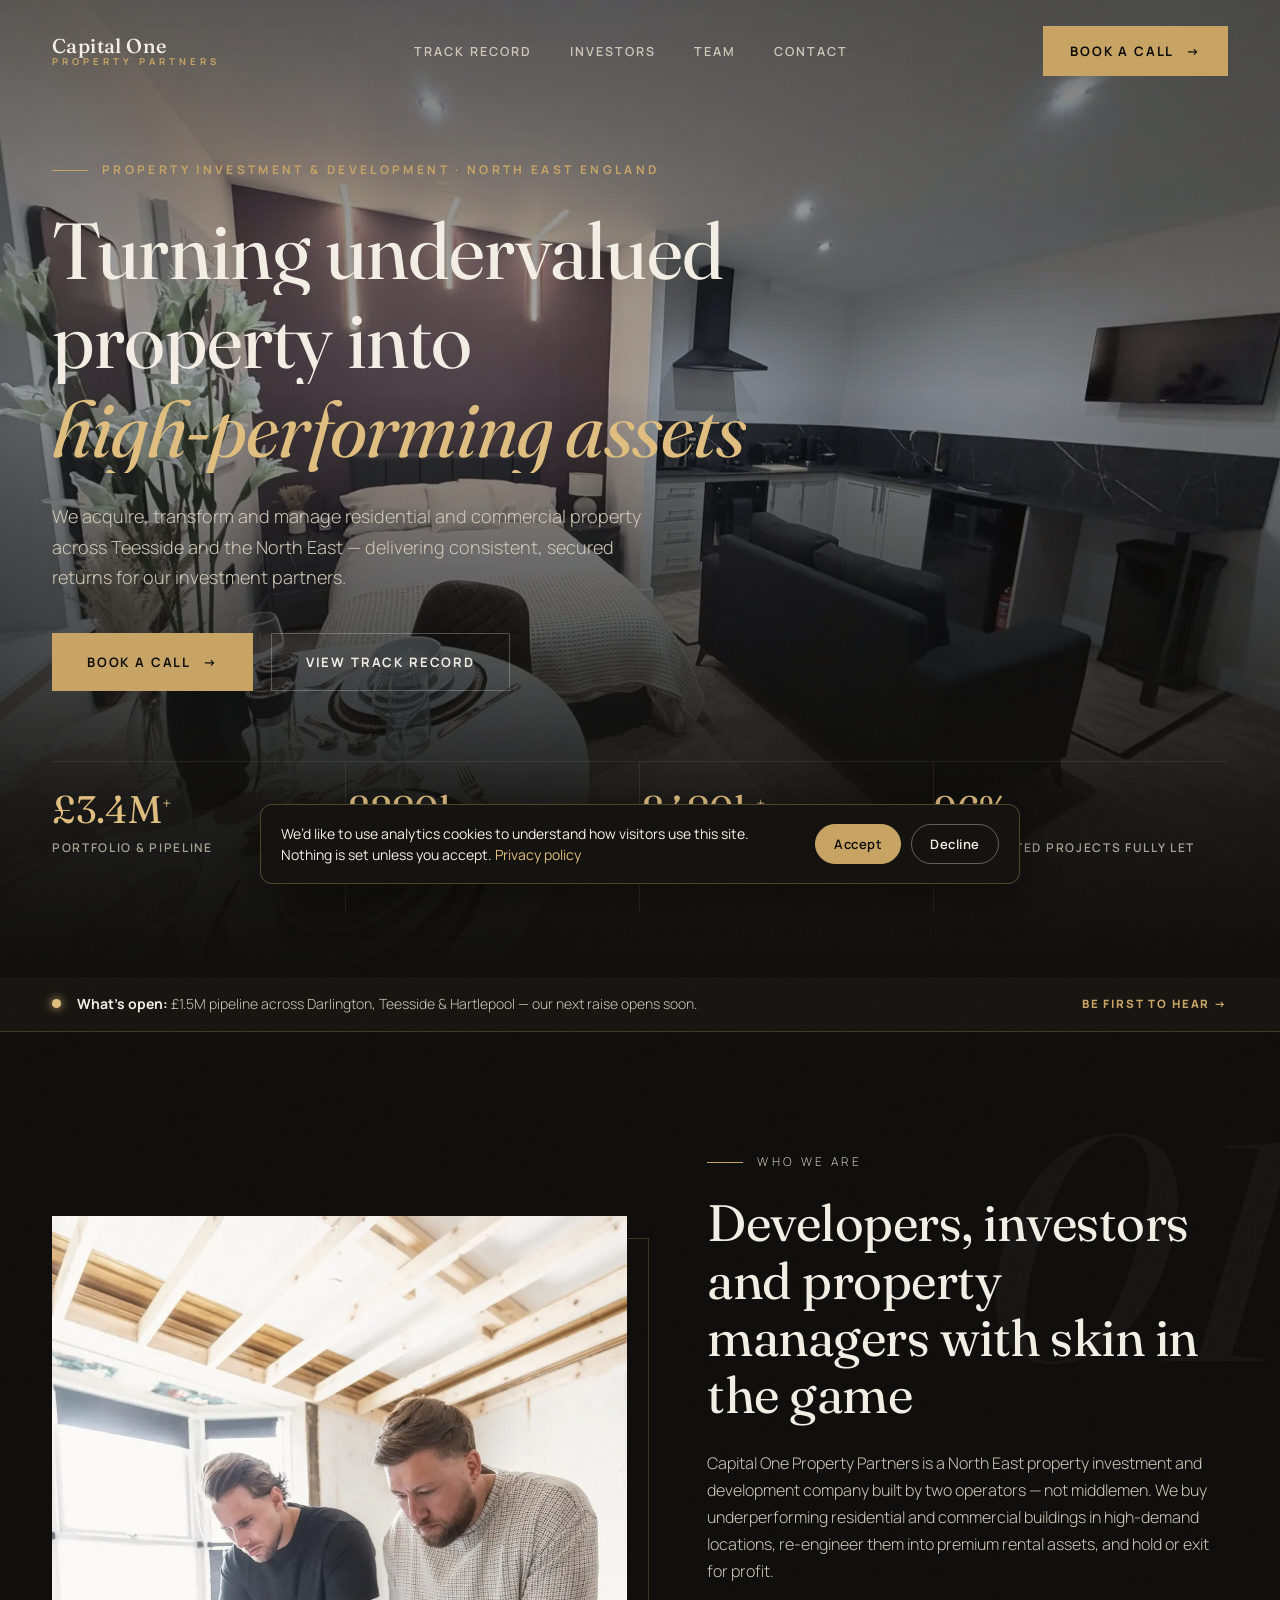
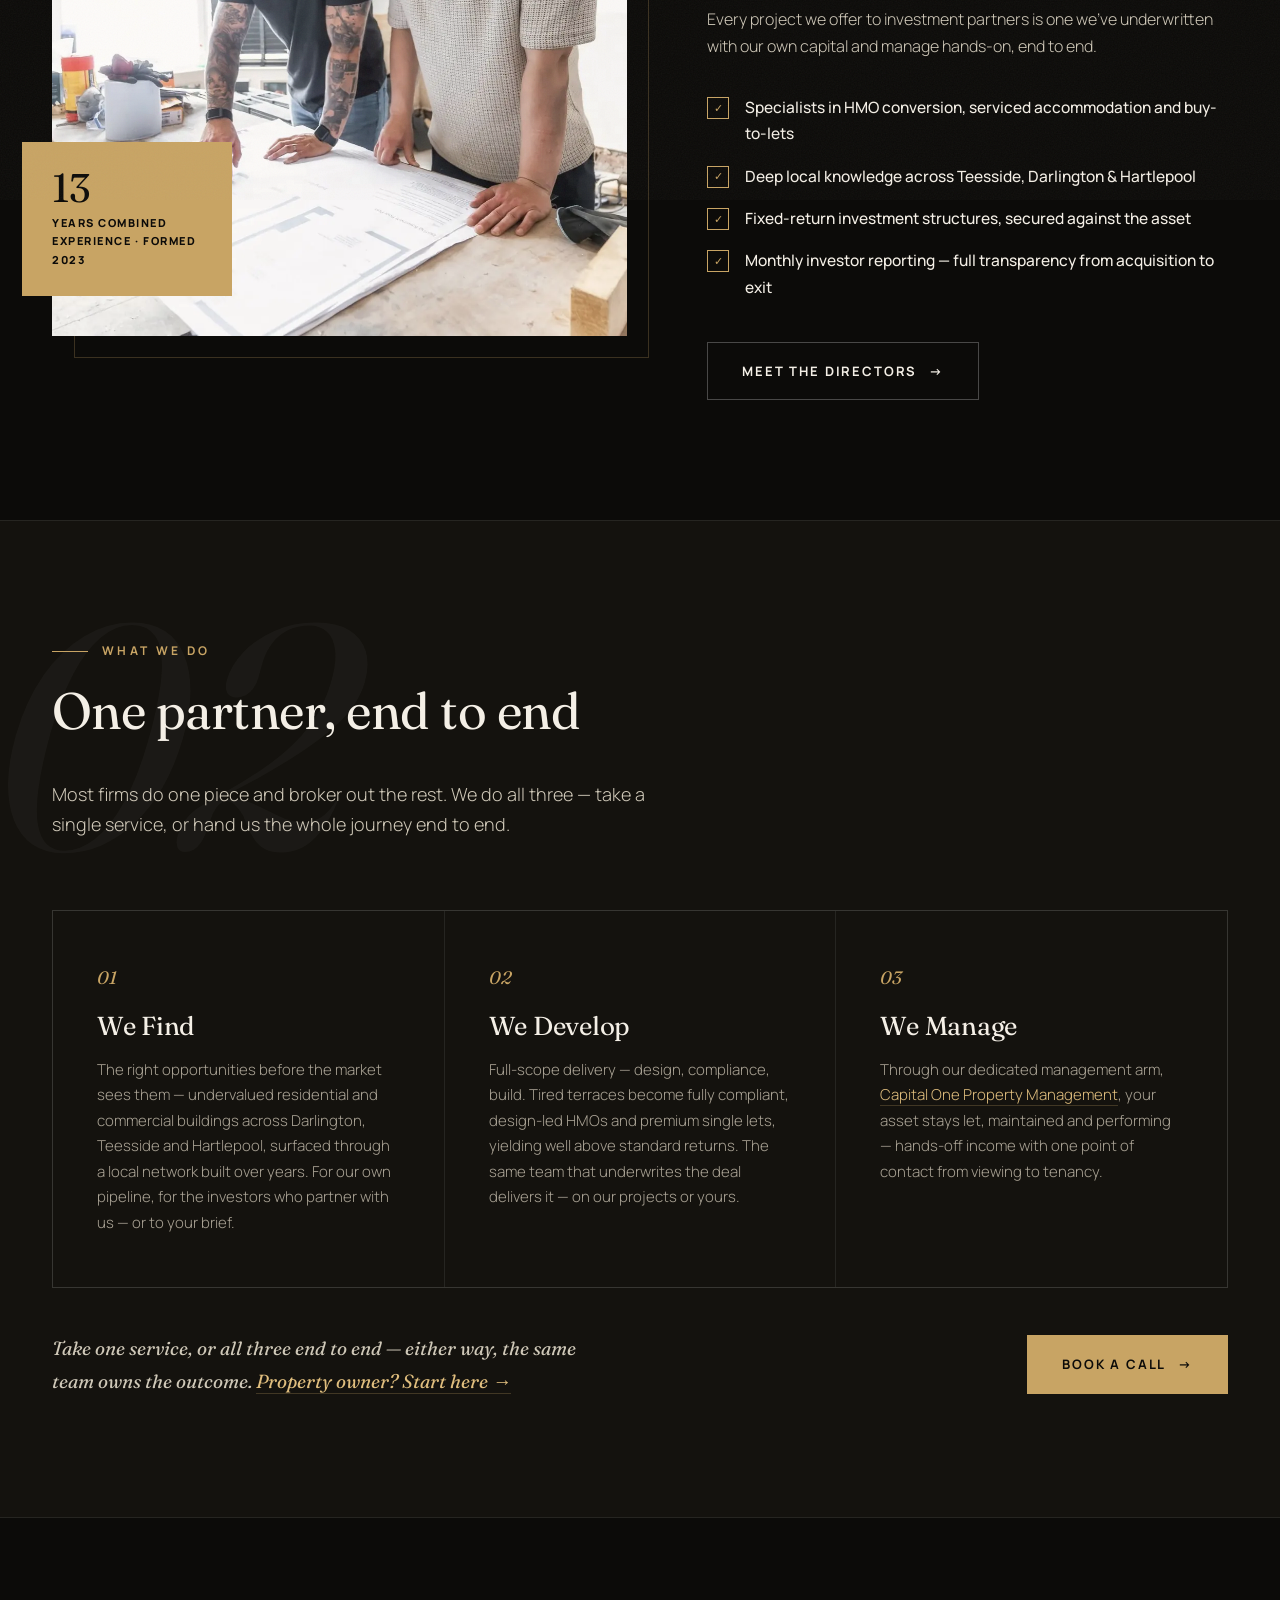
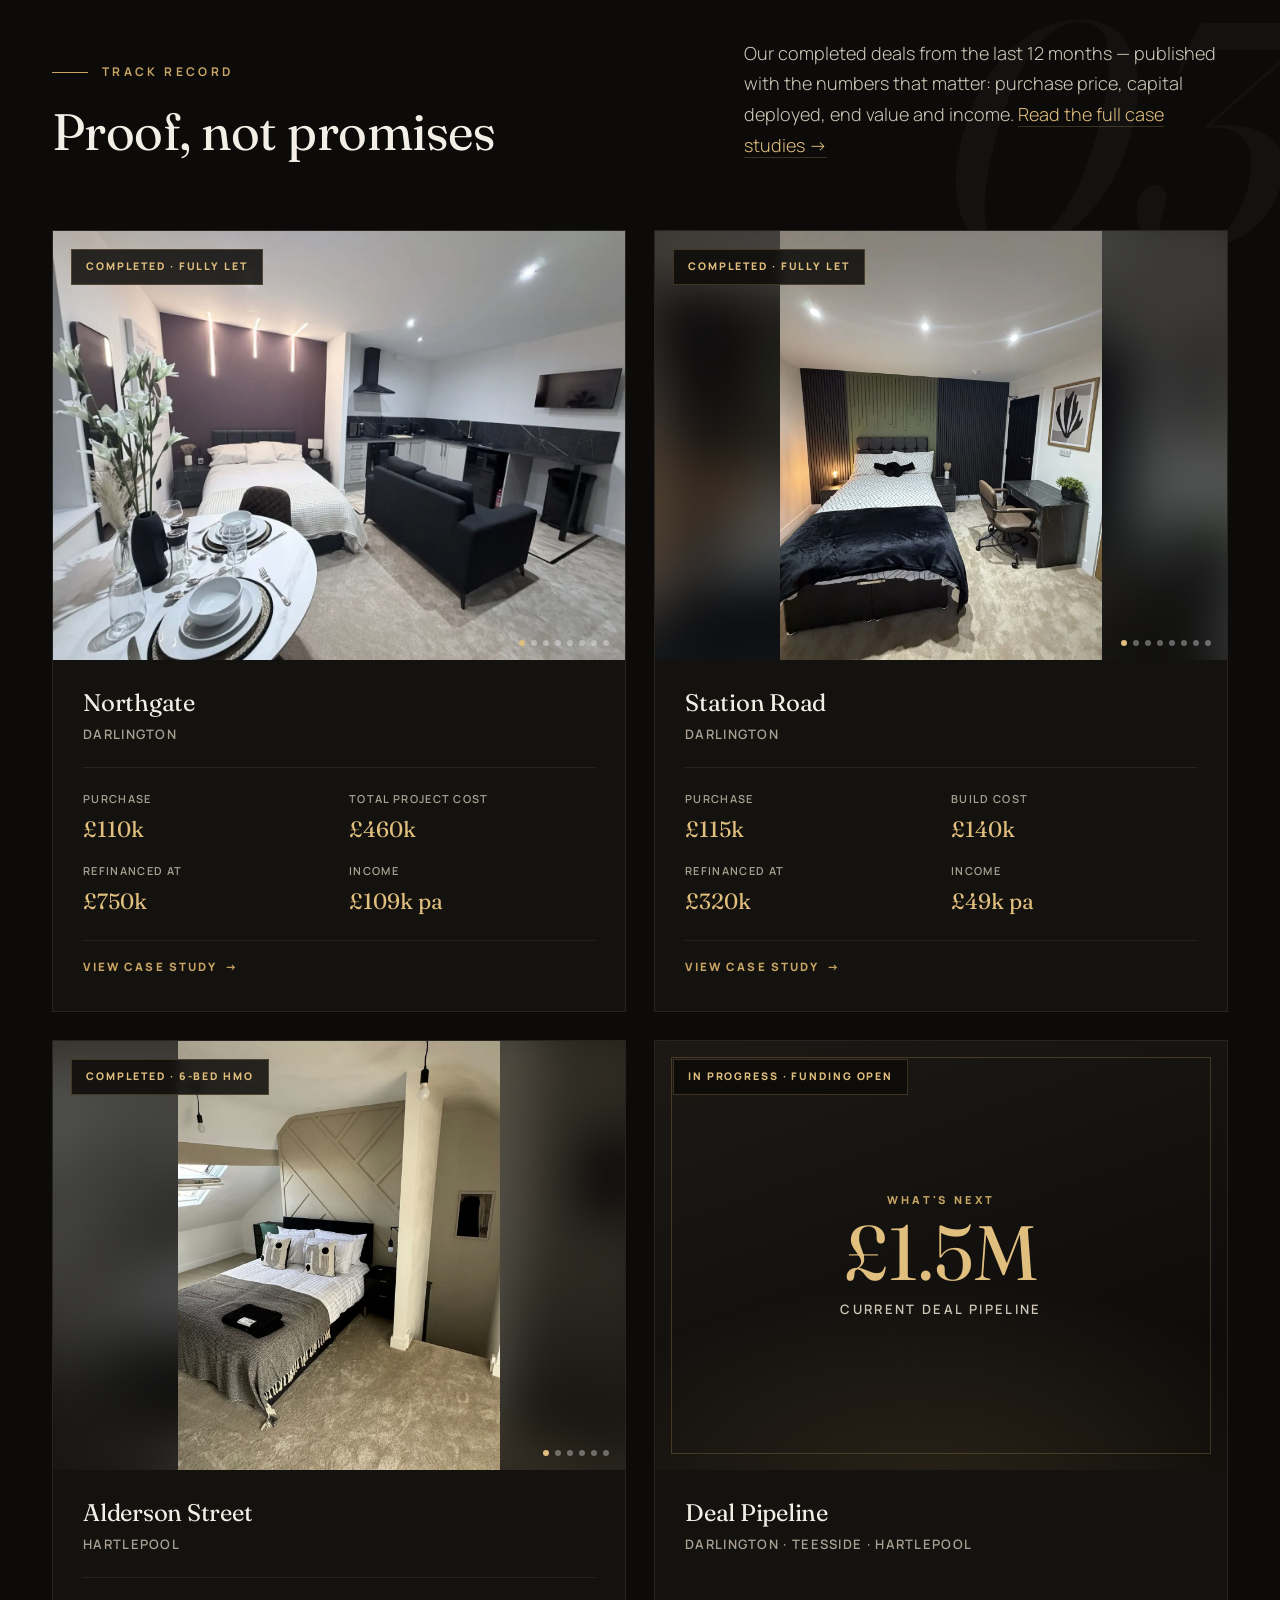
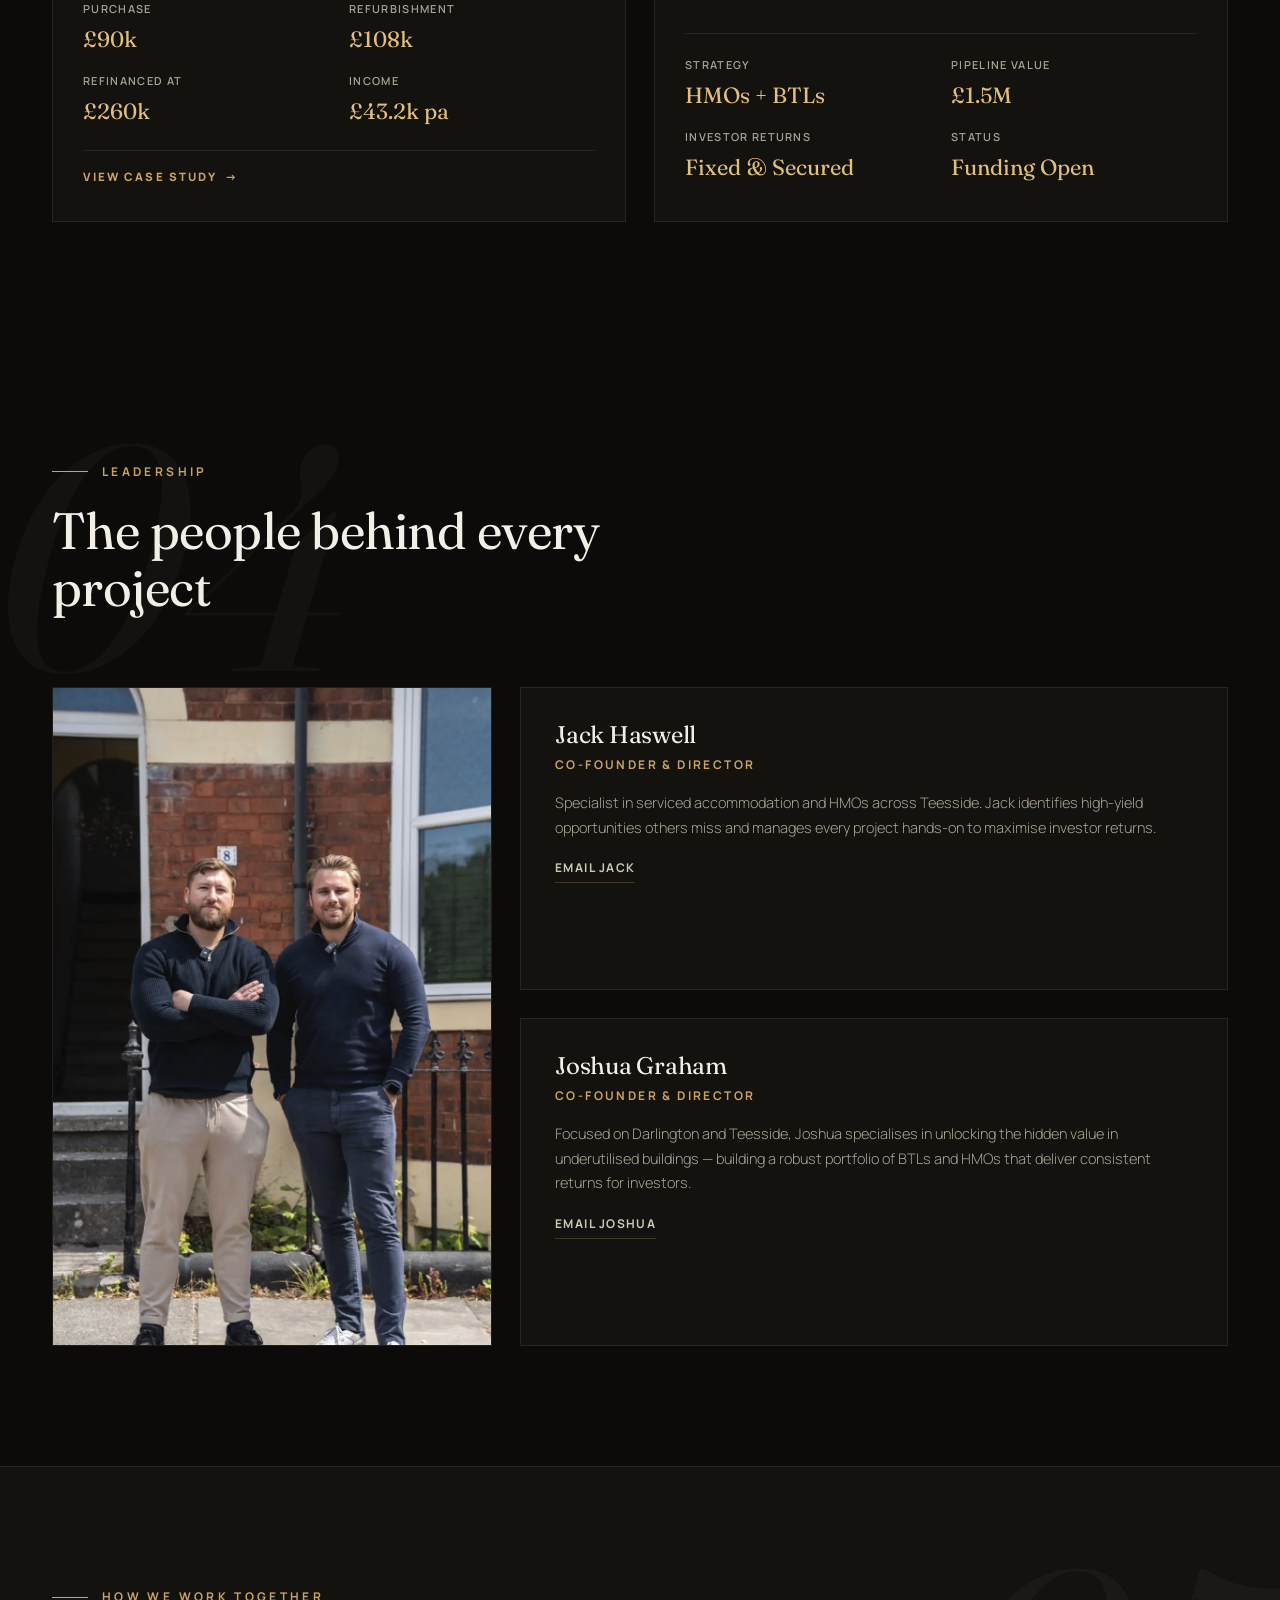
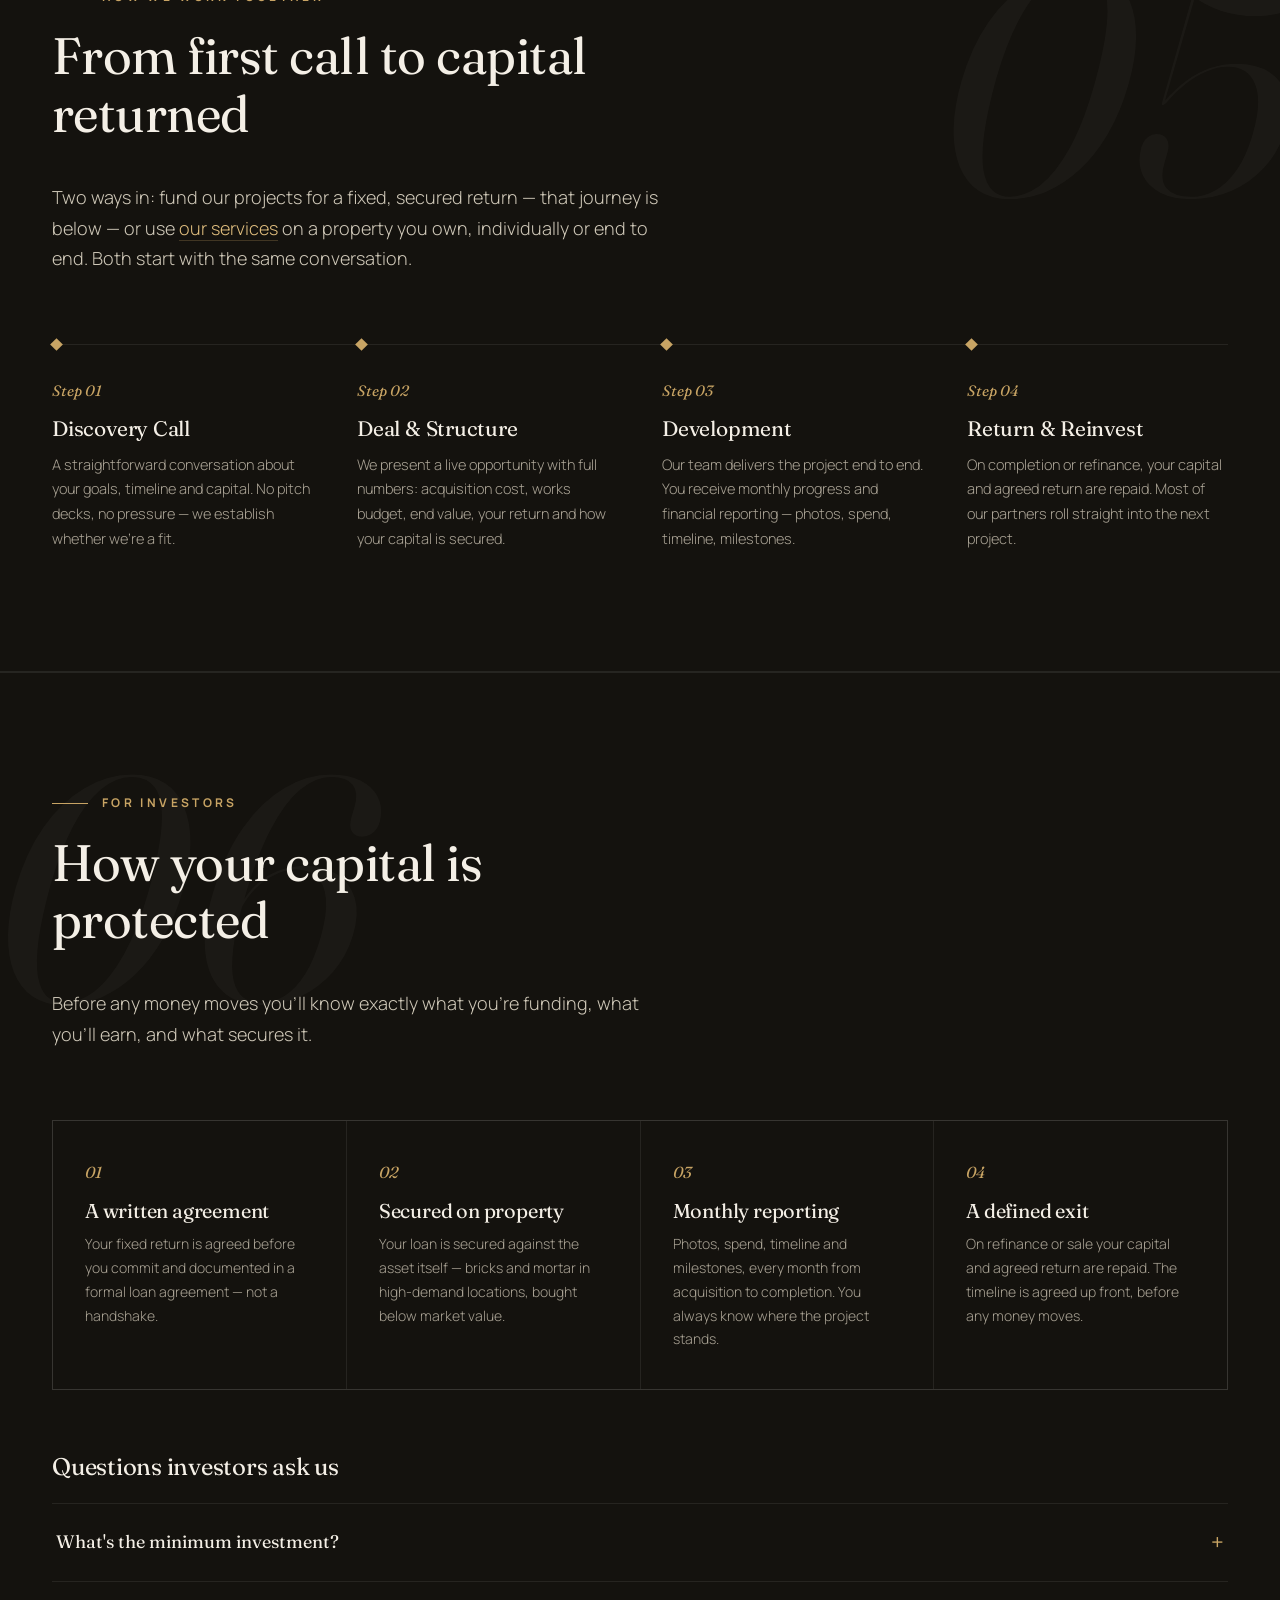
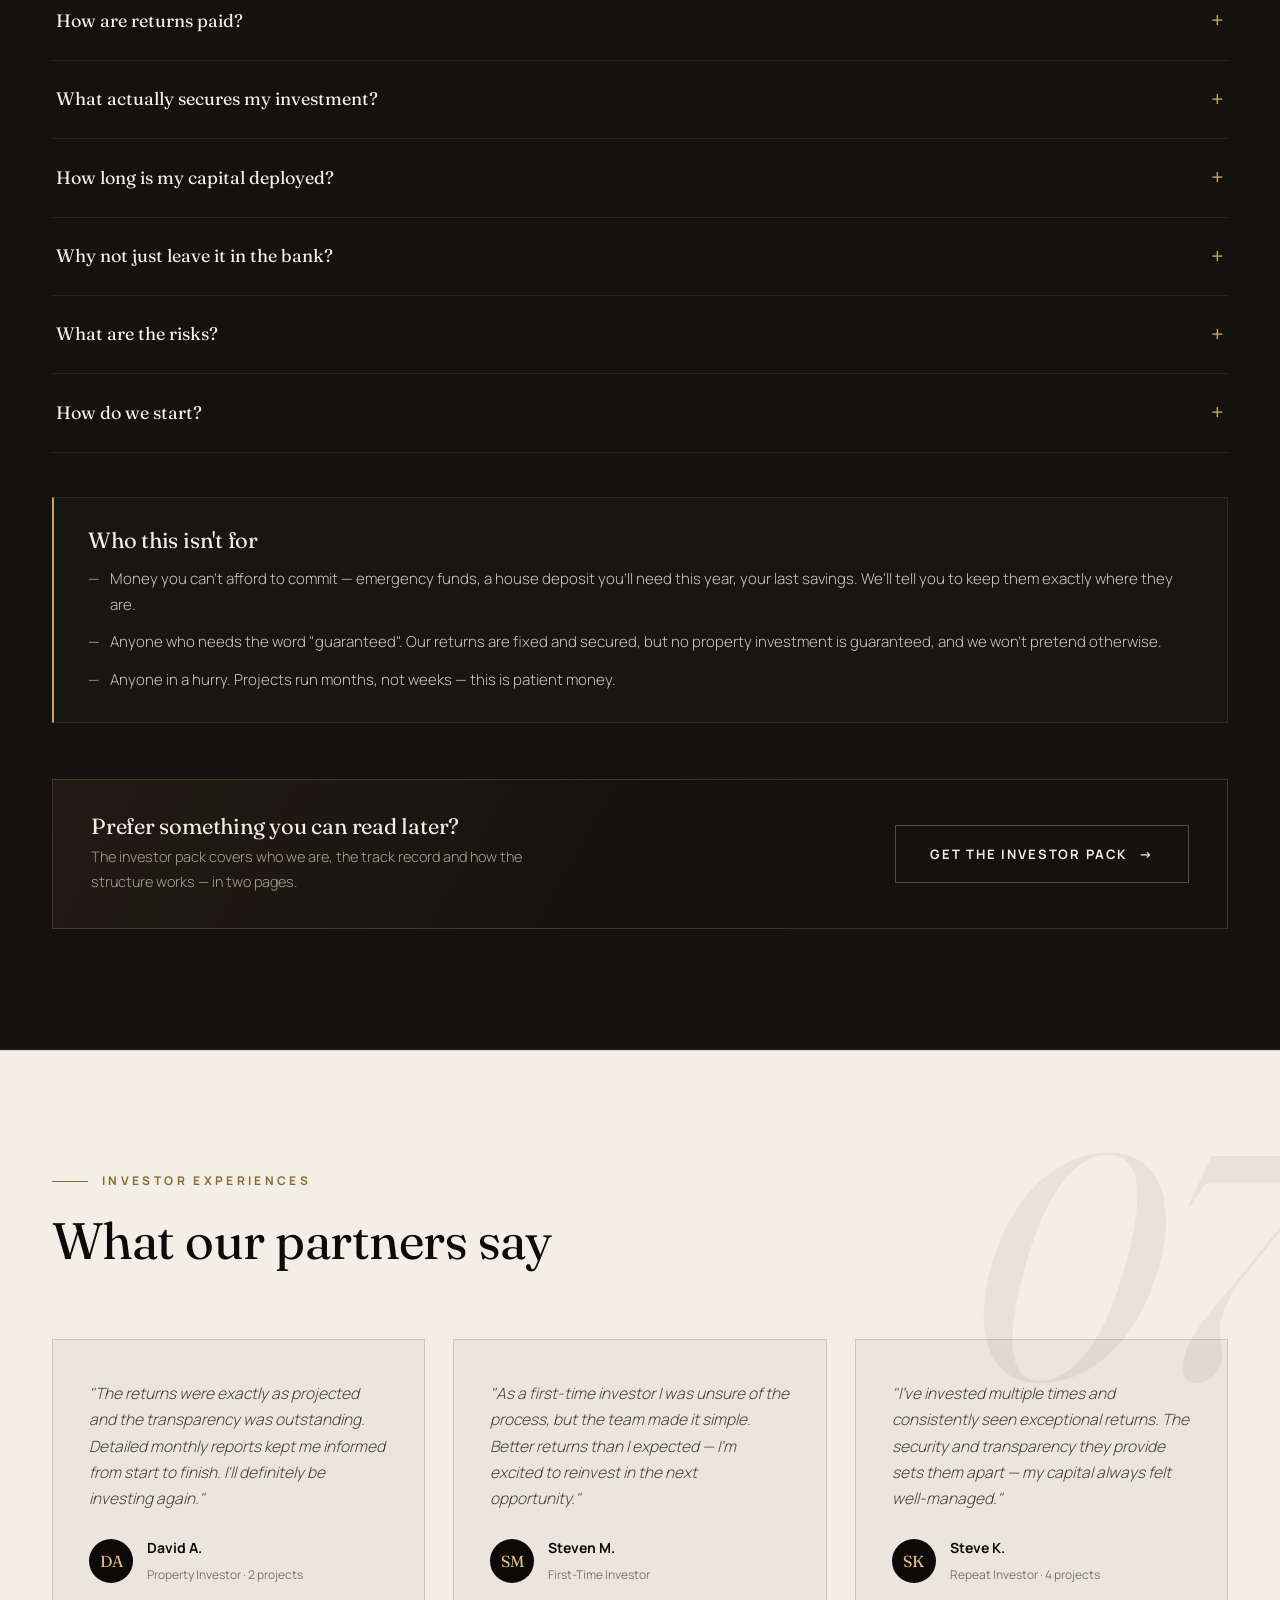
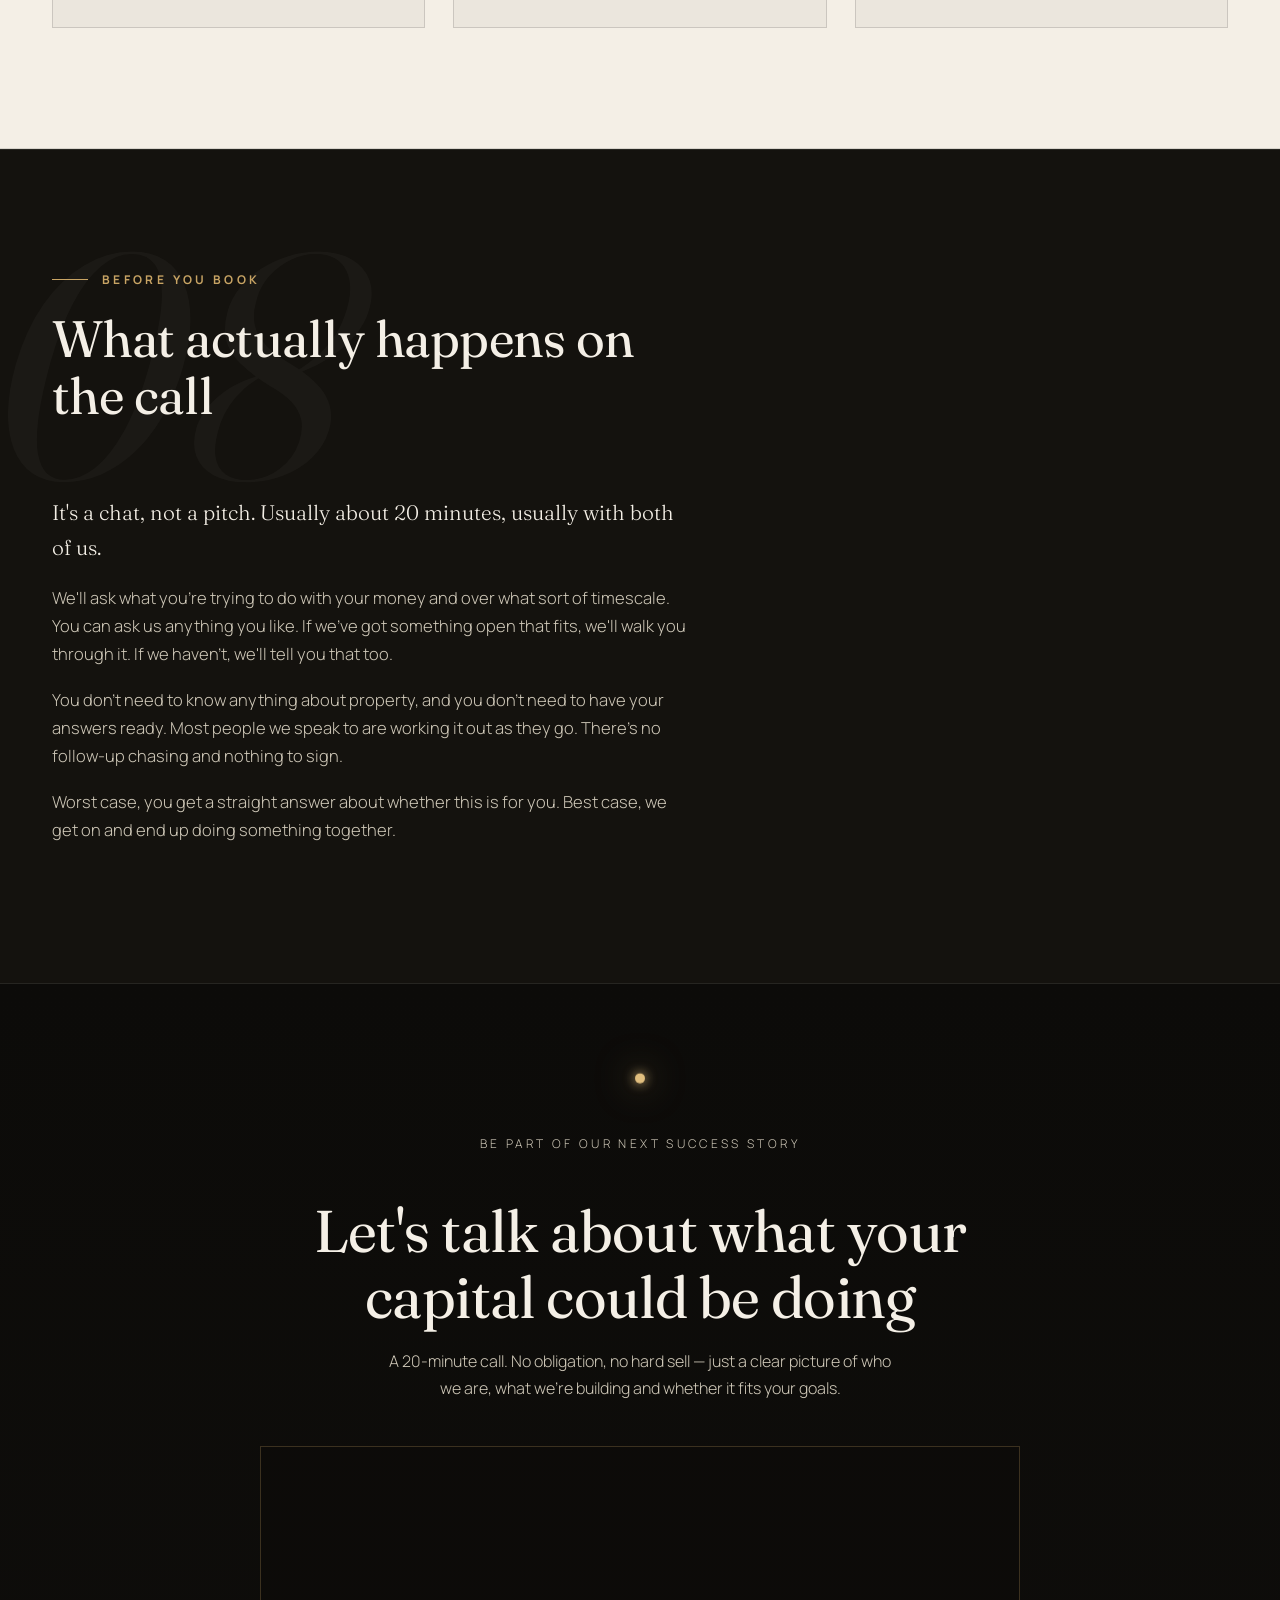
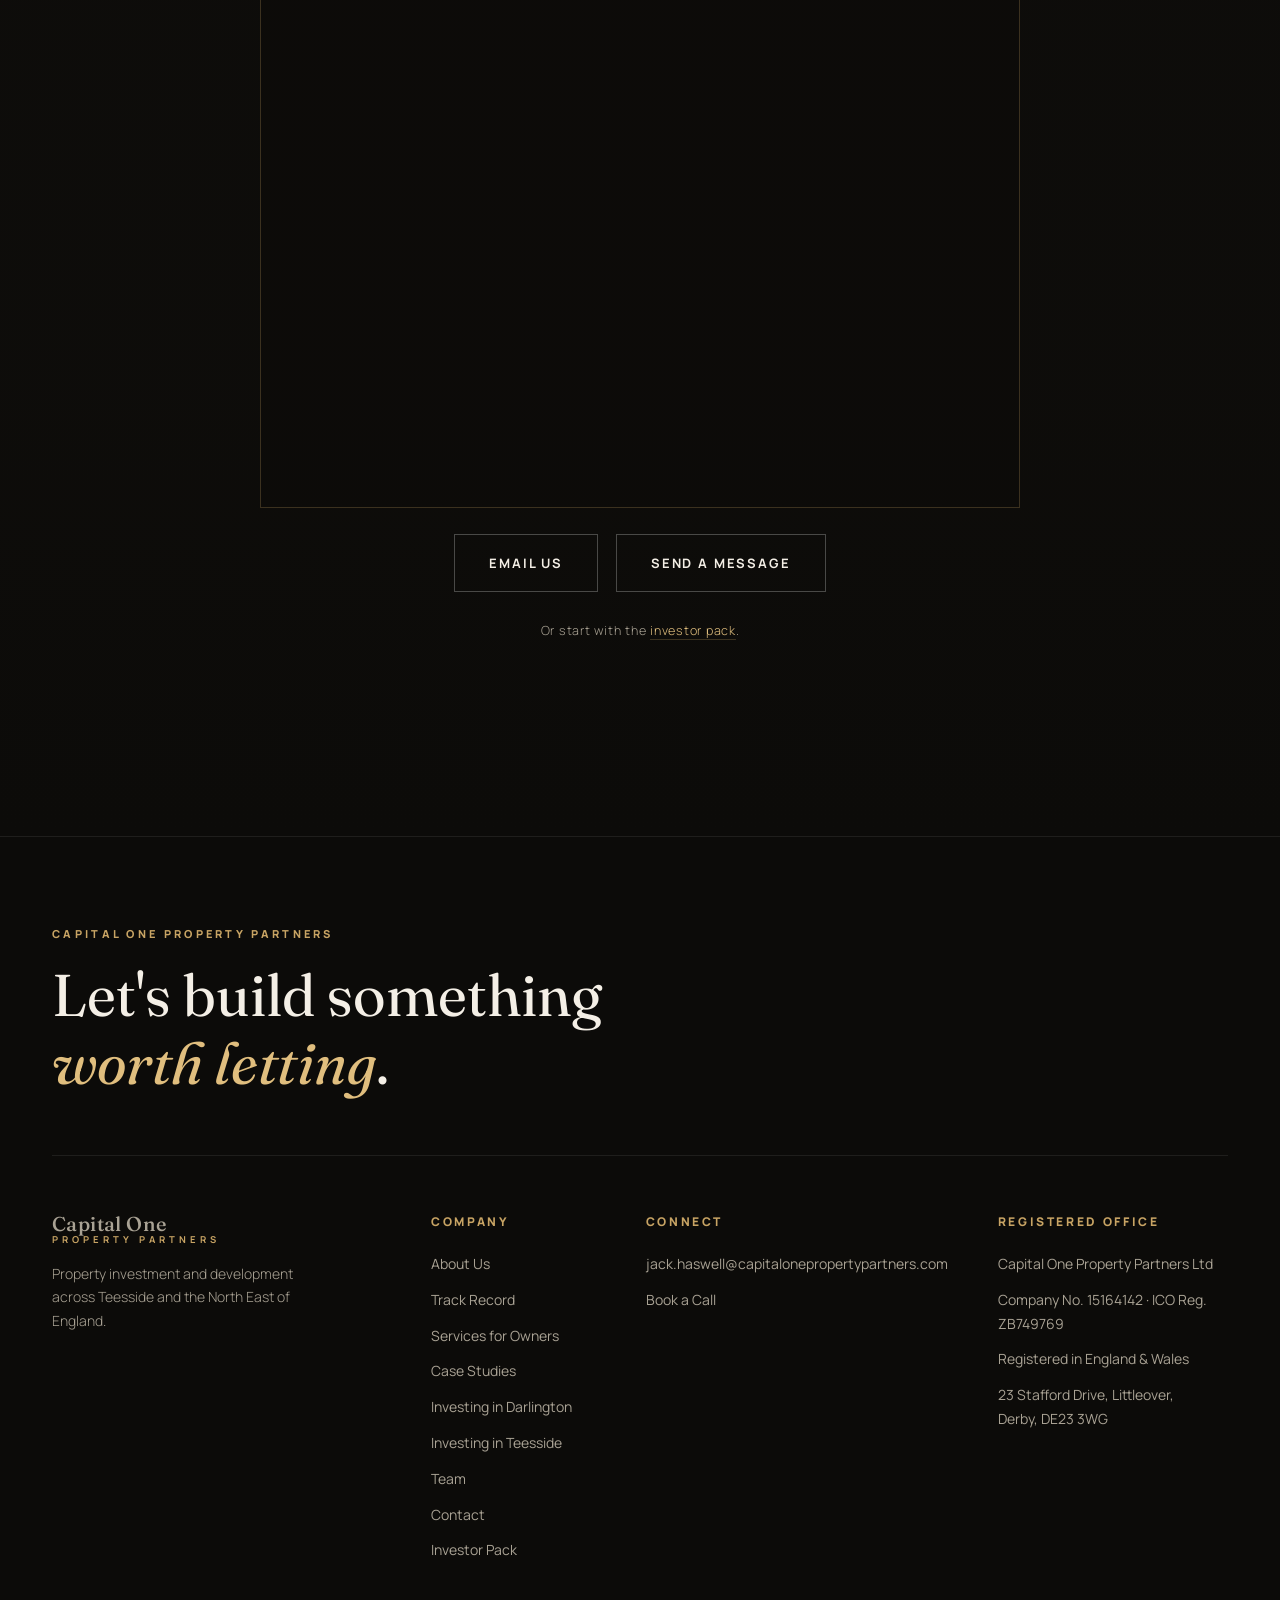
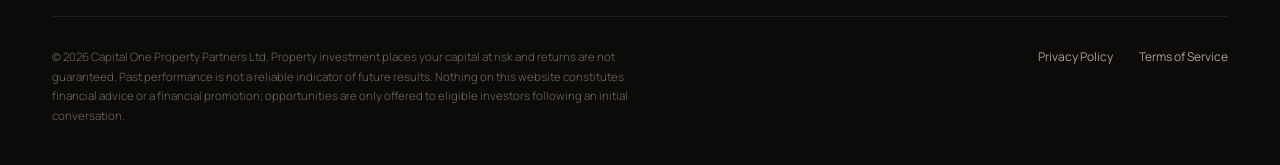
==== index.html @ 79e2c32c "Case studies: 3x3 photo grids in PDF, Station Road £140k build/£49k pa, Alderson £43.2k pa Hartlepoo" ====
<!DOCTYPE html>
<html lang="en-GB">
<head>
<meta charset="UTF-8">
<meta name="viewport" content="width=device-width, initial-scale=1.0">
<title>Capital One Property Partners — Property Investment & Development, North East England</title>
<meta name="description" content="Capital One Property Partners transforms undervalued North East property into high-performing assets. Partner with us on HMO and commercial developments delivering consistent investor returns.">
<link rel="icon" href="data:image/svg+xml,%3Csvg xmlns='http://www.w3.org/2000/svg' viewBox='0 0 64 64'%3E%3Crect width='64' height='64' fill='%230c0b09'/%3E%3Ctext x='32' y='45' font-family='Georgia,serif' font-size='34' fill='%23c8a464' text-anchor='middle'%3EC1%3C/text%3E%3C/svg%3E">
<meta property="og:type" content="website">
<meta property="og:title" content="Capital One Property Partners — Property Investment & Development, North East England">
<meta property="og:description" content="We acquire, transform and manage residential and commercial property across Teesside and the North East — delivering consistent, secured returns for our investment partners.">
<meta property="og:image" content="https://capitalonepropertypartners.com/images/hero.webp">
<meta property="og:url" content="https://capitalonepropertypartners.com/">
<meta name="twitter:card" content="summary_large_image">
<link rel="preload" as="image" href="images/hero.webp" fetchpriority="high">
<script type="application/ld+json">
{"@context":"https://schema.org","@type":"Organization","name":"Capital One Property Partners",
"url":"https://capitalonepropertypartners.com/",
"email":"jack.haswell@capitalonepropertypartners.com",
"description":"Property investment and development across Teesside and the North East of England.",
"founders":[{"@type":"Person","name":"Jack Haswell"},{"@type":"Person","name":"Joshua Graham"}],
"address":{"@type":"PostalAddress","streetAddress":"23 Stafford Drive, Littleover","addressLocality":"Derby","postalCode":"DE23 3WG","addressCountry":"GB"},
"identifier":"15164142",
"sameAs":["https://find-and-update.company-information.service.gov.uk/company/15164142"]}
</script>
<link rel="preconnect" href="https://fonts.googleapis.com">
<link rel="preconnect" href="https://fonts.gstatic.com" crossorigin>
<link href="https://fonts.googleapis.com/css2?family=Fraunces:opsz,wght@9..144,300;9..144,400;9..144,500;9..144,600&family=Manrope:wght@300;400;500;600;700;800&display=swap" rel="stylesheet">
<style>
/* ============================================================
   CAPITAL ONE PROPERTY PARTNERS — REDESIGN CONCEPT
   All £ figures & stats marked [PLACEHOLDER] — replace with real data
   ============================================================ */
:root{
  --ink:#0c0b09;
  --ink-2:#14120e;
  --ink-3:#1c1915;
  --line:rgba(255,255,255,.08);
  --line-2:rgba(200,164,100,.25);
  --gold:#c8a464;
  --gold-bright:#e0be7e;
  --cream:#f4efe6;
  --body:#a9a294;
  --body-bright:#cfc8b8;
  --serif:'Fraunces',Georgia,serif;
  --sans:'Manrope',-apple-system,sans-serif;
}
*{margin:0;padding:0;box-sizing:border-box}
html{scroll-behavior:smooth;overflow-x:hidden}
body{background:var(--ink);color:var(--cream);font-family:var(--sans);font-size:16px;line-height:1.7;-webkit-font-smoothing:antialiased;overflow-x:hidden}
img{max-width:100%;display:block}
a{color:inherit;text-decoration:none}
::selection{background:var(--gold);color:var(--ink)}

.wrap{max-width:1240px;margin:0 auto;padding:0 32px}
.kicker{font-size:12px;letter-spacing:.28em;text-transform:uppercase;color:var(--gold);font-weight:700;display:flex;align-items:center;gap:14px}
.kicker::before{content:"";width:36px;height:1px;background:var(--gold);display:inline-block}
h1,h2,h3{font-family:var(--serif);font-weight:400;line-height:1.12;letter-spacing:-.01em}
.h-display{font-size:clamp(42px,6.2vw,84px)}
.h-section{font-size:clamp(32px,4vw,54px);max-width:18ch}
.lead{color:var(--body-bright);font-size:18px;font-weight:300;max-width:56ch}
.gold-i{font-style:italic;color:var(--gold-bright)}

/* Buttons */
.btn{display:inline-flex;align-items:center;gap:12px;padding:17px 34px;font-family:var(--sans);font-size:13px;font-weight:700;letter-spacing:.14em;text-transform:uppercase;border:1px solid transparent;cursor:pointer;transition:all .3s ease}
.btn-gold{background:var(--gold);color:var(--ink)}
.btn-gold:hover{background:var(--gold-bright);transform:translateY(-2px);box-shadow:0 14px 34px rgba(200,164,100,.25)}
.btn-ghost{border-color:rgba(255,255,255,.25);color:var(--cream)}
.btn-ghost:hover{border-color:var(--gold);color:var(--gold-bright)}
.btn .arr{transition:transform .3s ease}
.btn:hover .arr{transform:translateX(5px)}

/* ============ NAV ============ */
header{position:fixed;inset:0 0 auto 0;z-index:100;transition:all .35s ease;padding:26px 0}
header.scrolled{background:rgba(12,11,9,.88);backdrop-filter:blur(16px);border-bottom:1px solid var(--line);padding:14px 0}
.nav{display:flex;align-items:center;justify-content:space-between}
.logo{display:flex;flex-direction:column;line-height:1.15}
.logo b{font-family:var(--serif);font-size:20px;font-weight:500;letter-spacing:.02em}
.logo span{font-size:9.5px;letter-spacing:.42em;text-transform:uppercase;color:var(--gold);font-weight:700}
.nav-links{display:flex;gap:38px;list-style:none}
.nav-links a{font-size:12.5px;font-weight:600;letter-spacing:.16em;text-transform:uppercase;color:var(--body-bright);position:relative;padding:6px 0}
.nav-links a::after{content:"";position:absolute;left:0;bottom:0;width:0;height:1px;background:var(--gold);transition:width .3s ease}
.nav-links a:hover{color:var(--cream)}
.nav-links a:hover::after{width:100%}
.nav .btn{padding:13px 26px}
.burger{display:none;background:none;border:none;color:var(--cream);font-size:26px;cursor:pointer}

/* ============ HERO ============ */
.hero{position:relative;min-height:100svh;display:flex;align-items:flex-end;padding:160px 0 0}
.hero-bg{position:absolute;inset:0;z-index:-2;background:
  linear-gradient(180deg,rgba(12,11,9,.55) 0%,rgba(12,11,9,.35) 40%,rgba(12,11,9,.92) 82%,var(--ink) 100%),
  url('images/hero.webp') center 55%/cover no-repeat;
  background-color:var(--ink-2)}
.hero-inner{padding-bottom:64px;width:100%}
.hero .kicker{margin-bottom:26px}
.hero h1{max-width:15ch}
.hero .lead{margin:28px 0 40px}
.hero-ctas{display:flex;gap:18px;flex-wrap:wrap;margin-bottom:70px}
.hero-strip{display:grid;grid-template-columns:repeat(4,1fr);border-top:1px solid var(--line);gap:0}
.hero-strip .cell{padding:28px 28px 34px 0;border-right:1px solid var(--line)}
.hero-strip .cell:last-child{border-right:none}
.stat-n{font-family:var(--serif);font-size:clamp(30px,3vw,44px);color:var(--gold-bright);line-height:1}
.stat-n sup{font-size:.45em;top:-.9em}
.stat-l{font-size:12px;letter-spacing:.14em;text-transform:uppercase;color:var(--body);margin-top:10px;font-weight:600}

/* ============ SECTION SHELL ============ */
section{padding:120px 0;position:relative}
.sec-head{display:flex;justify-content:space-between;align-items:flex-end;gap:40px;margin-bottom:70px;flex-wrap:wrap}
.sec-head .kicker{margin-bottom:20px}

/* ============ ABOUT ============ */
.about{background:var(--ink)}
.about-grid{display:grid;grid-template-columns:1.05fr .95fr;gap:80px;align-items:center}
.about-img{position:relative}
.about-img .main{aspect-ratio:4/5;object-fit:cover;filter:saturate(.85)}
.about-img::after{content:"";position:absolute;inset:22px -22px -22px 22px;border:1px solid var(--line-2);z-index:-1}
.about-badge{position:absolute;left:-30px;bottom:40px;background:var(--gold);color:var(--ink);padding:26px 30px;max-width:210px}
.about-badge .n{font-family:var(--serif);font-size:40px;line-height:1}
.about-badge .l{font-size:11px;font-weight:800;letter-spacing:.14em;text-transform:uppercase;margin-top:6px}
.about-copy .kicker{margin-bottom:22px}
.about-copy h2{margin-bottom:26px}
.about-copy p{color:var(--body-bright);font-weight:300;margin-bottom:20px}
.about-points{list-style:none;margin:34px 0 42px;display:grid;gap:16px}
.about-points li{display:flex;gap:16px;align-items:flex-start;color:var(--cream);font-weight:500;font-size:15.5px}
.about-points .tick{width:22px;height:22px;flex:none;border:1px solid var(--gold);color:var(--gold);display:flex;align-items:center;justify-content:center;font-size:11px;margin-top:3px}

/* ============ PILLARS ============ */
.pillars{background:var(--ink-2);border-block:1px solid var(--line)}
.pillar-grid{display:grid;grid-template-columns:repeat(3,1fr);gap:1px;background:var(--line);border:1px solid var(--line)}
.pillar{background:var(--ink-2);padding:52px 44px;transition:background .35s ease;position:relative;overflow:hidden}
.pillar:hover{background:var(--ink-3)}
.pillar .num{font-family:var(--serif);font-style:italic;color:var(--gold);font-size:18px}
.pillar h3{font-size:26px;margin:18px 0 16px}
.pillar p{color:var(--body);font-size:15px;font-weight:300}
.pillar .pi{width:54px;height:54px;border:1px solid var(--line-2);display:flex;align-items:center;justify-content:center;margin-bottom:28px;color:var(--gold);font-size:22px}

.pillar-link{color:var(--gold-bright);border-bottom:1px solid var(--line-2);transition:color .3s}
.pillar-link:hover{color:var(--cream)}
.pillar-close{display:flex;justify-content:space-between;align-items:center;gap:30px;flex-wrap:wrap;margin-top:44px}
.pillar-close p{font-family:var(--serif);font-style:italic;font-size:19px;color:var(--body-bright);max-width:44ch}
.pillar-ctas{display:flex;gap:14px;flex-wrap:wrap}

/* ============ TRACK RECORD ============ */
.projects .sec-head p{max-width:44ch}
.proj-grid{display:grid;grid-template-columns:repeat(2,1fr);gap:28px}
.proj{background:var(--ink-2);border:1px solid var(--line);transition:all .4s cubic-bezier(.2,.7,.3,1);display:flex;flex-direction:column}
.proj:hover{border-color:var(--line-2);transform:translateY(-6px) scale(1.025);box-shadow:0 30px 60px rgba(0,0,0,.5);z-index:5}
.proj-img{position:relative;aspect-ratio:4/3;overflow:hidden;background:#0a0908}
.proj-img img{position:absolute;inset:0;width:100%;height:100%;object-fit:contain;filter:saturate(.92);opacity:0;transition:opacity .7s ease;z-index:1}
.proj-img img.on{opacity:1}
.proj-img img.blurbg{object-fit:cover;filter:blur(24px) brightness(.4) saturate(.7);z-index:0;transform:scale(1.15)}
.proj-tag{z-index:2}
.pipeline-visual{position:relative;aspect-ratio:4/3;display:flex;flex-direction:column;align-items:center;justify-content:center;gap:6px;background:
  radial-gradient(120% 90% at 50% 110%,rgba(200,164,100,.16) 0%,transparent 60%),
  linear-gradient(160deg,var(--ink-3) 0%,#0a0908 100%)}
.pipeline-visual::after{content:"";position:absolute;inset:16px;border:1px solid var(--line-2);pointer-events:none}
.pv-kicker{font-size:11px;letter-spacing:.3em;text-transform:uppercase;color:var(--gold);font-weight:800}
.pv-num{font-family:var(--serif);font-size:clamp(56px,6vw,88px);color:var(--gold-bright);line-height:1}
.pv-label{font-size:13px;letter-spacing:.18em;text-transform:uppercase;color:var(--body-bright);font-weight:600}
.proj-dots{position:absolute;bottom:14px;right:16px;display:flex;gap:6px;z-index:2}
.proj-dots i{width:6px;height:6px;border-radius:50%;background:rgba(255,255,255,.35);transition:background .3s}
.proj-dots i.on{background:var(--gold-bright)}
.proj-tag{position:absolute;top:18px;left:18px;background:rgba(12,11,9,.85);backdrop-filter:blur(6px);color:var(--gold-bright);font-size:10.5px;font-weight:800;letter-spacing:.18em;text-transform:uppercase;padding:8px 14px;border:1px solid var(--line-2)}
.proj-body{padding:30px 30px 34px;display:flex;flex-direction:column;flex:1}
.proj h3{font-size:24px;margin-bottom:6px}
.proj .loc{color:var(--body);font-size:13px;letter-spacing:.1em;text-transform:uppercase;font-weight:600;margin-bottom:22px}
.proj-stats{display:grid;grid-template-columns:1fr 1fr;gap:14px 20px;border-top:1px solid var(--line);padding-top:22px;margin-top:auto}
.proj-stats .k{font-size:11px;letter-spacing:.12em;text-transform:uppercase;color:var(--body);font-weight:600}
.proj-stats .v{font-family:var(--serif);font-size:22px;color:var(--gold-bright);margin-top:2px}
.ph-note{font-size:11px;color:var(--body);margin-top:26px;letter-spacing:.05em}

/* ============ PROCESS ============ */
.process{background:var(--ink-2);border-block:1px solid var(--line)}
.proc-grid{display:grid;grid-template-columns:repeat(4,1fr);gap:44px;counter-reset:step}
.proc{position:relative;padding-top:34px}
.proc::before{content:"";position:absolute;top:0;left:0;right:-44px;height:1px;background:var(--line)}
.proc:last-child::before{right:0}
.proc::after{content:"";position:absolute;top:-4px;left:0;width:9px;height:9px;background:var(--gold);transform:rotate(45deg)}
.proc .n{font-family:var(--serif);font-style:italic;font-size:15px;color:var(--gold);margin-bottom:14px}
.proc h3{font-size:21px;margin-bottom:12px}
.proc p{color:var(--body);font-size:14.5px;font-weight:300}

/* ============ TEAM ============ */
.team-wrap{display:grid;grid-template-columns:440px 1fr;gap:28px;align-items:stretch}
.team-photo{margin:0;border:1px solid var(--line);overflow:hidden;position:relative}
.team-photo img{width:100%;height:100%;object-fit:cover;object-position:center 25%;filter:saturate(.9)}
.team-bios{display:grid;gap:28px}
.member{display:flex;background:var(--ink-2);border:1px solid var(--line);transition:border-color .3s ease}
.member:hover{border-color:var(--line-2)}
.member-body{padding:34px 34px 30px}
.member h3{font-size:24px}
.member .role{color:var(--gold);font-size:12px;letter-spacing:.2em;text-transform:uppercase;font-weight:700;margin:6px 0 16px}
.member p{color:var(--body);font-size:14.5px;font-weight:300}
.member .links{margin-top:18px;display:flex;gap:14px}
.member .links a{font-size:12px;letter-spacing:.12em;text-transform:uppercase;font-weight:700;color:var(--body-bright);border-bottom:1px solid var(--line-2);padding-bottom:3px;transition:color .3s}
.member .links a:hover{color:var(--gold-bright)}

/* ============ TESTIMONIALS ============ */
.social{background:var(--ink-2);border-block:1px solid var(--line)}
.testi-grid{display:grid;grid-template-columns:repeat(3,1fr);gap:28px}
.testi{background:var(--ink);border:1px solid var(--line);padding:40px 36px;display:flex;flex-direction:column;gap:24px}
.testi .stars{color:var(--gold);letter-spacing:4px;font-size:14px}
.testi p{color:var(--body-bright);font-weight:300;font-size:15.5px;font-style:italic;flex:1}
.testi .who{display:flex;align-items:center;gap:14px}
.testi .avatar{width:44px;height:44px;border-radius:50%;background:var(--ink-3);border:1px solid var(--line-2);display:flex;align-items:center;justify-content:center;font-family:var(--serif);color:var(--gold);font-size:16px}
.testi .who b{display:block;font-size:14px;font-weight:700}
.testi .who span{font-size:12px;color:var(--body)}

/* ============ CTA ============ */
.cta{position:relative;padding:150px 0;text-align:center}
.cta-bg{position:absolute;inset:0;z-index:-1;background:
  linear-gradient(180deg,var(--ink) 0%,rgba(12,11,9,.82) 30%,rgba(12,11,9,.82) 70%,var(--ink) 100%),
  url('images/cta-bg.webp') center 40%/cover no-repeat;
  background-color:var(--ink-2)}
.cta .kicker{justify-content:center}
.cta .kicker::before{display:none}
.cta h2{font-size:clamp(36px,4.6vw,62px);max-width:22ch;margin:22px auto 18px}
.cta p{color:var(--body-bright);max-width:52ch;margin:0 auto 44px;font-weight:300}
.cta-actions{display:flex;gap:18px;justify-content:center;flex-wrap:wrap}
.cta .micro{margin-top:28px;font-size:12.5px;color:var(--body);letter-spacing:.06em}

/* ============ FOOTER ============ */
footer{border-top:1px solid var(--line);padding:70px 0 40px;background:var(--ink)}
.foot-grid{display:grid;grid-template-columns:2fr 1fr 1fr 1.4fr;gap:50px;margin-bottom:54px}
.foot-grid h4{font-size:12px;letter-spacing:.22em;text-transform:uppercase;color:var(--gold);margin-bottom:20px;font-weight:800}
.foot-grid ul{list-style:none;display:grid;gap:12px}
.foot-grid a,.foot-grid li{color:var(--body);font-size:14px;font-weight:400;transition:color .3s}
.foot-grid a:hover{color:var(--cream)}
.foot-brand p{color:var(--body);font-size:14px;font-weight:300;max-width:34ch;margin-top:16px}
.legal{border-top:1px solid var(--line);padding-top:30px;display:flex;justify-content:space-between;gap:30px;flex-wrap:wrap}
.legal p{font-size:11.5px;color:#6f6a5e;max-width:88ch;font-weight:300}
.legal .links{display:flex;gap:26px;font-size:12px;flex:none}
.legal .links a{color:var(--body)}

/* ============ SCROLL SQUIGGLE LINE ============ */
.journey{position:relative}
.squiggle{position:absolute;inset:0;width:100%;height:100%;pointer-events:none;z-index:3;overflow:visible}
.squiggle path{fill:none;stroke:var(--gold);stroke-width:2px;vector-effect:non-scaling-stroke;opacity:.55;stroke-linecap:round}
.squiggle .dot{fill:var(--gold-bright);filter:drop-shadow(0 0 6px var(--gold-bright)) drop-shadow(0 0 18px rgba(224,190,126,.6))}
@media(max-width:900px){.squiggle{display:none}}

/* ============ REVEAL (content visible by default; JS only adds motion) ============ */
@media (prefers-reduced-motion:no-preference){
  .rv{opacity:0;transform:translateY(26px);transition:opacity .7s ease,transform .7s ease}
  .rv.in{opacity:1;transform:none}
}

/* ============ MOBILE MENU ============ */
.mobile-menu{display:none;position:fixed;inset:0;z-index:99;background:rgba(12,11,9,.97);backdrop-filter:blur(12px);flex-direction:column;justify-content:center;padding:100px 32px 48px;gap:0}
.mobile-menu.open{display:flex}
.mobile-menu>a{font-family:var(--serif);font-size:30px;color:var(--cream);padding:16px 0;border-bottom:1px solid var(--line)}
.mobile-menu>a:active{color:var(--gold-bright)}
.mobile-menu .btn{margin-top:36px;justify-content:center;font-size:13px;border-bottom:none}
@media(min-width:721px){.mobile-menu{display:none!important}}
@media(min-width:901px){.cta-bg{background-attachment:scroll,fixed}}

/* ============ RESPONSIVE ============ */
@media(max-width:1020px){
  .about-grid{grid-template-columns:1fr;gap:60px}
  .pillar-grid,.proj-grid,.testi-grid{grid-template-columns:1fr 1fr}
  .proc-grid{grid-template-columns:1fr 1fr;gap:54px 40px}
  .team-wrap{grid-template-columns:1fr}
  .team-photo img{aspect-ratio:4/5;max-height:70vh}
  .foot-grid{grid-template-columns:1fr 1fr}
  .hero-strip{grid-template-columns:1fr 1fr}
  .hero-strip .cell:nth-child(2){border-right:none}
}
@media(max-width:720px){
  .nav-links,.nav .btn-gold{display:none}
  .burger{display:block}
  .pillar-grid,.proj-grid,.testi-grid,.proc-grid,.foot-grid,.hero-strip{grid-template-columns:1fr}
  .hero-strip .cell{border-right:none;border-bottom:1px solid var(--line);padding-right:0}
  .member{display:block}
  section{padding:80px 0}
  .about-badge{left:0}
}

/* ============ INVESTORS ============ */
.invest{background:var(--ink-2);border-block:1px solid var(--line)}
.inv-grid{display:grid;grid-template-columns:repeat(4,1fr);gap:1px;background:var(--line);border:1px solid var(--line);margin-bottom:64px}
.inv-card{background:var(--ink-2);padding:38px 32px;transition:background .35s ease}
.inv-card:hover{background:var(--ink-3)}
.inv-card .n{font-family:var(--serif);font-style:italic;color:var(--gold);font-size:16px;margin-bottom:14px}
.inv-card h3{font-size:20px;margin-bottom:10px}
.inv-card p{color:var(--body);font-size:14px;font-weight:300}
.faq-title{font-size:24px;margin-bottom:22px}
.faq details{border-bottom:1px solid var(--line)}
.faq details:first-of-type{border-top:1px solid var(--line)}
.faq summary{cursor:pointer;list-style:none;display:flex;justify-content:space-between;align-items:center;gap:20px;padding:20px 4px;font-family:var(--serif);font-size:18px;color:var(--cream)}
.faq summary::-webkit-details-marker{display:none}
.faq summary:hover{color:var(--gold-bright)}
.faq .fx{color:var(--gold);font-size:22px;flex:none;transition:transform .3s ease;font-family:var(--sans)}
.faq details[open] .fx{transform:rotate(45deg)}
.faq details p{color:var(--body-bright);font-weight:300;font-size:15px;padding:0 4px 22px;max-width:72ch}
.faq details a{color:var(--gold-bright);border-bottom:1px solid var(--line-2)}
.pack{display:flex;justify-content:space-between;align-items:center;gap:30px;flex-wrap:wrap;border:1px solid var(--line-2);padding:34px 38px;margin-top:56px;background:linear-gradient(120deg,rgba(200,164,100,.07),transparent 60%)}
.pack h3{font-size:22px;margin-bottom:6px}
.pack p{color:var(--body);font-size:14.5px;font-weight:300;max-width:52ch}
.micro-link{color:var(--gold-bright);border-bottom:1px solid var(--line-2)}

/* ============ CASE STUDY LIGHTBOX ============ */
.proj[data-deal]{cursor:pointer}
.proj-more{border-top:1px solid var(--line);margin-top:20px;padding-top:16px;font-size:11.5px;letter-spacing:.18em;text-transform:uppercase;font-weight:800;color:var(--gold);display:flex;align-items:center;gap:8px}
.proj:hover .proj-more{color:var(--gold-bright)}
#lb{position:fixed;inset:0;z-index:300;background:rgba(6,5,4,.95);-webkit-backdrop-filter:blur(14px);backdrop-filter:blur(14px);display:none;align-items:center;justify-content:center;padding:24px}
#lb.open{display:flex}
.lb-box{width:min(1180px,100%);max-height:100%;overflow:auto;display:grid;grid-template-columns:1.5fr 1fr;gap:0;background:var(--ink-2);border:1px solid var(--line-2)}
.lb-media{position:relative;background:#080706;min-height:320px}
.lb-media img{width:100%;height:100%;max-height:76vh;object-fit:contain;display:block}
.lb-nav{position:absolute;top:50%;transform:translateY(-50%);width:46px;height:46px;border:1px solid var(--line-2);background:rgba(12,11,9,.8);color:var(--gold-bright);font-size:20px;cursor:pointer;display:flex;align-items:center;justify-content:center;transition:all .25s}
.lb-nav:hover{background:var(--gold);color:var(--ink)}
.lb-prev{left:14px}.lb-next{right:14px}
.lb-dots{position:absolute;bottom:14px;left:0;right:0;display:flex;gap:7px;justify-content:center}
.lb-dots i{width:7px;height:7px;border-radius:50%;background:rgba(255,255,255,.3);cursor:pointer}
.lb-dots i.on{background:var(--gold-bright)}
.lb-body{padding:42px 40px;display:flex;flex-direction:column}
.lb-body .kicker{margin-bottom:14px}
.lb-body h3{font-family:var(--serif);font-size:34px;font-weight:400}
.lb-body .loc{color:var(--body);font-size:12px;letter-spacing:.14em;text-transform:uppercase;font-weight:700;margin:4px 0 20px}
.lb-body .story{color:var(--body-bright);font-weight:300;font-size:15.5px;margin-bottom:26px}
.lb-stats{display:grid;grid-template-columns:1fr 1fr;gap:16px 20px;border-top:1px solid var(--line);padding-top:24px;margin-top:auto}
.lb-stats .k{font-size:11px;letter-spacing:.12em;text-transform:uppercase;color:var(--body);font-weight:600}
.lb-stats .v{font-family:var(--serif);font-size:24px;color:var(--gold-bright);margin-top:2px}
.lb-close{position:absolute;top:18px;right:18px;width:44px;height:44px;background:rgba(12,11,9,.85);border:1px solid var(--line-2);color:var(--cream);font-size:20px;cursor:pointer;z-index:2;display:flex;align-items:center;justify-content:center}
.lb-close:hover{background:var(--gold);color:var(--ink)}
@media(max-width:1020px){.inv-grid{grid-template-columns:1fr 1fr}}
@media(max-width:860px){.lb-box{grid-template-columns:1fr;max-height:92vh}.lb-media img{max-height:44vh}.lb-body{padding:28px 24px}}
@media(max-width:720px){.inv-grid{grid-template-columns:1fr}.pack{padding:26px 22px}}

/* ============ FILM GRAIN ============ */
#grain{position:fixed;inset:-100%;z-index:90;pointer-events:none;opacity:.05;
  background:url("data:image/svg+xml,%3Csvg xmlns='http://www.w3.org/2000/svg' width='300' height='300'%3E%3Cfilter id='n'%3E%3CfeTurbulence type='fractalNoise' baseFrequency='0.75' numOctaves='2' stitchTiles='stitch'/%3E%3C/filter%3E%3Crect width='300' height='300' filter='url(%23n)'/%3E%3C/svg%3E")}
@media (prefers-reduced-motion:no-preference){
  #grain{animation:grain 7s steps(10) infinite}
  @keyframes grain{
    0%,100%{transform:translate(0,0)}10%{transform:translate(-3%,-2%)}20%{transform:translate(2%,3%)}
    30%{transform:translate(-4%,1%)}40%{transform:translate(3%,-3%)}50%{transform:translate(-2%,4%)}
    60%{transform:translate(4%,2%)}70%{transform:translate(-3%,-4%)}80%{transform:translate(1%,3%)}90%{transform:translate(-1%,-2%)}
  }
}

/* ============ GHOST NUMERALS ============ */
.journey section>.wrap{position:relative;z-index:1}
.journey section[data-num]::before{content:attr(data-num);position:absolute;top:6vh;font-family:var(--serif);font-style:italic;
  font-size:clamp(190px,25vw,360px);line-height:1;color:rgba(244,239,230,.033);z-index:0;pointer-events:none;user-select:none}
.journey section[data-num][data-side="r"]::before{right:-1vw}
.journey section[data-num][data-side="l"]::before{left:-1vw}
.social[data-num]::before{color:rgba(12,11,9,.05)!important}
@media(max-width:720px){.journey section[data-num]::before{font-size:150px;top:3vh}}

/* ============ CREAM INTERRUPTION: TESTIMONIALS ============ */
.social{background:var(--cream);border-block:1px solid rgba(12,11,9,.12)}
.social h2{color:var(--ink)}
.social .kicker{color:#8a6a2f}
.social .kicker::before{background:#8a6a2f}
.testi{background:rgba(12,11,9,.035);border:1px solid rgba(12,11,9,.14)}
.testi p{color:#453f34}
.testi .stars{color:#a97e2f}
.testi .avatar{background:var(--ink);border-color:rgba(12,11,9,.25);color:var(--gold-bright)}
.testi .who b{color:var(--ink)}
.testi .who span{color:#7a7365}


/* ============ HERO ENTRANCE ============ */
.w{display:inline-block;overflow:hidden;vertical-align:bottom}
.wi{display:inline-block}
@media (prefers-reduced-motion:no-preference){
  .split .wi{transform:translateY(112%);animation:wrise .85s cubic-bezier(.2,.7,.2,1) forwards;animation-delay:calc(.25s + var(--i)*.06s)}
  @keyframes wrise{to{transform:none}}
  .hero .kicker,.hero .lead,.hero-ctas{opacity:0;animation:heroup .9s ease forwards}
  .hero .kicker{animation-delay:.1s}.hero .lead{animation-delay:.85s}.hero-ctas{animation-delay:1.05s}
  @keyframes heroup{from{opacity:0;transform:translateY(16px)}to{opacity:1;transform:none}}
}

/* ============ CUSTOM CURSOR ============ */
#cursor{position:fixed;top:0;left:0;width:26px;height:26px;border:1px solid var(--gold-bright);border-radius:50%;
  pointer-events:none;z-index:400;display:none;align-items:center;justify-content:center;
  font-family:var(--sans);font-size:9px;font-weight:800;letter-spacing:.12em;color:var(--ink);
  transition:width .25s ease,height .25s ease,background .25s ease,opacity .3s ease;opacity:0;will-change:transform}
#cursor.live{opacity:.9}
#cursor.grow{width:44px;height:44px;background:rgba(224,190,126,.12)}
#cursor.view{width:66px;height:66px;background:var(--gold-bright);border-color:var(--gold-bright)}

/* ============ FOOTER SIGN-OFF ============ */
.foot-sign{padding:18px 0 58px;border-bottom:1px solid var(--line);margin-bottom:56px}
.fs-kicker{font-size:11px;letter-spacing:.3em;text-transform:uppercase;color:var(--gold);font-weight:800;margin-bottom:18px}
.fs-line{font-family:var(--serif);font-size:clamp(34px,4.6vw,62px);line-height:1.15;color:var(--cream);max-width:18ch}

/* ============ THE CALL ============ */
.call-expect{background:var(--ink-2);border-block:1px solid var(--line)}
.call-copy{max-width:64ch}
.call-copy p{color:var(--body-bright);font-weight:300;font-size:16.5px;margin-bottom:18px}
.call-copy p:first-child{font-family:var(--serif);font-size:21px;color:var(--cream)}

/* ============ CTA EMBED + MOBILE BAR ============ */
.cta-embed{max-width:760px;margin:0 auto 26px;border:1px solid var(--line-2);background:rgba(12,11,9,.5)}
.mob-cta{display:none}
@media(max-width:720px){
  .mob-cta{display:flex;position:fixed;left:0;right:0;bottom:0;z-index:95;background:var(--gold);color:var(--ink);justify-content:center;align-items:center;gap:8px;padding:16px;font-size:13px;font-weight:800;letter-spacing:.16em;text-transform:uppercase}
  footer{padding-bottom:92px}
}

/* ============ WHO THIS ISN'T FOR ============ */
.notfor{border:1px solid var(--line);border-left:2px solid var(--gold);padding:30px 34px;margin-top:44px;background:rgba(255,255,255,.02)}
.notfor h3{font-size:22px;margin-bottom:14px}
.notfor ul{list-style:none;display:grid;gap:12px}
.notfor li{color:var(--body-bright);font-weight:300;font-size:15px;padding-left:22px;position:relative}
.notfor li::before{content:"—";position:absolute;left:0;color:var(--gold)}

/* ============ EXIT INTENT ============ */
#exit-pop{position:fixed;inset:0;z-index:250;background:rgba(6,5,4,.9);-webkit-backdrop-filter:blur(10px);backdrop-filter:blur(10px);display:none;align-items:center;justify-content:center;padding:24px}
#exit-pop.open{display:flex}
.ei-box{max-width:520px;background:var(--ink-2);border:1px solid var(--line-2);padding:44px 46px;position:relative}
.ei-box h3{font-family:var(--serif);font-size:30px;font-weight:400;margin:6px 0 12px}
.ei-box p{color:var(--body-bright);font-weight:300;font-size:15px}
.ei-actions{display:flex;gap:14px;flex-wrap:wrap;margin-top:26px}
.ei-close{position:absolute;top:14px;right:14px;width:38px;height:38px;background:none;border:1px solid var(--line);color:var(--cream);cursor:pointer;font-size:16px}
.ei-close:hover{border-color:var(--gold)}

/* ============ OPEN DEAL STRIP ============ */
.open-strip{background:var(--ink-2);border-bottom:1px solid var(--line-2)}
.os-in{display:flex;align-items:center;gap:16px;padding:15px 32px;flex-wrap:wrap}
.os-dot{width:9px;height:9px;border-radius:50%;background:var(--gold-bright);flex:none;box-shadow:0 0 10px var(--gold-bright);animation:osPulse 2.2s ease-in-out infinite}
@keyframes osPulse{50%{opacity:.45}}
.os-in p{font-size:14px;color:var(--body-bright);font-weight:300;margin:0}
.os-in b{color:var(--cream);font-weight:700}
.os-in a{margin-left:auto;font-size:11.5px;letter-spacing:.16em;text-transform:uppercase;font-weight:800;color:var(--gold);white-space:nowrap}
.os-in a:hover{color:var(--gold-bright)}
@media (prefers-reduced-motion:reduce){.os-dot{animation:none}}
@media(max-width:720px){.os-in{padding:13px 18px}.os-in a{margin-left:0}}
</style>
<script type="application/ld+json">
{"@context": "https://schema.org", "@type": "FAQPage", "mainEntity": [{"@type": "Question", "name": "What's the minimum investment?", "acceptedAnswer": {"@type": "Answer", "text": "Honest answer: it depends what's open. Some projects suit one partner funding the whole thing; others split between a few. We'd rather tell you straight on a ten-minute call than publish a number that's wrong by next month — tell us roughly what you're working with and you'll get a yes or no on the spot."}}, {"@type": "Question", "name": "How are returns paid?", "acceptedAnswer": {"@type": "Answer", "text": "A fixed return is agreed in writing before you invest. It's paid when the project completes — typically at refinance or sale — alongside the repayment of your original capital."}}, {"@type": "Question", "name": "What actually secures my investment?", "acceptedAnswer": {"@type": "Answer", "text": "Your loan is documented in a formal agreement and secured against the property itself. We encourage you to have your own solicitor review everything before you commit."}}, {"@type": "Question", "name": "How long is my capital deployed?", "acceptedAnswer": {"@type": "Answer", "text": "For the length of the project, agreed up front — the exact term is written into the loan agreement before any money moves, along with the exit route. If a timeline wouldn't suit you, that's a five-minute conversation, not a discovery after you've committed."}}, {"@type": "Question", "name": "Why not just leave it in the bank?", "acceptedAnswer": {"@type": "Answer", "text": "For money you might need at short notice, the bank is the right answer — genuinely. The difference here: your return is fixed and agreed up front rather than drifting with the base rate, and it's secured against a physical property. The trade-off is real too: your money is committed for the project term, and this is not a savings product — it isn't covered by the FSCS and capital is at risk. Some of your money belongs in the bank. This is for the part that's meant to be working harder."}}, {"@type": "Question", "name": "What are the risks?", "acceptedAnswer": {"@type": "Answer", "text": "Property investment places your capital at risk and returns are not guaranteed. Projects can overrun and market values can move. We mitigate this by buying below market value, securing every loan against the asset and reporting monthly — but you should never invest money you cannot afford to commit."}}, {"@type": "Question", "name": "How do we start?", "acceptedAnswer": {"@type": "Answer", "text": "A 20-minute discovery call — no pitch decks, no pressure. Book a time here or email jack.haswell@capitalonepropertypartners.com."}}]}
</script>
</head>
<body>

<div id="grain" aria-hidden="true"></div>
<a class="mob-cta" href="#contact">Book a Call</a>

<div id="exit-pop" role="dialog" aria-modal="true" aria-label="Take the investor pack with you">
  <div class="ei-box">
    <button class="ei-close" aria-label="Close">✕</button>
    <p class="kicker">Before you go</p>
    <h3>Take the numbers with you</h3>
    <p>Two pages: the track record, how your capital is protected, and how to reach us when you're ready.</p>
    <div class="ei-actions">
      <a class="btn btn-gold" href="https://tally.so/r/obWo0P" data-tally-open="obWo0P" data-tally-overlay="1" data-tally-emoji-animation="none">Get the Investor Pack</a>
      <button class="btn btn-ghost ei-close2">Keep browsing</button>
    </div>
  </div>
</div>
<div id="cursor" aria-hidden="true"></div>

<!-- ================= NAV ================= -->
<header id="header">
  <div class="wrap nav">
    <a class="logo" href="#top">
      <b>Capital One</b>
      <span>Property Partners</span>
    </a>
    <ul class="nav-links">
      <li><a href="#track-record">Track Record</a></li>
      <li><a href="#invest">Investors</a></li>
      <li><a href="#team">Team</a></li>
      <li><a href="#contact">Contact</a></li>
    </ul>
    <a href="#contact" class="btn btn-gold">Book a Call <span class="arr">→</span></a>
    <button class="burger" aria-label="Menu" aria-expanded="false" aria-controls="mobile-menu">☰</button>
  </div>
</header>

<nav class="mobile-menu" id="mobile-menu">
  <a href="#track-record">Track Record</a>
  <a href="#invest">Investors</a>
  <a href="#team">Team</a>
  <a href="#contact">Contact</a>
  <a class="btn btn-gold" href="#contact">Book a Call <span class="arr">→</span></a>
</nav>

<!-- ================= HERO ================= -->
<div class="hero" id="top">
  <div class="hero-bg"></div>
  <div class="wrap hero-inner">
    <p class="kicker">Property Investment &amp; Development · North East England</p>
    <h1 class="h-display">Turning undervalued property into <span class="gold-i">high-performing assets</span></h1>
    <p class="lead">We acquire, transform and manage residential and commercial property across Teesside and the North East — delivering consistent, secured returns for our investment partners.</p>
    <div class="hero-ctas">
      <a href="#contact" class="btn btn-gold">Book a Call <span class="arr">→</span></a>
      <a href="#track-record" class="btn btn-ghost">View Track Record</a>
    </div>
    <!-- Whole-portfolio figures supplied by directors -->
    <div class="hero-strip">
      <div class="cell rv"><div class="stat-n">£<span data-count="3.4" data-dec="1">3.4</span>M<sup>+</sup></div><div class="stat-l">Portfolio &amp; Pipeline</div></div>
      <div class="cell rv"><div class="stat-n">£<span data-count="280">280</span>k</div><div class="stat-l">Annual Rental Income</div></div>
      <div class="cell rv"><div class="stat-n">£<span data-count="480">480</span>k<sup>+</sup></div><div class="stat-l">Equity Created Through Development</div></div>
      <div class="cell rv"><div class="stat-n"><span data-count="96">96</span>%</div><div class="stat-l">Of Completed Projects Fully Let</div></div>
    </div>
  </div>
</div>

<!-- [SOLICITOR REVIEW] Raise strip — swap the pipeline line for the live deal (name, £ required, closing date) when Jack confirms -->
<div class="open-strip">
  <div class="wrap os-in">
    <span class="os-dot" aria-hidden="true"></span>
    <p><b>What's open:</b> £1.5M pipeline across Darlington, Teesside &amp; Hartlepool — our next raise opens soon.</p>
    <a href="https://tally.so/r/rj7VRp" data-tally-open="rj7VRp" data-tally-overlay="1" data-tally-emoji-animation="none">Be first to hear →</a>
  </div>
</div>

<!-- ================= JOURNEY (scroll-drawn line weaves through these sections) ================= -->
<div class="journey">
<svg class="squiggle" aria-hidden="true">
  <defs>
    <mask id="sq-mask" maskUnits="userSpaceOnUse">
      <rect id="sq-mask-bg" x="0" y="0" width="100%" height="100%" fill="#fff"/>
      <!-- black keep-out rects over content injected by JS -->
    </mask>
  </defs>
  <g mask="url(#sq-mask)">
    <path id="sq-path" d=""/>
    <circle class="dot" id="sq-dot" r="5" cx="-20" cy="-20"/>
  </g>
</svg>

<!-- ================= ABOUT ================= -->
<section class="about" id="about">
  <div class="wrap about-grid">
    <div class="about-img rv">
      <img loading="lazy" decoding="async" class="main" src="images/about.webp" alt="Jack Haswell and Joshua Graham reviewing plans on site">
      <div class="about-badge">
        <div class="n">13</div>
        <div class="l">Years Combined Experience · Formed 2023</div>
      </div>
    </div>
    <div class="about-copy">
      <p class="kicker">Who We Are</p>
      <h2 class="h-section">Developers, investors and property managers with skin in the game</h2>
      <p>Capital One Property Partners is a North East property investment and development company built by two operators — not middlemen. We buy underperforming residential and commercial buildings in high-demand locations, re-engineer them into premium rental assets, and hold or exit for profit.</p>
      <p>Every project we offer to investment partners is one we've underwritten with our own capital and manage hands-on, end to end.</p>
      <ul class="about-points">
        <li><span class="tick">✓</span> Specialists in HMO conversion, serviced accommodation and buy-to-lets</li>
        <li><span class="tick">✓</span> Deep local knowledge across Teesside, Darlington &amp; Hartlepool</li>
        <li><span class="tick">✓</span> Fixed-return investment structures, secured against the asset</li>
        <li><span class="tick">✓</span> Monthly investor reporting — full transparency from acquisition to exit</li>
      </ul>
      <a href="#team" class="btn btn-ghost">Meet the Directors <span class="arr">→</span></a>
    </div>
  </div>
</section>

<!-- ================= PILLARS ================= -->
<section class="pillars">
  <div class="wrap">
    <div class="sec-head">
      <div>
        <p class="kicker">What We Do</p>
        <h2 class="h-section">One partner, end to end</h2>
      </div>
      <p class="lead">Most firms do one piece and broker out the rest. We do all three — take a single service, or hand us the whole journey end to end.</p>
    </div>
    <div class="pillar-grid">
      <div class="pillar rv">
        <div class="num">01</div>
        <h3>We Find</h3>
        <p>The right opportunities before the market sees them — undervalued residential and commercial buildings across Darlington, Teesside and Hartlepool, surfaced through a local network built over years. For our own pipeline, for the investors who partner with us — or to your brief.</p>
      </div>
      <div class="pillar rv">
        <div class="num">02</div>
        <h3>We Develop</h3>
        <p>Full-scope delivery — design, compliance, build. Tired terraces become fully compliant, design-led HMOs and premium single lets, yielding well above standard returns. The same team that underwrites the deal delivers it — on our projects or yours.</p>
      </div>
      <div class="pillar rv">
        <div class="num">03</div>
        <h3>We Manage</h3>
        <p>Through our dedicated management arm, <a class="pillar-link" href="https://capitalonepropertymanagement.co.uk" target="_blank" rel="noopener">Capital One Property Management</a>, your asset stays let, maintained and performing — hands-off income with one point of contact from viewing to tenancy.</p>
      </div>
    </div>
    <div class="pillar-close rv">
      <p>Take one service, or all three end to end — either way, the same team owns the outcome. <a class="pillar-link" href="services.html">Property owner? Start here →</a></p>
      <div class="pillar-ctas">
        <a href="#contact" class="btn btn-gold">Book a Call <span class="arr">→</span></a>
      </div>
    </div>
  </div>
</section>

<!-- ================= TRACK RECORD ================= -->
<section class="projects" id="track-record">
  <div class="wrap">
    <div class="sec-head">
      <div>
        <p class="kicker">Track Record</p>
        <h2 class="h-section">Proof, not promises</h2>
      </div>
      <p class="lead">Our completed deals from the last 12 months — published with the numbers that matter: purchase price, capital deployed, end value and income. <a href="case-studies.html" style="color:var(--gold-bright);border-bottom:1px solid var(--line-2)">Read the full case studies →</a></p>
    </div>
    <div class="proj-grid">
      <!-- NORTHGATE — real figures from Jack. Hover = slideshow of completed photos -->
      <article class="proj rv">
        <div class="proj-img">
          <img loading="lazy" decoding="async" class="on" src="images/northgate-1.webp" alt="Northgate — completed studio">
          <img loading="lazy" decoding="async" src="images/northgate-2.webp" alt="Northgate — completed interior">
          <img loading="lazy" decoding="async" src="images/northgate-3.webp" alt="Northgate — completed interior">
          <img loading="lazy" decoding="async" src="images/northgate-4.webp" alt="Northgate — completed interior">
          <img loading="lazy" decoding="async" src="images/northgate-5.webp" alt="Northgate — completed interior">
          <img loading="lazy" decoding="async" src="images/northgate-6.webp" alt="Northgate — completed interior">
          <img loading="lazy" decoding="async" src="images/northgate-7.webp" alt="Northgate — completed interior">
          <img loading="lazy" decoding="async" src="images/northgate-8.webp" alt="Northgate — completed interior">
          <span class="proj-tag">Completed · Fully Let</span>
        </div>
        <div class="proj-body">
          <h3>Northgate</h3>
          <p class="loc">Darlington</p>
          <div class="proj-stats">
            <div><div class="k">Purchase</div><div class="v">£110k</div></div>
            <div><div class="k">Total Project Cost</div><div class="v">£460k</div></div>
            <div><div class="k">Refinanced At</div><div class="v">£750k</div></div>
            <div><div class="k">Income</div><div class="v">£109k pa</div></div>
          </div>
        </div>
      </article>
      <!-- STATION ROAD — real figures from Jack -->
      <article class="proj rv">
        <div class="proj-img">
          <img loading="lazy" decoding="async" class="on" src="images/station-road-1.webp" alt="Station Road — completed interior">
          <img loading="lazy" decoding="async" src="images/station-road-2.webp" alt="Station Road — completed interior">
          <img loading="lazy" decoding="async" src="images/station-road-3.webp" alt="Station Road — completed interior">
          <img loading="lazy" decoding="async" src="images/station-road-4.webp" alt="Station Road — completed interior">
          <img loading="lazy" decoding="async" src="images/station-road-5.webp" alt="Station Road — completed interior">
          <img loading="lazy" decoding="async" src="images/station-road-6.webp" alt="Station Road — completed interior">
          <img loading="lazy" decoding="async" src="images/station-road-7.webp" alt="Station Road — completed interior">
          <img loading="lazy" decoding="async" src="images/station-road-8.webp" alt="Station Road — completed interior">
          <span class="proj-tag">Completed · Fully Let</span>
        </div>
        <div class="proj-body">
          <h3>Station Road</h3>
          <p class="loc">Darlington</p>
          <div class="proj-stats">
            <div><div class="k">Purchase</div><div class="v">£115k</div></div>
            <div><div class="k">Build Cost</div><div class="v">£140k</div></div>
            <div><div class="k">Refinanced At</div><div class="v">£320k</div></div>
            <div><div class="k">Income</div><div class="v">£49k pa</div></div>
          </div>
        </div>
      </article>
      <!-- ALDERSON STREET — real figures from Jack -->
      <article class="proj rv">
        <div class="proj-img">
          <img loading="lazy" decoding="async" class="on" src="images/alderson-1.webp" alt="Alderson Street — completed interior">
          <img loading="lazy" decoding="async" src="images/alderson-2.webp" alt="Alderson Street — completed interior">
          <img loading="lazy" decoding="async" src="images/alderson-3.webp" alt="Alderson Street — completed interior">
          <img loading="lazy" decoding="async" src="images/alderson-4.webp" alt="Alderson Street — completed interior">
          <img loading="lazy" decoding="async" src="images/alderson-5.webp" alt="Alderson Street — completed interior">
          <img loading="lazy" decoding="async" src="images/alderson-6.webp" alt="Alderson Street — completed interior">
          <span class="proj-tag">Completed · 6-Bed HMO</span>
        </div>
        <div class="proj-body">
          <h3>Alderson Street</h3>
          <p class="loc">Hartlepool</p>
          <div class="proj-stats">
            <div><div class="k">Purchase</div><div class="v">£90k</div></div>
            <div><div class="k">Refurbishment</div><div class="v">£108k</div></div>
            <div><div class="k">Refinanced At</div><div class="v">£260k</div></div>
            <div><div class="k">Income</div><div class="v">£43.2k pa</div></div>
          </div>
        </div>
      </article>
      <!-- DEAL PIPELINE — £1.5M confirmed by directors -->
      <article class="proj rv pipeline-card">
        <div class="pipeline-visual">
          <p class="pv-kicker">What's Next</p>
          <div class="pv-num">£<span data-count="1.5" data-dec="1">1.5</span>M</div>
          <p class="pv-label">Current Deal Pipeline</p>
          <span class="proj-tag">In Progress · Funding Open</span>
        </div>
        <div class="proj-body">
          <h3>Deal Pipeline</h3>
          <p class="loc">Darlington · Teesside · Hartlepool</p>
          <div class="proj-stats">
            <div><div class="k">Strategy</div><div class="v">HMOs + BTLs</div></div>
            <div><div class="k">Pipeline Value</div><div class="v">£1.5M</div></div>
            <div><div class="k">Investor Returns</div><div class="v">Fixed &amp; Secured</div></div>
            <div><div class="k">Status</div><div class="v">Funding Open</div></div>
          </div>
        </div>
      </article>
    </div>
  </div>
</section>

<!-- ================= TEAM ================= -->
<section id="team">
  <div class="wrap">
    <div class="sec-head">
      <div>
        <p class="kicker">Leadership</p>
        <h2 class="h-section">The people behind every project</h2>
      </div>
    </div>
    <div class="team-wrap">
      <figure class="team-photo rv">
        <img loading="lazy" decoding="async" src="images/team.webp" alt="Jack Haswell and Joshua Graham outside a Capital One Property Partners development">
      </figure>
      <div class="team-bios">
        <article class="member rv">
          <div class="member-body">
            <h3>Jack Haswell</h3>
            <p class="role">Co-Founder &amp; Director</p>
            <p>Specialist in serviced accommodation and HMOs across Teesside. Jack identifies high-yield opportunities others miss and manages every project hands-on to maximise investor returns.</p>
            <div class="links"><a href="mailto:jack.haswell@capitalonepropertypartners.com">Email Jack</a></div>
          </div>
        </article>
        <article class="member rv">
          <div class="member-body">
            <h3>Joshua Graham</h3>
            <p class="role">Co-Founder &amp; Director</p>
            <p>Focused on Darlington and Teesside, Joshua specialises in unlocking the hidden value in underutilised buildings — building a robust portfolio of BTLs and HMOs that deliver consistent returns for investors.</p>
            <div class="links"><a href="mailto:joshua.graham@capitalonepropertypartners.com">Email Joshua</a></div>
          </div>
        </article>
      </div>
    </div>
  </div>
</section>

<!-- ================= PROCESS ================= -->
<section class="process" id="process">
  <div class="wrap">
    <div class="sec-head">
      <div>
        <p class="kicker">How We Work Together</p>
        <h2 class="h-section">From first call to capital returned</h2>
      </div>
      <p class="lead">Two ways in: fund our projects for a fixed, secured return — that journey is below — or use <a class="micro-link" href="services.html">our services</a> on a property you own, individually or end to end. Both start with the same conversation.</p>
    </div>
    <div class="proc-grid">
      <div class="proc rv">
        <div class="n">Step 01</div>
        <h3>Discovery Call</h3>
        <p>A straightforward conversation about your goals, timeline and capital. No pitch decks, no pressure — we establish whether we're a fit.</p>
      </div>
      <div class="proc rv">
        <div class="n">Step 02</div>
        <h3>Deal &amp; Structure</h3>
        <p>We present a live opportunity with full numbers: acquisition cost, works budget, end value, your return and how your capital is secured.</p>
      </div>
      <div class="proc rv">
        <div class="n">Step 03</div>
        <h3>Development</h3>
        <p>Our team delivers the project end to end. You receive monthly progress and financial reporting — photos, spend, timeline, milestones.</p>
      </div>
      <div class="proc rv">
        <div class="n">Step 04</div>
        <h3>Return &amp; Reinvest</h3>
        <p>On completion or refinance, your capital and agreed return are repaid. Most of our partners roll straight into the next project.</p>
      </div>
    </div>
  </div>
</section>

<!-- ================= INVESTORS: SECURITY + FAQ ================= -->
<!-- [SOLICITOR REVIEW] This whole section describes the investment structure —
     include it in the compliance review alongside the footer wording. -->
<section class="invest" id="invest">
  <div class="wrap">
    <div class="sec-head">
      <div>
        <p class="kicker">For Investors</p>
        <h2 class="h-section">How your capital is protected</h2>
      </div>
      <p class="lead">Before any money moves you'll know exactly what you're funding, what you'll earn, and what secures it.</p>
    </div>
    <div class="inv-grid">
      <div class="inv-card rv"><div class="n">01</div><h3>A written agreement</h3><p>Your fixed return is agreed before you commit and documented in a formal loan agreement — not a handshake.</p></div>
      <div class="inv-card rv"><div class="n">02</div><h3>Secured on property</h3><p>Your loan is secured against the asset itself — bricks and mortar in high-demand locations, bought below market value.</p></div>
      <div class="inv-card rv"><div class="n">03</div><h3>Monthly reporting</h3><p>Photos, spend, timeline and milestones, every month from acquisition to completion. You always know where the project stands.</p></div>
      <div class="inv-card rv"><div class="n">04</div><h3>A defined exit</h3><p>On refinance or sale your capital and agreed return are repaid. The timeline is agreed up front, before any money moves.</p></div>
    </div>
    <div class="faq rv">
      <h3 class="faq-title">Questions investors ask us</h3>
      <details><summary>What's the minimum investment?<span class="fx">+</span></summary><p>Honest answer: it depends what's open. Some projects suit one partner funding the whole thing; others split between a few. We'd rather tell you straight on a ten-minute call than publish a number that's wrong by next month — tell us roughly what you're working with and you'll get a yes or no on the spot.</p></details>
      <details><summary>How are returns paid?<span class="fx">+</span></summary><p>A fixed return is agreed in writing before you invest. It's paid when the project completes — typically at refinance or sale — alongside the repayment of your original capital.</p></details>
      <details><summary>What actually secures my investment?<span class="fx">+</span></summary><p>Your loan is documented in a formal agreement and secured against the property itself. We encourage you to have your own solicitor review everything before you commit.</p></details>
      <details><summary>How long is my capital deployed?<span class="fx">+</span></summary><p>For the length of the project, agreed up front — the exact term is written into the loan agreement before any money moves, along with the exit route. If a timeline wouldn't suit you, that's a five-minute conversation, not a discovery after you've committed.</p></details>
      <details><summary>Why not just leave it in the bank?<span class="fx">+</span></summary><p>For money you might need at short notice, the bank is the right answer — genuinely. The difference here: your return is fixed and agreed up front rather than drifting with the base rate, and it's secured against a physical property. The trade-off is real too: your money is committed for the project term, and this is not a savings product — it isn't covered by the FSCS and capital is at risk. Some of your money belongs in the bank. This is for the part that's meant to be working harder.</p></details>
      <details><summary>What are the risks?<span class="fx">+</span></summary><p>Property investment places your capital at risk and returns are not guaranteed. Projects can overrun and market values can move. We mitigate this by buying below market value, securing every loan against the asset and reporting monthly — but you should never invest money you cannot afford to commit.</p></details>
      <details><summary>How do we start?<span class="fx">+</span></summary><p>A 20-minute discovery call — no pitch decks, no pressure. <a href="https://calendly.com/capital-one-property-partners/consultation" target="_blank" rel="noopener">Book a time here</a> or email <a href="mailto:jack.haswell@capitalonepropertypartners.com">jack.haswell@capitalonepropertypartners.com</a>.</p></details>
    </div>
    <div class="notfor rv">
      <h3>Who this isn't for</h3>
      <ul>
        <li>Money you can't afford to commit — emergency funds, a house deposit you'll need this year, your last savings. We'll tell you to keep them exactly where they are.</li>
        <li>Anyone who needs the word "guaranteed". Our returns are fixed and secured, but no property investment is guaranteed, and we won't pretend otherwise.</li>
        <li>Anyone in a hurry. Projects run months, not weeks — this is patient money.</li>
      </ul>
    </div>
    <div class="pack rv">
      <div>
        <h3>Prefer something you can read later?</h3>
        <p>The investor pack covers who we are, the track record and how the structure works — in two pages.</p>
      </div>
      <a class="btn btn-ghost" href="https://tally.so/r/obWo0P" data-tally-open="obWo0P" data-tally-overlay="1" data-tally-emoji-animation="none">Get the Investor Pack <span class="arr">→</span></a>
    </div>
  </div>
</section>

<!-- ================= TESTIMONIALS ================= -->
<section class="social">
  <div class="wrap">
    <div class="sec-head">
      <div>
        <p class="kicker">Investor Experiences</p>
        <h2 class="h-section">What our partners say</h2>
      </div>
    </div>
    <div class="testi-grid">
      <!-- [PLACEHOLDER] Use real names + photos with permission — anonymous quotes cost you trust -->
      <div class="testi rv">
        <p>"The returns were exactly as projected and the transparency was outstanding. Detailed monthly reports kept me informed from start to finish. I'll definitely be investing again."</p>
        <div class="who"><div class="avatar">DA</div><div><b>David A.</b><span>Property Investor · 2 projects</span></div></div>
      </div>
      <div class="testi rv">
        <p>"As a first-time investor I was unsure of the process, but the team made it simple. Better returns than I expected — I'm excited to reinvest in the next opportunity."</p>
        <div class="who"><div class="avatar">SM</div><div><b>Steven M.</b><span>First-Time Investor</span></div></div>
      </div>
      <div class="testi rv">
        <p>"I've invested multiple times and consistently seen exceptional returns. The security and transparency they provide sets them apart — my capital always felt well-managed."</p>
        <div class="who"><div class="avatar">SK</div><div><b>Steve K.</b><span>Repeat Investor · 4 projects</span></div></div>
      </div>
    </div>
  </div>
</section>

<!-- ================= THE CALL ================= -->
<section class="call-expect" id="the-call">
  <div class="wrap">
    <div class="sec-head">
      <div>
        <p class="kicker">Before You Book</p>
        <h2 class="h-section">What actually happens on the call</h2>
      </div>
    </div>
    <div class="call-copy rv">
      <p>It's a chat, not a pitch. Usually about 20 minutes, usually with both of us.</p>
      <p>We'll ask what you're trying to do with your money and over what sort of timescale. You can ask us anything you like. If we've got something open that fits, we'll walk you through it. If we haven't, we'll tell you that too.</p>
      <p>You don't need to know anything about property, and you don't need to have your answers ready. Most people we speak to are working it out as they go. There's no follow-up chasing and nothing to sign.</p>
      <p>Worst case, you get a straight answer about whether this is for you. Best case, we get on and end up doing something together.</p>
    </div>
  </div>
</section>

<!-- ================= CTA ================= -->
<section class="cta" id="contact">
  <div class="cta-bg"></div>
  <div class="wrap">
    <p class="kicker">Be Part of Our Next Success Story</p>
    <h2>Let's talk about what your capital could be doing</h2>
    <p>A 20-minute call. No obligation, no hard sell — just a clear picture of who we are, what we're building and whether it fits your goals.</p>
    <div class="cta-embed rv">
      <div class="calendly-inline-widget" data-url="https://calendly.com/capital-one-property-partners/consultation?hide_gdpr_banner=1" style="min-width:320px;height:660px;"></div>
    </div>
    <div class="cta-actions">
      <a href="mailto:jack.haswell@capitalonepropertypartners.com" class="btn btn-ghost">Email Us</a>
      <a href="https://tally.so/r/KYbLAz" data-tally-open="KYbLAz" data-tally-overlay="1" data-tally-emoji-animation="none" class="btn btn-ghost">Send a Message</a>
    </div>
    <p class="micro">Or start with the <a class="micro-link" href="https://tally.so/r/obWo0P" data-tally-open="obWo0P" data-tally-overlay="1" data-tally-emoji-animation="none">investor pack</a>.</p>
  </div>
</section>
</div><!-- /journey -->

<!-- ================= FOOTER ================= -->
<footer>
  <div class="wrap">
    <div class="foot-sign">
      <p class="fs-kicker">Capital One Property Partners</p>
      <p class="fs-line">Let's build something <span class="gold-i">worth letting</span>.</p>
    </div>
    <div class="foot-grid">
      <div class="foot-brand">
        <a class="logo" href="#top"><b>Capital One</b><span>Property Partners</span></a>
        <p>Property investment and development across Teesside and the North East of England.</p>
      </div>
      <div>
        <h4>Company</h4>
        <ul>
          <li><a href="#about">About Us</a></li>
          <li><a href="#track-record">Track Record</a></li>
          <li><a href="services.html">Services for Owners</a></li>
          <li><a href="case-studies.html">Case Studies</a></li>
          <li><a href="darlington.html">Investing in Darlington</a></li>
          <li><a href="teesside.html">Investing in Teesside</a></li>
          <li><a href="#team">Team</a></li>
          <li><a href="#contact">Contact</a></li>
          <li><a href="https://tally.so/r/obWo0P" data-tally-open="obWo0P" data-tally-overlay="1" data-tally-emoji-animation="none">Investor Pack</a></li>
        </ul>
      </div>
      <div>
        <h4>Connect</h4>
        <ul>
          <li><a href="mailto:jack.haswell@capitalonepropertypartners.com">jack.haswell@capitalonepropertypartners.com</a></li>
          <li><a href="https://calendly.com/capital-one-property-partners/consultation" target="_blank" rel="noopener">Book a Call</a></li>
        </ul>
      </div>
      <div>
        <h4>Registered Office</h4>
        <ul>
          <li>Capital One Property Partners Ltd</li>
          <li>Company No. 15164142 · ICO Reg. ZB749769</li>
          <li>Registered in England &amp; Wales</li>
          <li>23 Stafford Drive, Littleover,<br>Derby, DE23 3WG</li>
        </ul>
      </div>
    </div>
    <div class="legal">
      <p>© 2026 Capital One Property Partners Ltd. Property investment places your capital at risk and returns are not guaranteed. Past performance is not a reliable indicator of future results. Nothing on this website constitutes financial advice or a financial promotion; opportunities are only offered to eligible investors following an initial conversation. <!-- [PLACEHOLDER] Have this wording approved by a solicitor / FCA-authorised firm --></p>
      <div class="links"><a href="privacy.html">Privacy Policy</a><a href="terms.html">Terms of Service</a></div>
    </div>
  </div>
</footer>

<script>
// Sticky nav
const header=document.getElementById('header');
addEventListener('scroll',()=>header.classList.toggle('scrolled',scrollY>40),{passive:true});

// Mobile menu
const burger=document.querySelector('.burger'),mmenu=document.getElementById('mobile-menu');
function closeMenu(){mmenu.classList.remove('open');burger.textContent='☰';burger.setAttribute('aria-expanded','false');document.body.style.overflow=''}
burger.addEventListener('click',()=>{
  const open=mmenu.classList.toggle('open');
  burger.textContent=open?'✕':'☰';
  burger.setAttribute('aria-expanded',open);
  document.body.style.overflow=open?'hidden':'';
});
mmenu.querySelectorAll('a').forEach(a=>a.addEventListener('click',closeMenu));

// Reveal on scroll — fast, subtle, content never stays hidden
const io=new IntersectionObserver(es=>es.forEach(e=>{
  if(e.isIntersecting){e.target.classList.add('in');io.unobserve(e.target);}
}),{threshold:.12,rootMargin:'0px 0px -6% 0px'});
document.querySelectorAll('.rv').forEach(el=>io.observe(el));
// Safety net: everything visible after 1.6s regardless
setTimeout(()=>document.querySelectorAll('.rv').forEach(el=>el.classList.add('in')),1600);

// ============ Scroll-drawn squiggle line ============
(function(){
  const journey=document.querySelector('.journey'),
        path=document.getElementById('sq-path'),
        dot=document.getElementById('sq-dot');
  if(!journey||!path)return;
  let L=0;

  function build(){
    if(innerWidth<=900)return;
    const W=journey.clientWidth,H=journey.scrollHeight,
          jTop=journey.getBoundingClientRect().top+scrollY,
          secs=[...journey.querySelectorAll(':scope > section')],
          wrapL=secs[0].querySelector('.wrap').getBoundingClientRect().left,
          margin=Math.max(wrapL,0),wide=margin>=60,
          leftX=wide?margin*0.55:wrapL+13,rightX=W-leftX,mid=W*0.5,
          r=wide?Math.min(26,leftX/1.8):0;
    // Rails run down the free margins (or the wrap's padding gutter on
    // narrower viewports) and only cross sides in the vertical gaps between
    // sections, so the line and dot never enter the content keep-out mask.
    const pts=[{x:mid,y:10}];
    secs.forEach((s,i)=>{
      const b=s.getBoundingClientRect(),top=b.top+scrollY-jTop,bot=b.bottom+scrollY-jTop;
      if(i===secs.length-1){pts.push({x:mid,y:top+95});return}
      const x=i%2===0?rightX:leftX;
      pts.push({x,y:top+95,swirl:true});
      pts.push({x,y:bot-70});
    });
    let d=`M ${pts[0].x} ${pts[0].y}`;
    for(let i=1;i<pts.length;i++){
      const p0=pts[i-1],pt=pts[i],dy=(pt.y-p0.y)*0.55;
      d+=` C ${p0.x} ${p0.y+dy}, ${pt.x} ${pt.y-dy}, ${pt.x} ${pt.y}`;
      if(pt.swirl&&r>9){                                     // swirl: small loop opening away from content
        const dir=pt.x>mid?1:-1;
        d+=` c ${dir*r*1.6} ${-r}, ${dir*r*1.6} ${r*1.2}, 0 ${r*0.35}`;
        d+=` a ${r*0.55} ${r*0.55} 0 1 ${dir>0?0:1} ${dir*2} 1`;
      }
    }
    path.setAttribute('d',d);
    const svg=path.ownerSVGElement;
    svg.setAttribute('viewBox',`0 0 ${W} ${H}`);
    svg.setAttribute('preserveAspectRatio','none');

    // Keep-out mask stays as a safety net, inset to the text column so the
    // gutter rails remain visible on narrower viewports
    const mask=svg.querySelector('#sq-mask'),bg=svg.querySelector('#sq-mask-bg'),NS='http://www.w3.org/2000/svg';
    bg.setAttribute('width',W);bg.setAttribute('height',H);
    mask.querySelectorAll('.ko').forEach(k=>k.remove());
    journey.querySelectorAll(':scope > section .wrap').forEach(el=>{
      const b=el.getBoundingClientRect();
      const k=document.createElementNS(NS,'rect');
      k.setAttribute('class','ko');
      k.setAttribute('x',b.left+18);
      k.setAttribute('y',(b.top+scrollY-jTop)-8);
      k.setAttribute('width',Math.max(b.width-36,0));
      k.setAttribute('height',b.height+16);
      k.setAttribute('fill','#000');
      mask.appendChild(k);
    });

    L=path.getTotalLength();
    path.style.strokeDasharray=L;
    draw();
  }

  function draw(){
    if(!L)return;
    const r=journey.getBoundingClientRect(),
          progress=Math.min(Math.max((innerHeight*0.72-r.top)/r.height,0),1);
    path.style.strokeDashoffset=L*(1-progress);
    if(progress>0.005){
      const p=path.getPointAtLength(L*progress);
      dot.setAttribute('cx',p.x);dot.setAttribute('cy',p.y);
      dot.style.opacity=progress>=1?0:1;
    }else dot.style.opacity=0;
  }

  addEventListener('scroll',draw,{passive:true});
  addEventListener('resize',()=>{clearTimeout(build._t);build._t=setTimeout(build,200)});
  addEventListener('load',build);
  setTimeout(build,300); // rebuild once fonts/images settle layout
  setTimeout(build,1800);
})();

// ============ Project card hover slideshows + blurred backdrops ============
document.querySelectorAll('.proj').forEach(card=>{
  const box=card.querySelector('.proj-img');
  if(!box)return; // pipeline card has no photo container
  const imgs=[...box.querySelectorAll('img')];
  // blurred cover backdrop behind each photo so full rooms show without cropping
  const bgs=imgs.map(img=>{
    const bg=img.cloneNode();
    bg.classList.add('blurbg');
    bg.classList.toggle('on',img.classList.contains('on'));
    bg.removeAttribute('alt');bg.setAttribute('aria-hidden','true');
    box.insertBefore(bg,box.firstChild);
    return bg;
  });
  if(imgs.length<2)return;
  const dots=document.createElement('div');dots.className='proj-dots';
  imgs.forEach((_,i)=>{const d=document.createElement('i');if(i===0)d.className='on';dots.appendChild(d)});
  box.appendChild(dots);
  let idx=0,timer=null;
  const show=i=>{
    imgs[idx].classList.remove('on');bgs[idx].classList.remove('on');dots.children[idx].classList.remove('on');
    idx=(i+imgs.length)%imgs.length;
    imgs[idx].classList.add('on');bgs[idx].classList.add('on');dots.children[idx].classList.add('on');
  };
  card.addEventListener('mouseenter',()=>{timer=setInterval(()=>show(idx+1),1400)});
  card.addEventListener('mouseleave',()=>{clearInterval(timer);timer=null;show(0)});
});

// Animated counters — start immediately on arrival, timed just after the headline
function runCount(el){
  const end=parseFloat(el.dataset.count),dec=+(el.dataset.dec||0),t0=performance.now();
  const step=t=>{const p=Math.min((t-t0)/1600,1),ease=1-Math.pow(1-p,3);
    el.textContent=(end*ease).toFixed(dec);if(p<1)requestAnimationFrame(step);};
  requestAnimationFrame(step);
}
let counted=false;
function startCounters(){if(counted)return;counted=true;
  document.querySelectorAll('[data-count]').forEach(runCount);}
addEventListener('load',()=>setTimeout(startCounters,600));
setTimeout(startCounters,1800); // fallback if load is slow
</script>

<!-- ================= CASE STUDY LIGHTBOX ================= -->
<div id="lb" role="dialog" aria-modal="true" aria-label="Project case study">
  <div class="lb-box">
    <div class="lb-media">
      <button class="lb-close" aria-label="Close case study">✕</button>
      <img alt="">
      <button class="lb-nav lb-prev" aria-label="Previous photo">←</button>
      <button class="lb-nav lb-next" aria-label="Next photo">→</button>
      <div class="lb-dots"></div>
    </div>
    <div class="lb-body">
      <p class="kicker">Case Study</p>
      <h3></h3>
      <p class="loc"></p>
      <p class="story"></p>
      <div class="lb-stats"></div>
    </div>
  </div>
</div>

<script>
// ============ Project case studies ============
(function(){
  const STORIES={
    'Northgate':'A tired semi-commercial building in Darlington, bought for £110k and re-engineered into six design-led studios and six en-suite letting rooms. A £460k total project cost created a £750k asset producing £109k a year — fully let.',
    'Station Road':'A Darlington property bought for £115k. A £140k build took it to a £320k refinance and £49k of annual rental income.',
    'Alderson Street':'Bought for £90k and converted into a fully compliant six-bed HMO. £108k of works produced a £260k asset letting at £43.2k a year.'
  };
  const lb=document.getElementById('lb'),
        img=lb.querySelector('.lb-media img'),
        dots=lb.querySelector('.lb-dots'),
        h3=lb.querySelector('.lb-body h3'),
        loc=lb.querySelector('.lb-body .loc'),
        story=lb.querySelector('.lb-body .story'),
        stats=lb.querySelector('.lb-stats');
  let gallery=[],idx=0,lastFocus=null;

  function show(i){
    idx=(i+gallery.length)%gallery.length;
    img.src=gallery[idx].src;
    img.alt=gallery[idx].alt;
    [...dots.children].forEach((d,j)=>d.classList.toggle('on',j===idx));
  }
  function open(card){
    const title=card.querySelector('h3').textContent;
    gallery=[...card.querySelectorAll('.proj-img img:not(.blurbg)')].map(el=>({src:el.src,alt:el.alt}));
    if(!gallery.length)return;
    h3.textContent=title;
    loc.textContent=card.querySelector('.loc').textContent;
    story.textContent=STORIES[title]||'';
    stats.innerHTML=card.querySelector('.proj-stats').innerHTML;
    dots.innerHTML=gallery.map(()=>'<i></i>').join('');
    [...dots.children].forEach((d,j)=>d.addEventListener('click',e=>{e.stopPropagation();show(j)}));
    lastFocus=document.activeElement;
    show(0);
    lb.classList.add('open');
    document.body.style.overflow='hidden';
    lb.querySelector('.lb-close').focus();
  }
  function close(){
    lb.classList.remove('open');
    document.body.style.overflow='';
    if(lastFocus)lastFocus.focus();
  }
  document.querySelectorAll('.proj:not(.pipeline-card)').forEach(card=>{
    card.setAttribute('data-deal','');
    card.setAttribute('tabindex','0');
    card.setAttribute('role','button');
    card.setAttribute('aria-label','Open '+card.querySelector('h3').textContent+' case study');
    const more=document.createElement('div');
    more.className='proj-more';
    more.innerHTML='View case study <span class="arr">→</span>';
    card.querySelector('.proj-body').appendChild(more);
    card.addEventListener('click',()=>open(card));
    card.addEventListener('keydown',e=>{if(e.key==='Enter'||e.key===' '){e.preventDefault();open(card)}});
  });
  lb.querySelector('.lb-close').addEventListener('click',close);
  lb.addEventListener('click',e=>{if(e.target===lb)close()});
  lb.querySelector('.lb-prev').addEventListener('click',e=>{e.stopPropagation();show(idx-1)});
  lb.querySelector('.lb-next').addEventListener('click',e=>{e.stopPropagation();show(idx+1)});
  addEventListener('keydown',e=>{
    if(!lb.classList.contains('open'))return;
    if(e.key==='Escape')close();
    if(e.key==='ArrowLeft')show(idx-1);
    if(e.key==='ArrowRight')show(idx+1);
  });
  let tx=null;
  lb.addEventListener('touchstart',e=>{tx=e.touches[0].clientX},{passive:true});
  lb.addEventListener('touchend',e=>{
    if(tx===null)return;
    const dx=e.changedTouches[0].clientX-tx;tx=null;
    if(Math.abs(dx)>40)show(idx+(dx<0?1:-1));
  },{passive:true});
})();
</script>

<script>
// ============ Design layer: numerals, hero entrance, cursor, physics ============
(function(){
  const fine=matchMedia('(pointer:fine)').matches&&innerWidth>900,
        motion=matchMedia('(prefers-reduced-motion:no-preference)').matches;

  // ghost numerals behind section headings
  [...document.querySelectorAll('.journey > section')].filter(s=>!s.classList.contains('cta'))
    .forEach((s,i)=>{s.dataset.num=String(i+1).padStart(2,'0');s.dataset.side=i%2?'l':'r';});

  // hero headline: word-by-word rise
  const h1=document.querySelector('.hero h1');
  if(h1&&motion){
    (function split(el){
      [...el.childNodes].forEach(node=>{
        if(node.nodeType===3){
          const frag=document.createDocumentFragment();
          node.textContent.split(/(\s+)/).forEach(part=>{
            if(!part)return;
            if(/^\s+$/.test(part)){frag.appendChild(document.createTextNode(' '));return;}
            const w=document.createElement('span');w.className='w';
            const wi=document.createElement('span');wi.className='wi';wi.textContent=part;
            w.appendChild(wi);frag.appendChild(w);
          });
          el.replaceChild(frag,node);
        }else if(node.nodeType===1)split(node);
      });
    })(h1);
    [...h1.querySelectorAll('.wi')].forEach((wi,i)=>wi.style.setProperty('--i',i));
    h1.classList.add('split');
  }

  if(!fine)return;

  // gold ring cursor
  const cur=document.getElementById('cursor');
  cur.style.display='flex';
  let mx=innerWidth/2,my=innerHeight/2,cx=mx,cy=my,seen=false;
  addEventListener('mousemove',e=>{
    mx=e.clientX;my=e.clientY;
    if(!seen){seen=true;cx=mx;cy=my;cur.classList.add('live');loop();}
  },{passive:true});
  function loop(){
    cx+=(mx-cx)*0.16;cy+=(my-cy)*0.16;
    cur.style.transform='translate('+(cx-cur.offsetWidth/2)+'px,'+(cy-cur.offsetHeight/2)+'px)';
    requestAnimationFrame(loop);
  }
  document.querySelectorAll('a,button,summary').forEach(el=>{
    el.addEventListener('mouseenter',()=>cur.classList.add('grow'));
    el.addEventListener('mouseleave',()=>cur.classList.remove('grow'));
  });
  document.querySelectorAll('.proj[data-deal]').forEach(el=>{
    el.addEventListener('mouseenter',()=>{cur.classList.add('view');cur.textContent='VIEW';});
    el.addEventListener('mouseleave',()=>{cur.classList.remove('view');cur.textContent='';});
  });

  // magnetic buttons
  document.querySelectorAll('.btn').forEach(btn=>{
    btn.addEventListener('mousemove',e=>{
      const r=btn.getBoundingClientRect(),
            dx=(e.clientX-r.left-r.width/2)/r.width,
            dy=(e.clientY-r.top-r.height/2)/r.height;
      btn.style.transform='translate('+(dx*7)+'px,'+(dy*5)+'px)';
    });
    btn.addEventListener('mouseleave',()=>{btn.style.transform='';});
  });

  // project card tilt
  document.querySelectorAll('.proj[data-deal]').forEach(card=>{
    card.addEventListener('mousemove',e=>{
      const r=card.getBoundingClientRect(),
            dx=(e.clientX-r.left)/r.width-0.5,
            dy=(e.clientY-r.top)/r.height-0.5;
      card.style.transform='perspective(900px) translateY(-6px) scale(1.02) rotateX('+(-dy*3)+'deg) rotateY('+(dx*3.5)+'deg)';
      card.style.transition='transform .08s ease';
    });
    card.addEventListener('mouseleave',()=>{card.style.transform='';card.style.transition='';});
  });
})();
</script>
<script>
// Load Calendly only when the booking section approaches — keeps first paint fast
(function(){
  const target=document.getElementById('contact');
  if(!target)return;
  let loaded=false;
  function load(){
    if(loaded)return;loaded=true;
    const s=document.createElement('script');
    s.src='https://assets.calendly.com/assets/external/widget.js';s.async=true;
    document.body.appendChild(s);
  }
  if('IntersectionObserver' in window){
    const o=new IntersectionObserver(es=>{if(es.some(e=>e.isIntersecting)){load();o.disconnect();}},{rootMargin:'1200px'});
    o.observe(target);
  }else load();
})();

// Exit-intent: offer the pack once per session, desktop only
(function(){
  const ov=document.getElementById('exit-pop');
  if(!ov||matchMedia('(pointer:coarse)').matches)return;
  let shown=false;
  try{shown=sessionStorage.getItem('ei')==='1'}catch(e){}
  function close(){ov.classList.remove('open');document.body.style.overflow='';}
  document.addEventListener('mouseout',e=>{
    if(shown||e.relatedTarget||e.clientY>0)return;
    shown=true;
    try{sessionStorage.setItem('ei','1')}catch(err){}
    ov.classList.add('open');document.body.style.overflow='hidden';
  });
  ov.addEventListener('click',e=>{if(e.target===ov)close()});
  ov.querySelectorAll('.ei-close,.ei-close2').forEach(b=>b.addEventListener('click',close));
  addEventListener('keydown',e=>{if(e.key==='Escape'&&ov.classList.contains('open'))close()});
})();
</script>

<!-- Consent banner + analytics. GA4 live; Hotjar/Meta pixel slots ready (paste IDs below when accounts exist). -->
<script>
(function(){
  var GA_ID='G-9K857J86L0';
  var CS_TAG='c14281a8d700b'; /* Contentsquare (formerly Hotjar): session replay + heatmaps */
  var META_PIXEL='1629394512069657'; /* Meta pixel - retargeting audience */
  function loadAnalytics(){
    if(window.__c1Loaded)return;window.__c1Loaded=true;
    var s=document.createElement('script');s.async=true;
    s.src='https://www.googletagmanager.com/gtag/js?id='+GA_ID;
    document.head.appendChild(s);
    window.dataLayer=window.dataLayer||[];
    window.gtag=window.gtag||function(){dataLayer.push(arguments);};
    gtag('js',new Date());
    gtag('config',GA_ID);
    if(CS_TAG){var cs=document.createElement('script');cs.defer=true;cs.src='https://t.contentsquare.net/uxa/'+CS_TAG+'.js';document.head.appendChild(cs);}
    if(META_PIXEL){!function(f,b,e,v,n,t,s){if(f.fbq)return;n=f.fbq=function(){n.callMethod?n.callMethod.apply(n,arguments):n.queue.push(arguments)};if(!f._fbq)f._fbq=n;n.push=n;n.loaded=!0;n.version='2.0';n.queue=[];t=b.createElement(e);t.async=!0;t.src=v;s=b.getElementsByTagName(e)[0];s.parentNode.insertBefore(t,s)}(window,document,'script','https://connect.facebook.net/en_US/fbevents.js');fbq('init',META_PIXEL);fbq('track','PageView');}
  }
  var choice=null;
  try{choice=localStorage.getItem('c1-consent');}catch(e){}
  if(choice==='granted'){loadAnalytics();return;}
  if(choice==='denied'){return;}
  var css=document.createElement('style');
  css.textContent='#c1-cookies{position:fixed;left:16px;right:16px;bottom:16px;z-index:9999;background:#141310;color:#f4efe6;border:1px solid rgba(200,164,100,.35);border-radius:12px;padding:18px 20px;display:flex;flex-wrap:wrap;gap:14px;align-items:center;justify-content:space-between;font-family:Manrope,system-ui,sans-serif;font-size:14px;line-height:1.5;box-shadow:0 12px 40px rgba(0,0,0,.45);max-width:760px;margin:0 auto}#c1-cookies p{margin:0;flex:1 1 320px}#c1-cookies a{color:#e0be7e}#c1-cookies .c1-btns{display:flex;gap:10px}#c1-cookies button{font-family:inherit;font-size:13px;font-weight:600;letter-spacing:.04em;padding:10px 18px;border-radius:999px;cursor:pointer;border:1px solid #c8a464}#c1-cookies button[data-c=granted]{background:#c8a464;color:#0c0b09}#c1-cookies button[data-c=denied]{background:transparent;color:#f4efe6;border-color:rgba(244,239,230,.35)}@media(max-width:520px){#c1-cookies{padding:16px}#c1-cookies .c1-btns{width:100%}#c1-cookies button{flex:1}}';
  document.head.appendChild(css);
  var b=document.createElement('div');b.id='c1-cookies';b.setAttribute('role','dialog');b.setAttribute('aria-label','Cookie consent');
  b.innerHTML='<p>We\u2019d like to use analytics cookies to understand how visitors use this site. Nothing is set unless you accept. <a href="privacy.html">Privacy policy</a></p><div class="c1-btns"><button type="button" data-c="granted">Accept</button><button type="button" data-c="denied">Decline</button></div>';
  document.body.appendChild(b);
  b.addEventListener('click',function(e){
    var c=e.target&&e.target.getAttribute&&e.target.getAttribute('data-c');
    if(!c)return;
    try{localStorage.setItem('c1-consent',c);}catch(err){}
    if(c==='granted')loadAnalytics();
    b.parentNode.removeChild(b);
  });
})();
</script>

<!-- Tally forms: popup embeds + gated investor pack (download fires after the pack form is submitted) -->
<script>
(function(){
  var s=document.createElement('script');s.src='https://tally.so/widgets/embed.js';s.async=true;document.head.appendChild(s);
  window.addEventListener('message',function(e){
    if(typeof e.data!=='string')return;
    var d;try{d=JSON.parse(e.data);}catch(err){return;}
    if(d&&d.event==='Tally.FormSubmitted'&&d.payload&&d.payload.formId==='obWo0P'){
      setTimeout(function(){
        var a=document.createElement('a');a.href='capital-one-investor-pack.pdf';a.download='capital-one-investor-pack.pdf';
        document.body.appendChild(a);a.click();a.remove();
      },800);
    }
  });
})();
</script>
</body>
</html>
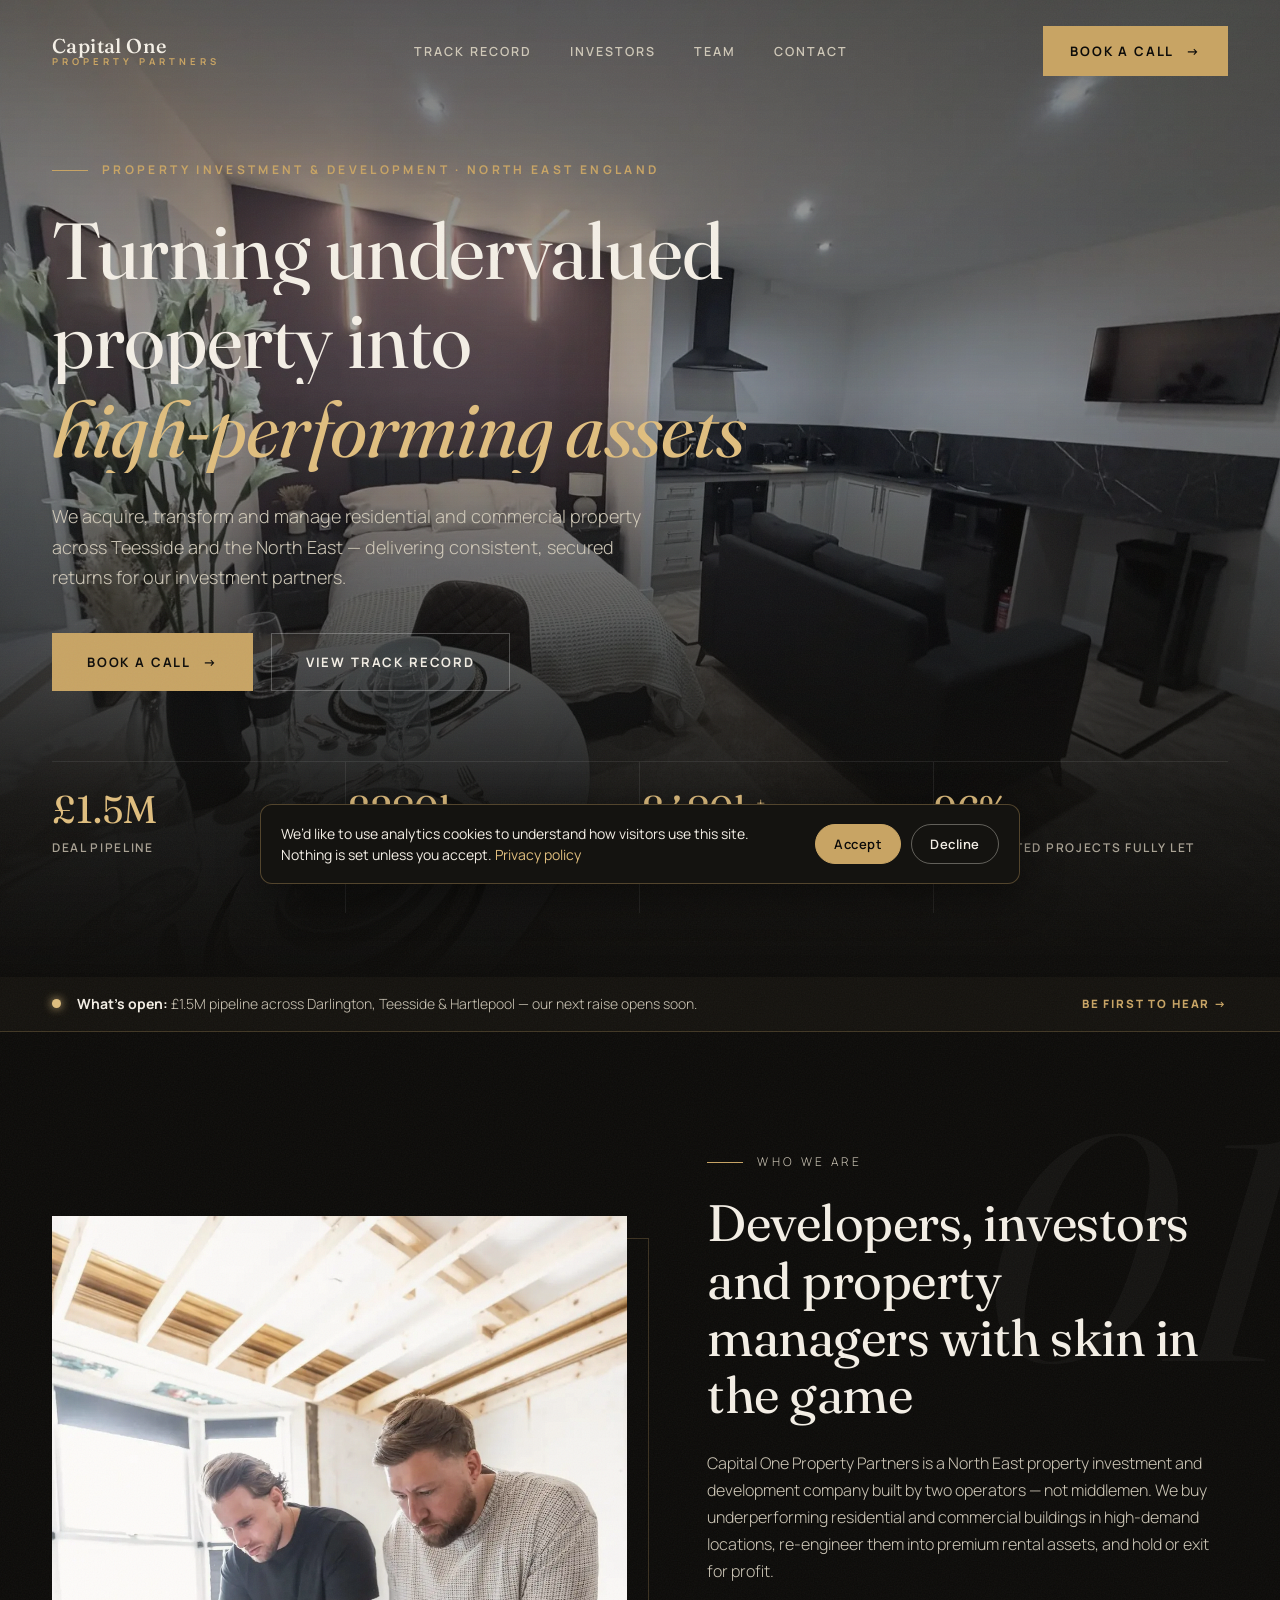
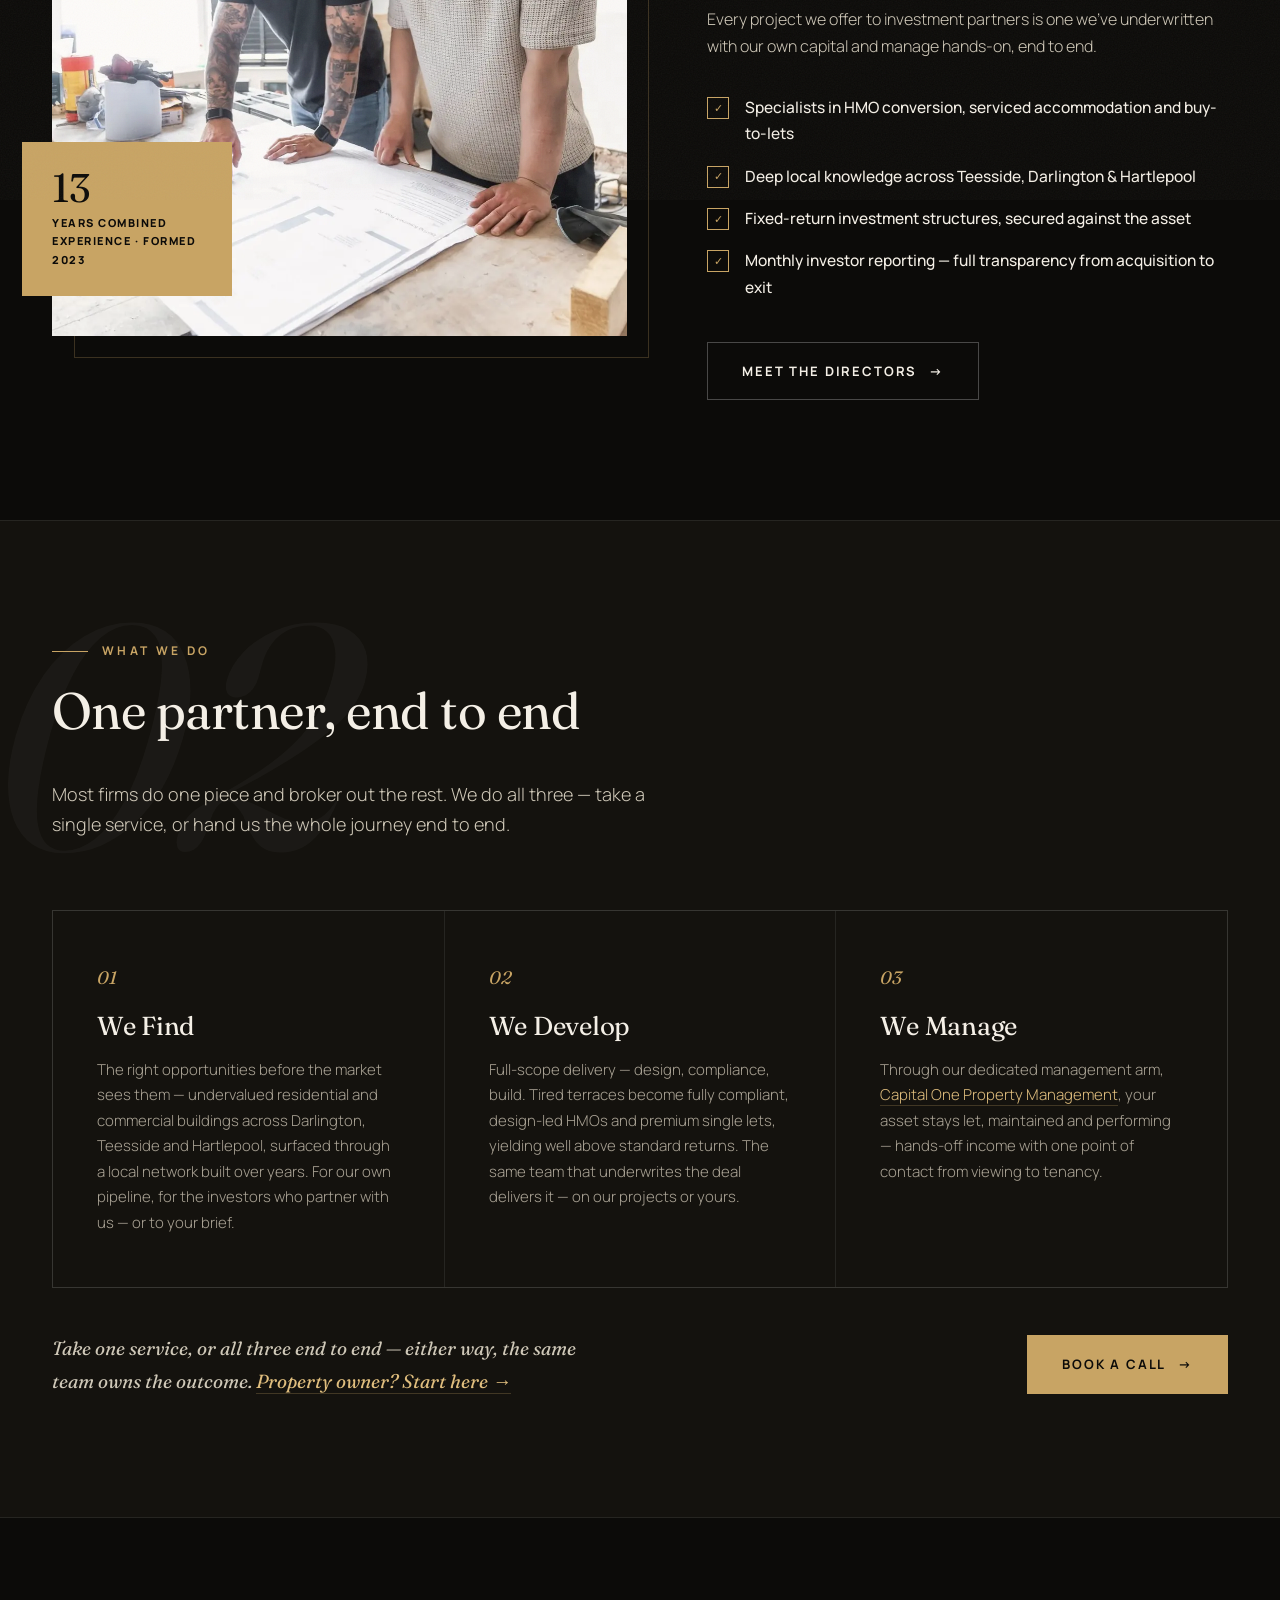
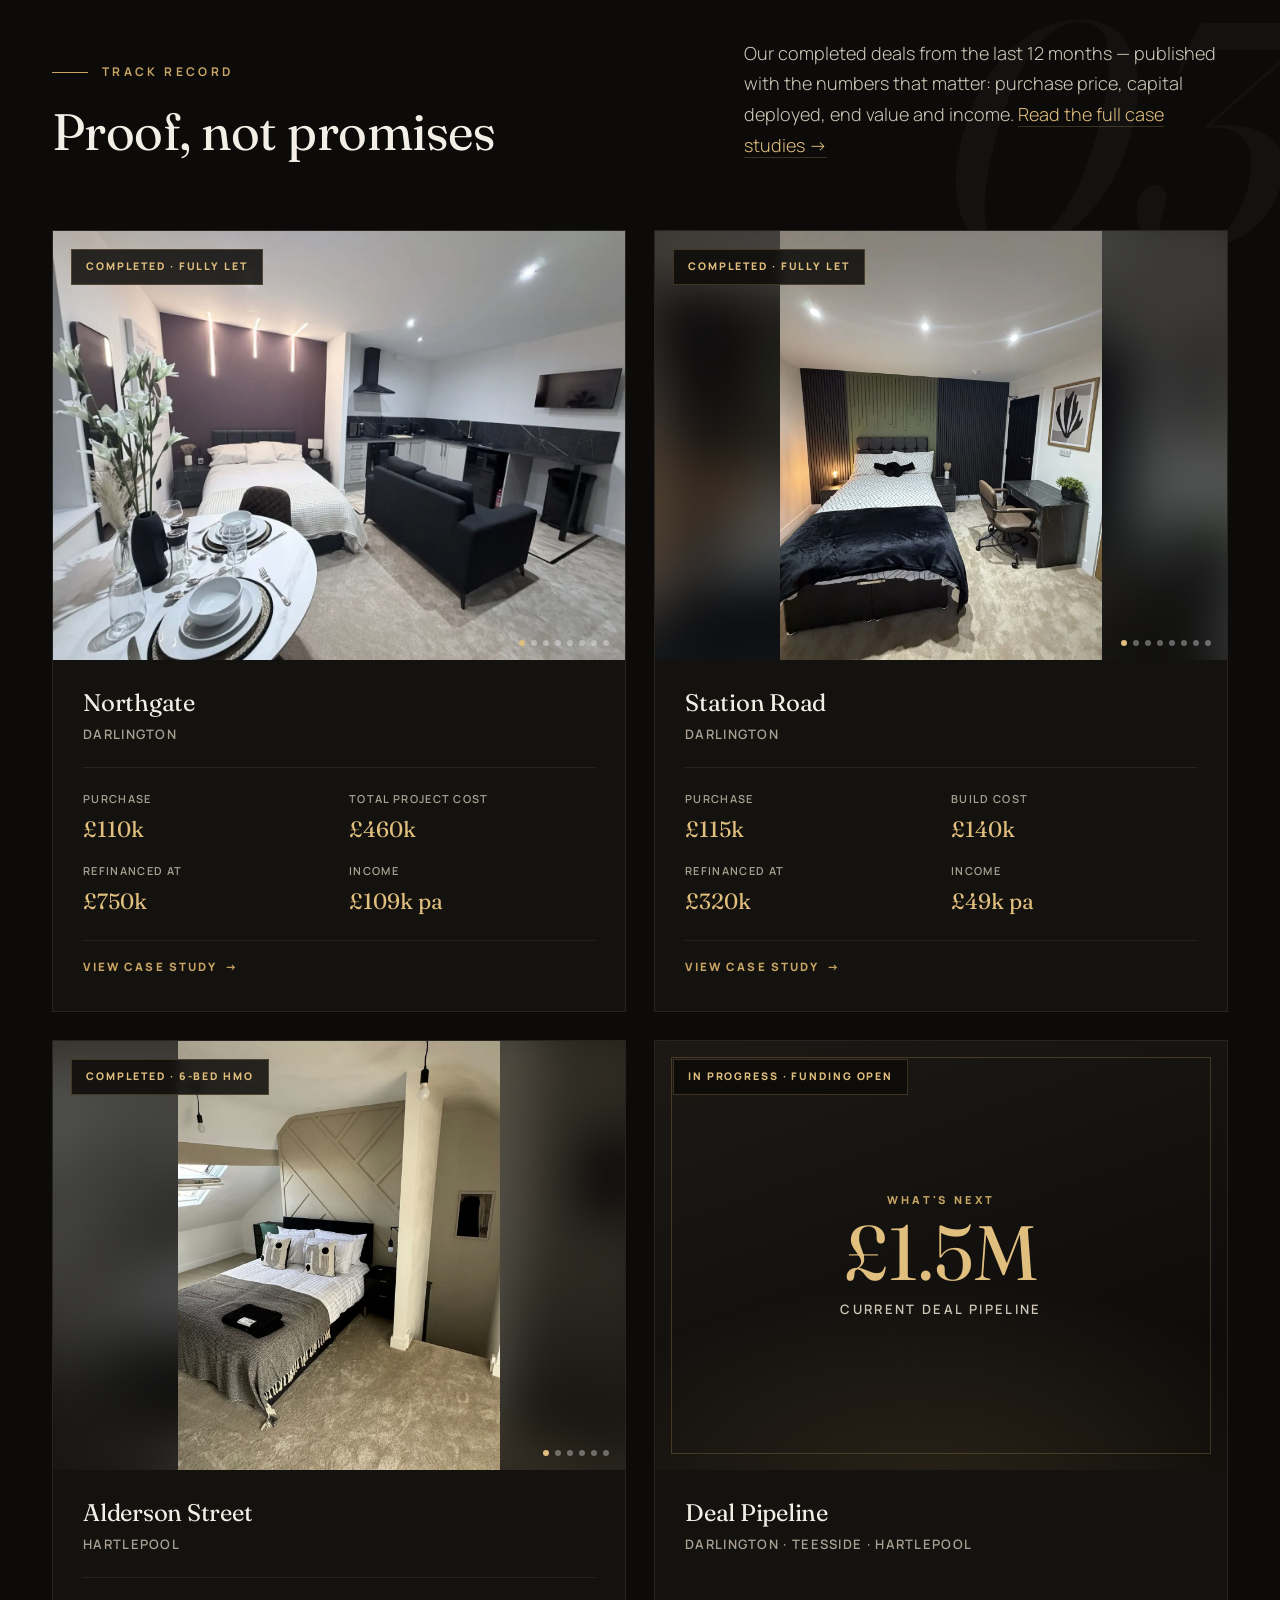
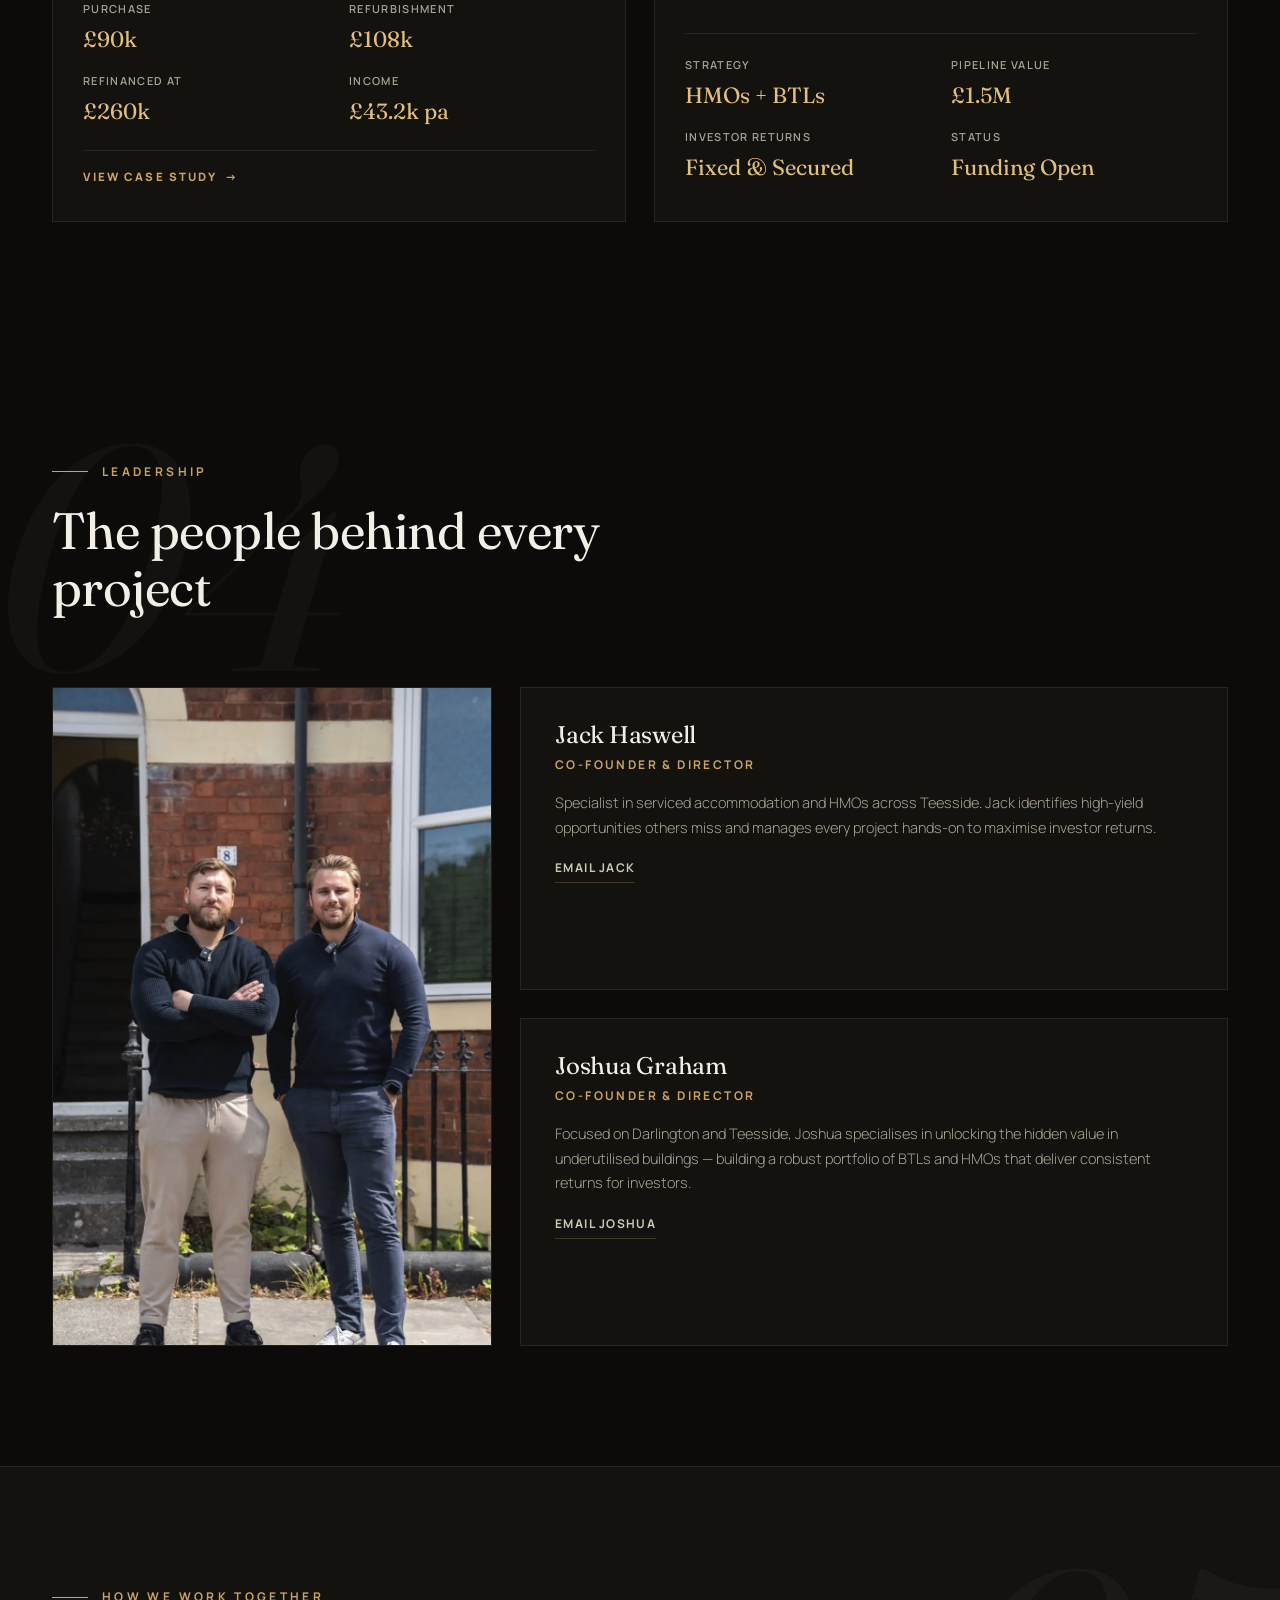
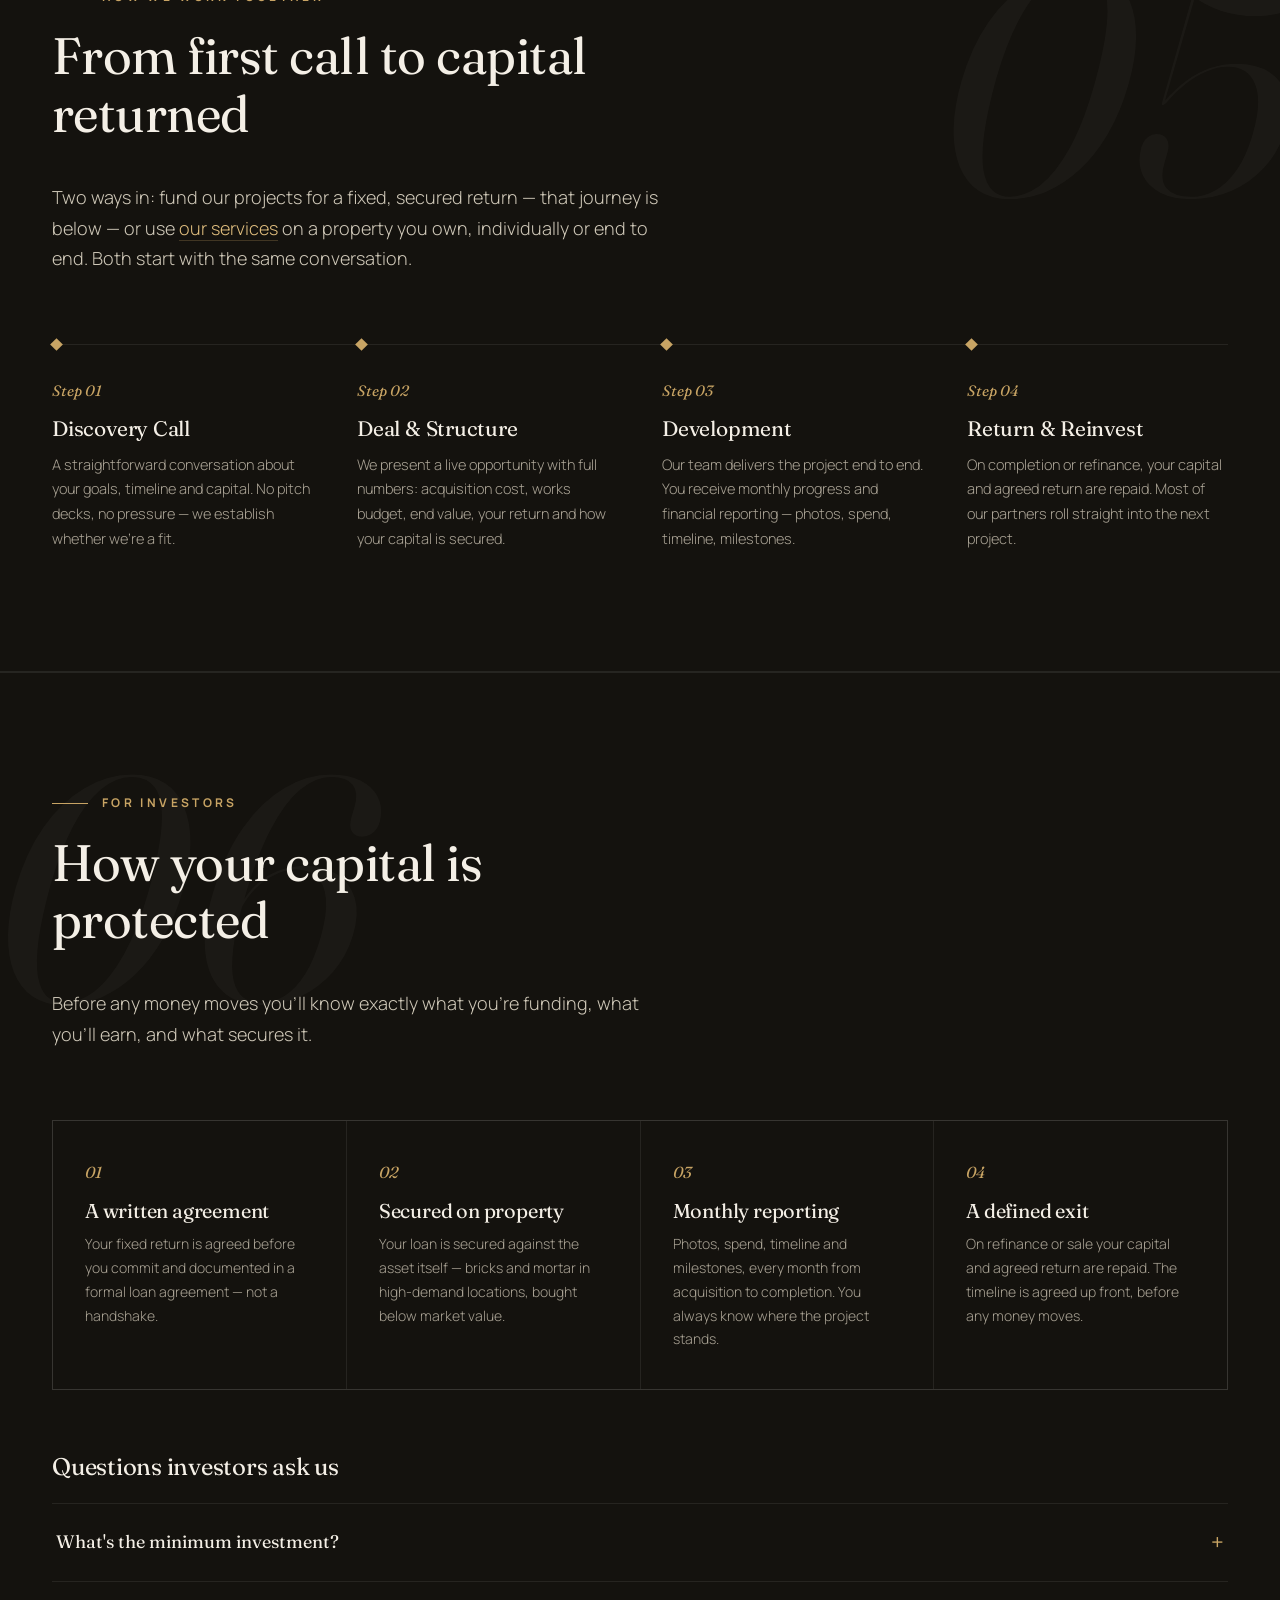
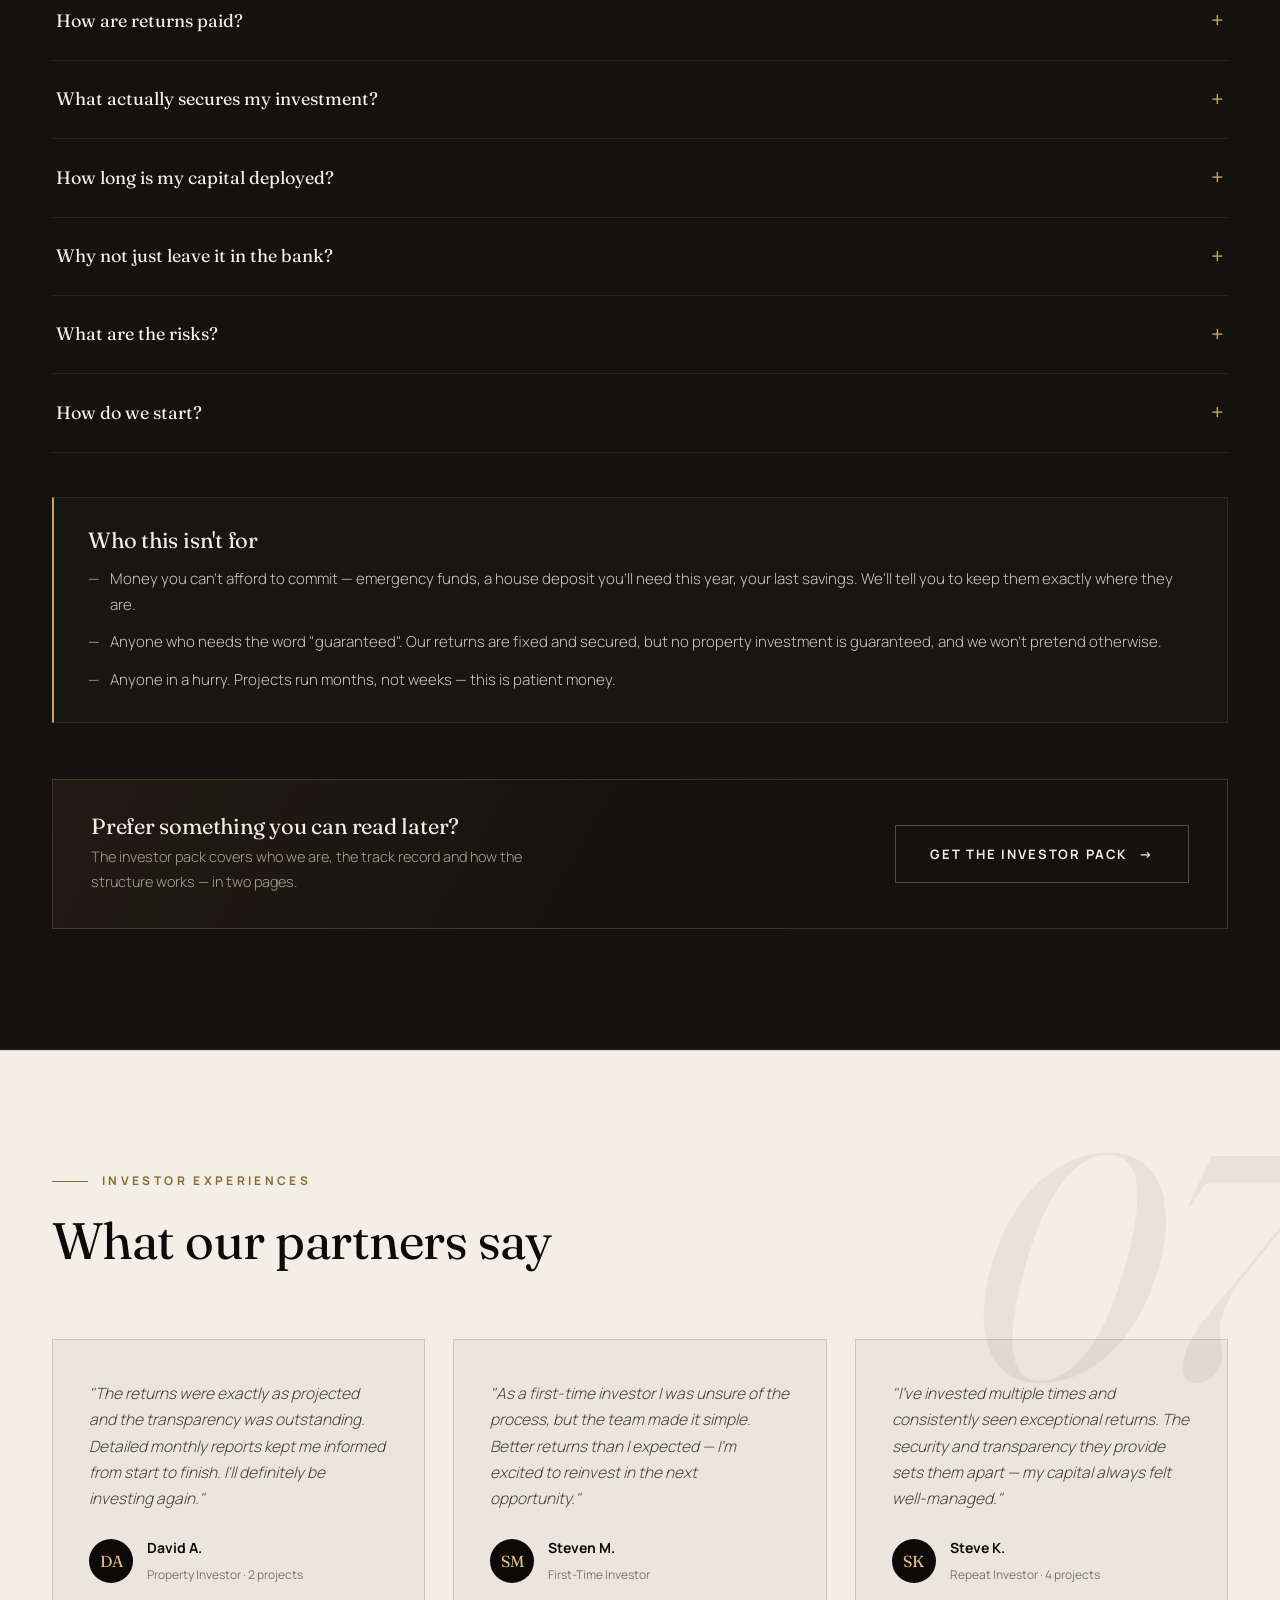
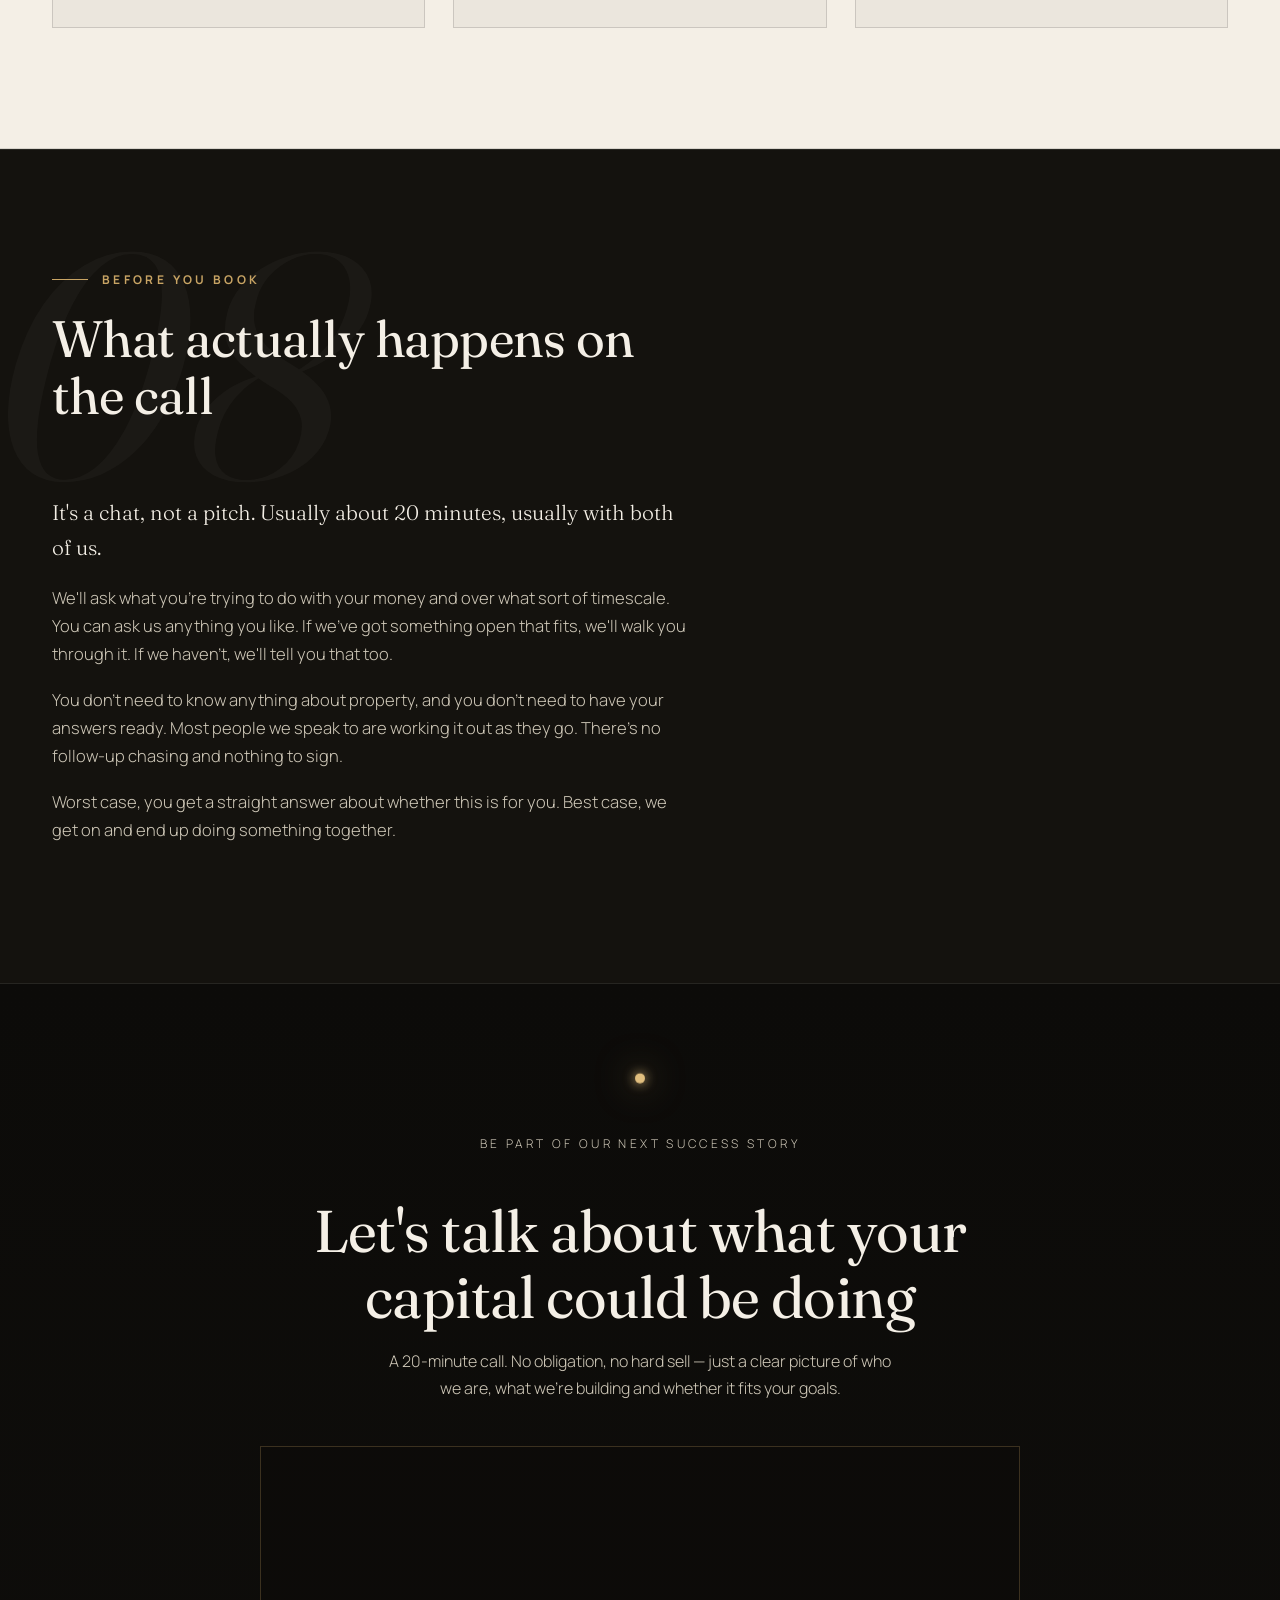
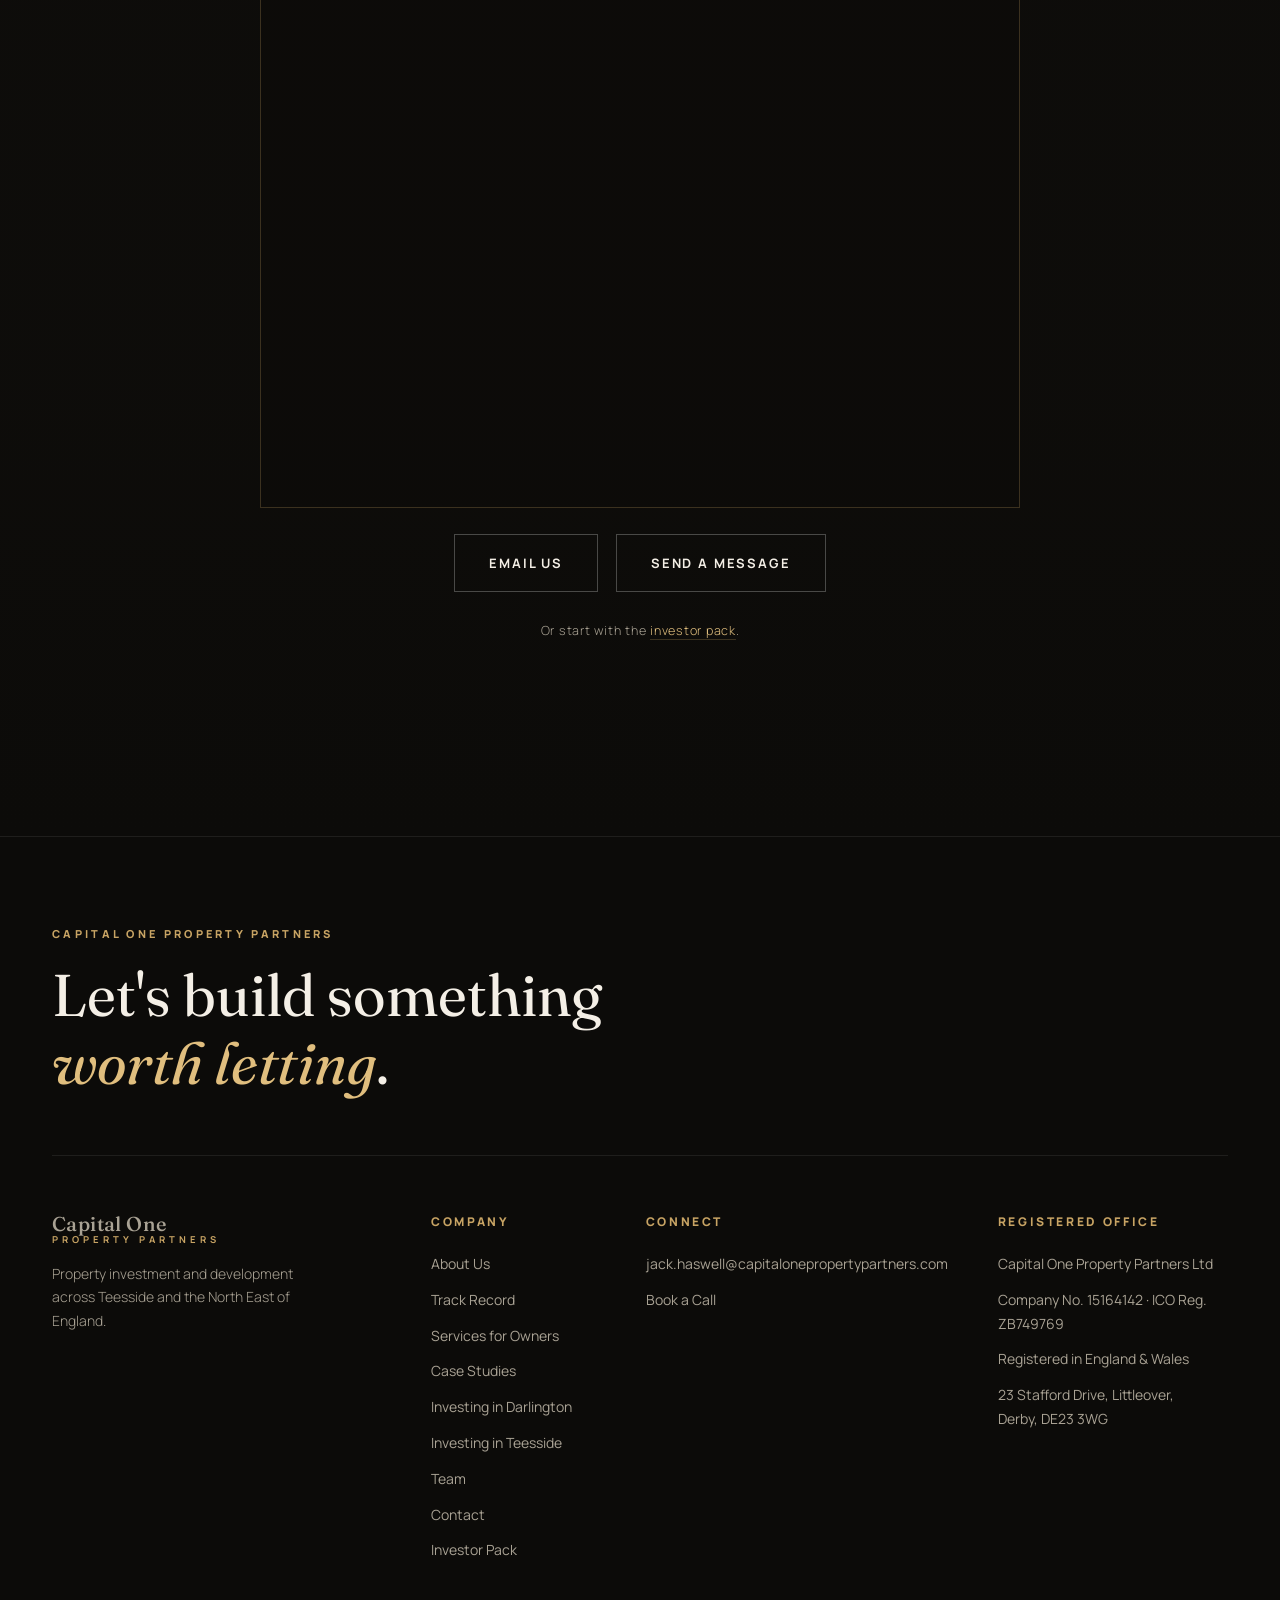
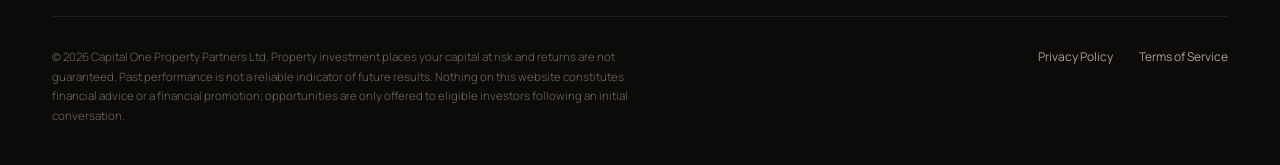
==== commit e1da6098: "Hero stat: £3.4M portfolio-and-pipeline figure corrected to £1.5M deal pipeline Co-Authored-By: Clau" ====
--- a/index.html
+++ b/index.html
@@ -491,7 +491,7 @@
     </div>
     <!-- Whole-portfolio figures supplied by directors -->
     <div class="hero-strip">
-      <div class="cell rv"><div class="stat-n">£<span data-count="3.4" data-dec="1">3.4</span>M<sup>+</sup></div><div class="stat-l">Portfolio &amp; Pipeline</div></div>
+      <div class="cell rv"><div class="stat-n">£<span data-count="1.5" data-dec="1">1.5</span>M</div><div class="stat-l">Deal Pipeline</div></div>
       <div class="cell rv"><div class="stat-n">£<span data-count="280">280</span>k</div><div class="stat-l">Annual Rental Income</div></div>
       <div class="cell rv"><div class="stat-n">£<span data-count="480">480</span>k<sup>+</sup></div><div class="stat-l">Equity Created Through Development</div></div>
       <div class="cell rv"><div class="stat-n"><span data-count="96">96</span>%</div><div class="stat-l">Of Completed Projects Fully Let</div></div>
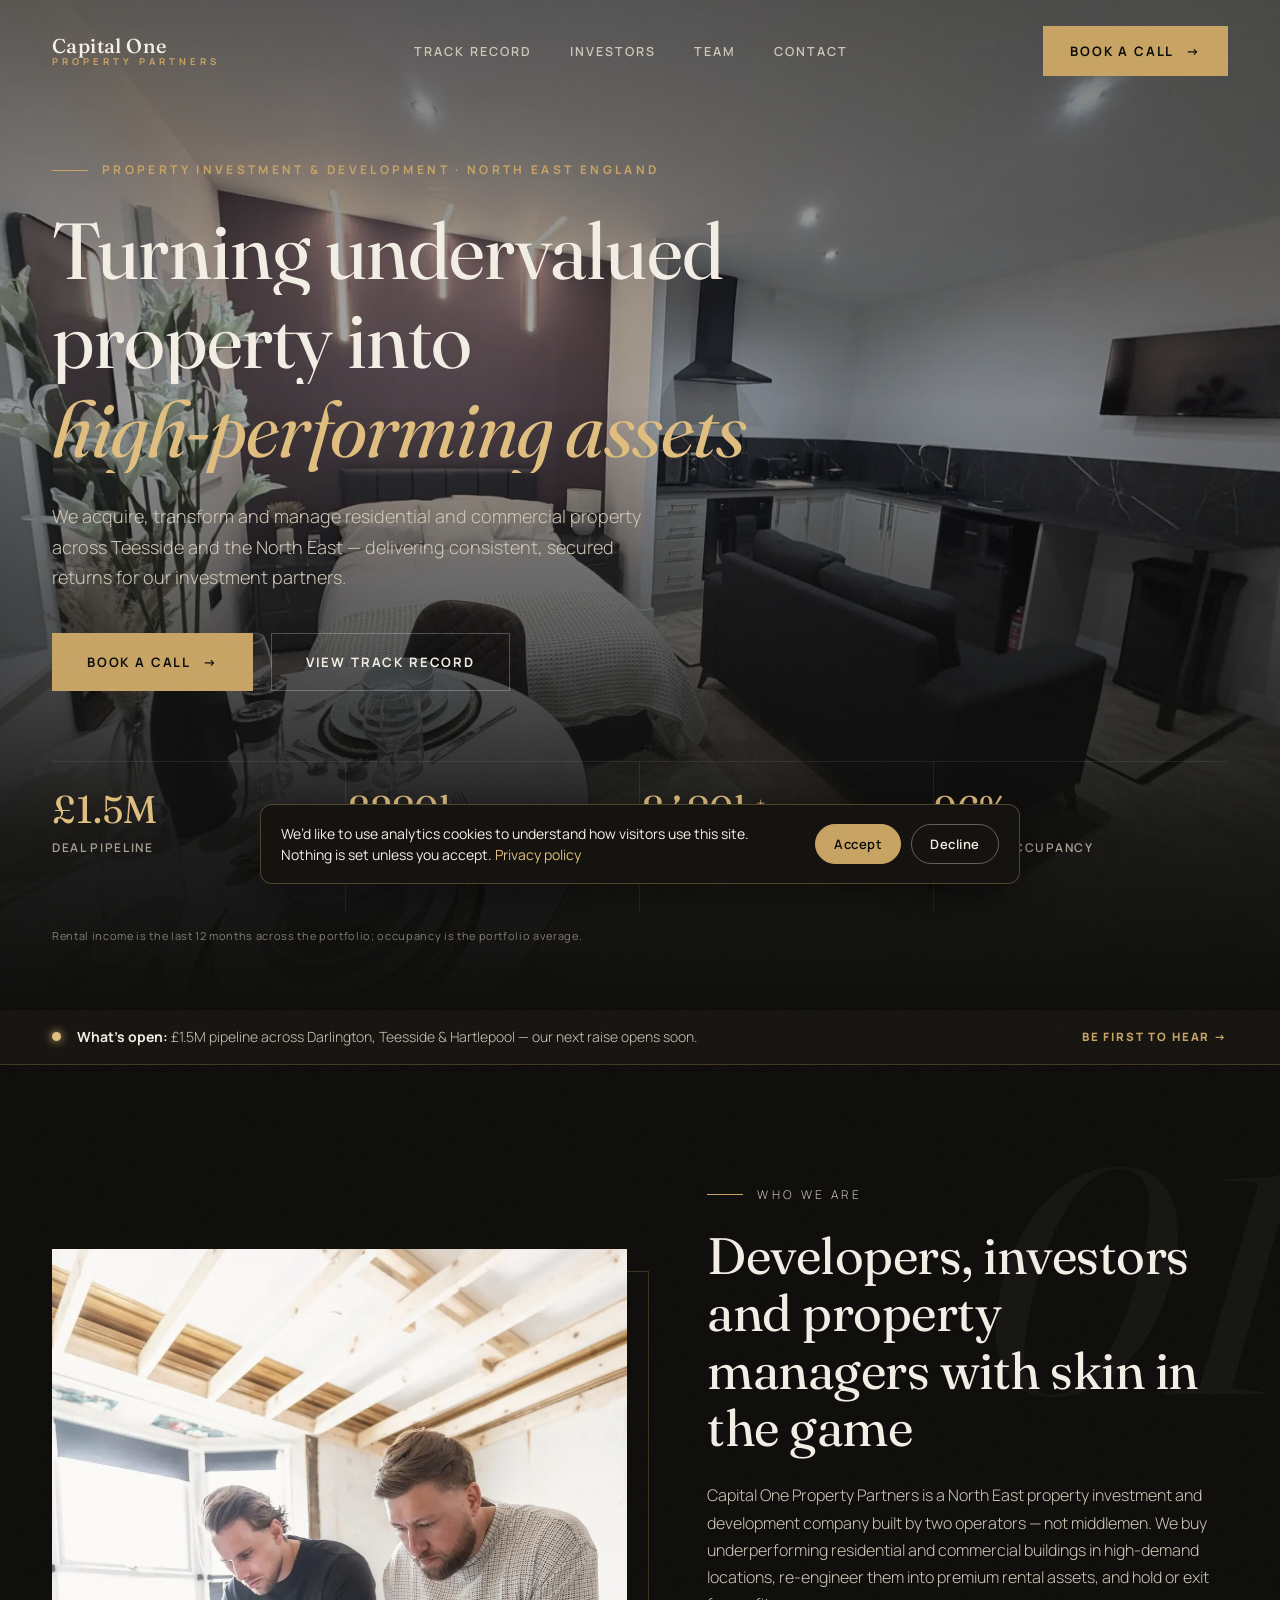
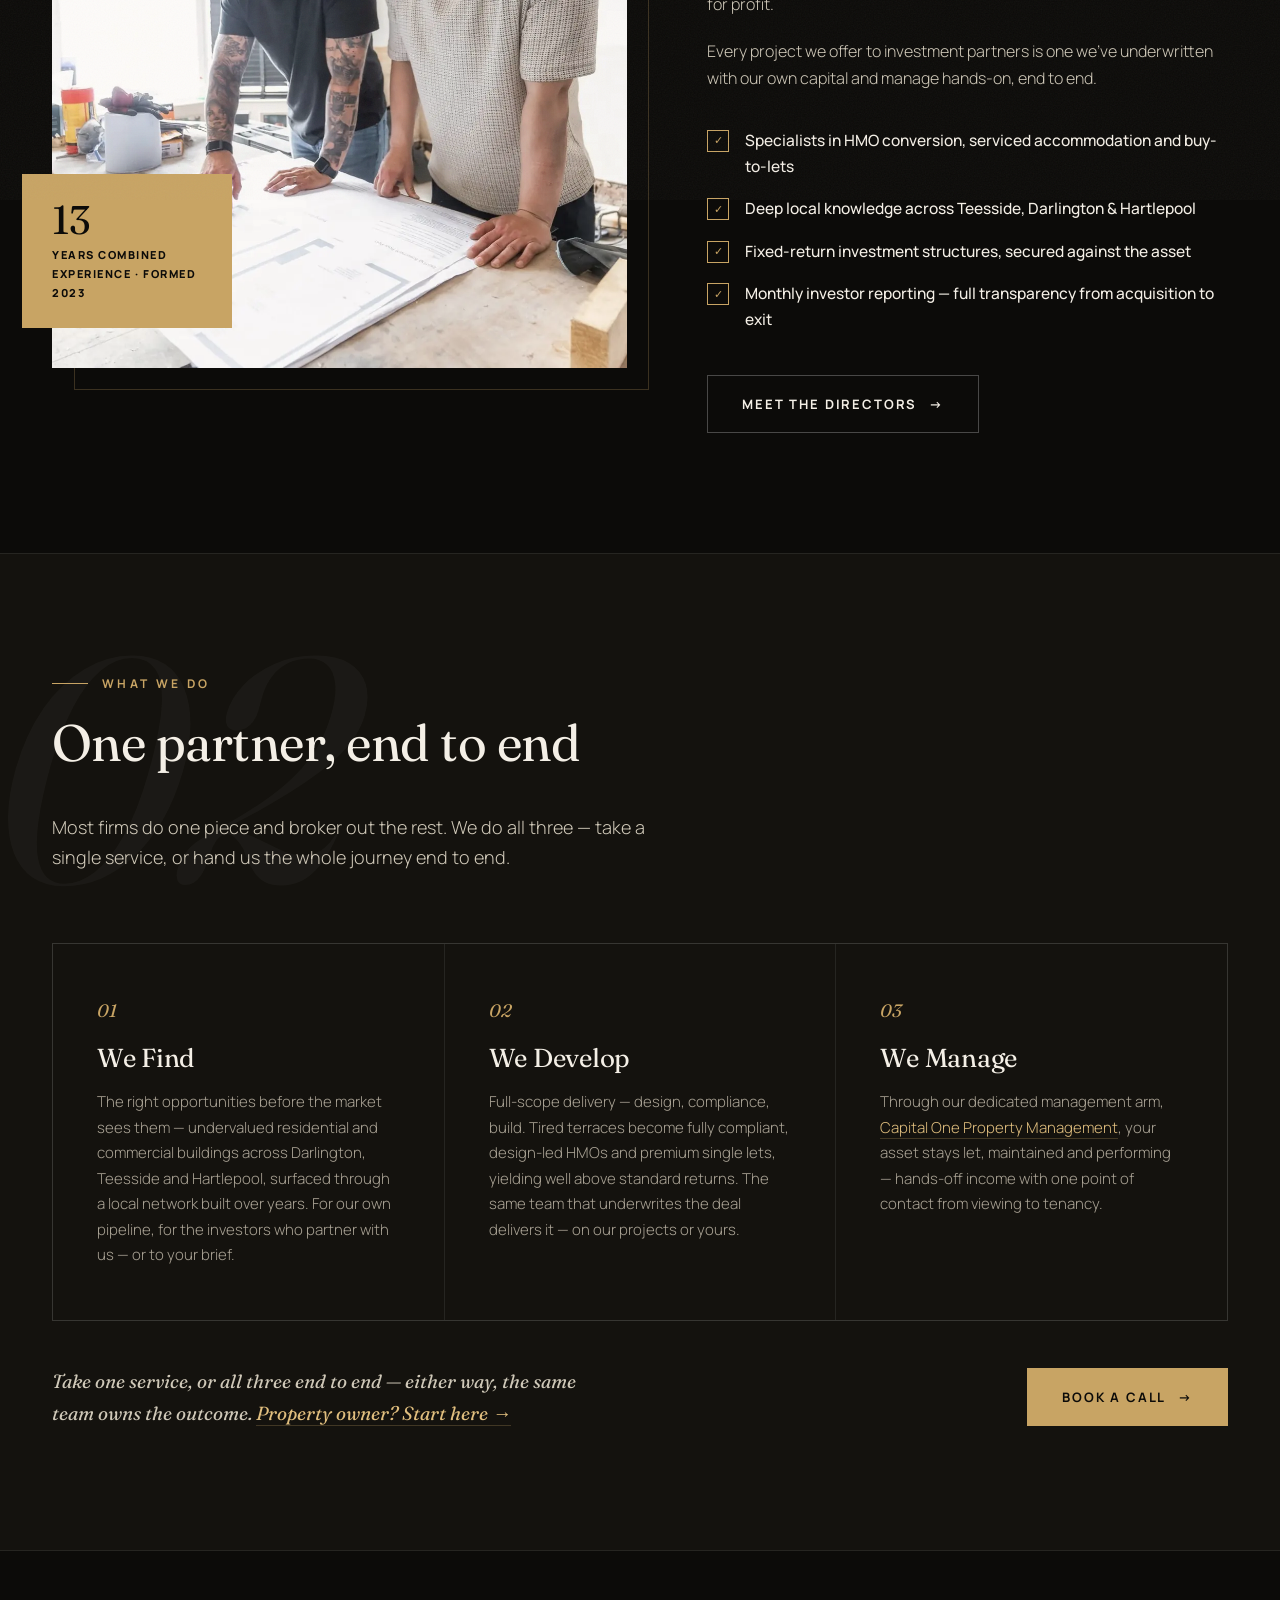
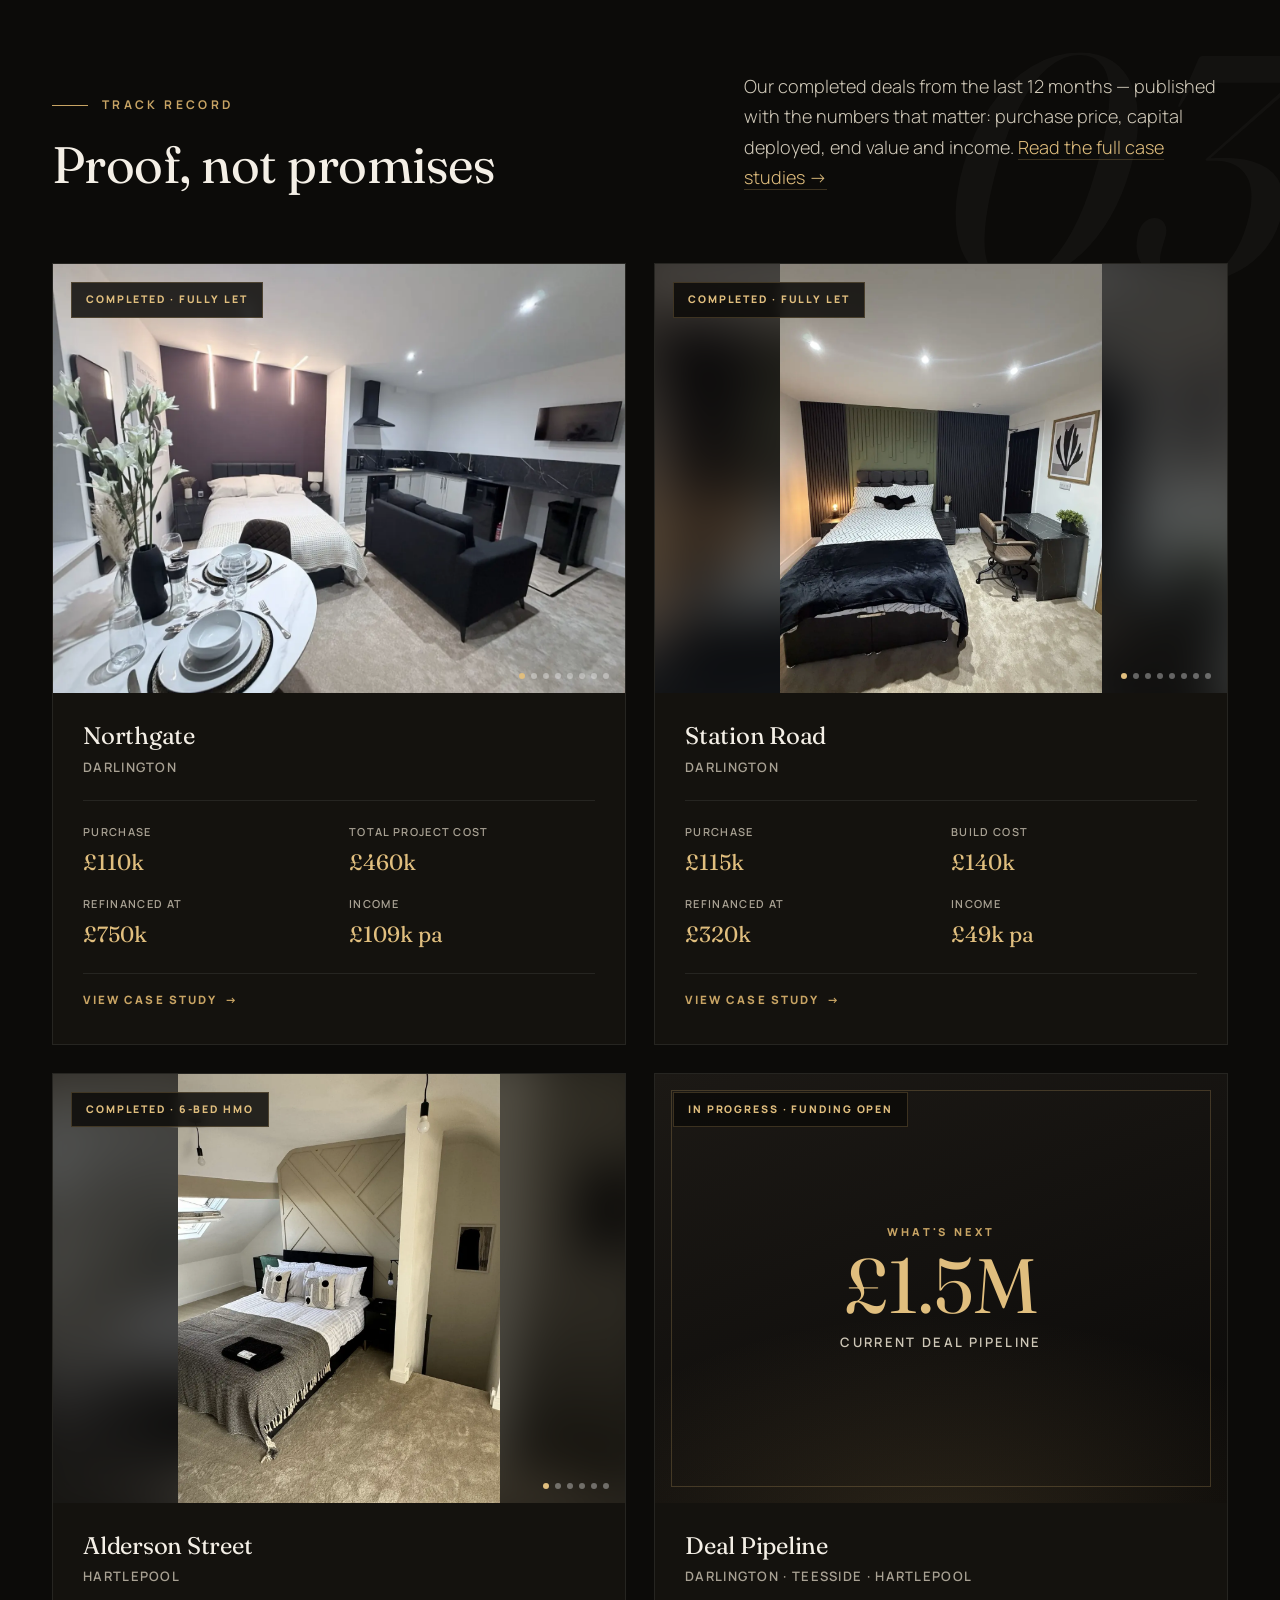
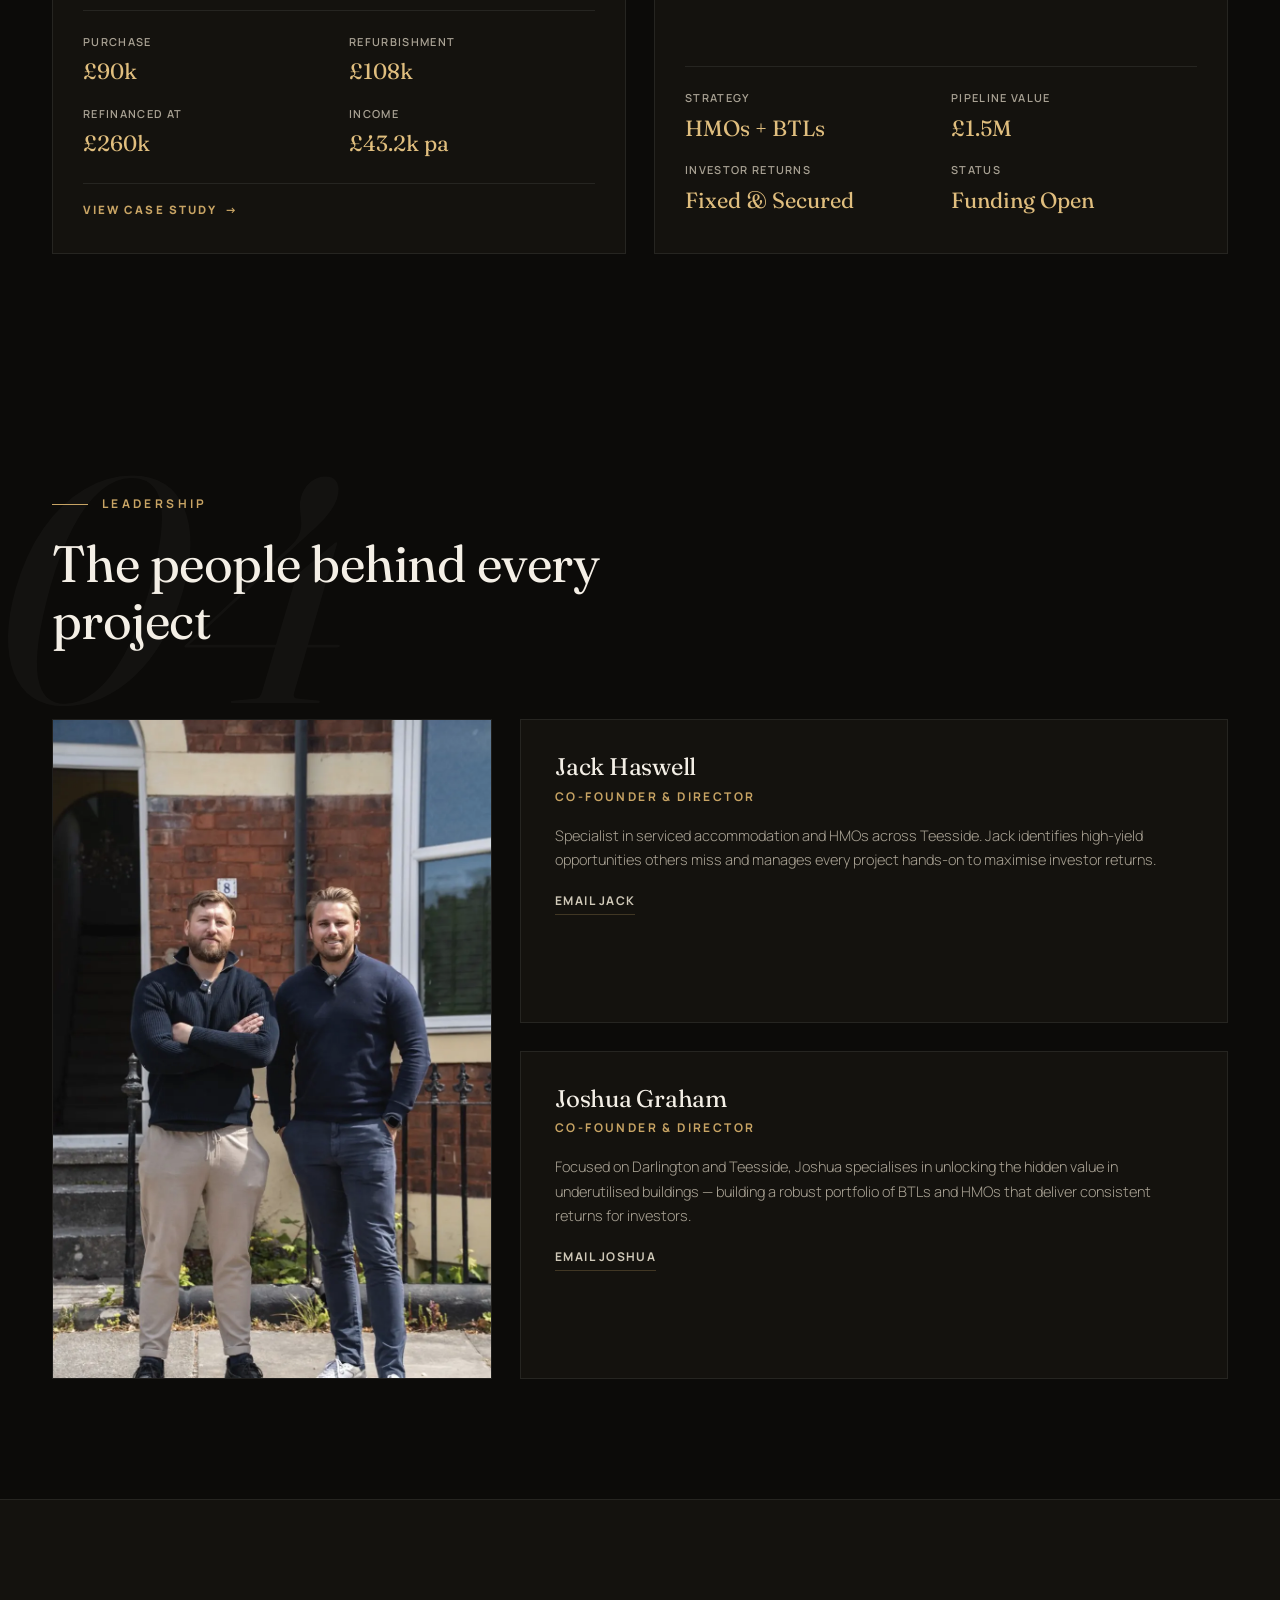
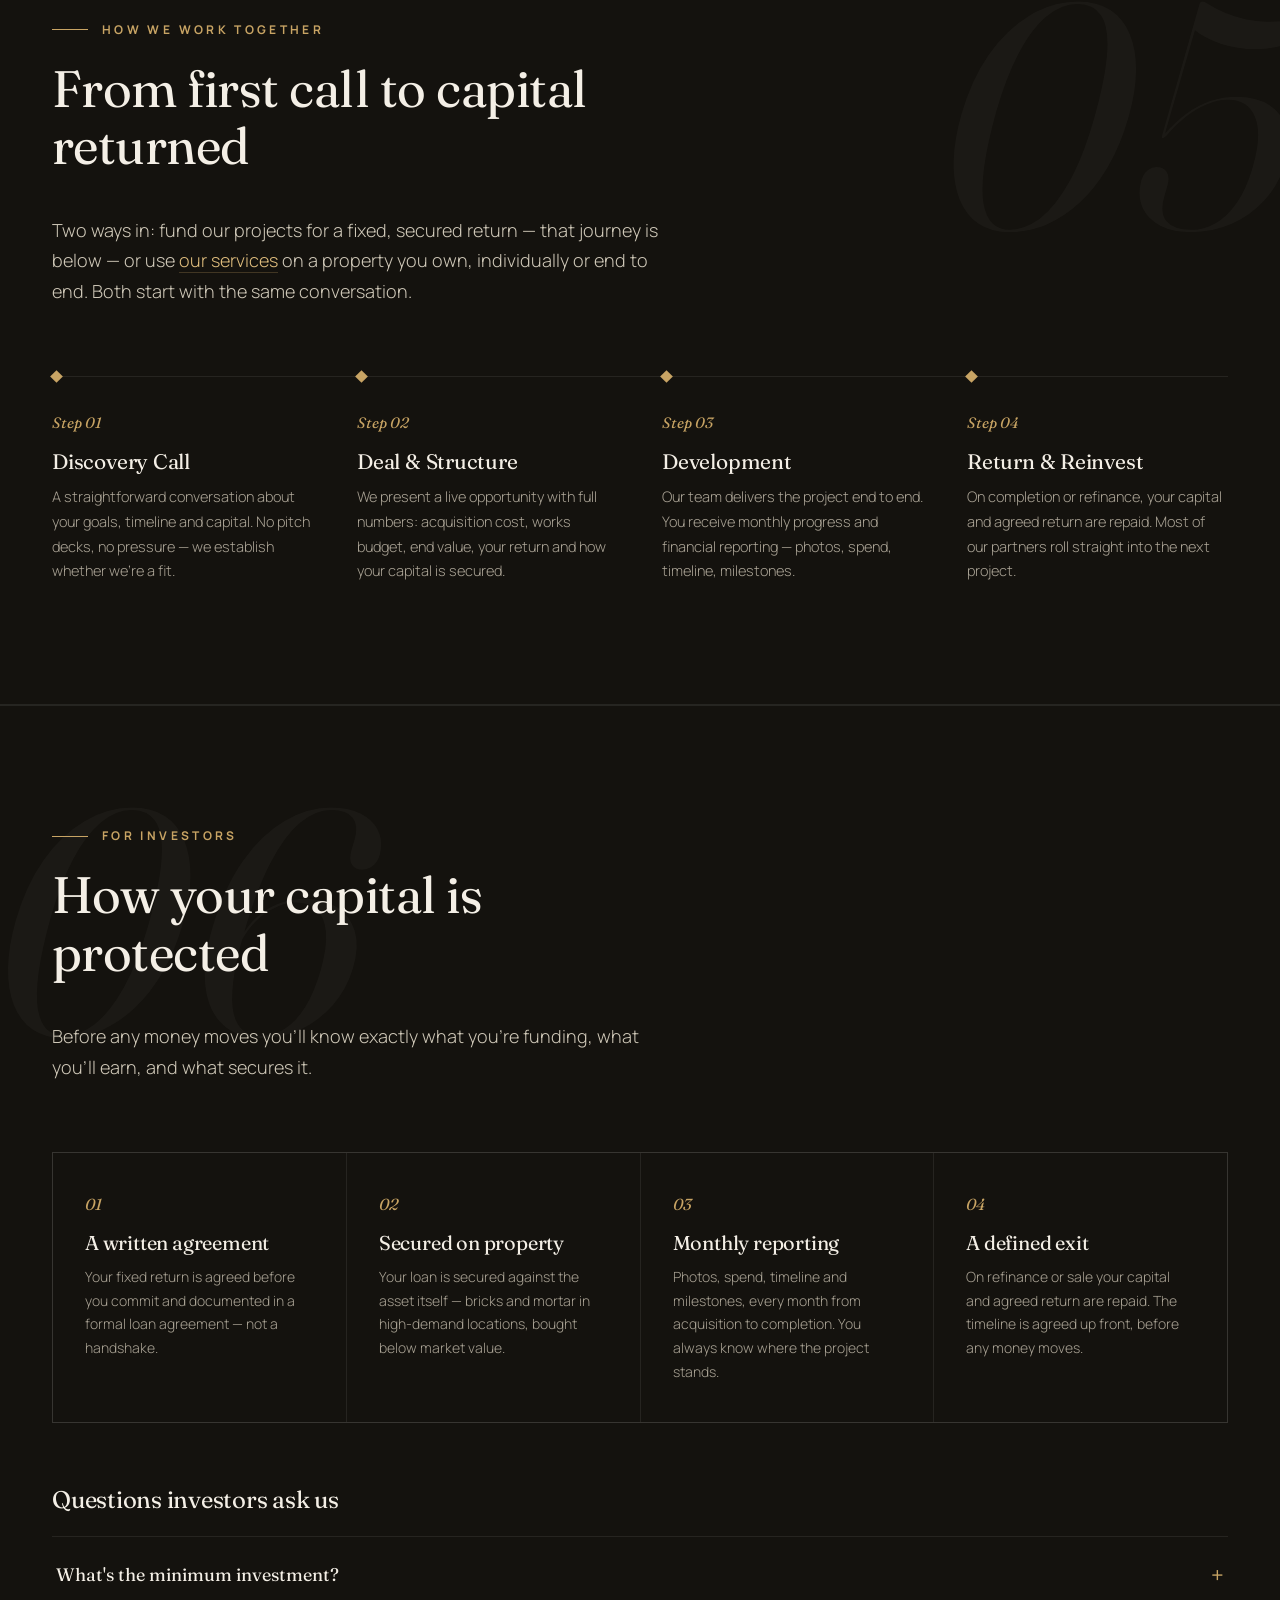
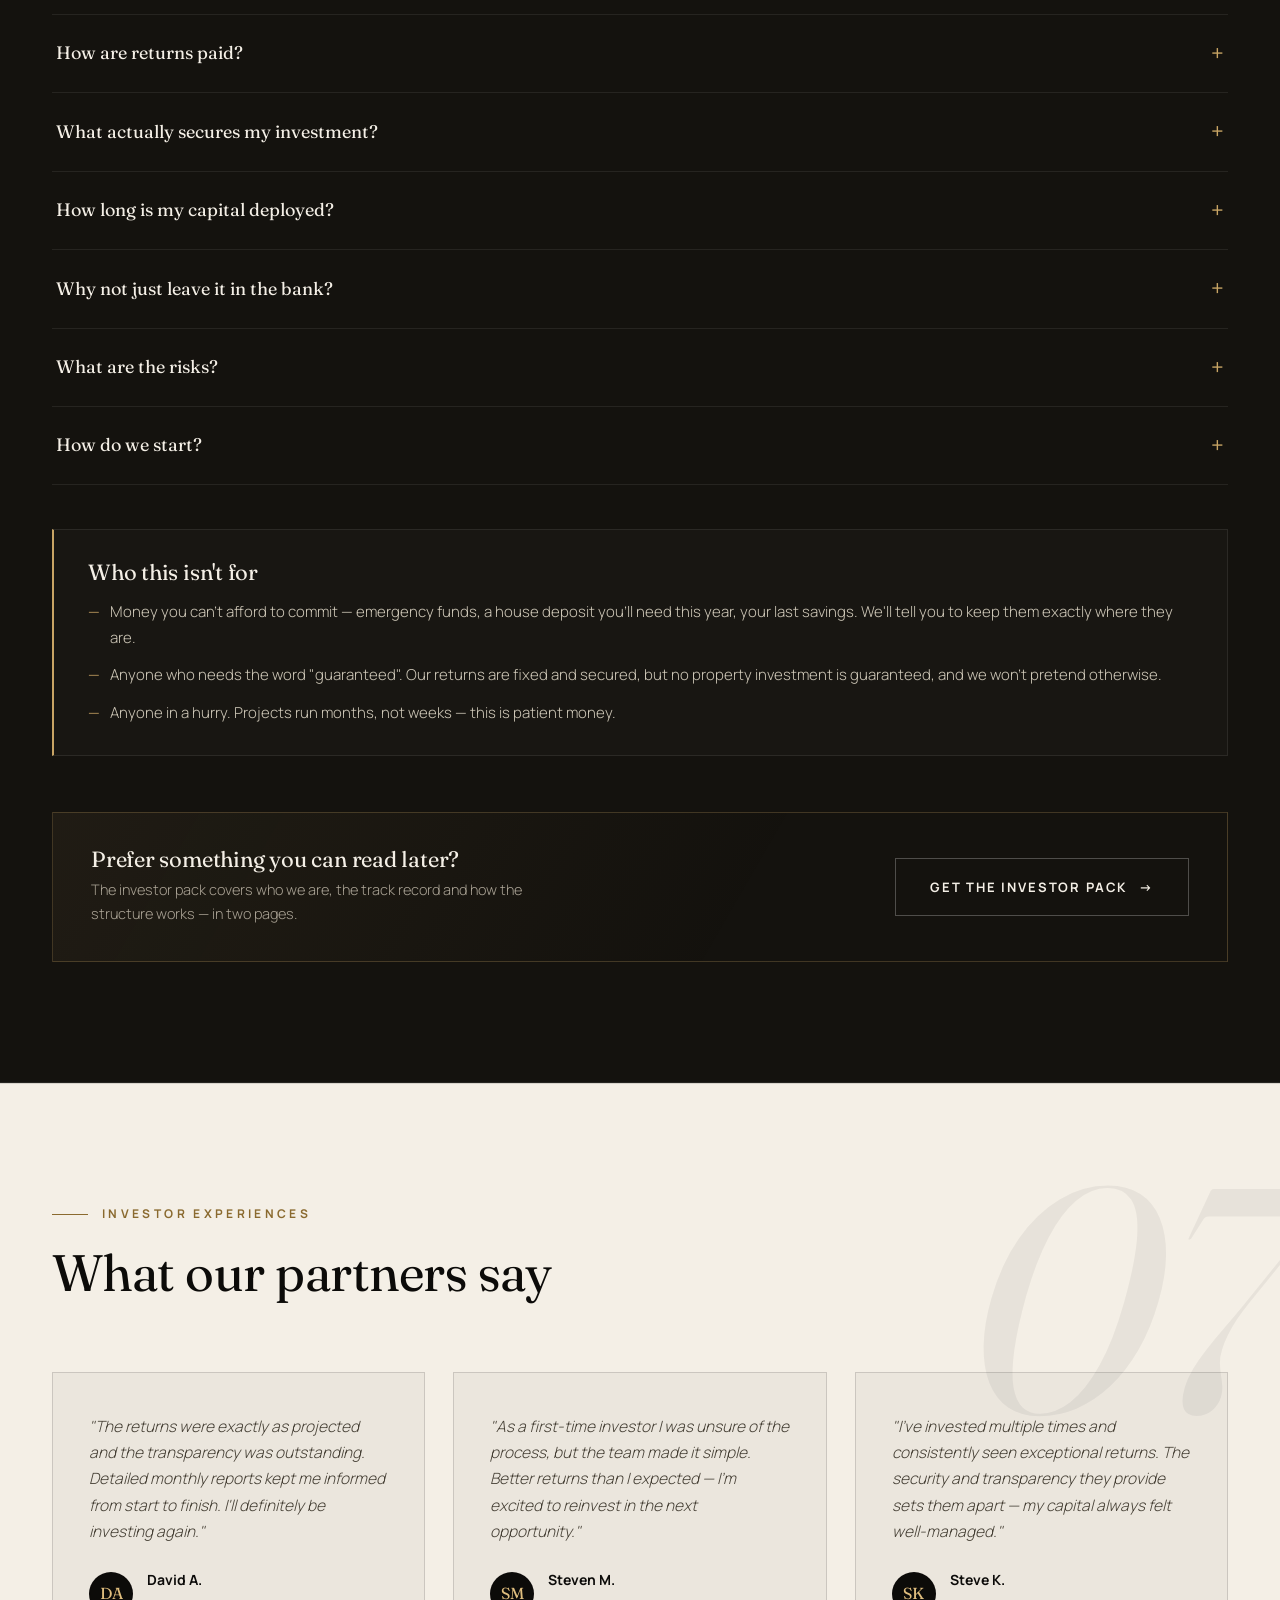
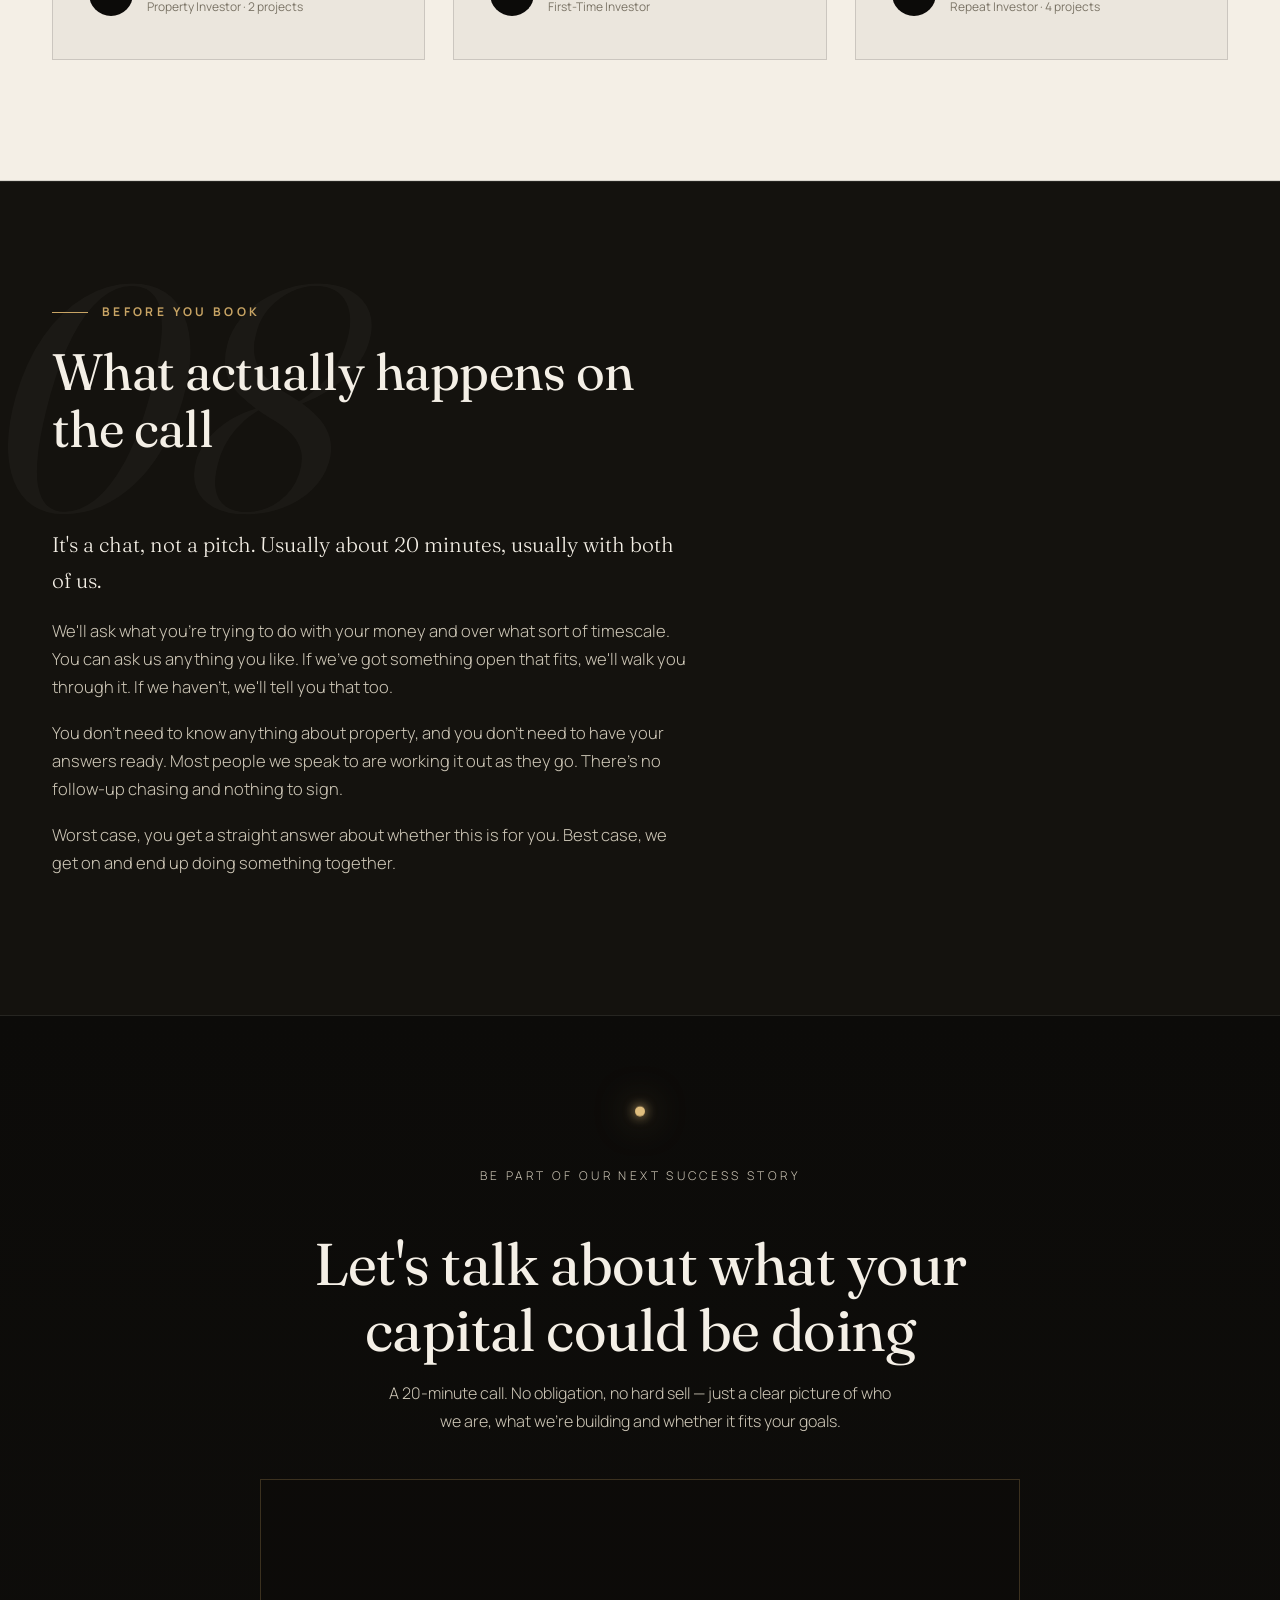
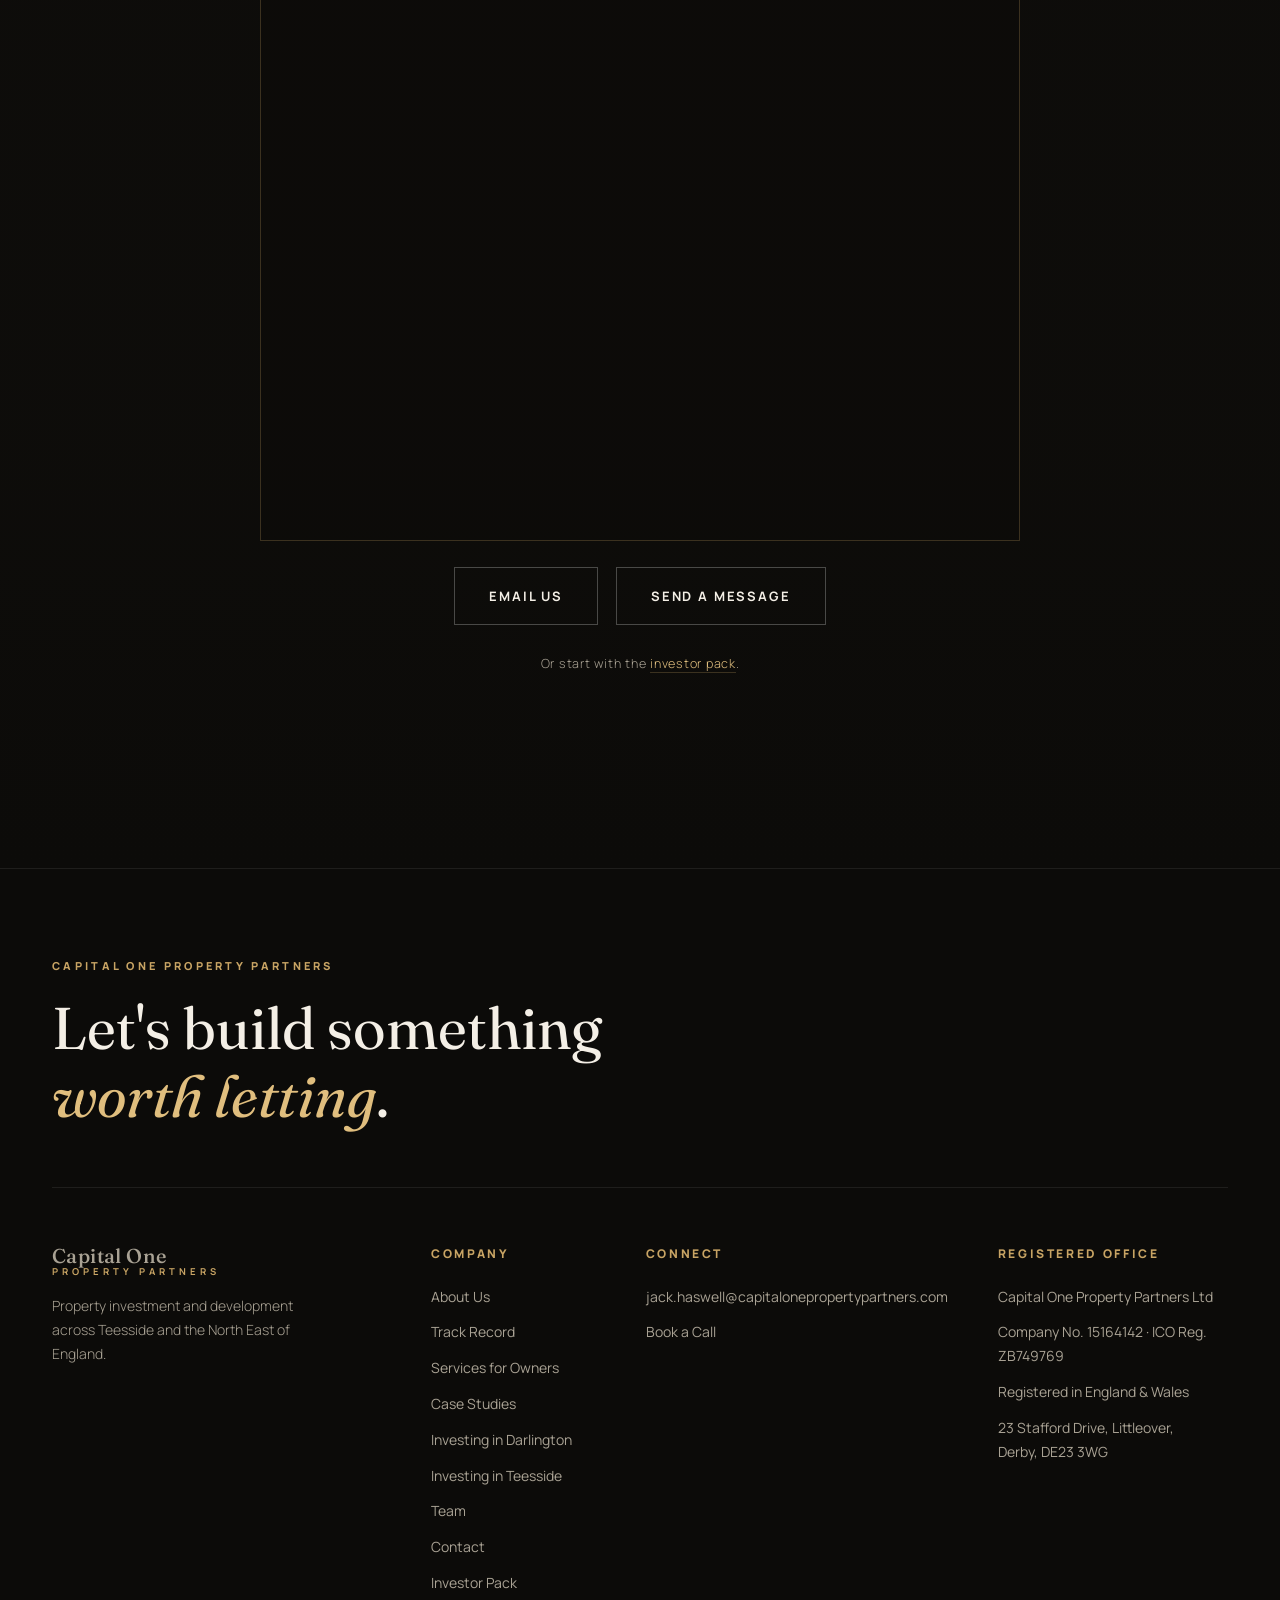
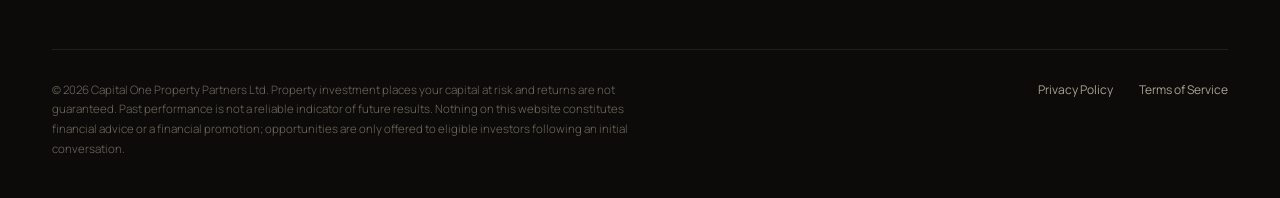
==== commit 99116685: "Station Road as-bought exterior (Street View), licensed bed counts, hero occupancy stat as average w" ====
--- a/index.html
+++ b/index.html
@@ -494,8 +494,9 @@
       <div class="cell rv"><div class="stat-n">£<span data-count="1.5" data-dec="1">1.5</span>M</div><div class="stat-l">Deal Pipeline</div></div>
       <div class="cell rv"><div class="stat-n">£<span data-count="280">280</span>k</div><div class="stat-l">Annual Rental Income</div></div>
       <div class="cell rv"><div class="stat-n">£<span data-count="480">480</span>k<sup>+</sup></div><div class="stat-l">Equity Created Through Development</div></div>
-      <div class="cell rv"><div class="stat-n"><span data-count="96">96</span>%</div><div class="stat-l">Of Completed Projects Fully Let</div></div>
-    </div>
+      <div class="cell rv"><div class="stat-n"><span data-count="96">96</span>%</div><div class="stat-l">Average Occupancy</div></div>
+    </div>
+    <p style="font-size:11px;letter-spacing:.06em;color:var(--body);opacity:.75;margin-top:14px">Rental income is the last 12 months across the portfolio; occupancy is the portfolio average.</p>
   </div>
 </div>
 
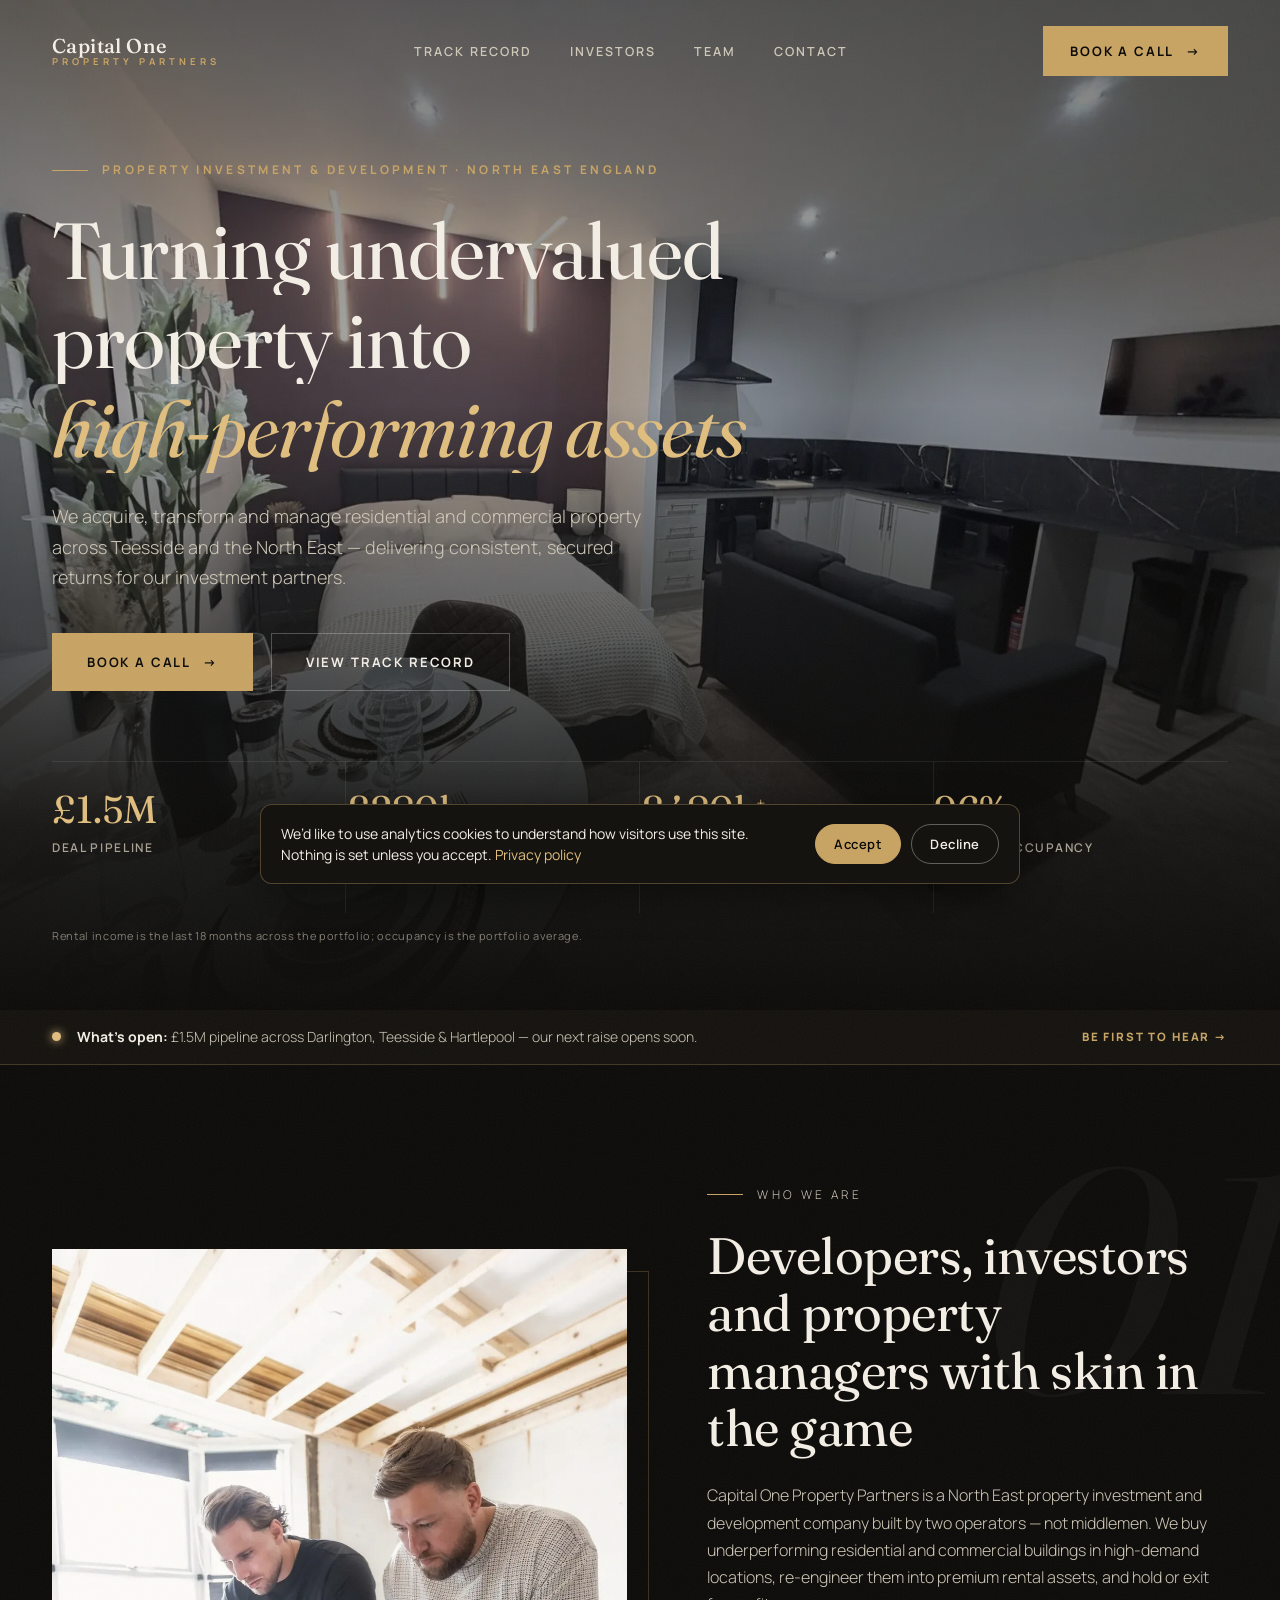
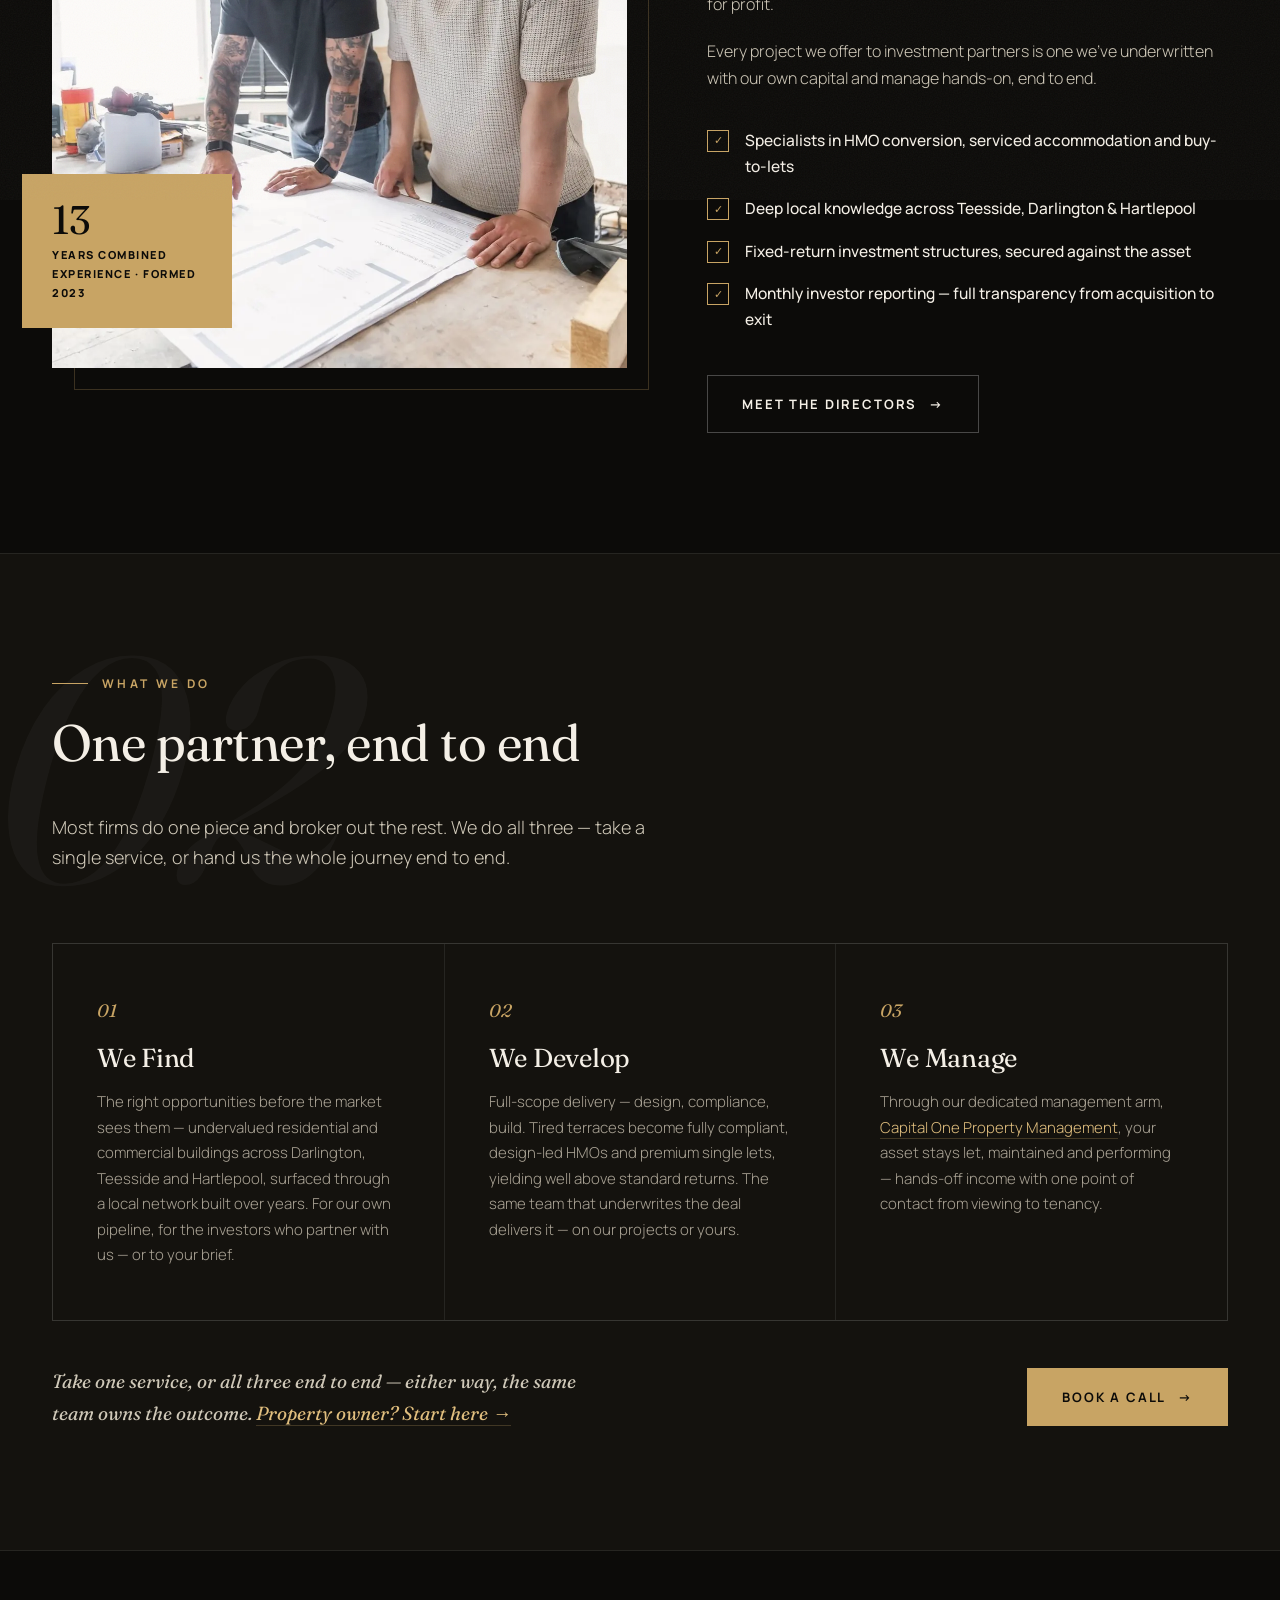
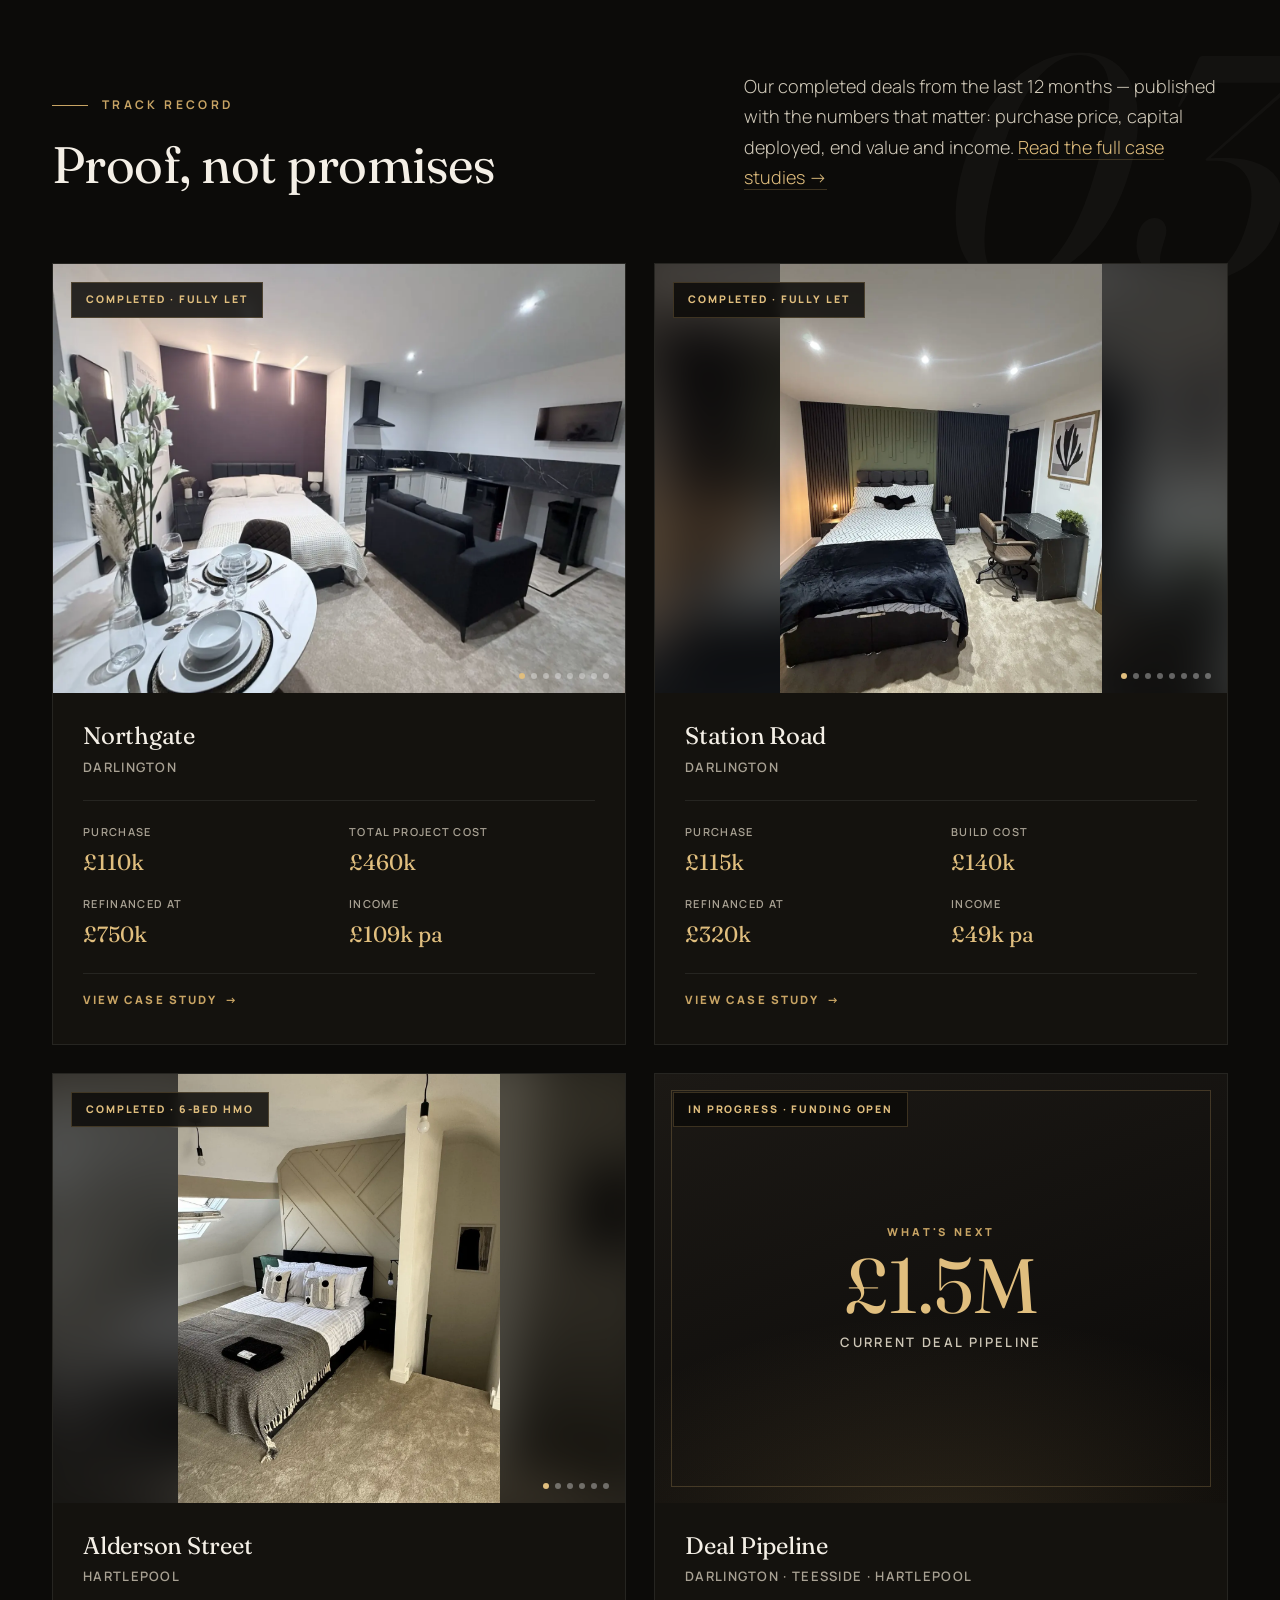
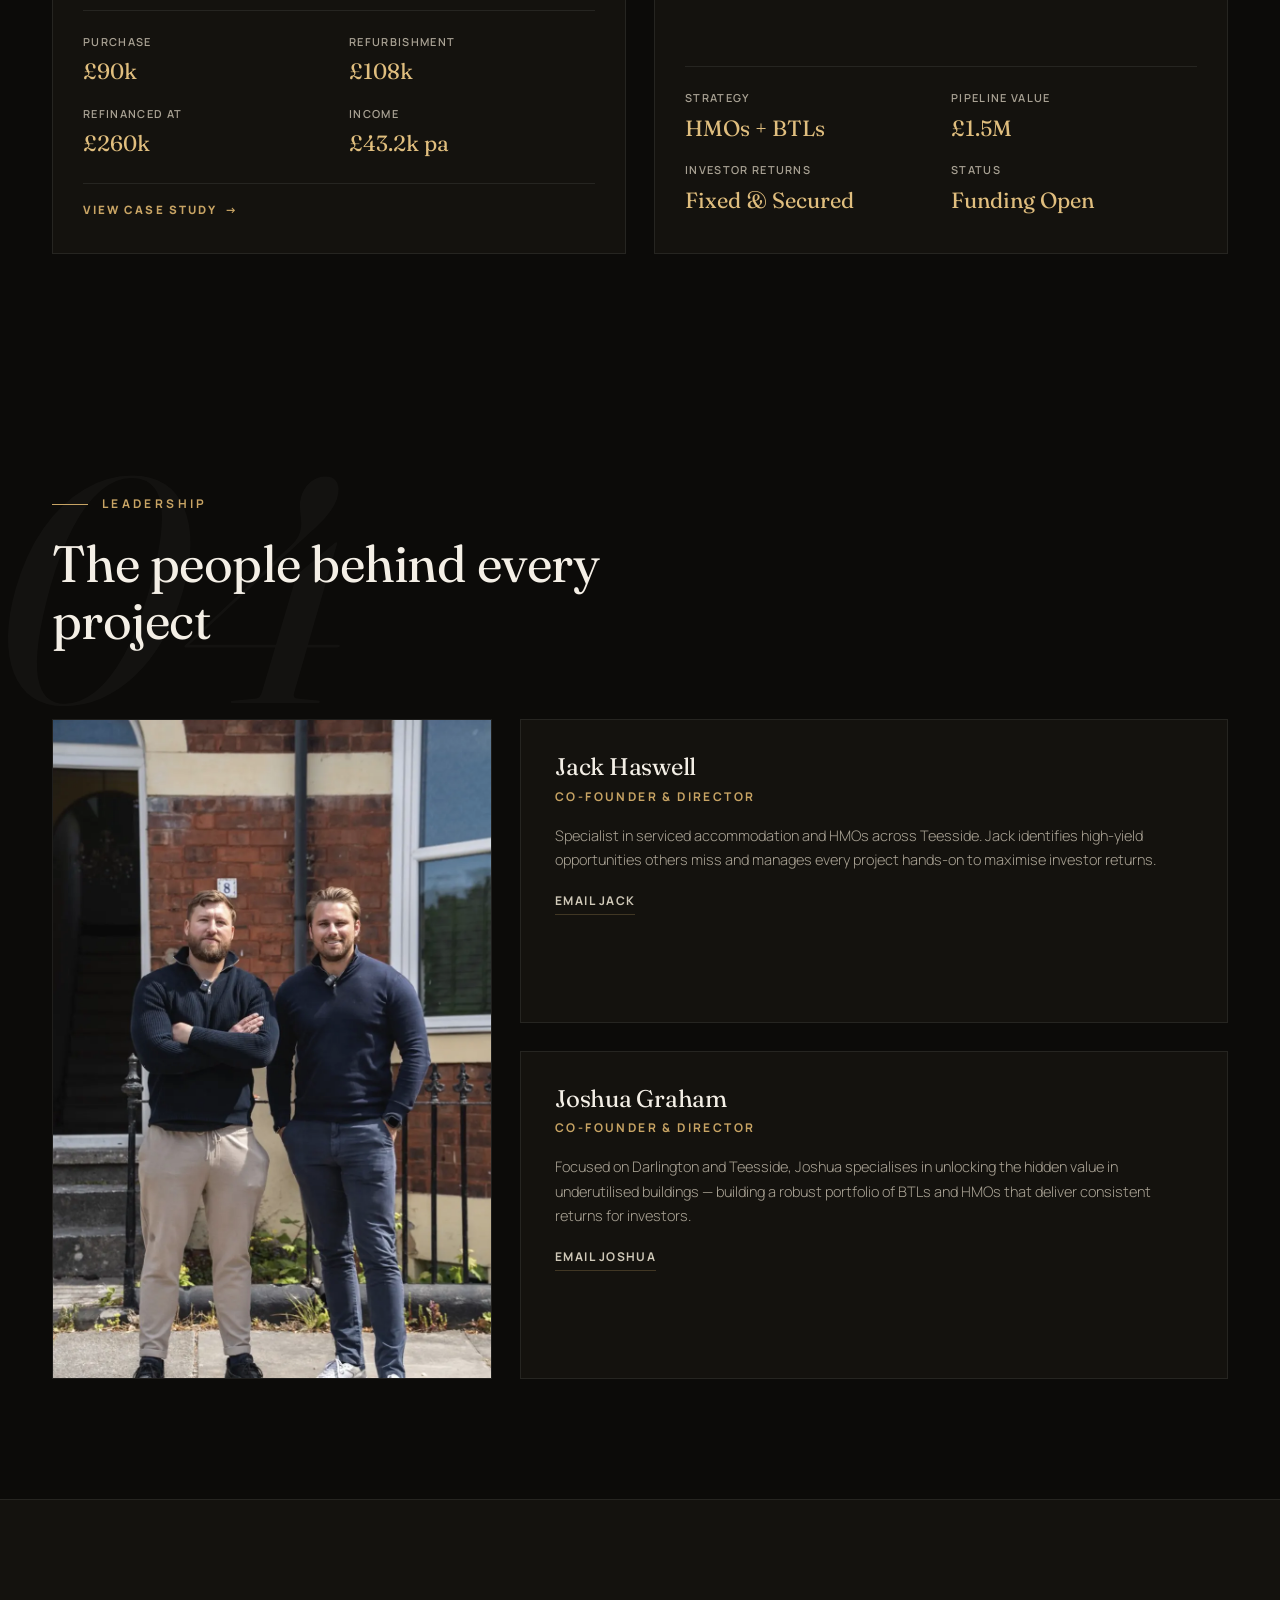
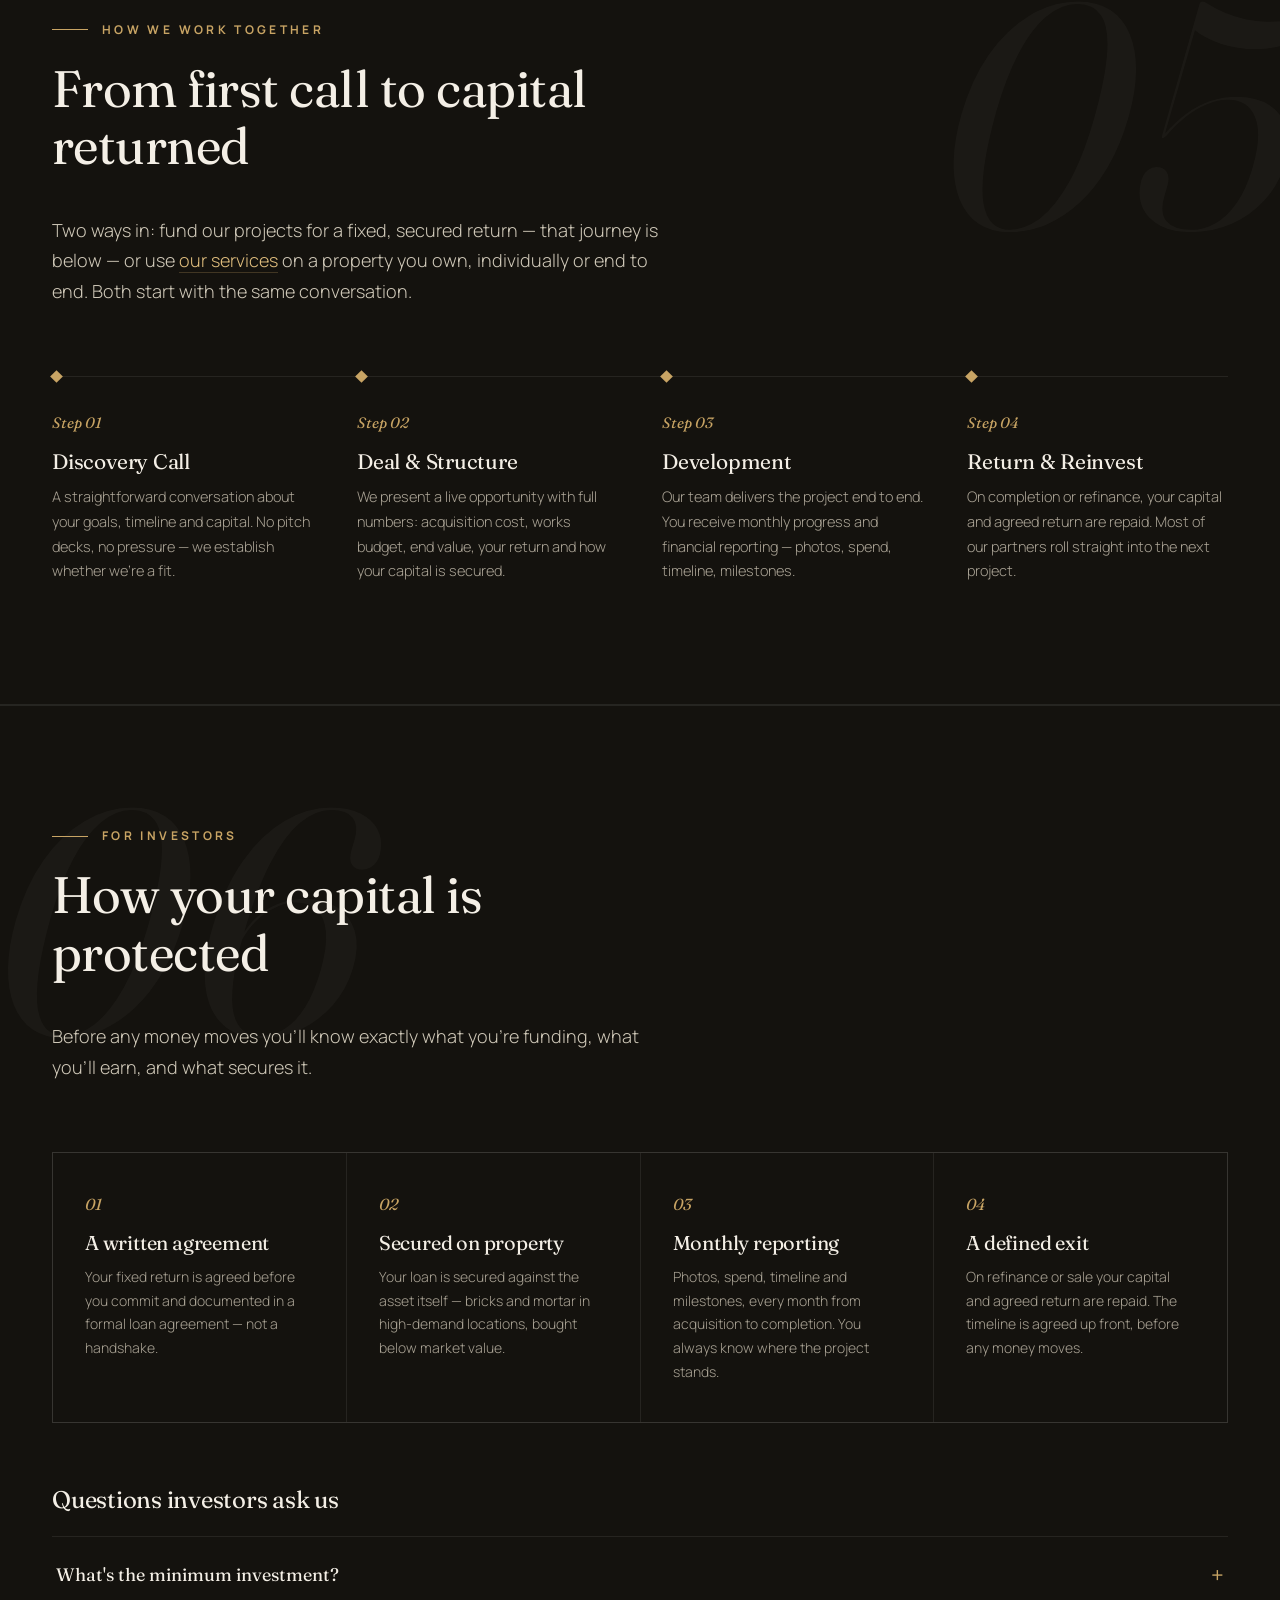
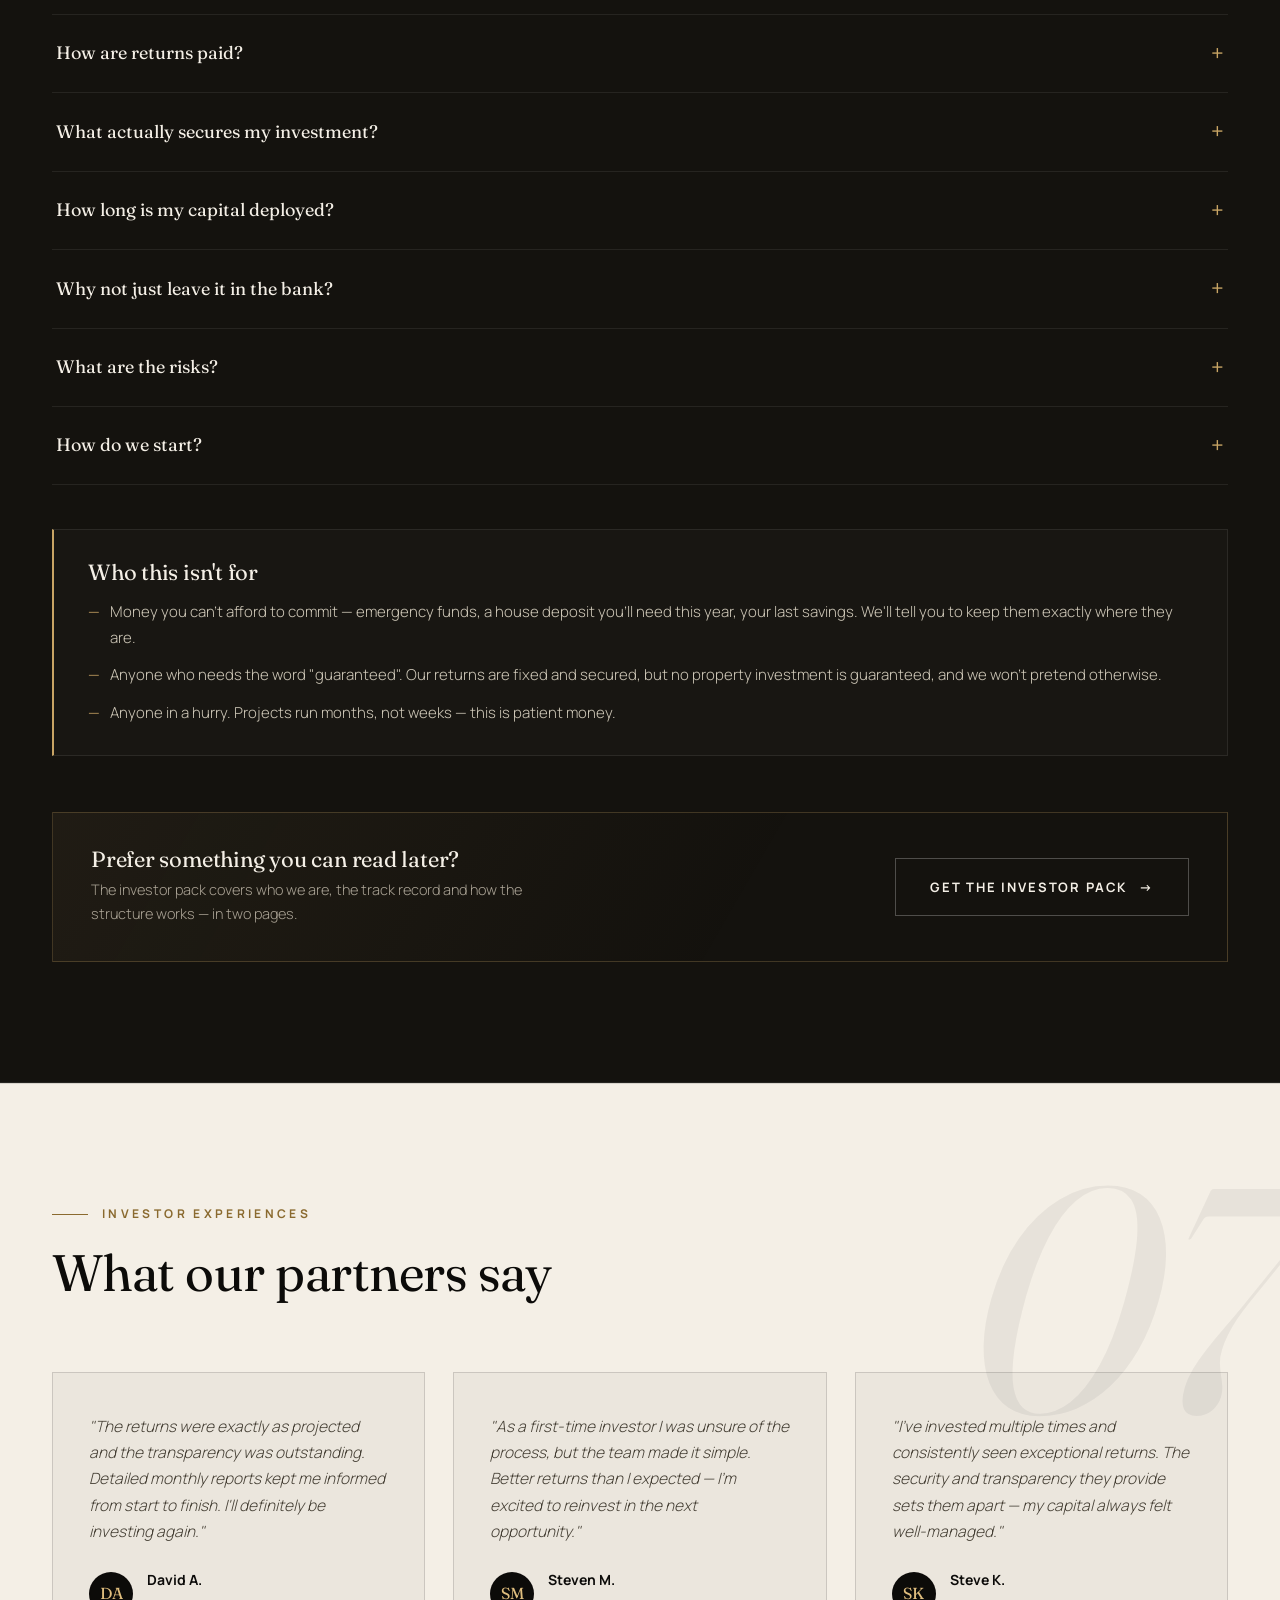
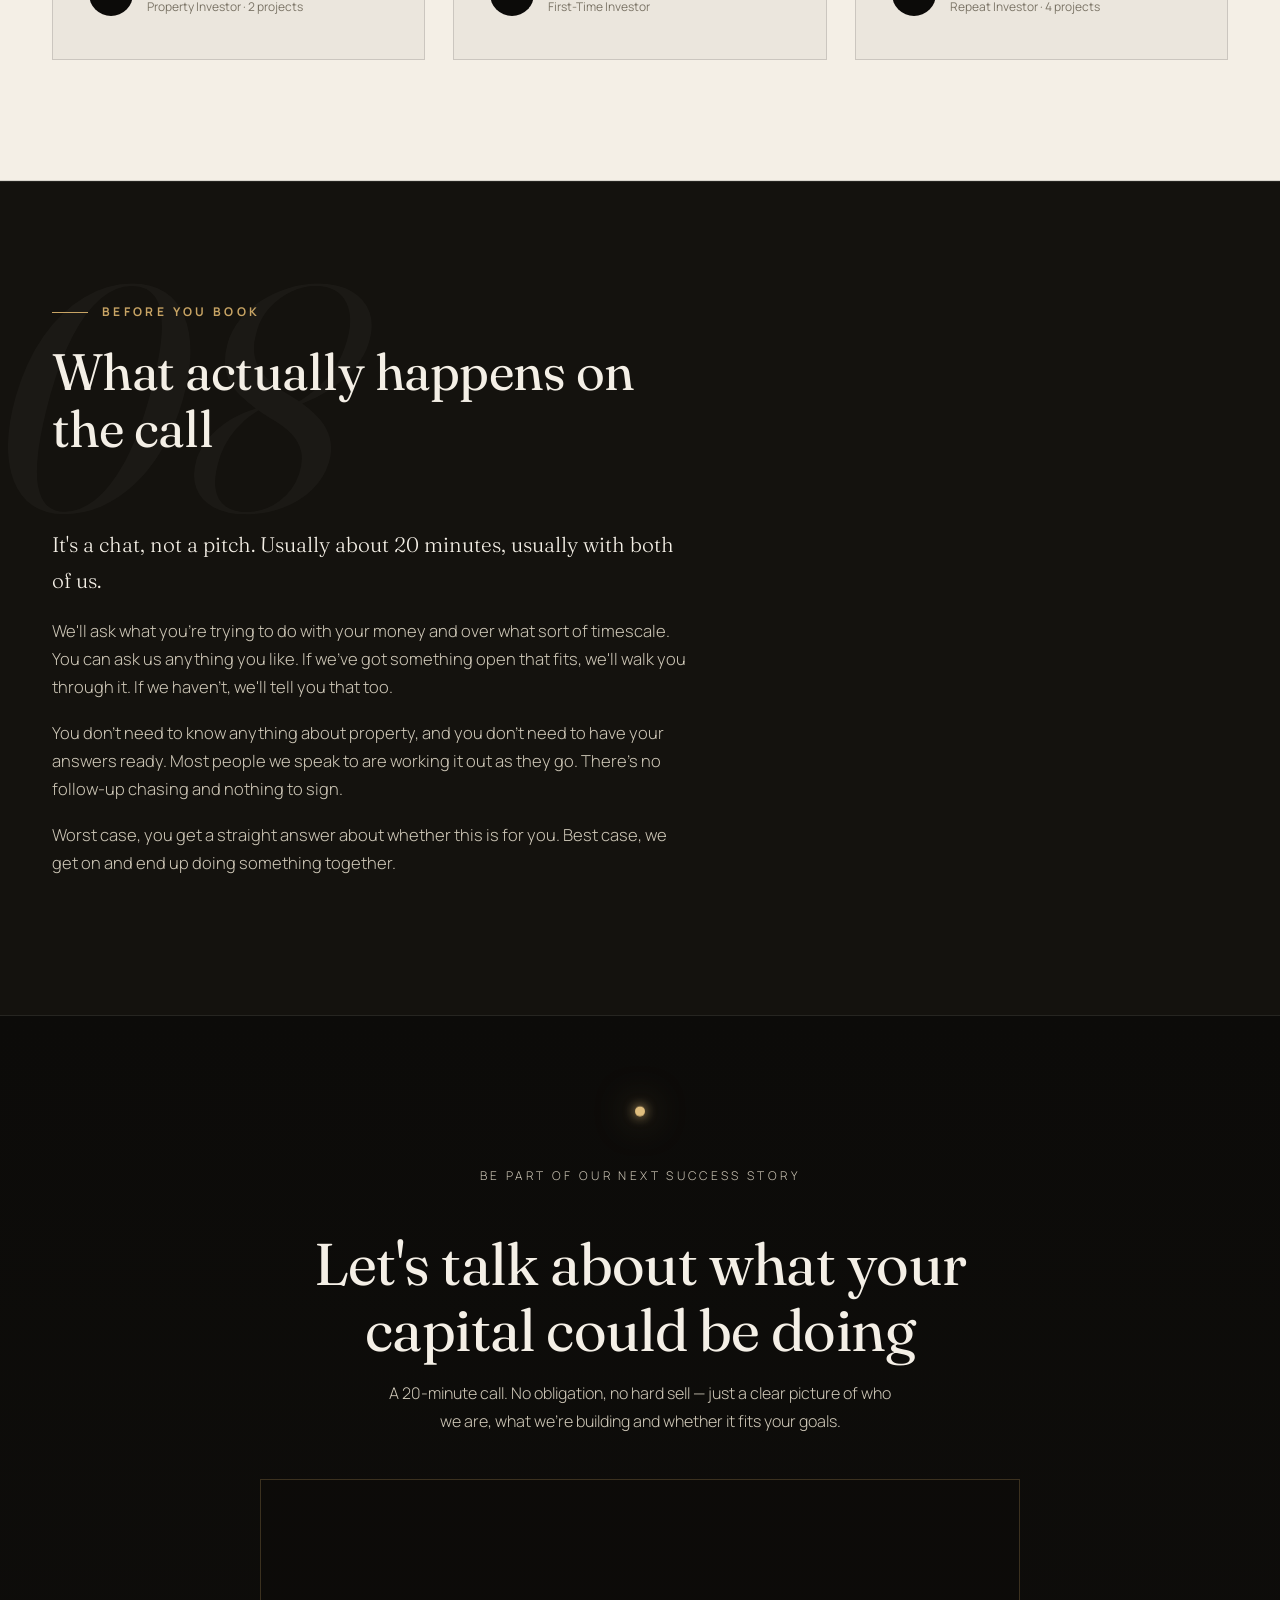
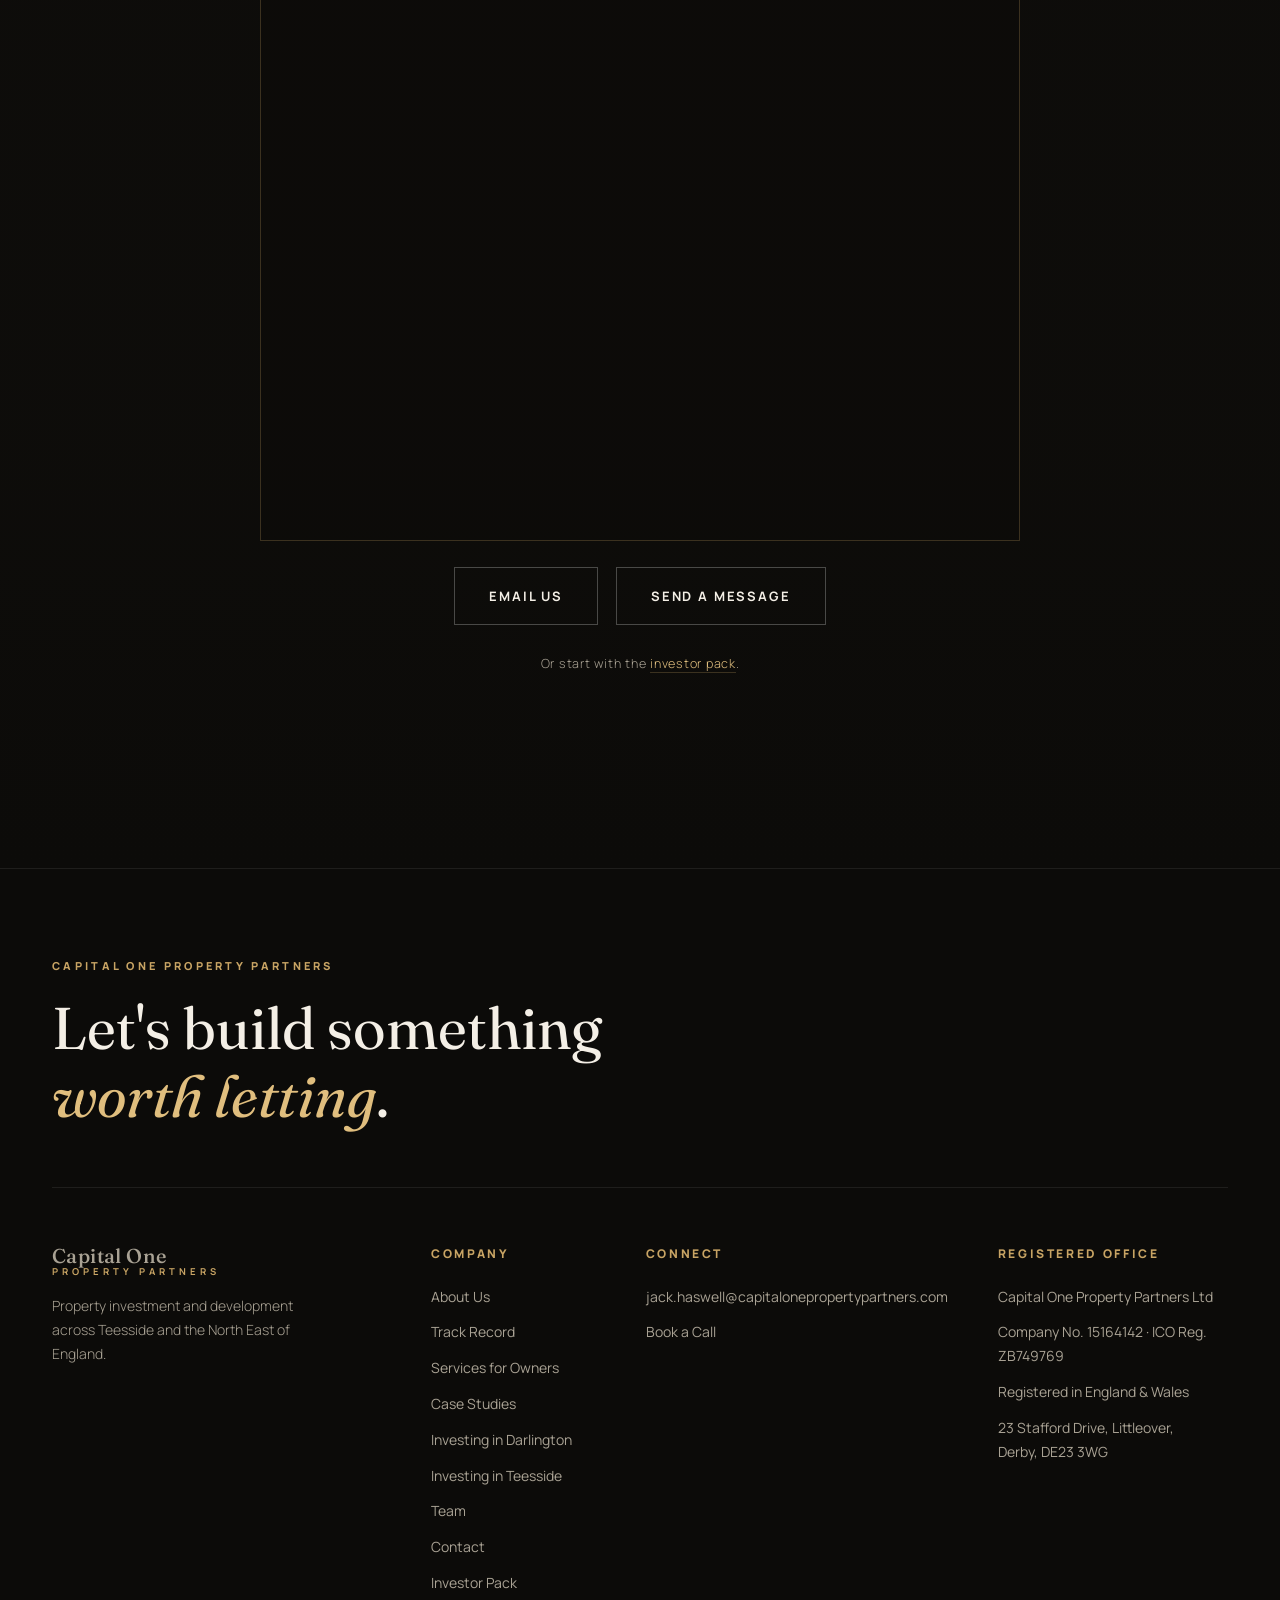
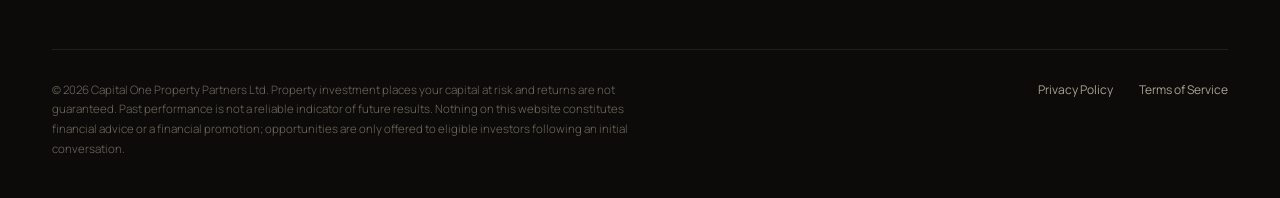
==== commit a327656a: "Hero note: rental income figure covers the last 18 months, not 12 Co-Authored-By: Claude Fable 5 <no" ====
--- a/index.html
+++ b/index.html
@@ -496,7 +496,7 @@
       <div class="cell rv"><div class="stat-n">£<span data-count="480">480</span>k<sup>+</sup></div><div class="stat-l">Equity Created Through Development</div></div>
       <div class="cell rv"><div class="stat-n"><span data-count="96">96</span>%</div><div class="stat-l">Average Occupancy</div></div>
     </div>
-    <p style="font-size:11px;letter-spacing:.06em;color:var(--body);opacity:.75;margin-top:14px">Rental income is the last 12 months across the portfolio; occupancy is the portfolio average.</p>
+    <p style="font-size:11px;letter-spacing:.06em;color:var(--body);opacity:.75;margin-top:14px">Rental income is the last 18 months across the portfolio; occupancy is the portfolio average.</p>
   </div>
 </div>
 
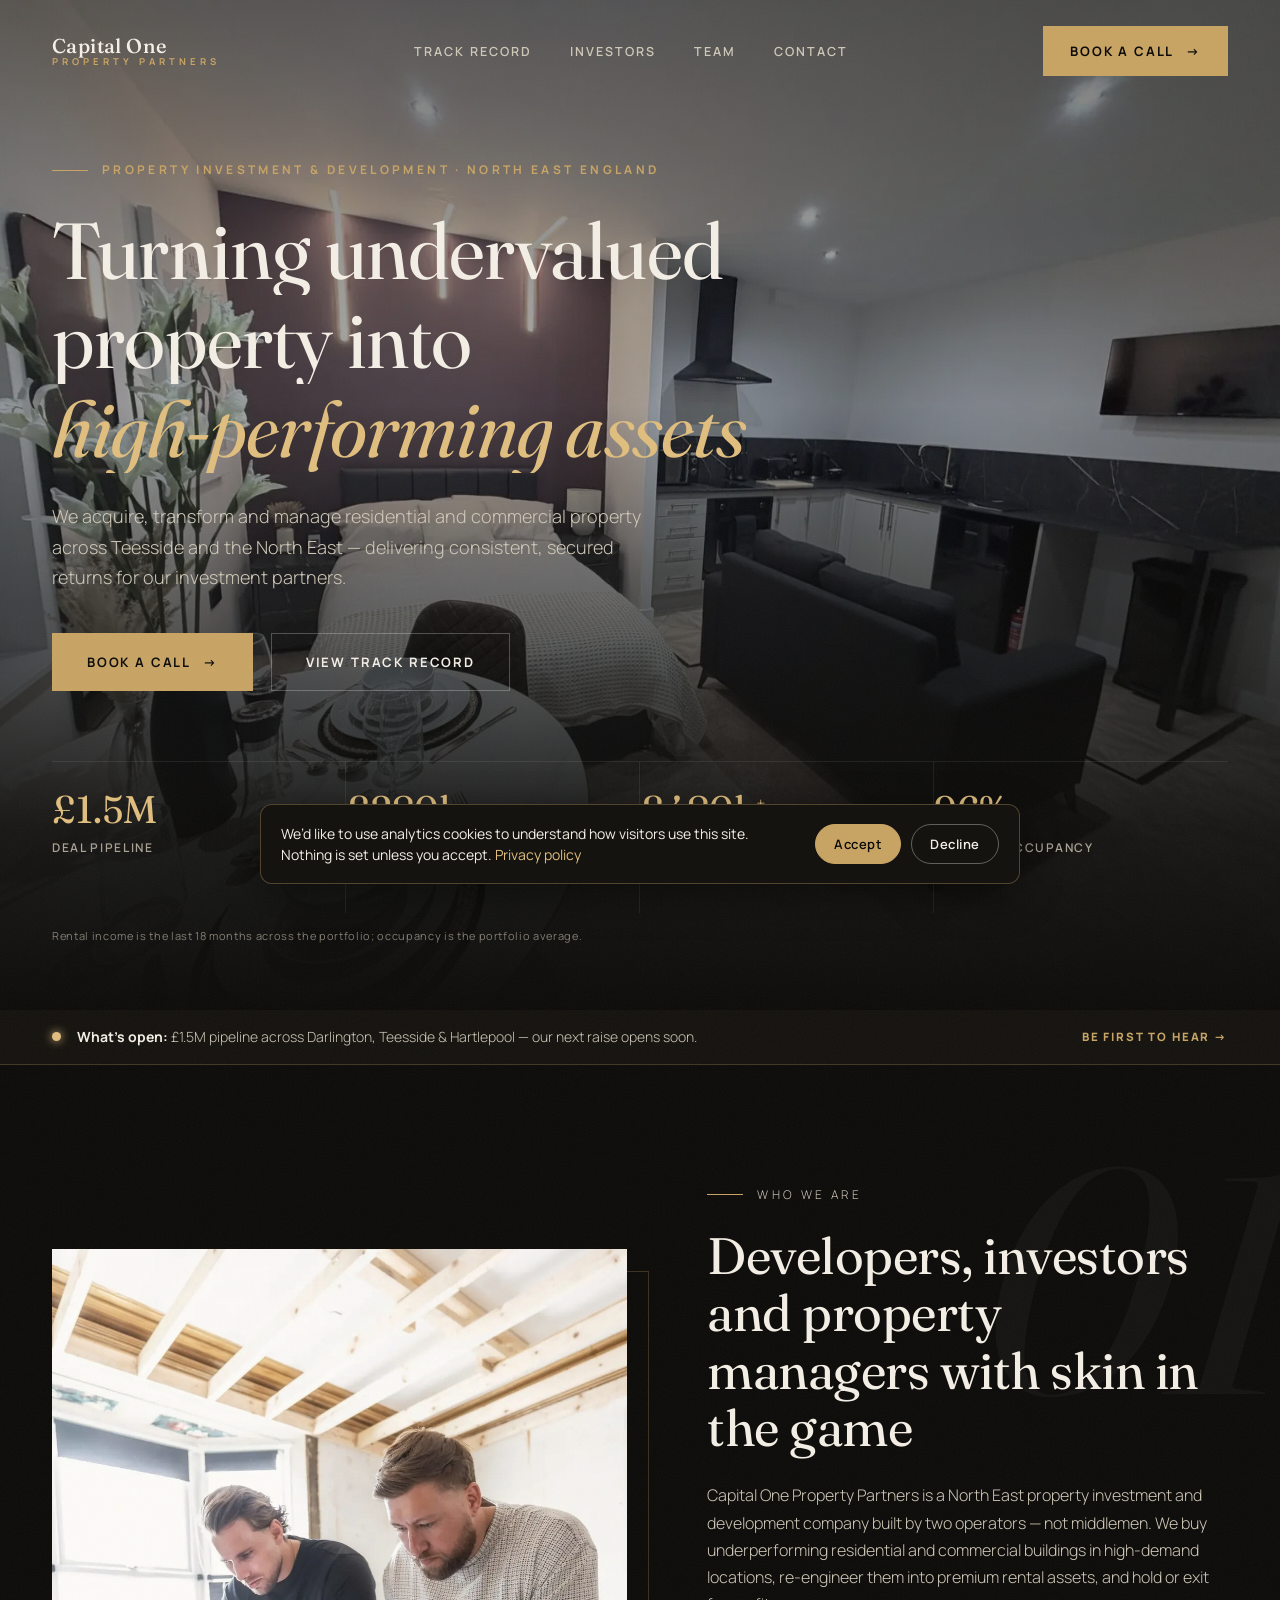
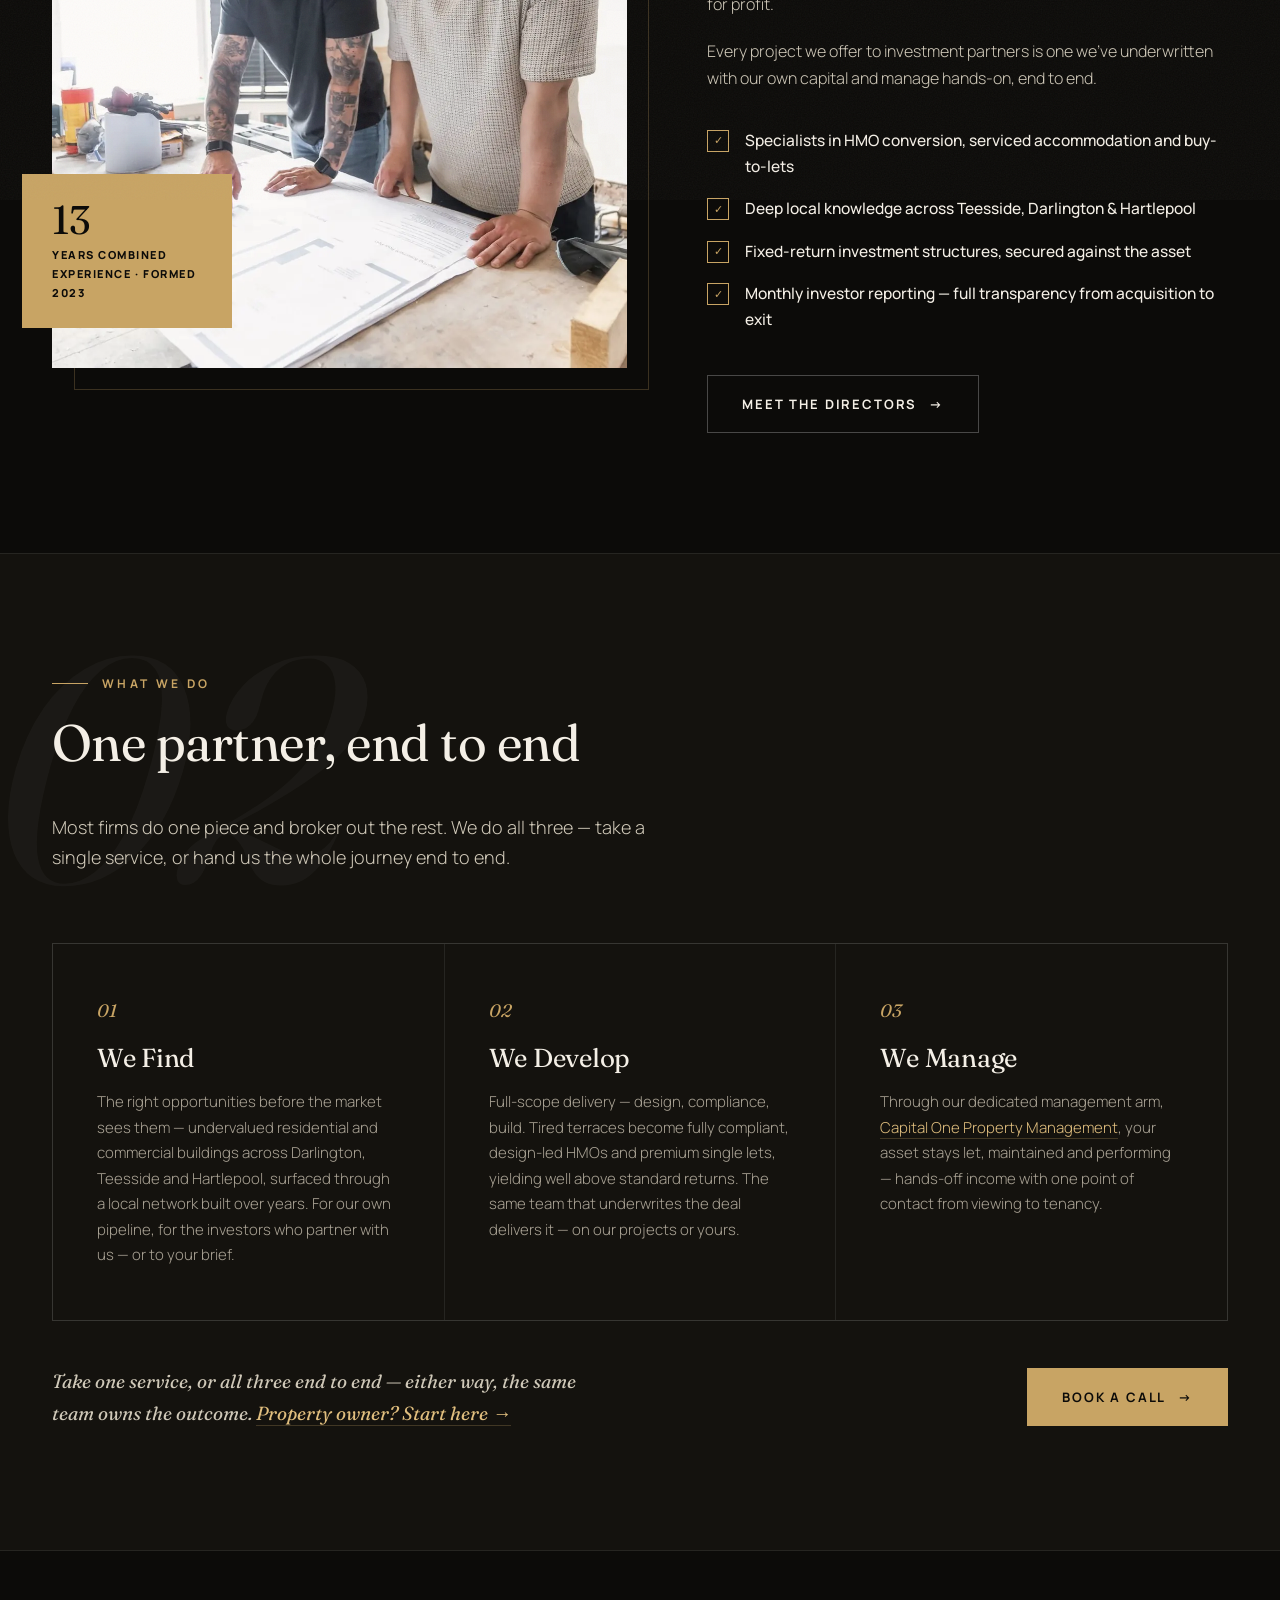
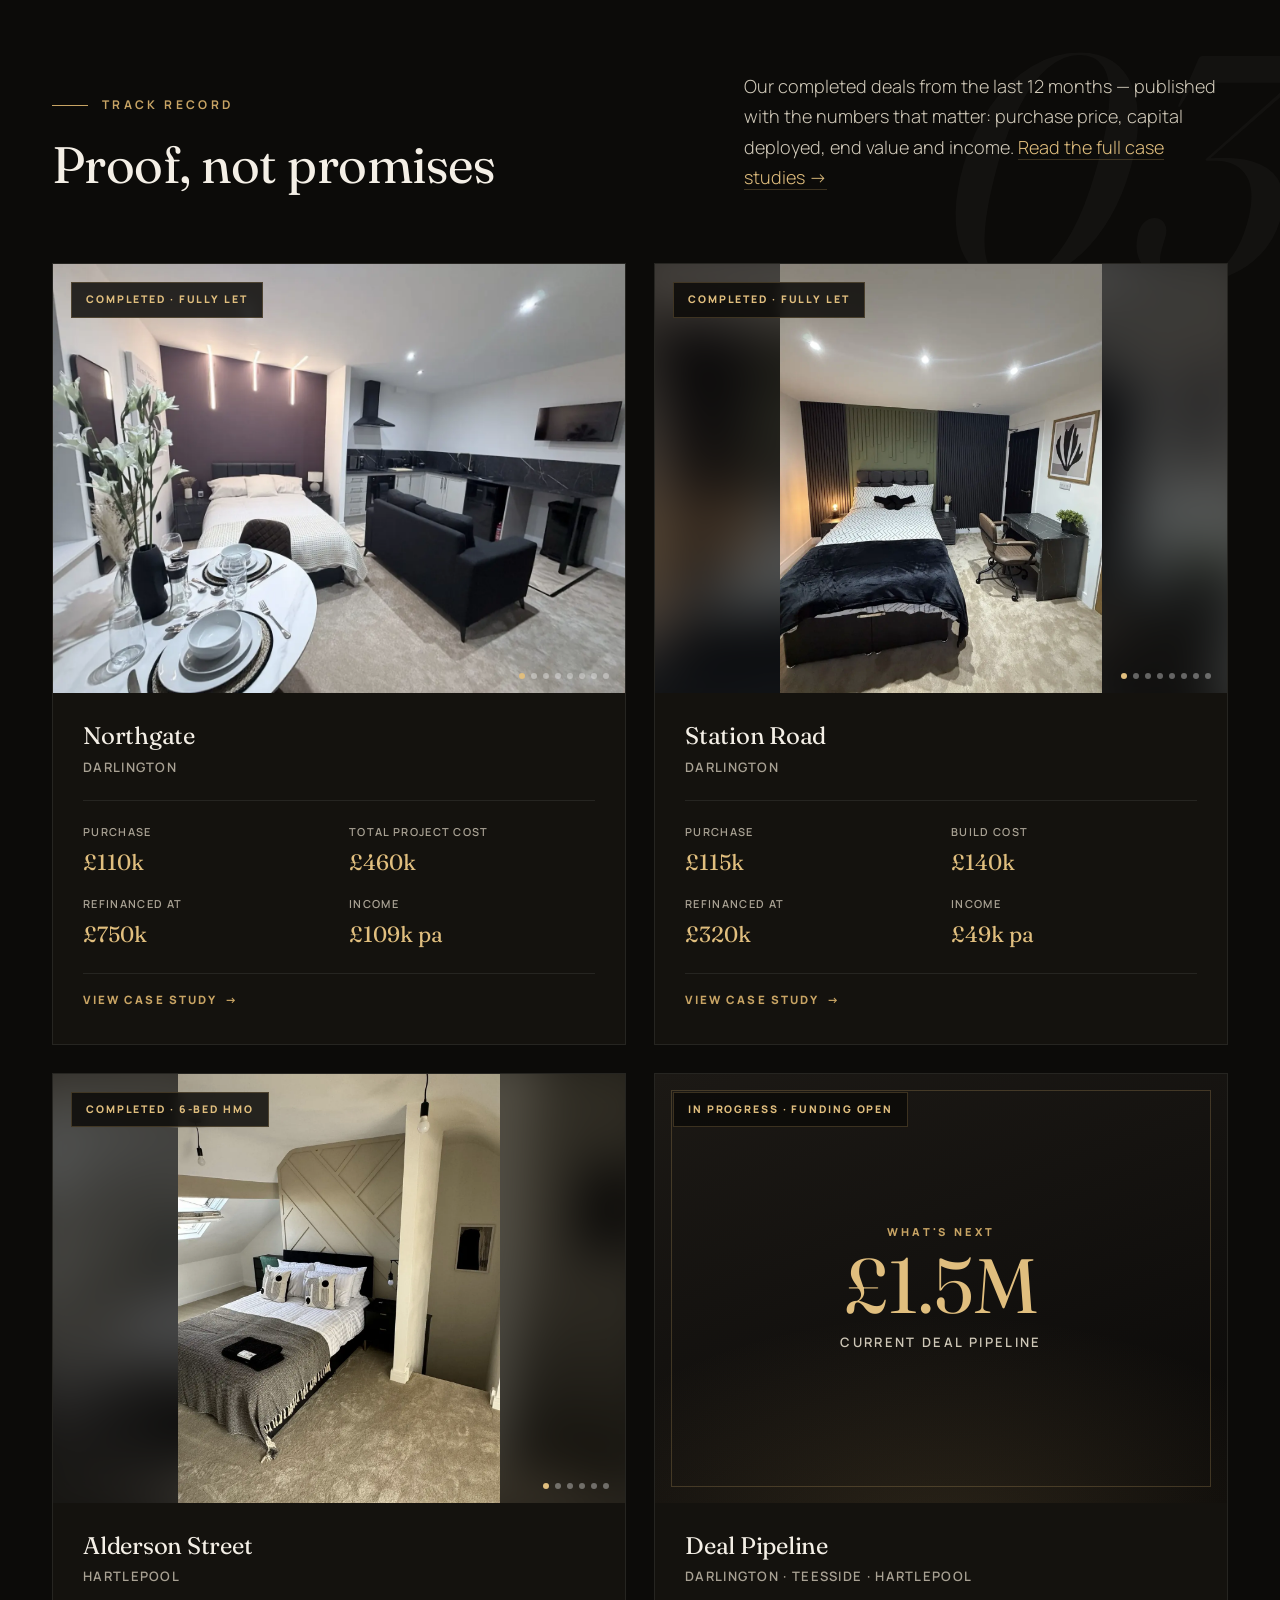
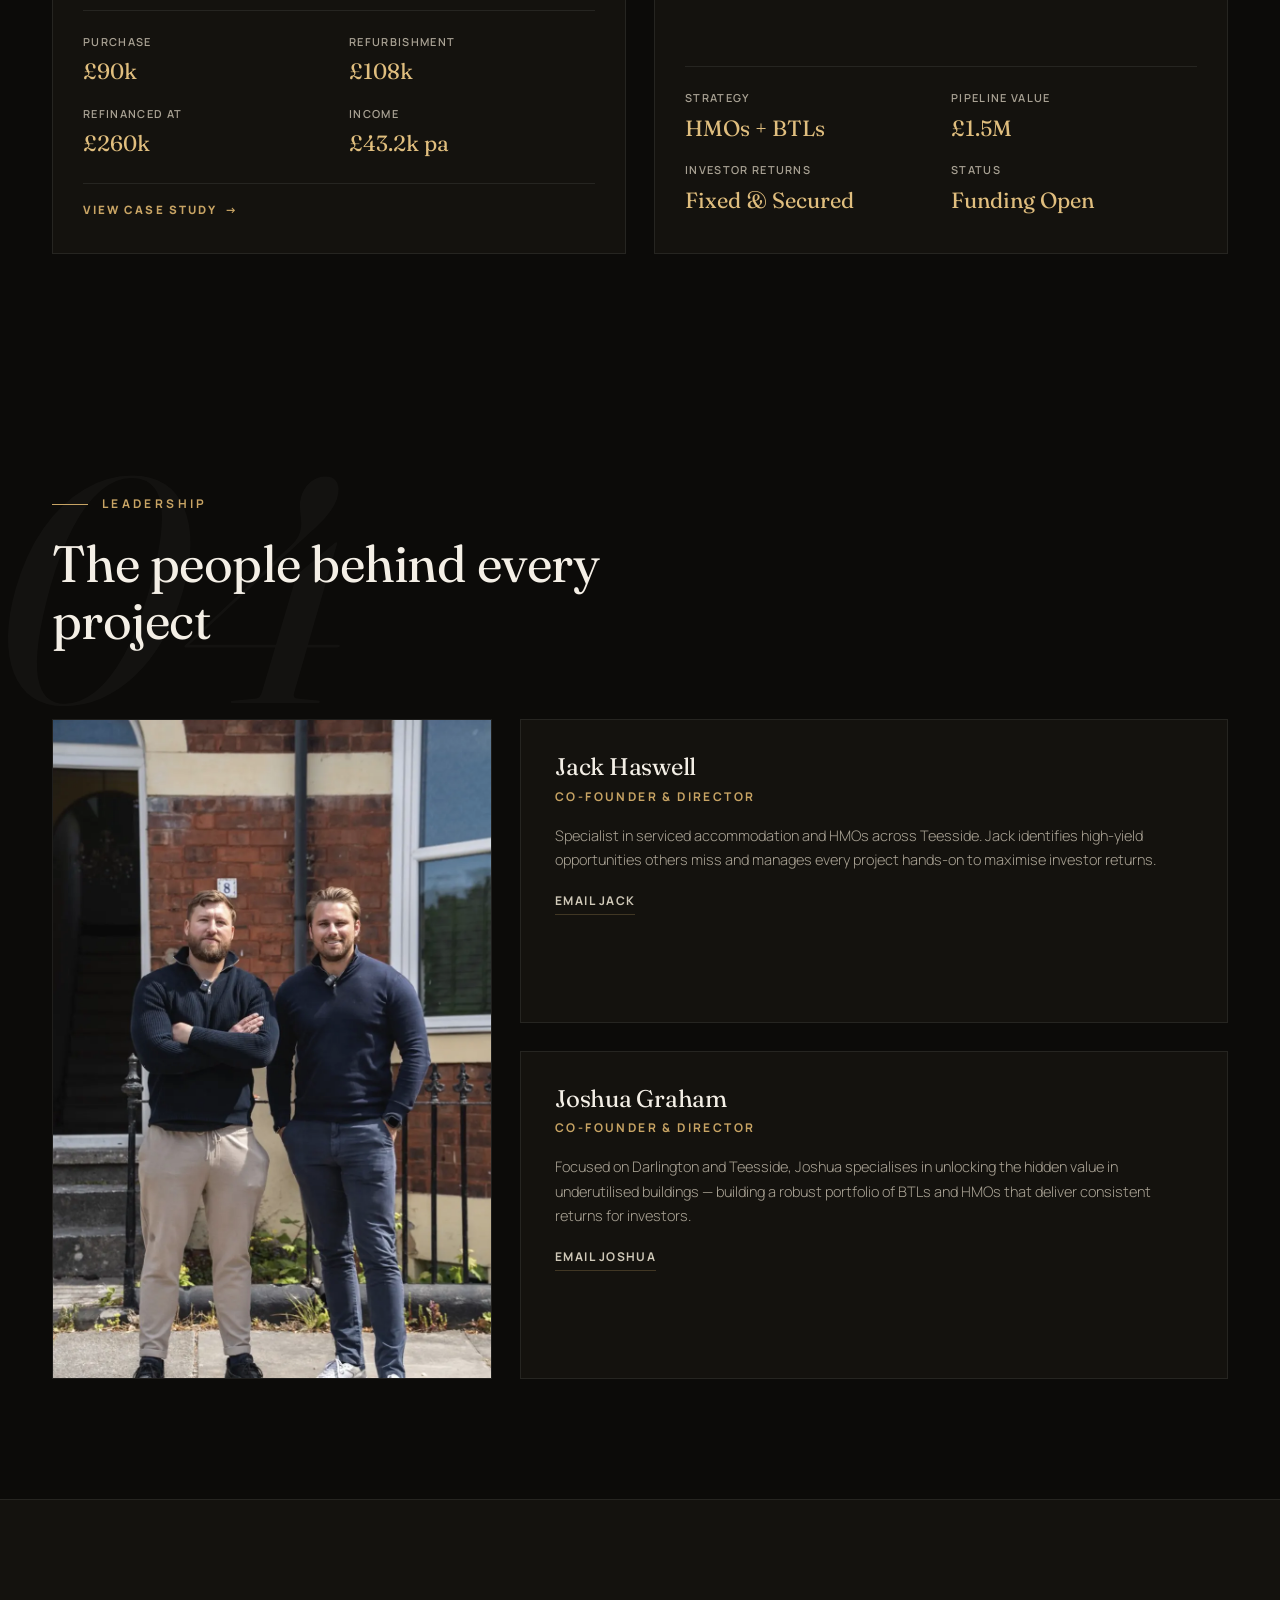
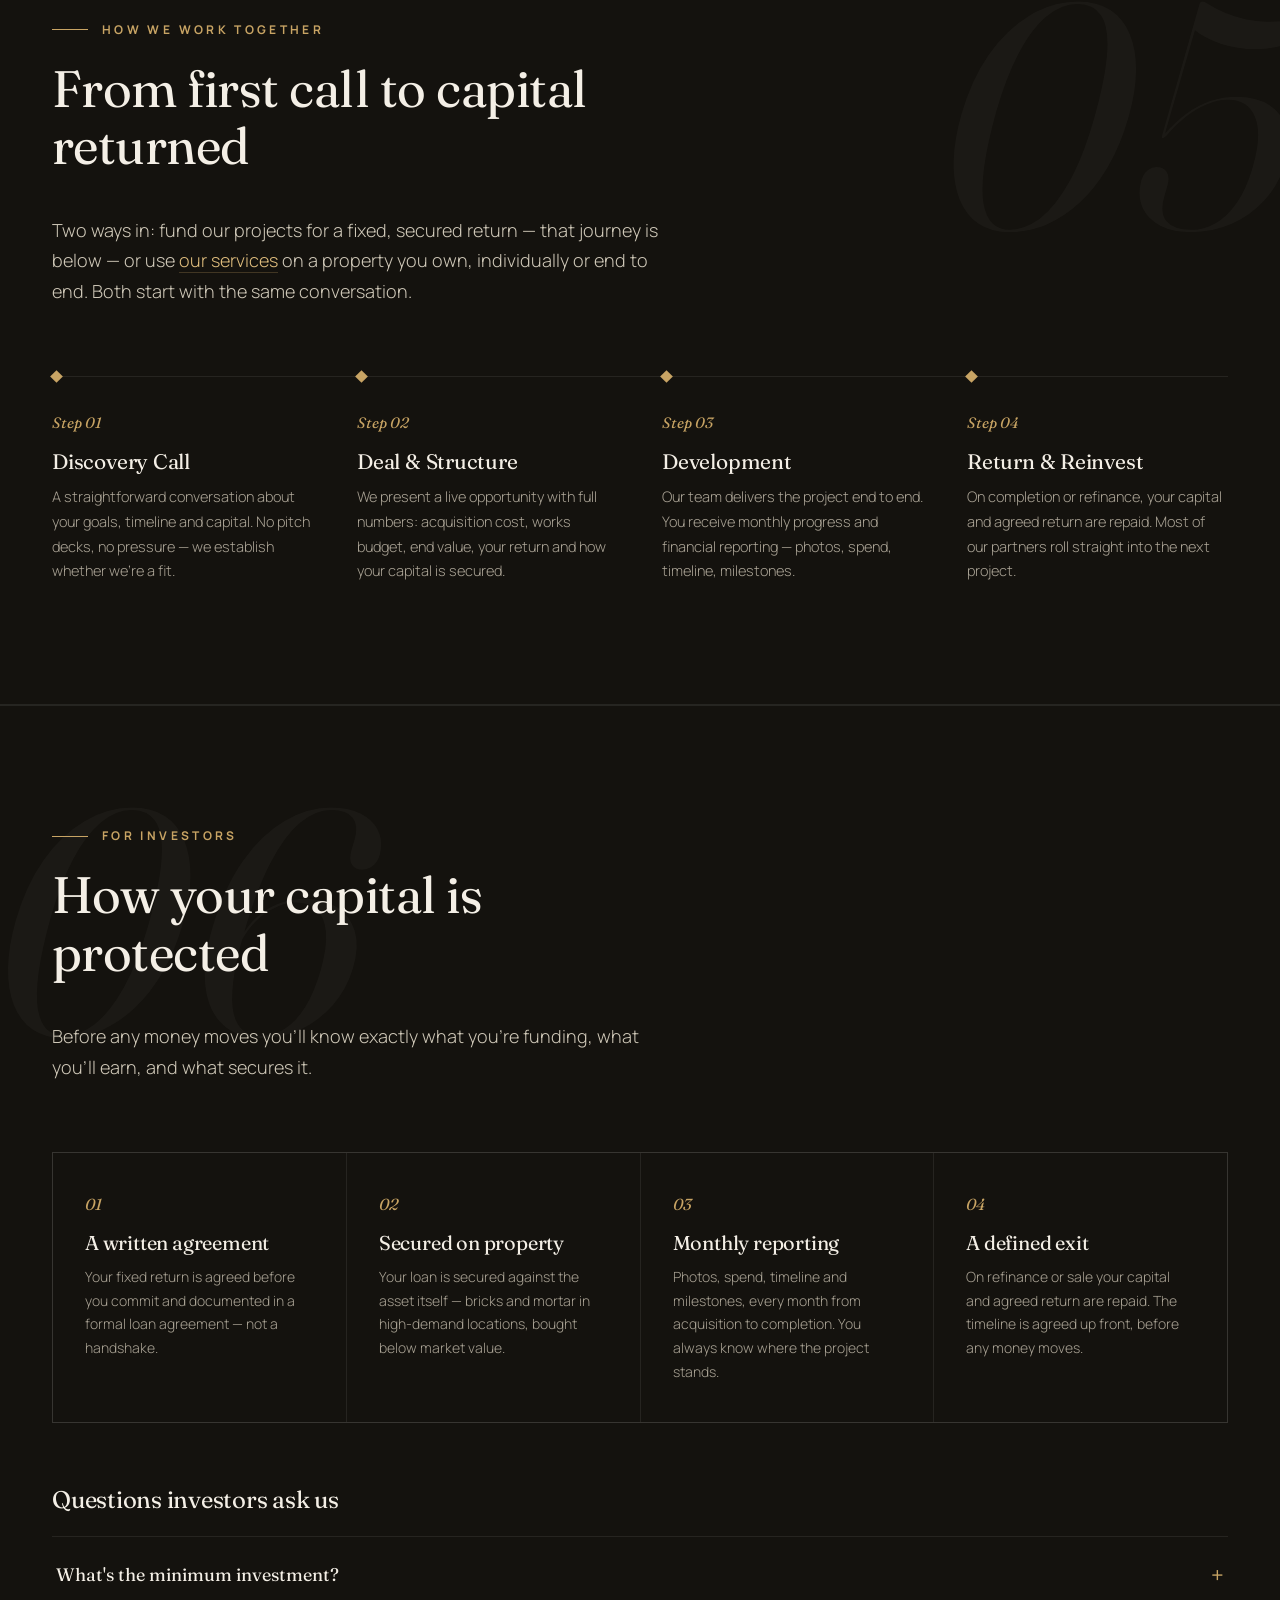
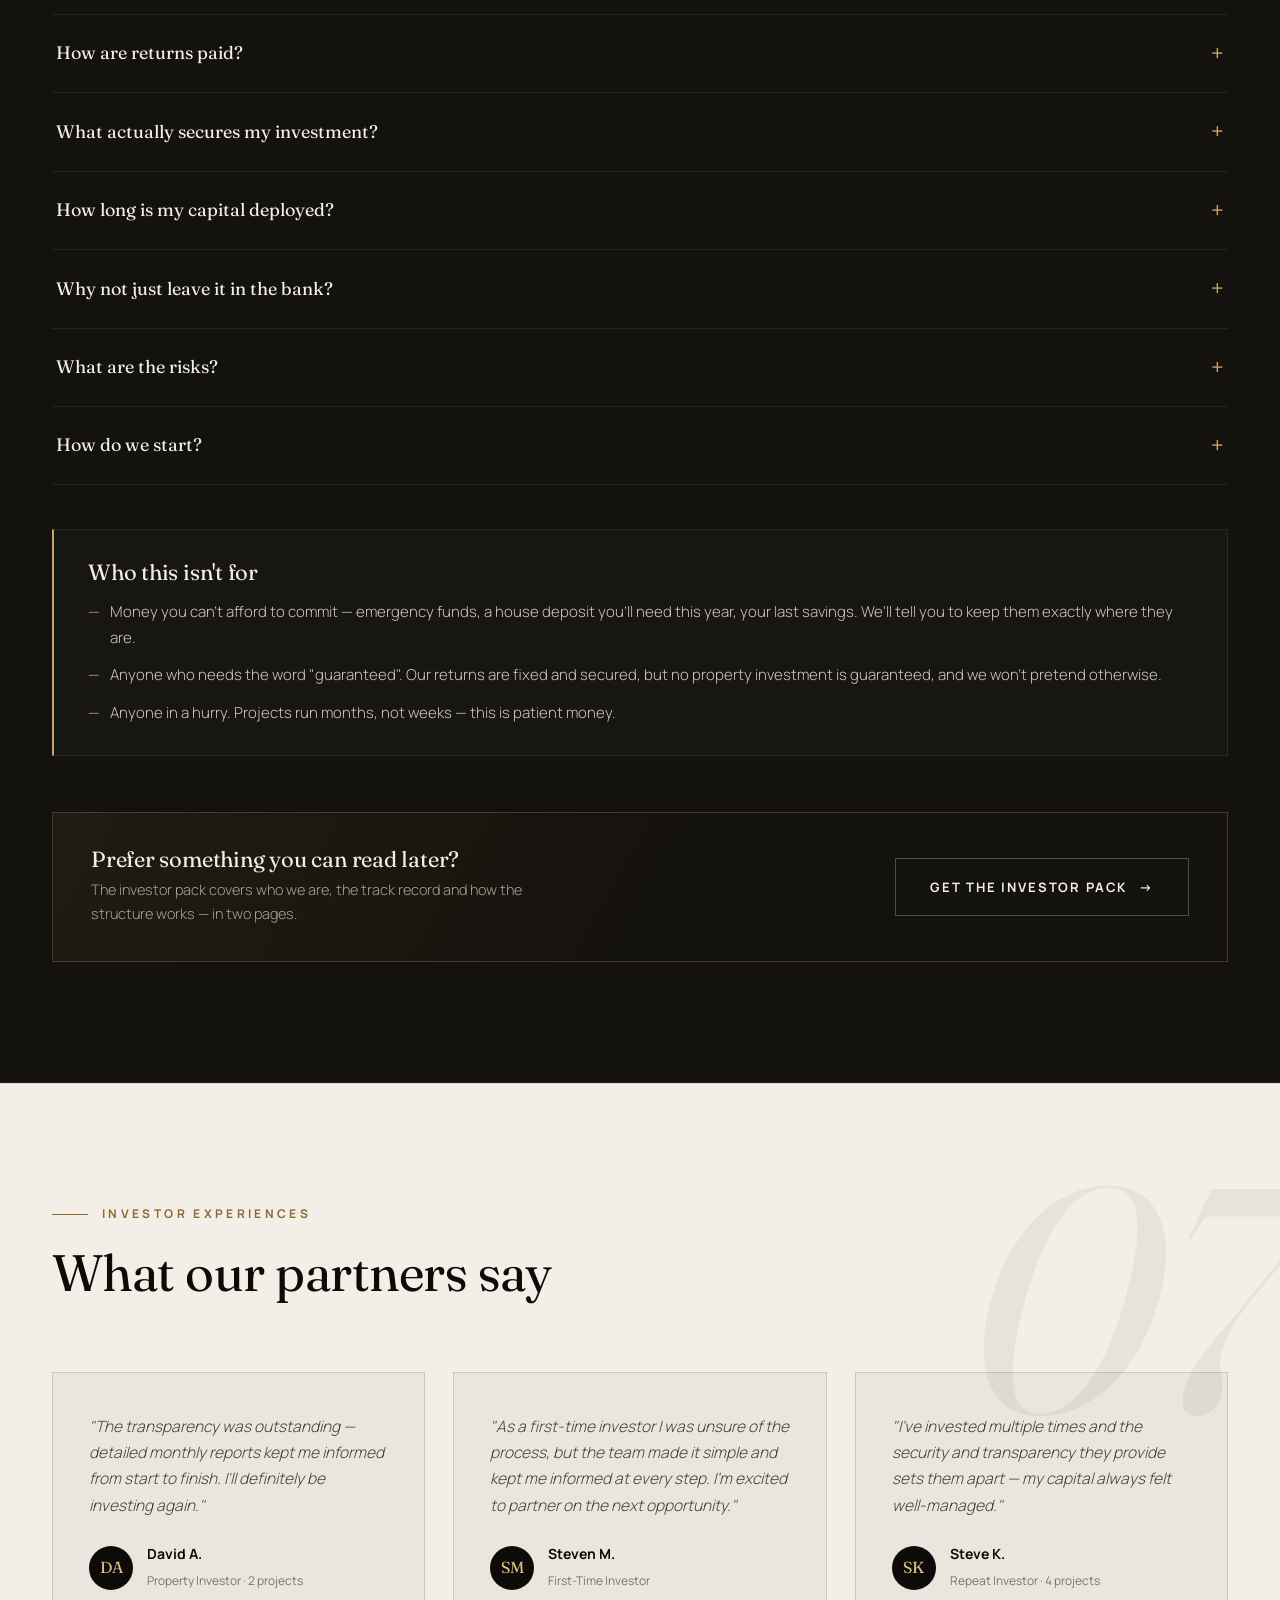
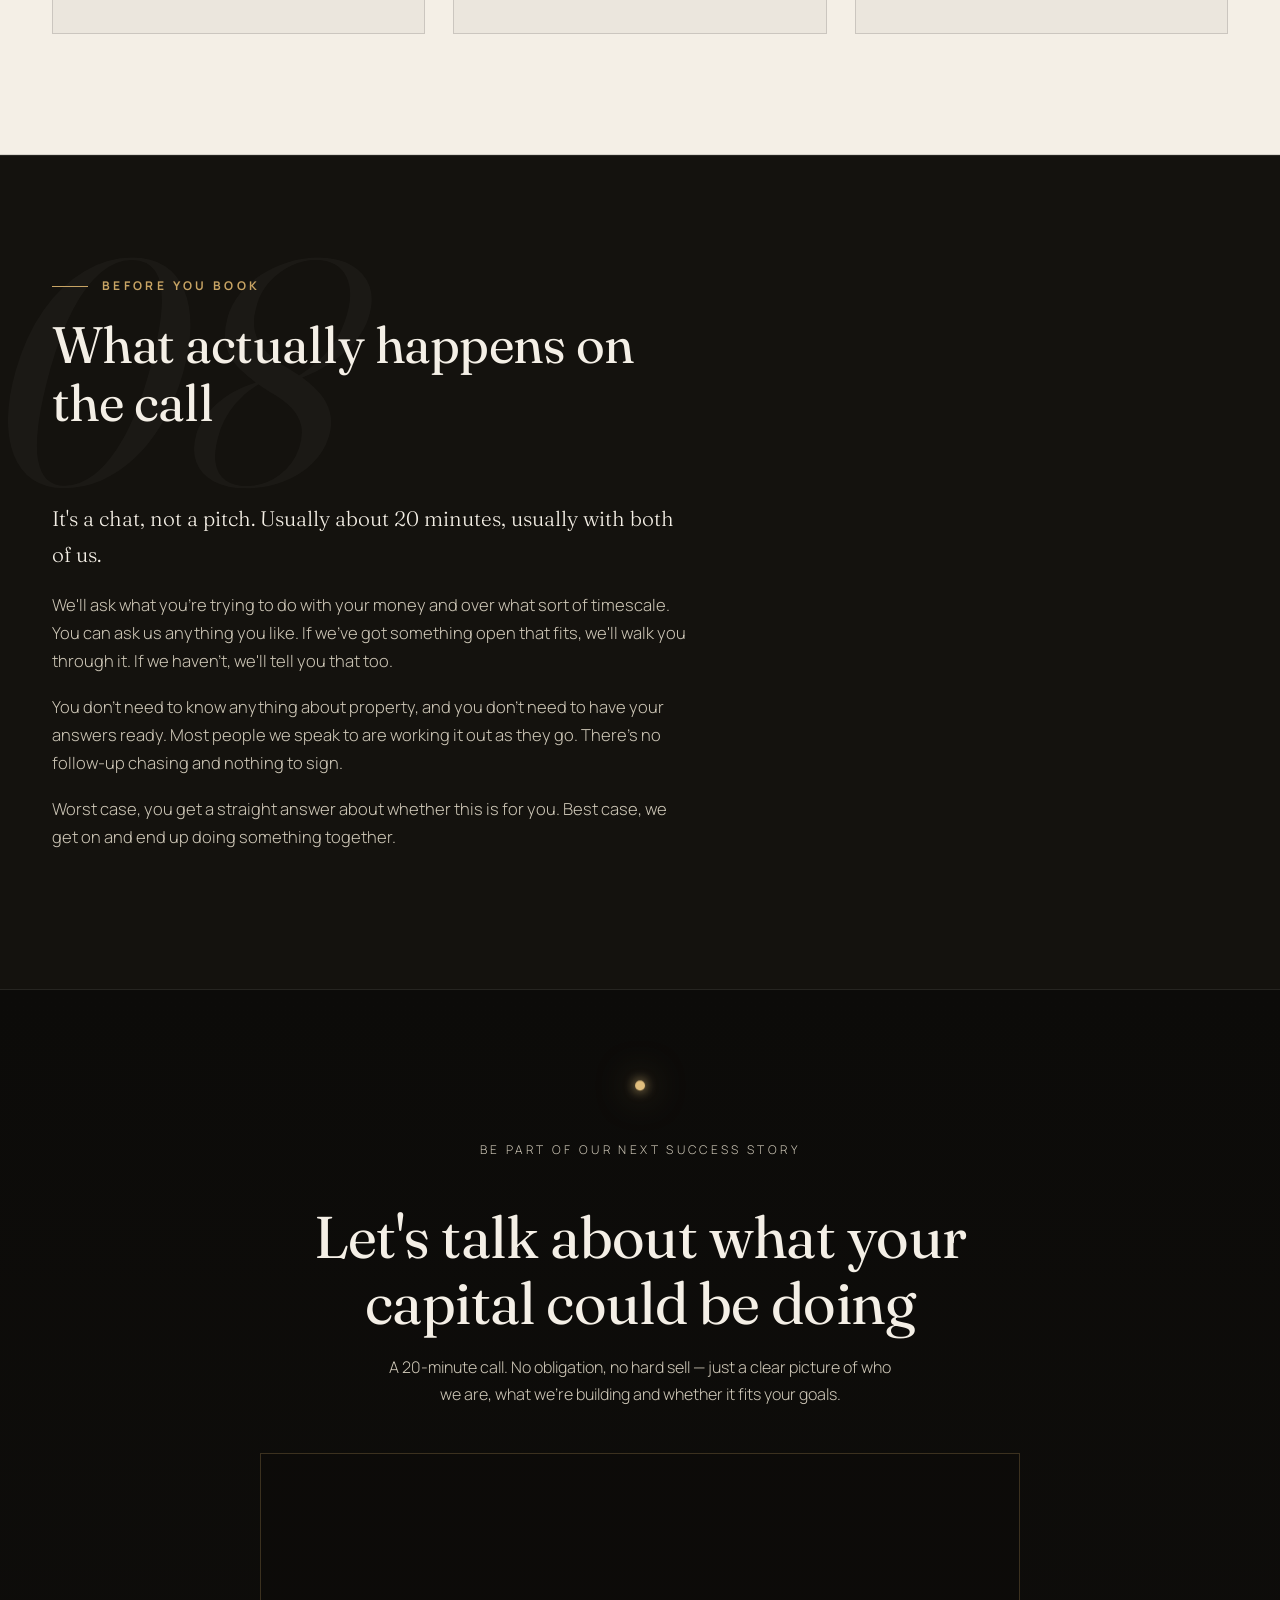
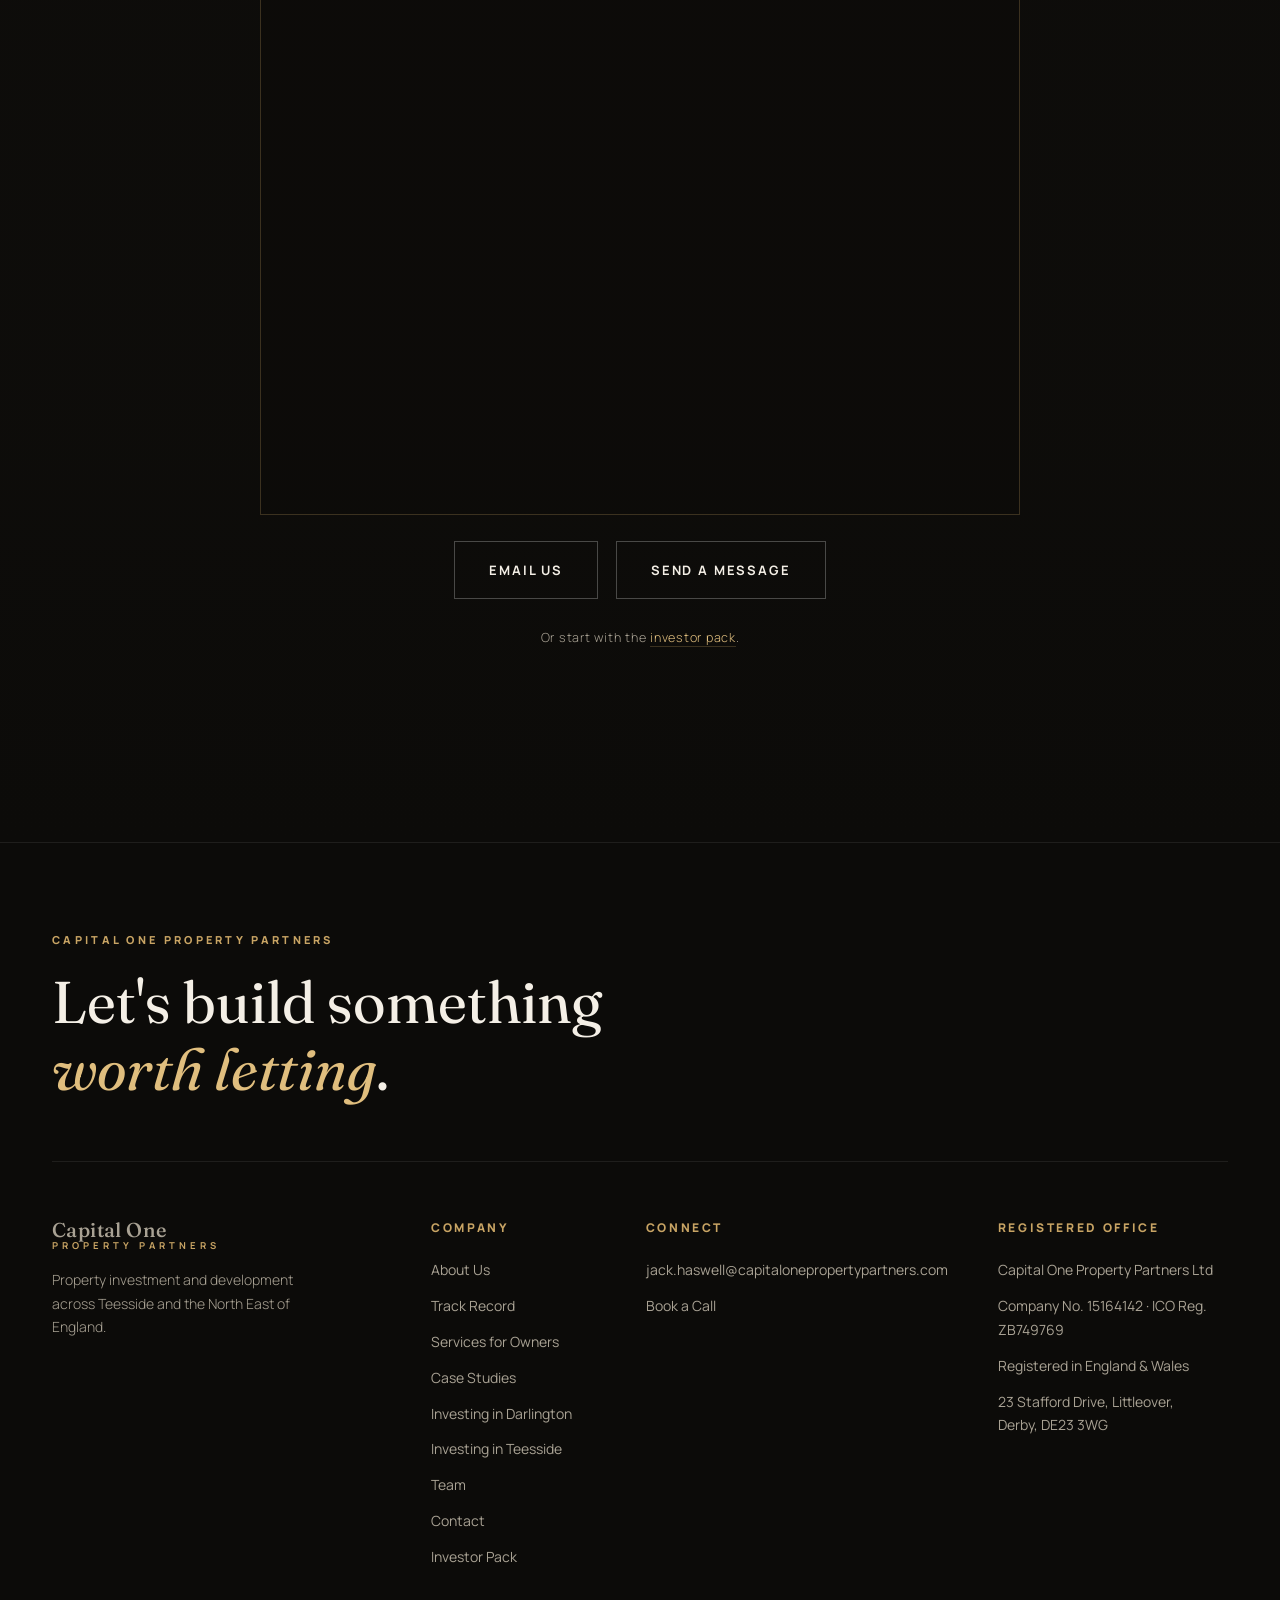
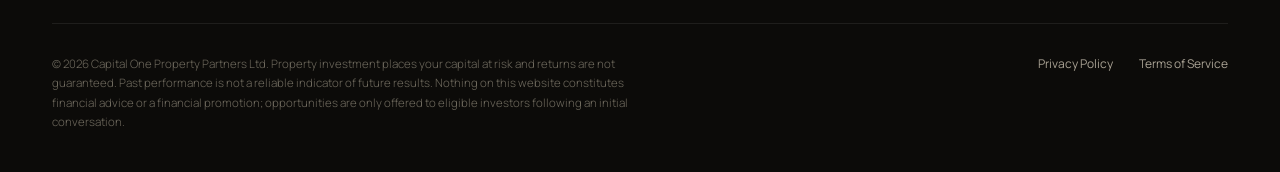
==== commit f241fbfd: "Strip returns/performance claims from investor testimonials — keep process and transparency sentimen" ====
--- a/index.html
+++ b/index.html
@@ -816,17 +816,17 @@
       </div>
     </div>
     <div class="testi-grid">
-      <!-- [PLACEHOLDER] Use real names + photos with permission — anonymous quotes cost you trust -->
+      <!-- Returns/performance claims removed 2026-10-29 for financial-promotion caution. Investors are real — confirm final wording with each named person before launch. -->
       <div class="testi rv">
-        <p>"The returns were exactly as projected and the transparency was outstanding. Detailed monthly reports kept me informed from start to finish. I'll definitely be investing again."</p>
+        <p>"The transparency was outstanding — detailed monthly reports kept me informed from start to finish. I'll definitely be investing again."</p>
         <div class="who"><div class="avatar">DA</div><div><b>David A.</b><span>Property Investor · 2 projects</span></div></div>
       </div>
       <div class="testi rv">
-        <p>"As a first-time investor I was unsure of the process, but the team made it simple. Better returns than I expected — I'm excited to reinvest in the next opportunity."</p>
+        <p>"As a first-time investor I was unsure of the process, but the team made it simple and kept me informed at every step. I'm excited to partner on the next opportunity."</p>
         <div class="who"><div class="avatar">SM</div><div><b>Steven M.</b><span>First-Time Investor</span></div></div>
       </div>
       <div class="testi rv">
-        <p>"I've invested multiple times and consistently seen exceptional returns. The security and transparency they provide sets them apart — my capital always felt well-managed."</p>
+        <p>"I've invested multiple times and the security and transparency they provide sets them apart — my capital always felt well-managed."</p>
         <div class="who"><div class="avatar">SK</div><div><b>Steve K.</b><span>Repeat Investor · 4 projects</span></div></div>
       </div>
     </div>
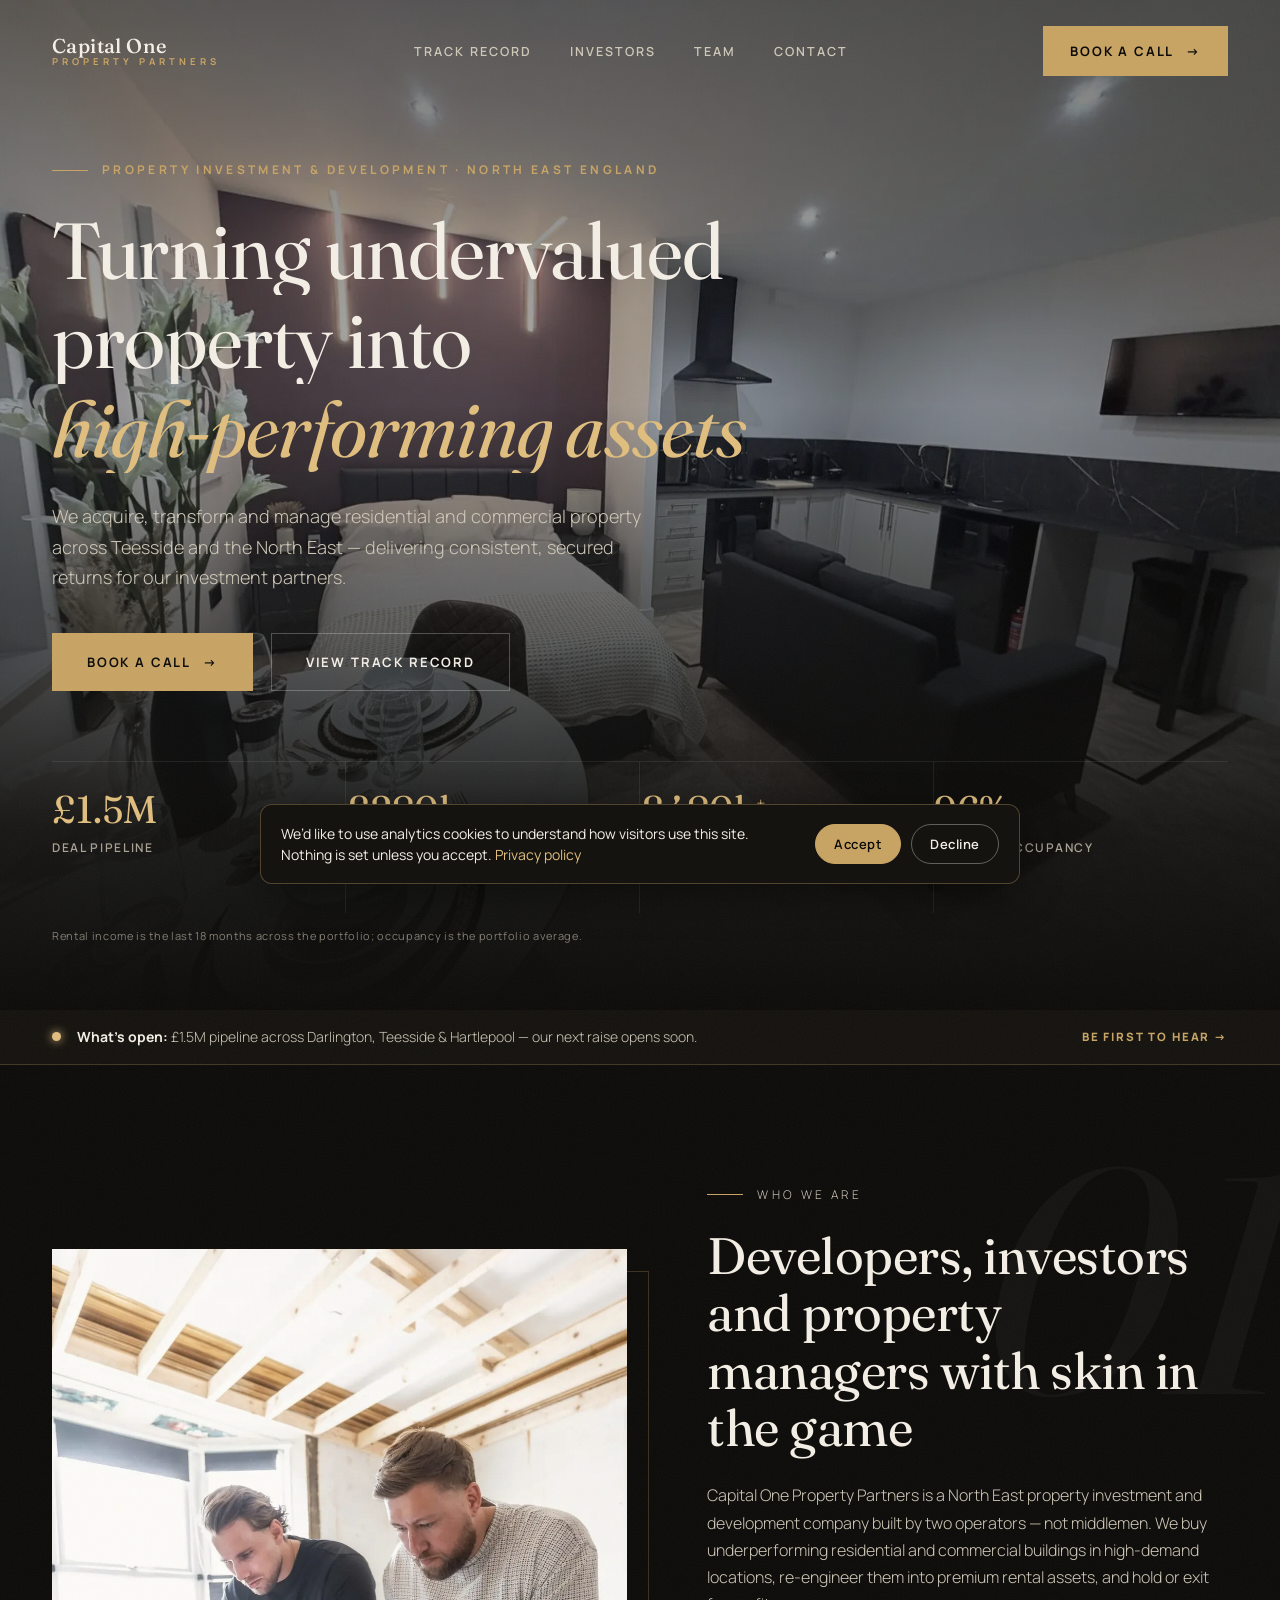
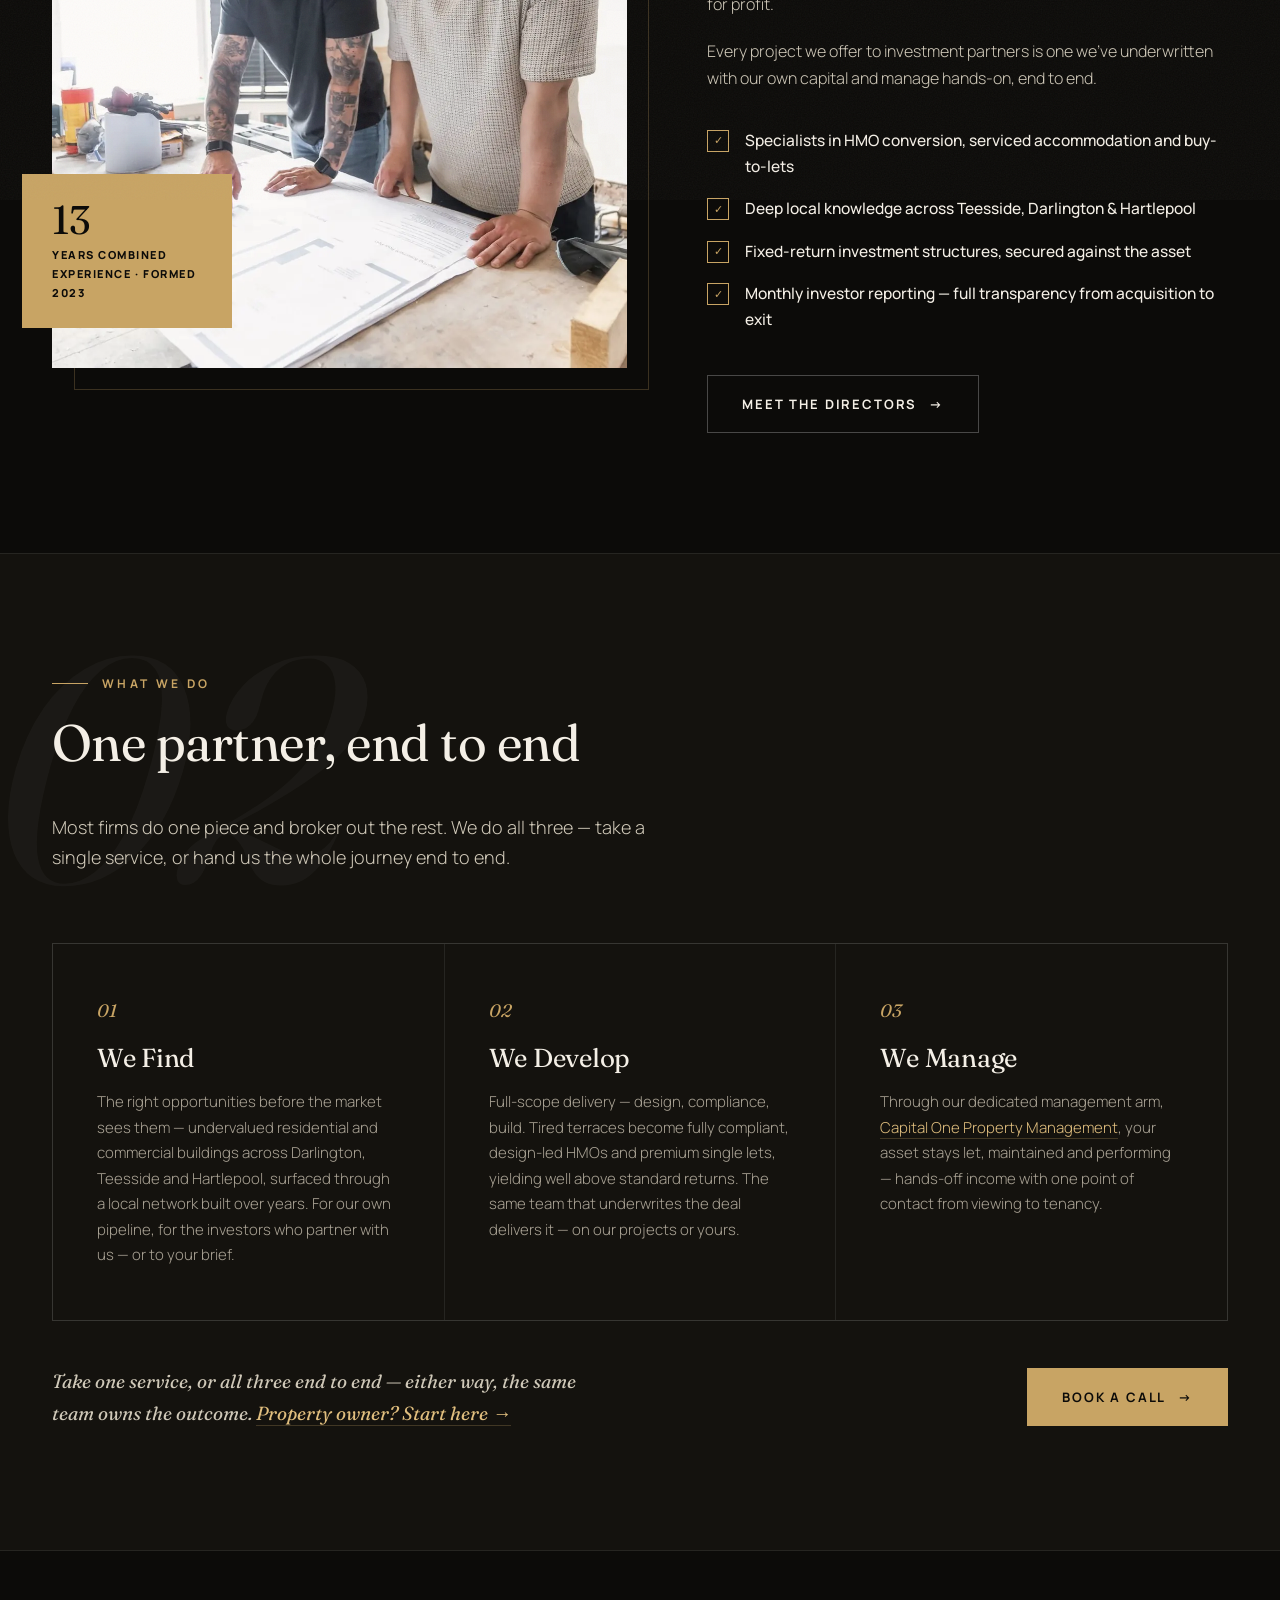
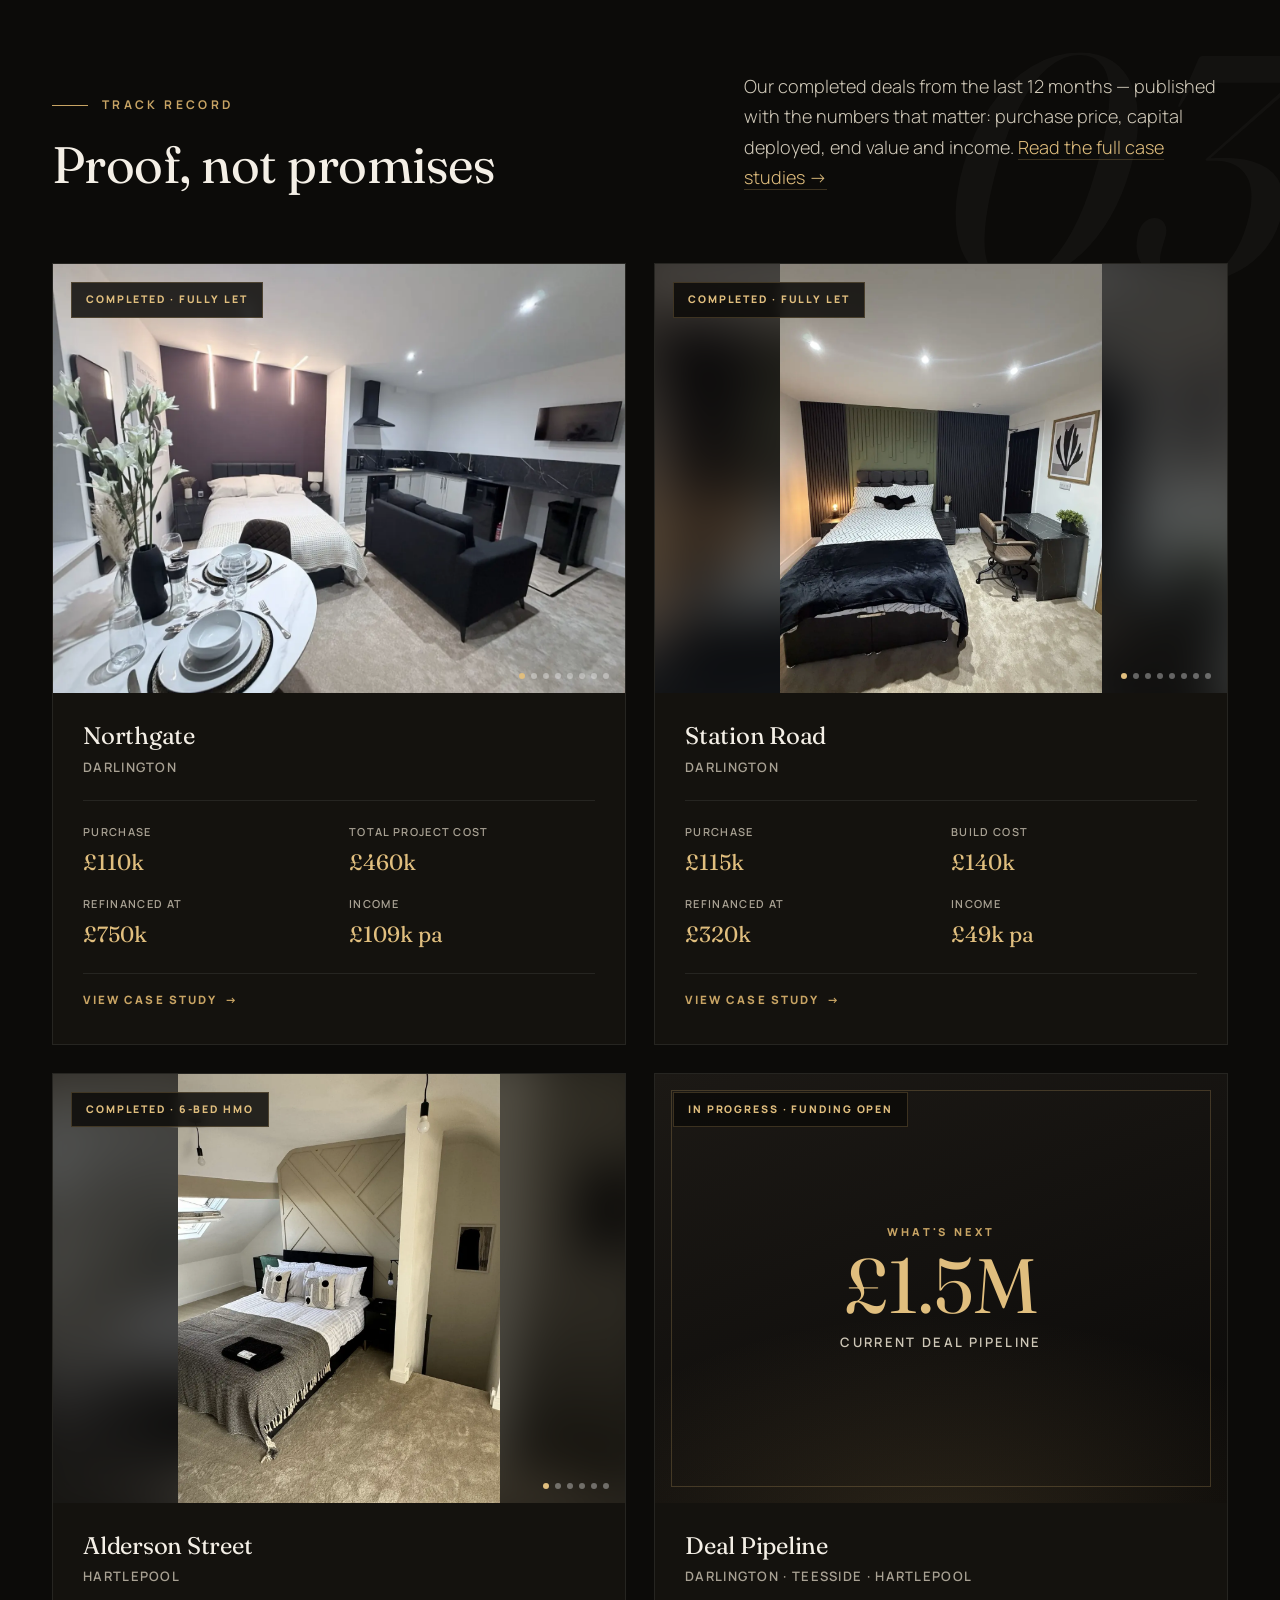
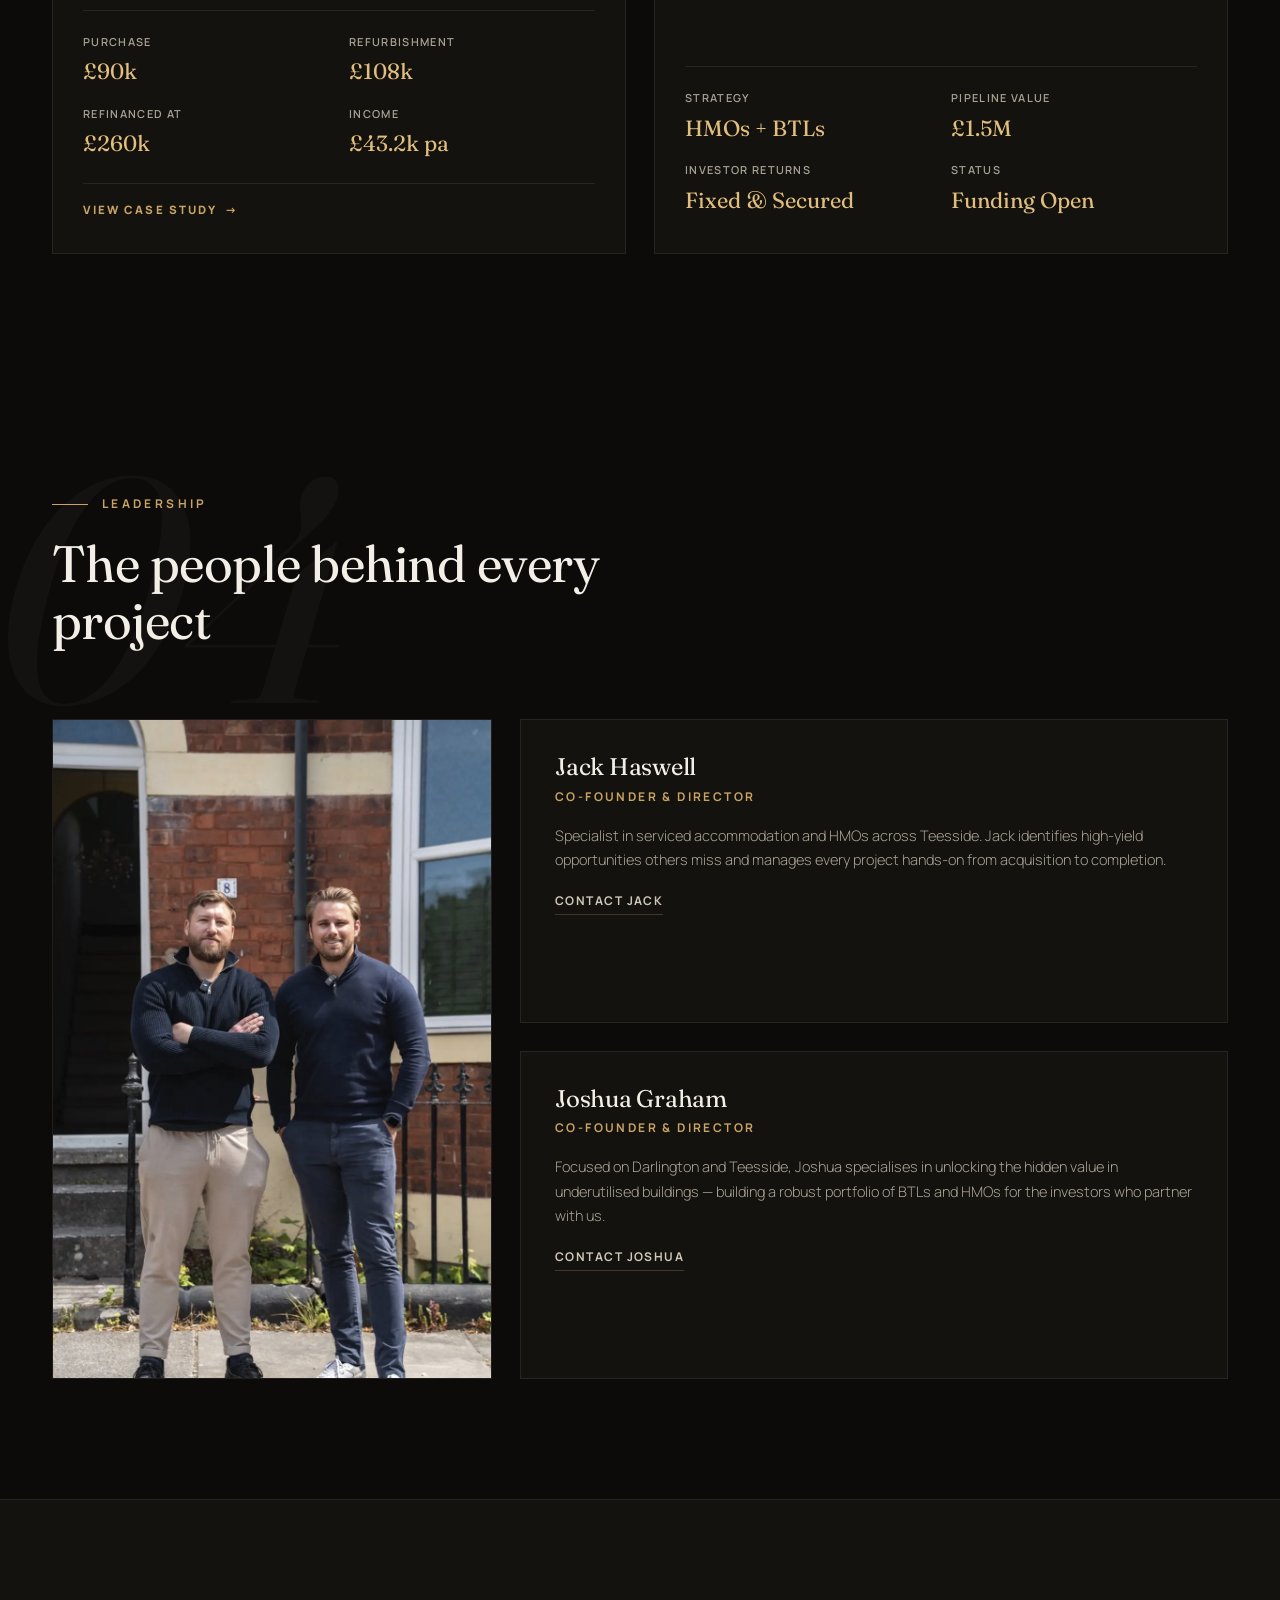
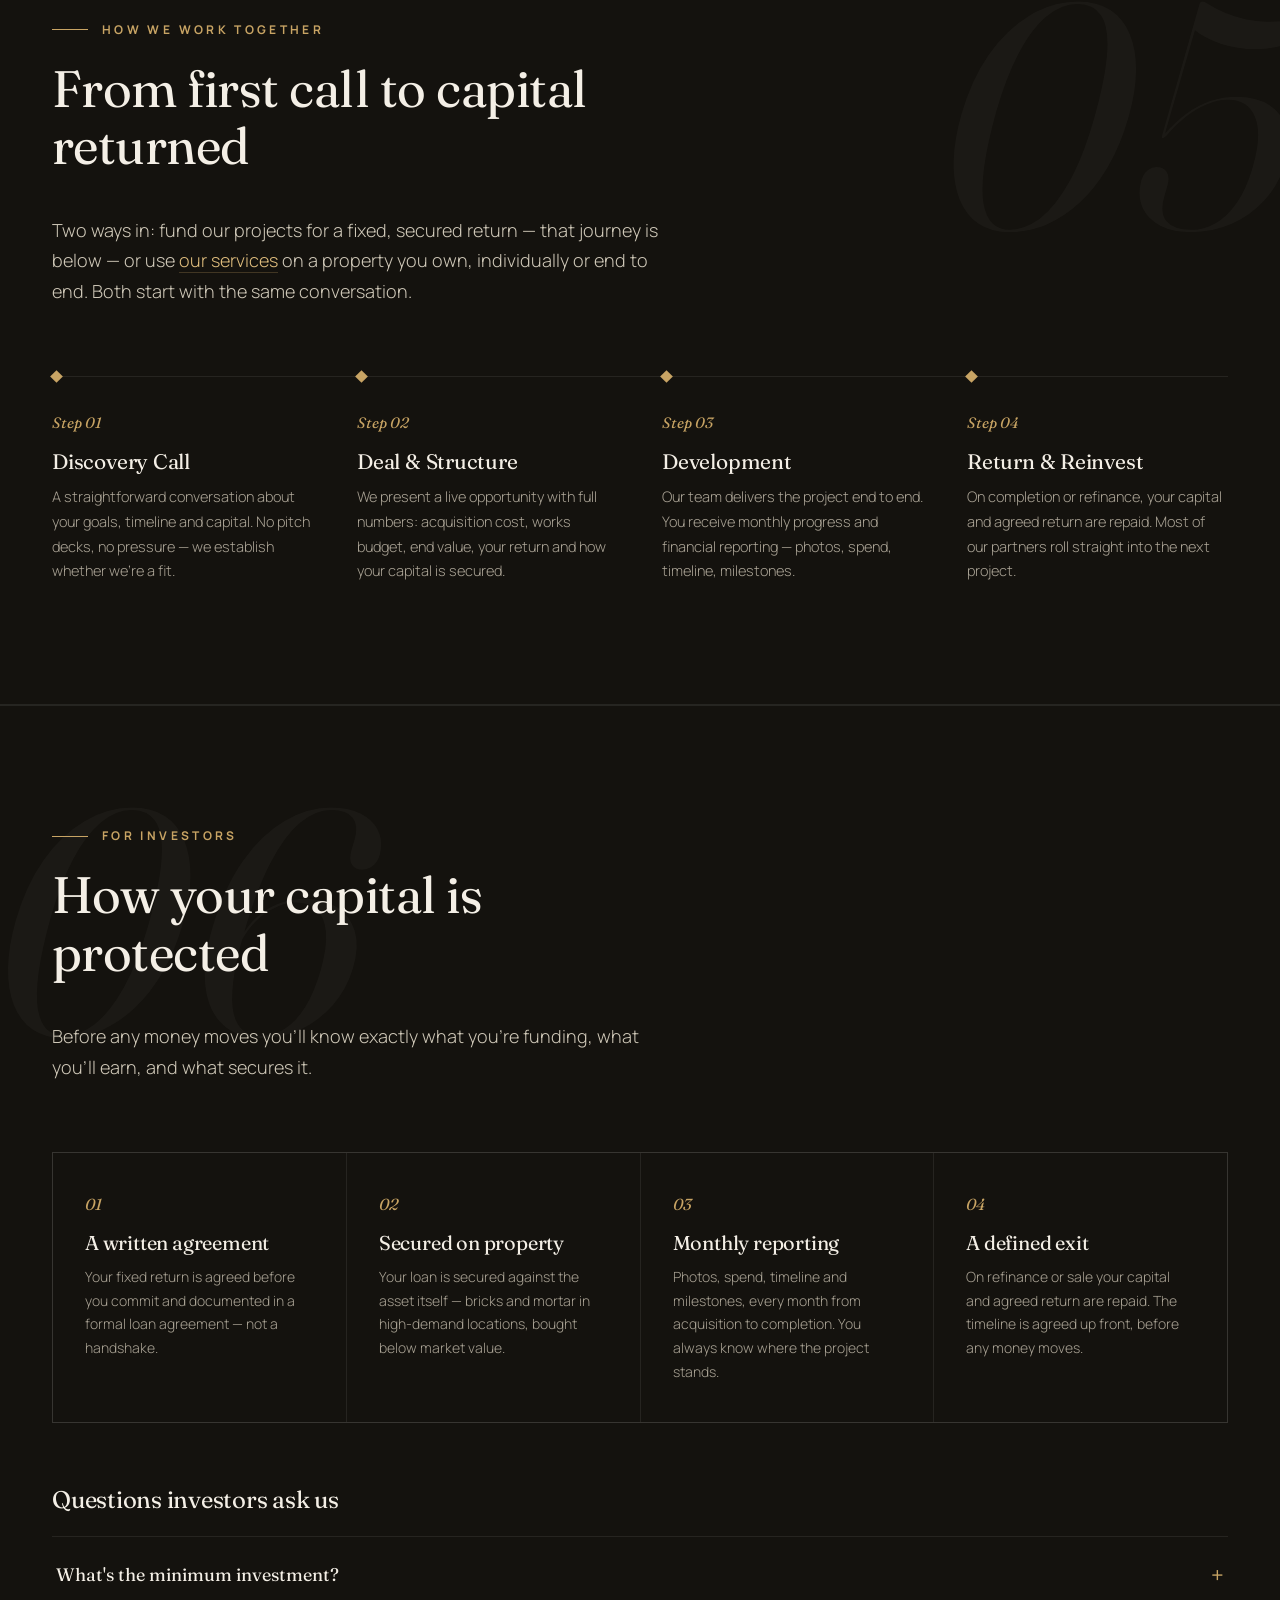
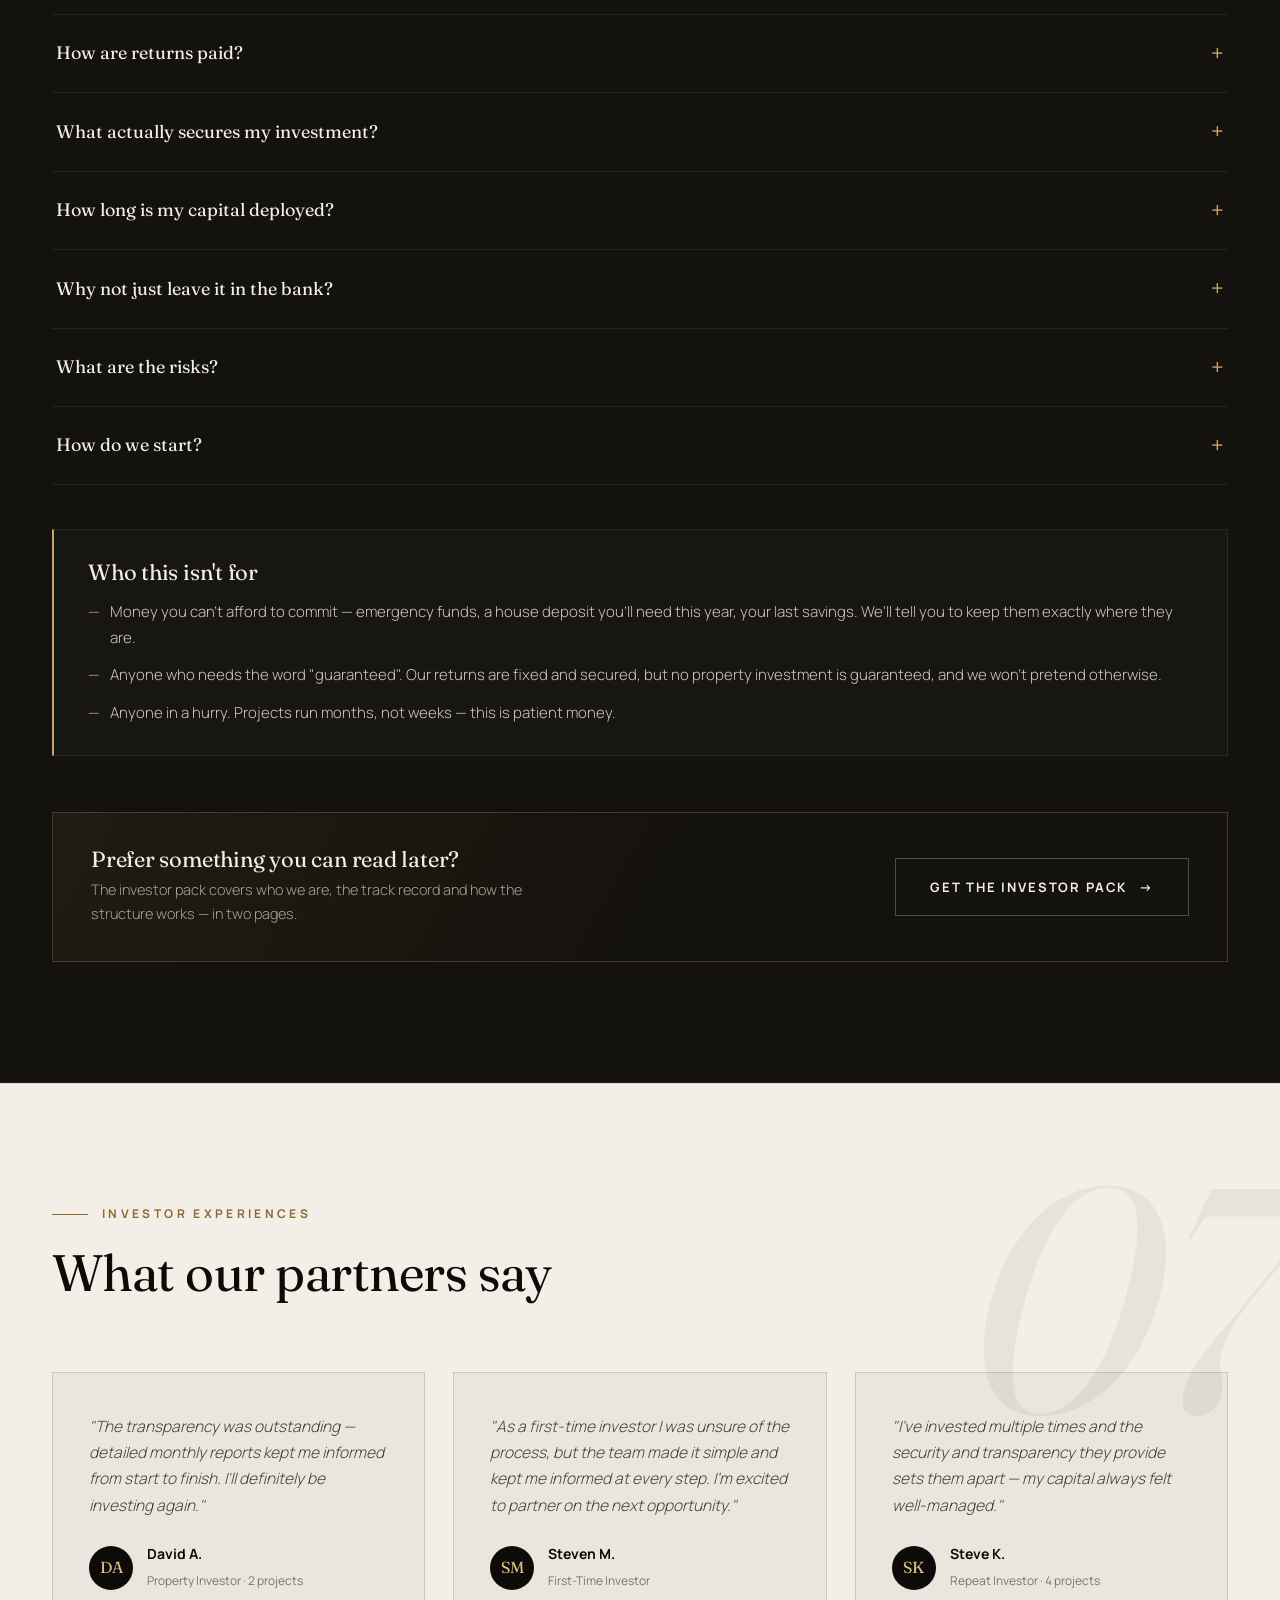
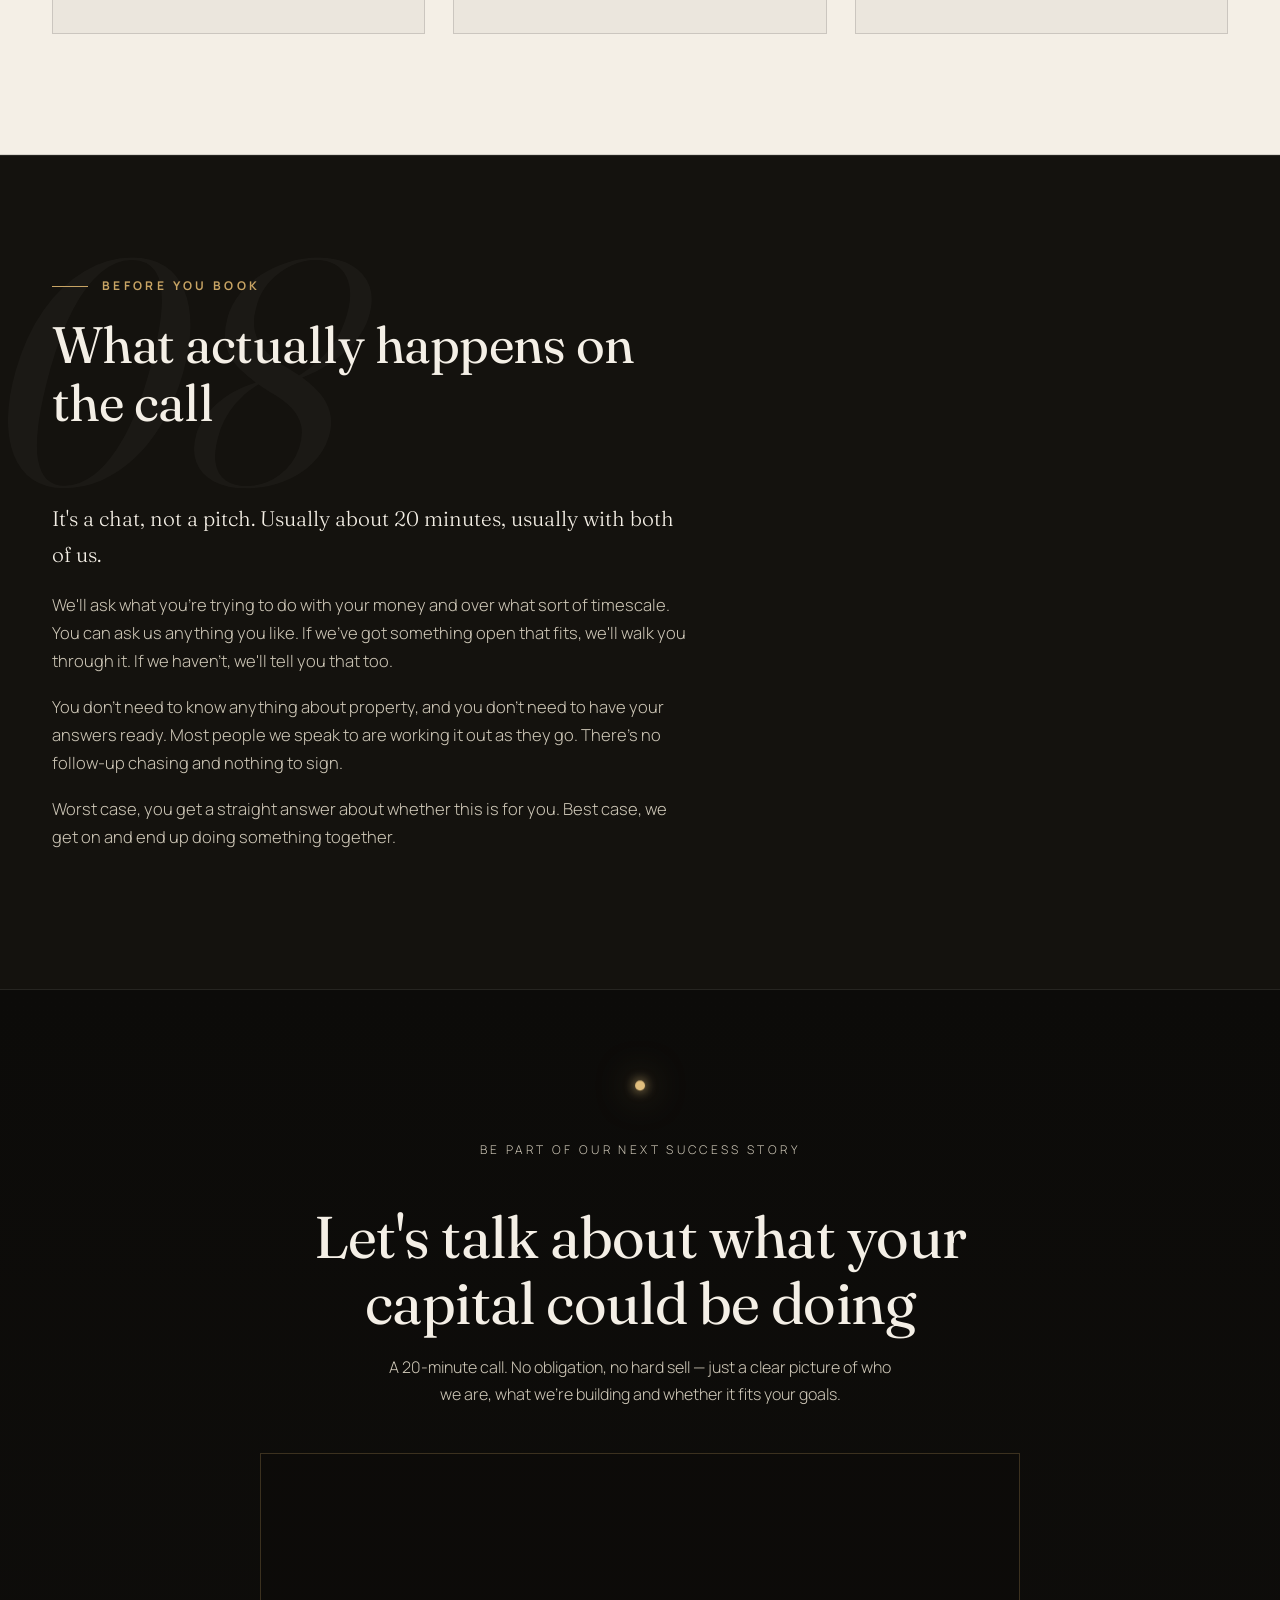
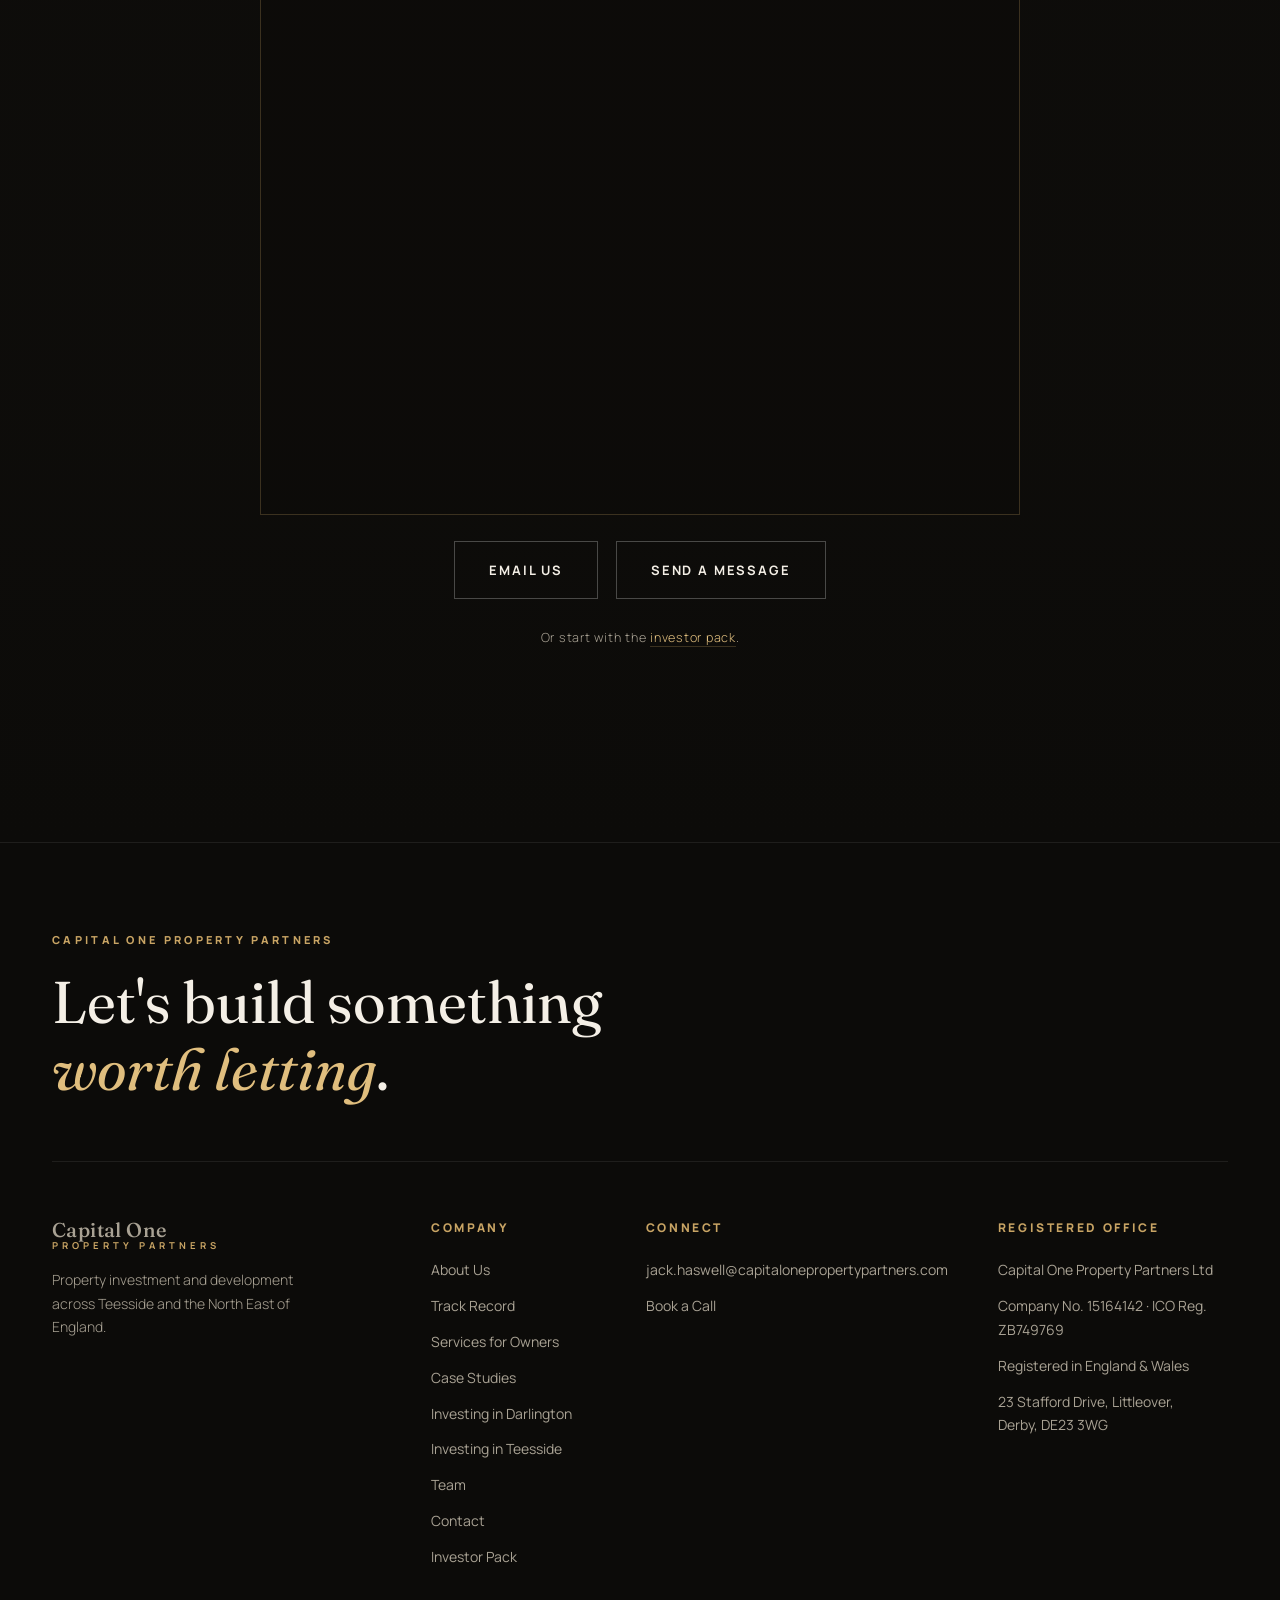
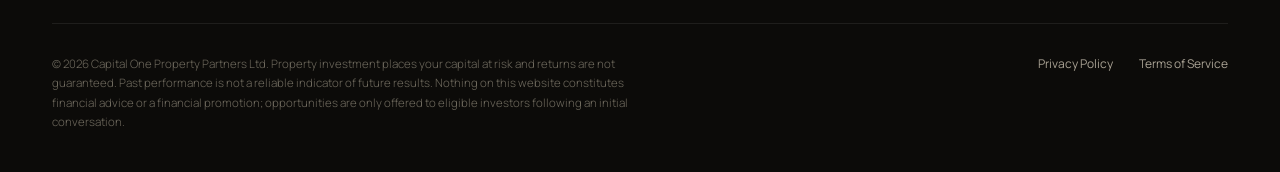
==== commit 37607a13: "Team cards: Contact Jack/Joshua buttons, soften bio returns phrasing Co-Authored-By: Claude Fable 5 " ====
--- a/index.html
+++ b/index.html
@@ -708,16 +708,16 @@
           <div class="member-body">
             <h3>Jack Haswell</h3>
             <p class="role">Co-Founder &amp; Director</p>
-            <p>Specialist in serviced accommodation and HMOs across Teesside. Jack identifies high-yield opportunities others miss and manages every project hands-on to maximise investor returns.</p>
-            <div class="links"><a href="mailto:jack.haswell@capitalonepropertypartners.com">Email Jack</a></div>
+            <p>Specialist in serviced accommodation and HMOs across Teesside. Jack identifies high-yield opportunities others miss and manages every project hands-on from acquisition to completion.</p>
+            <div class="links"><a href="mailto:jack.haswell@capitalonepropertypartners.com">Contact Jack</a></div>
           </div>
         </article>
         <article class="member rv">
           <div class="member-body">
             <h3>Joshua Graham</h3>
             <p class="role">Co-Founder &amp; Director</p>
-            <p>Focused on Darlington and Teesside, Joshua specialises in unlocking the hidden value in underutilised buildings — building a robust portfolio of BTLs and HMOs that deliver consistent returns for investors.</p>
-            <div class="links"><a href="mailto:joshua.graham@capitalonepropertypartners.com">Email Joshua</a></div>
+            <p>Focused on Darlington and Teesside, Joshua specialises in unlocking the hidden value in underutilised buildings — building a robust portfolio of BTLs and HMOs for the investors who partner with us.</p>
+            <div class="links"><a href="mailto:joshua.graham@capitalonepropertypartners.com">Contact Joshua</a></div>
           </div>
         </article>
       </div>
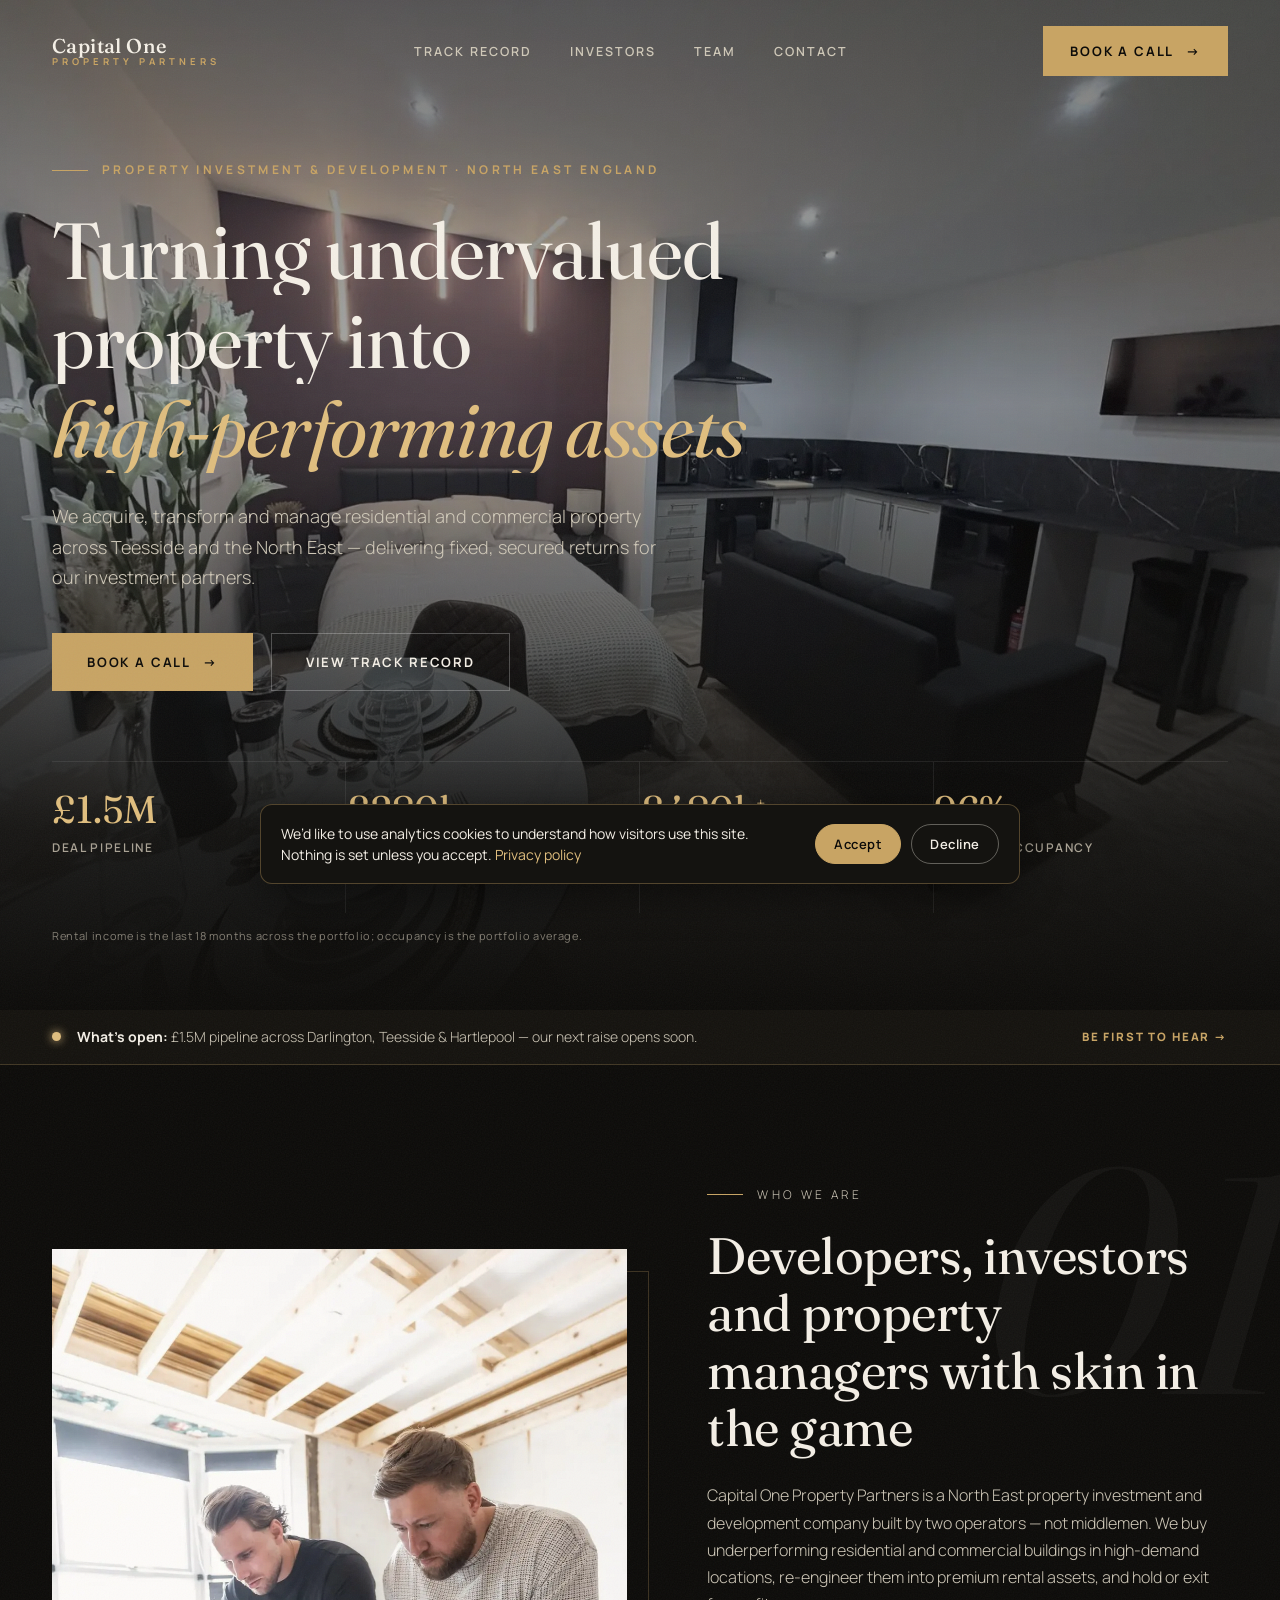
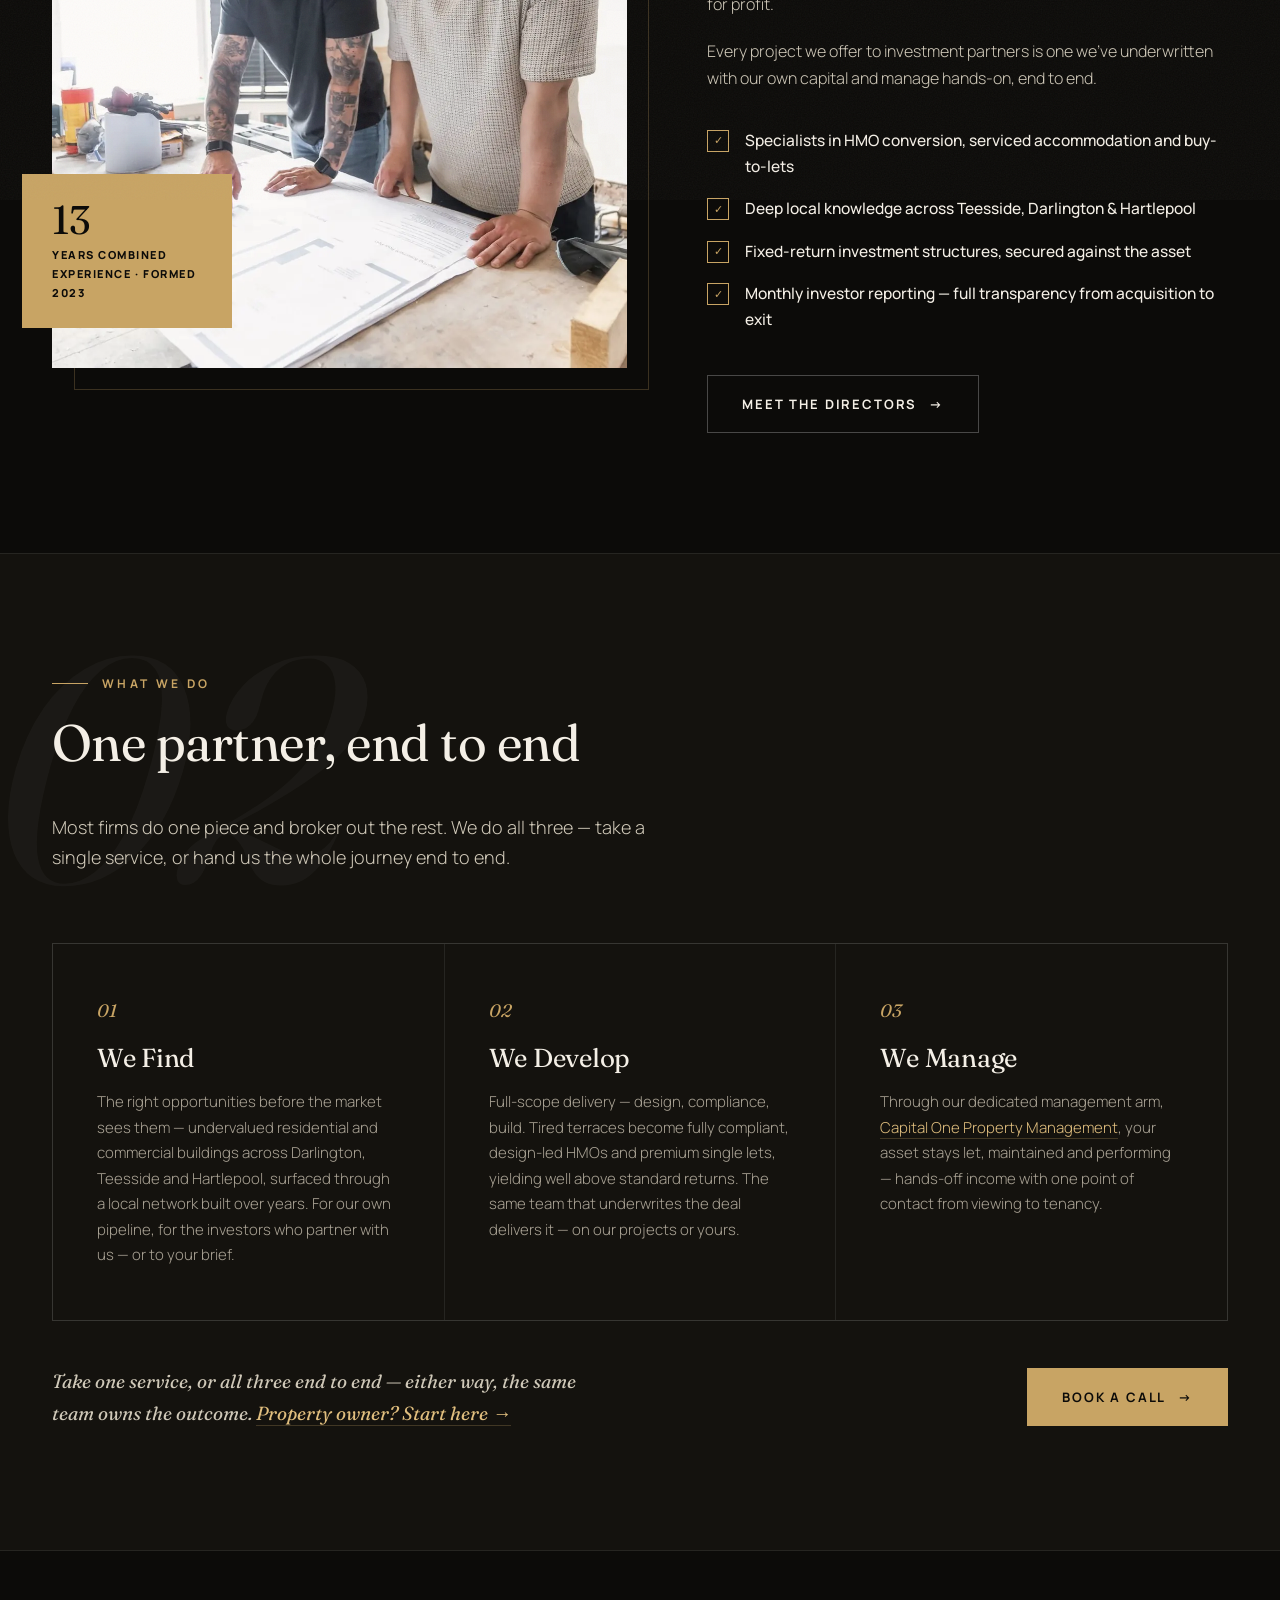
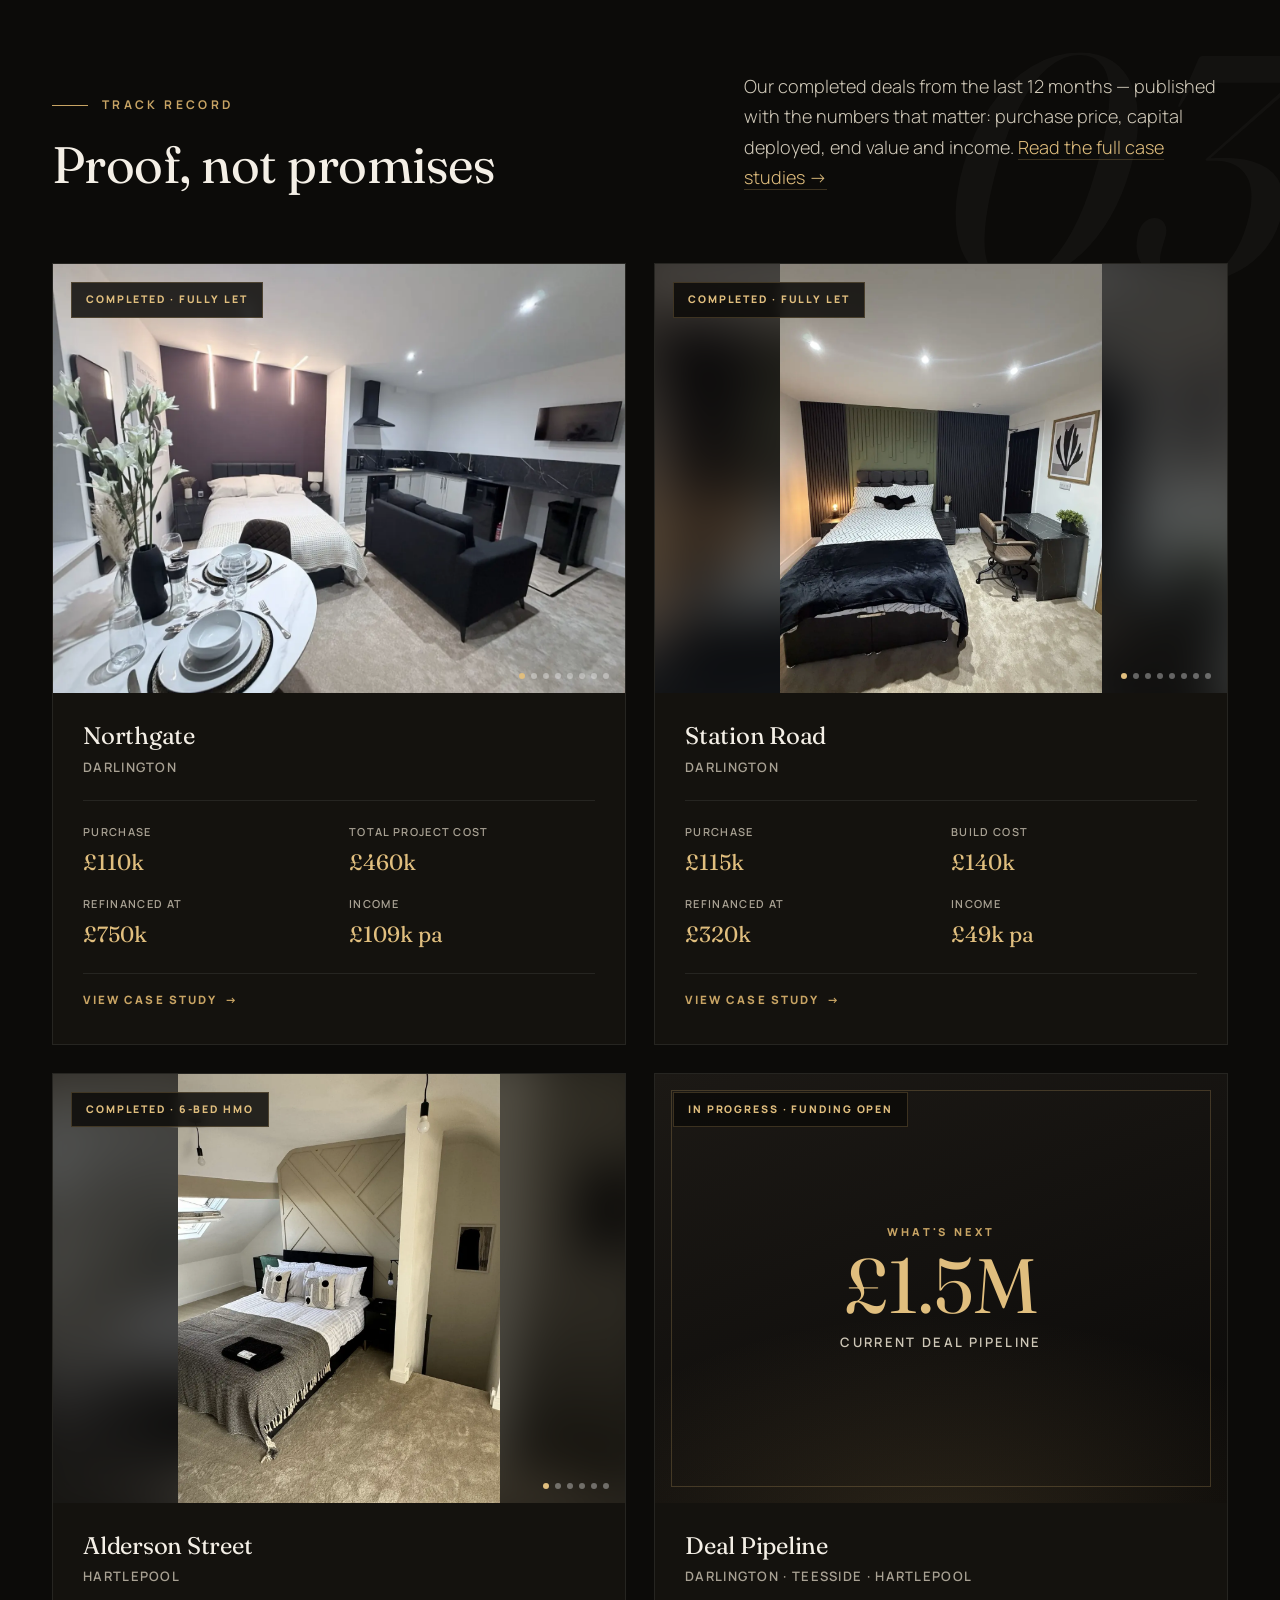
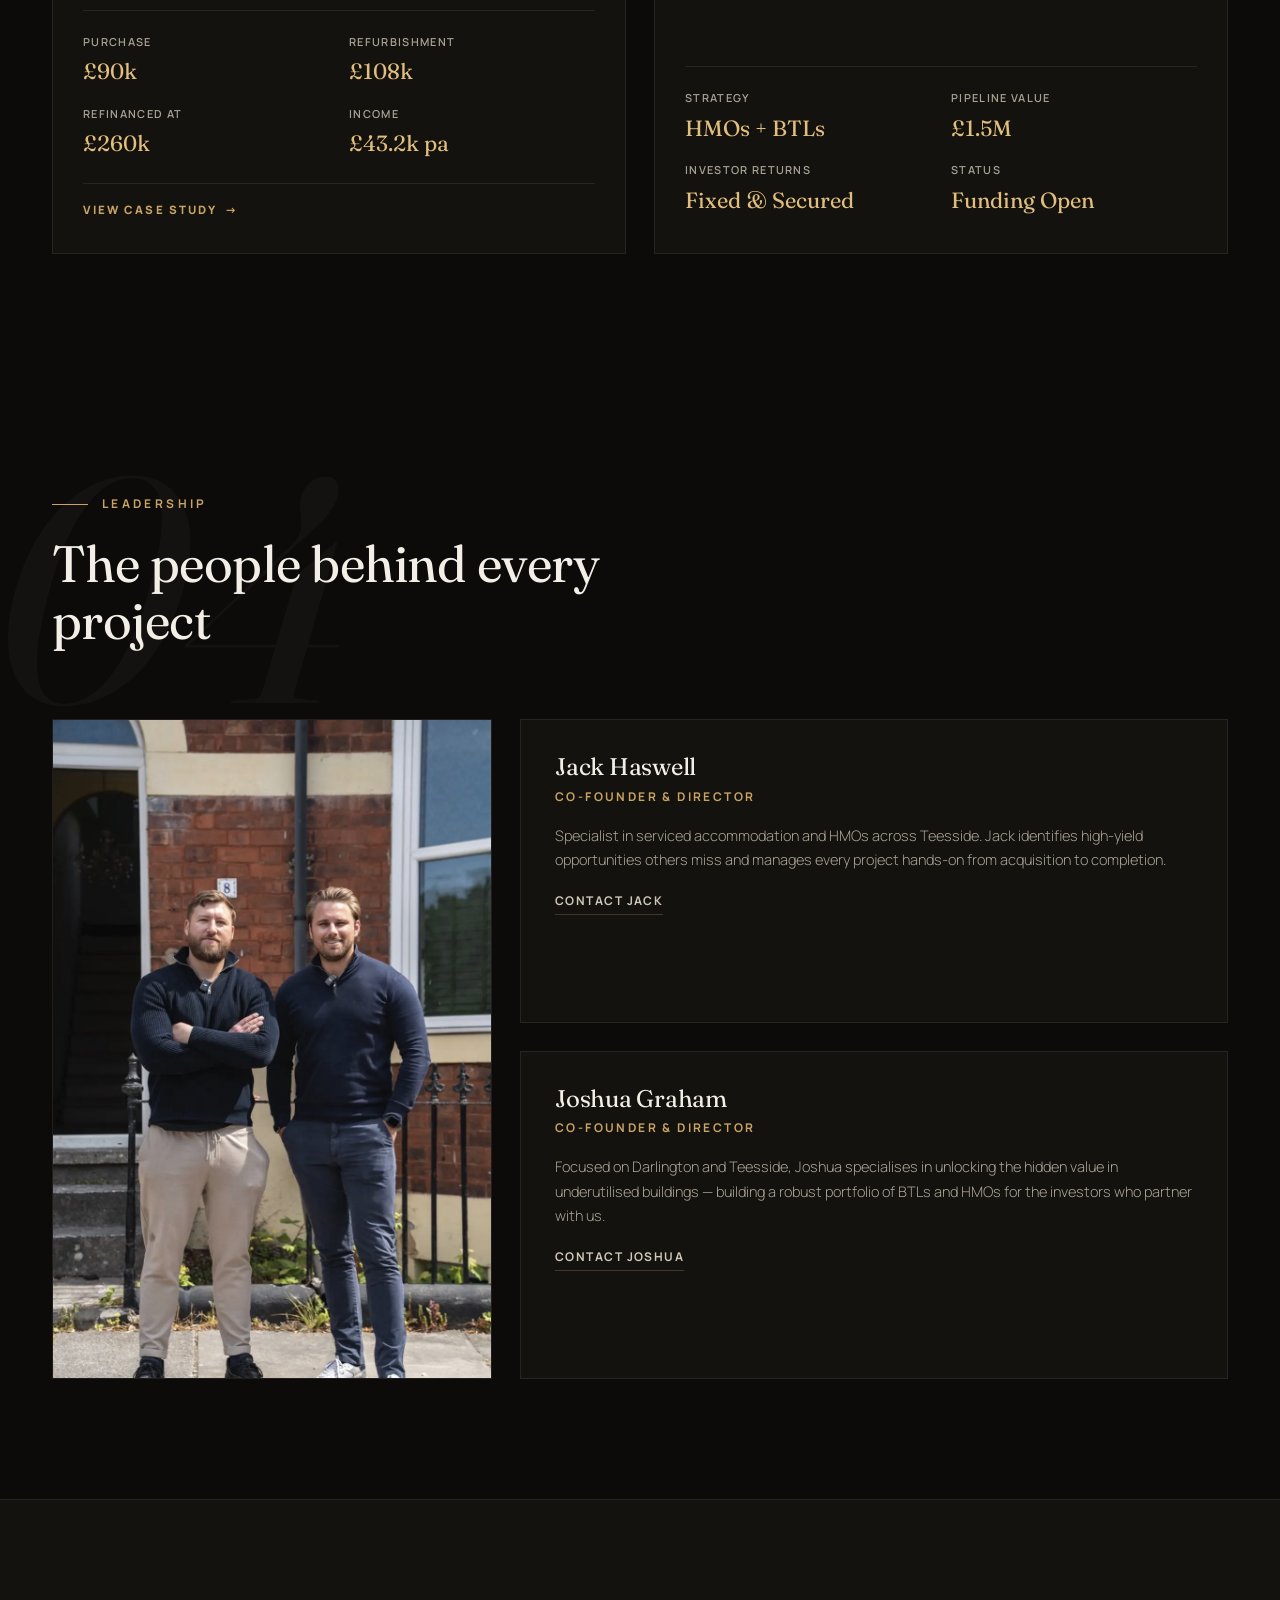
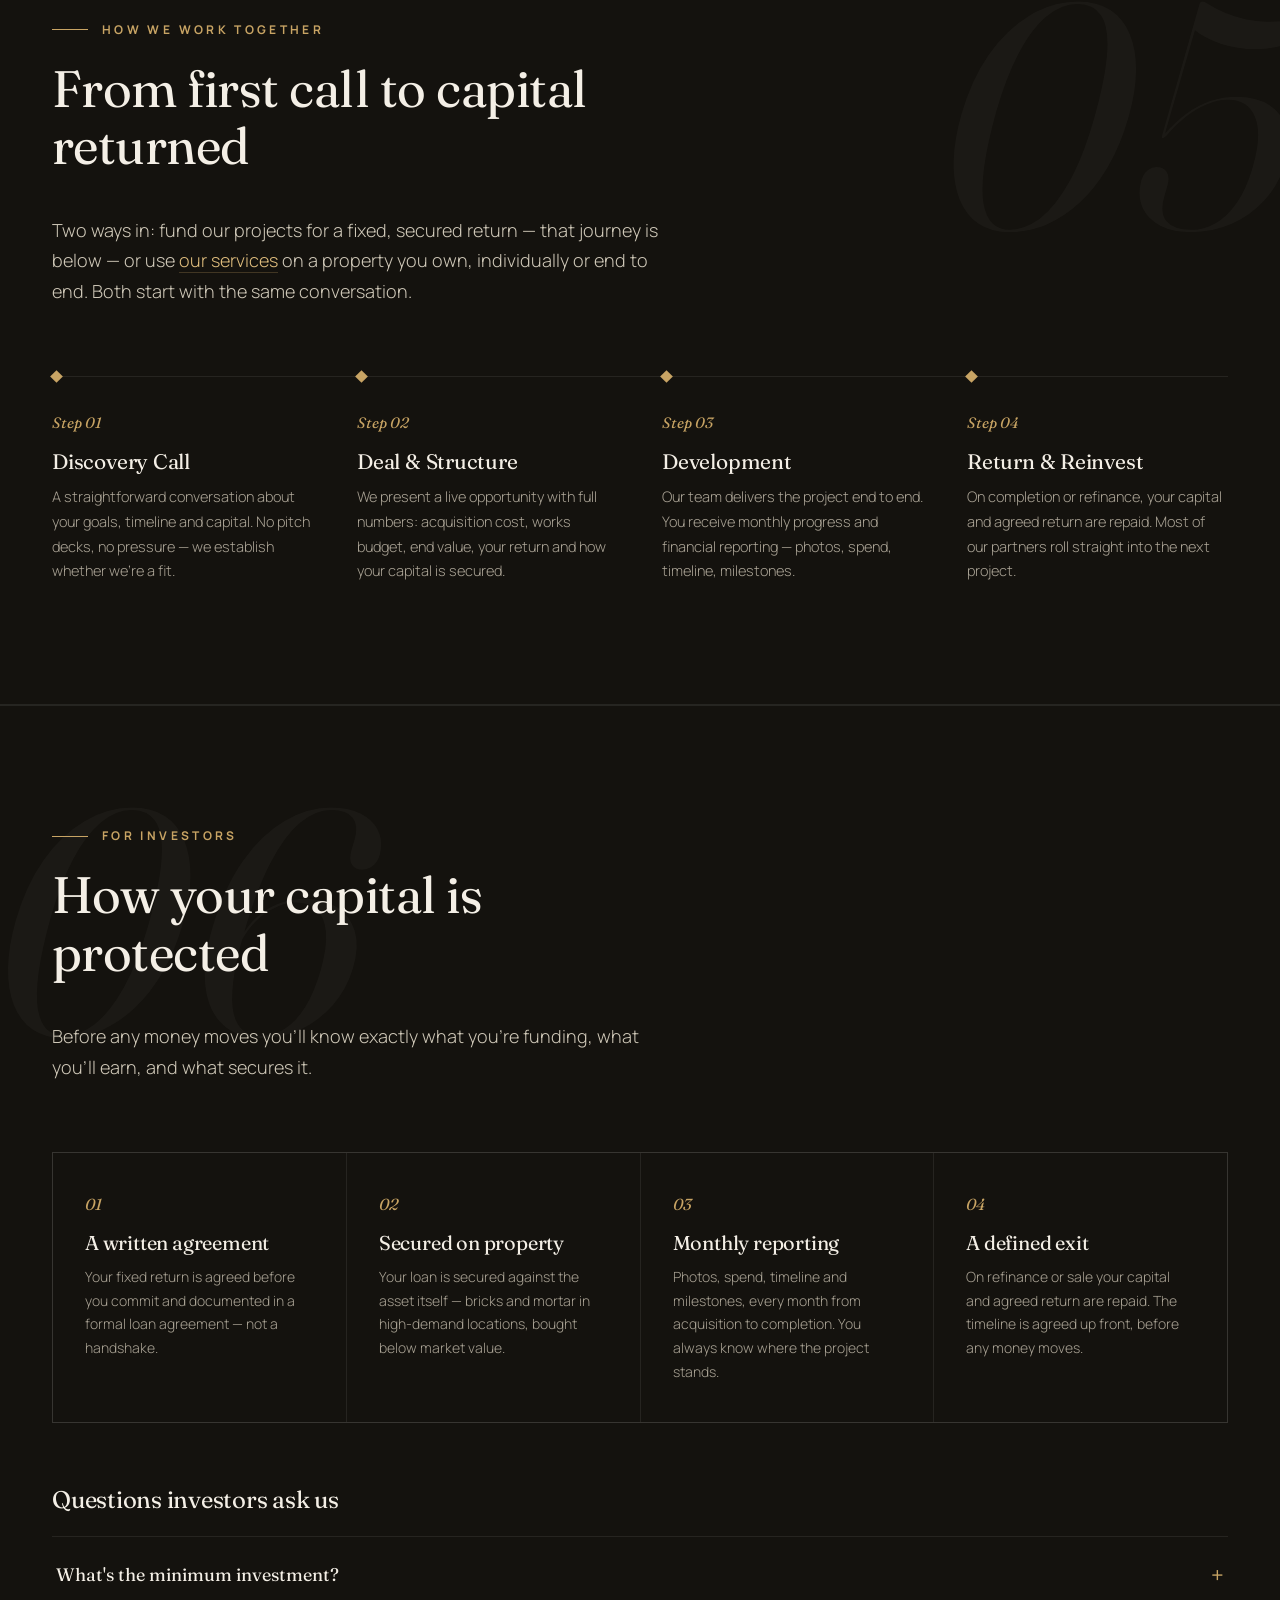
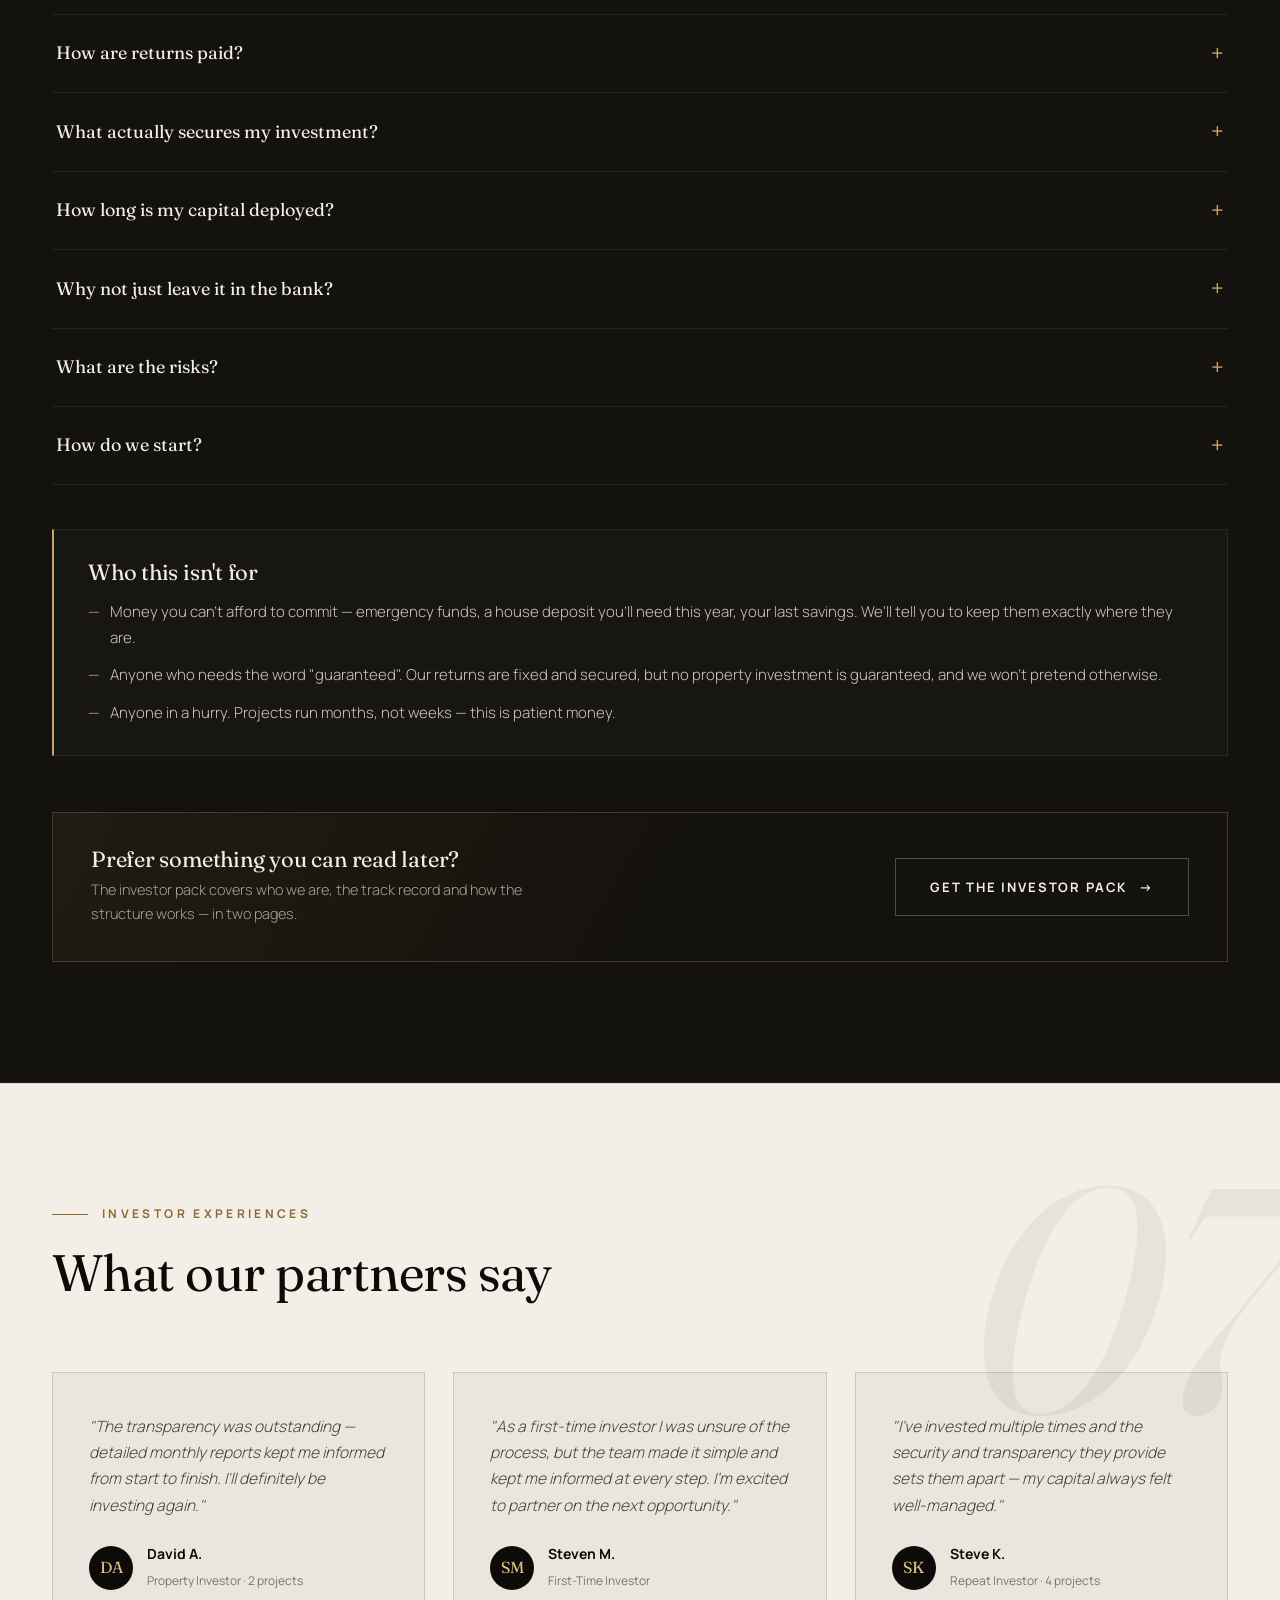
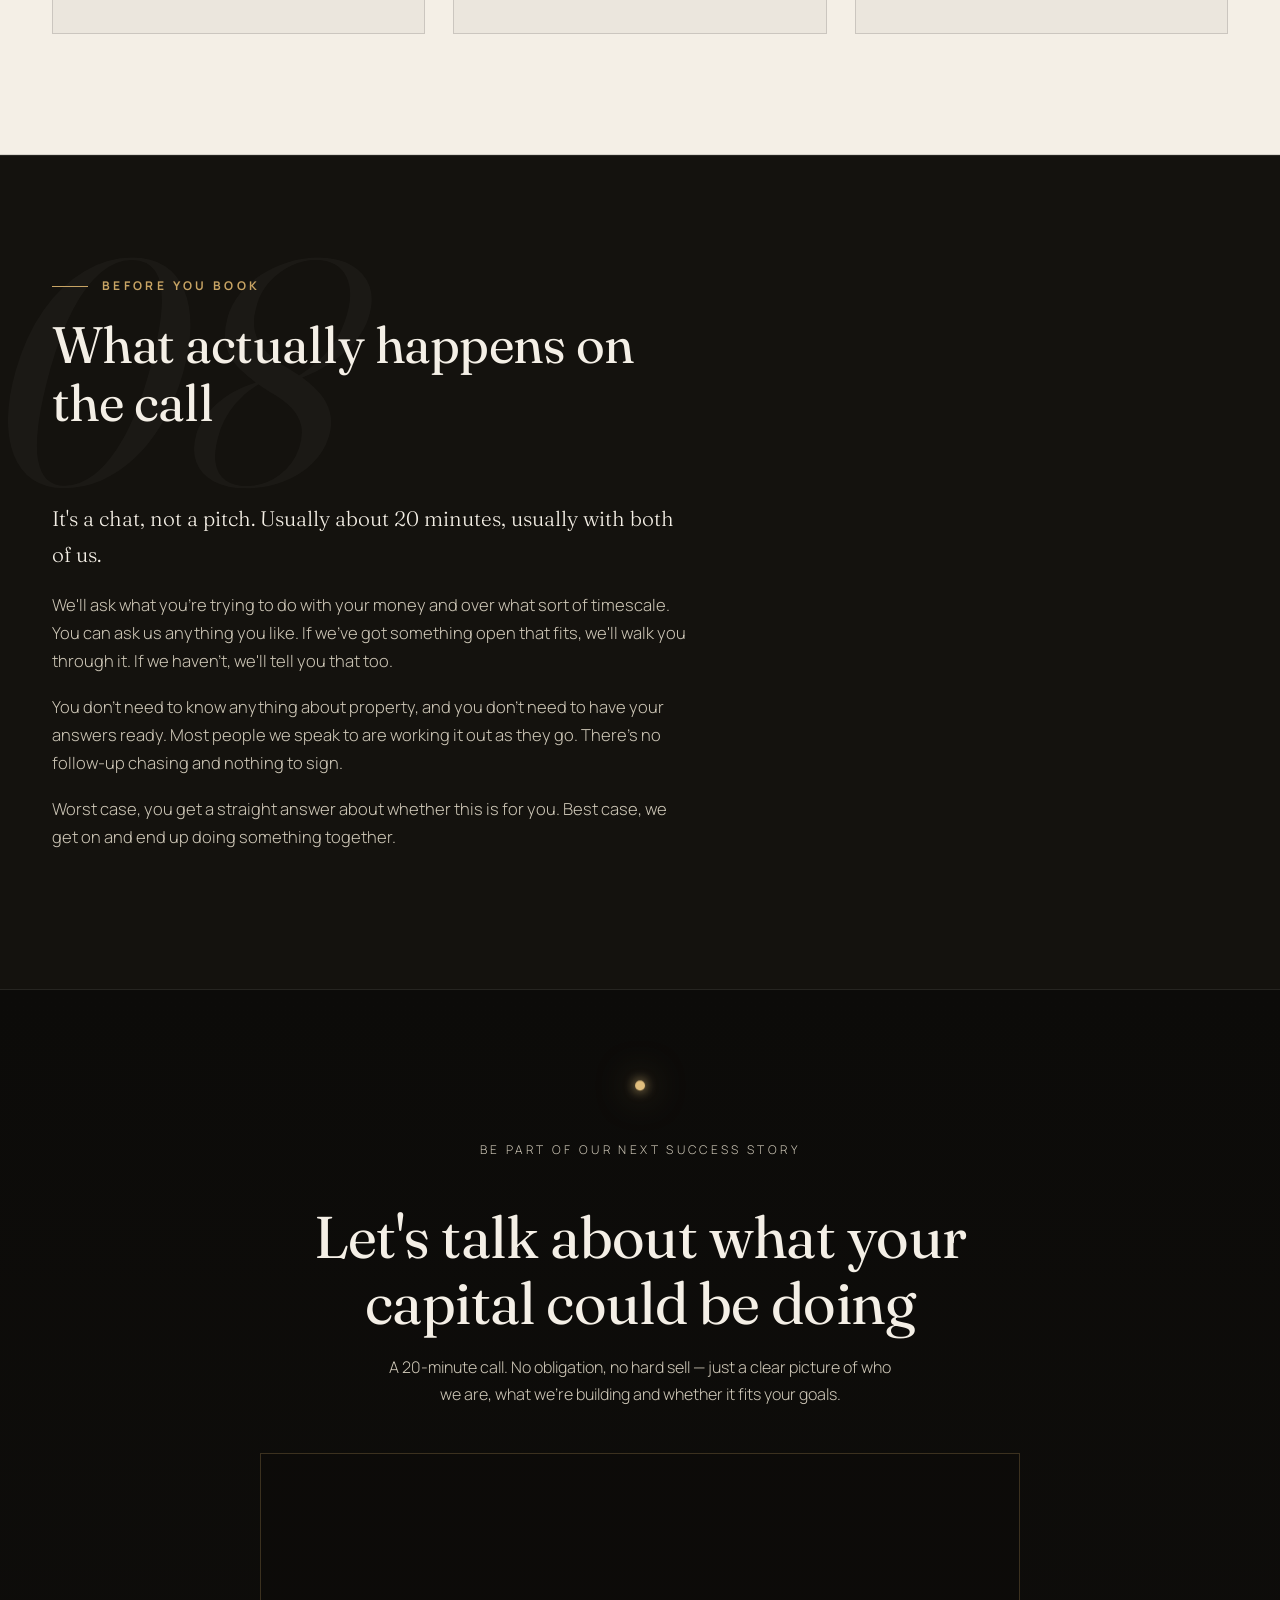
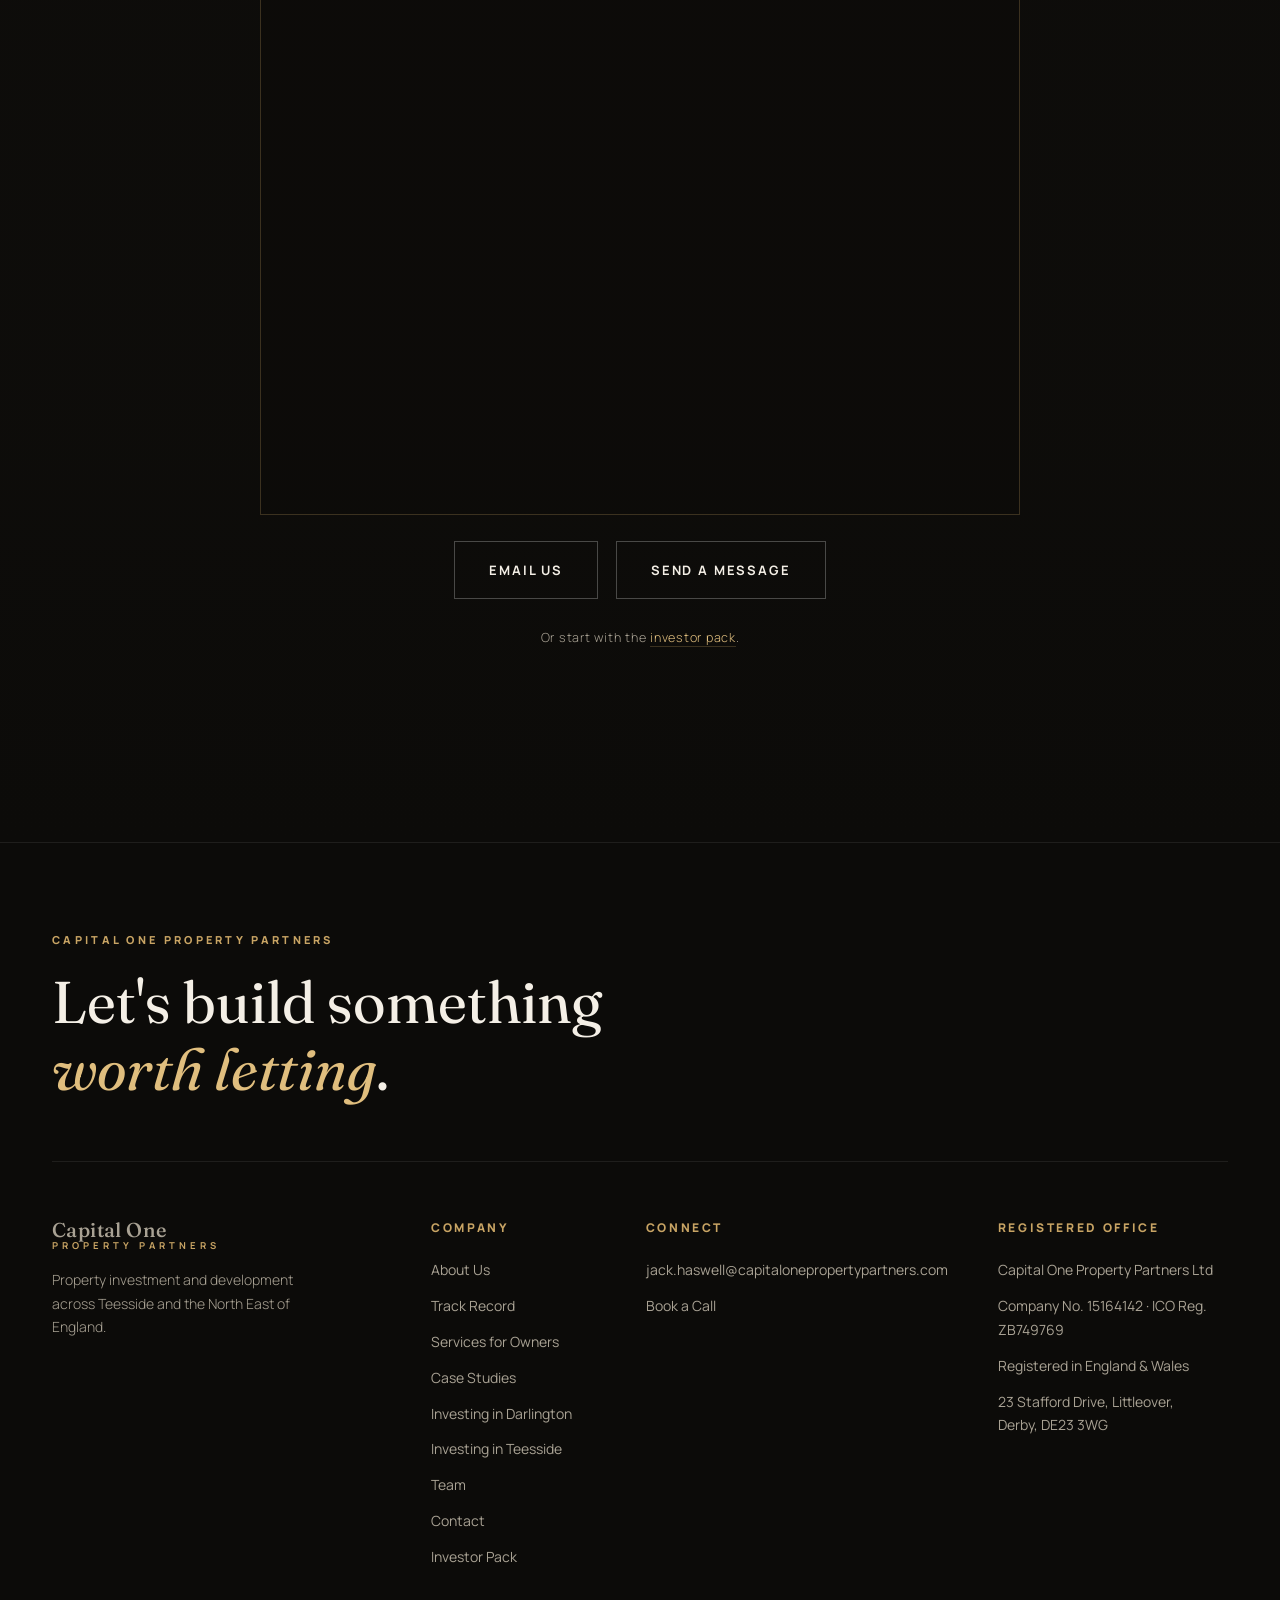
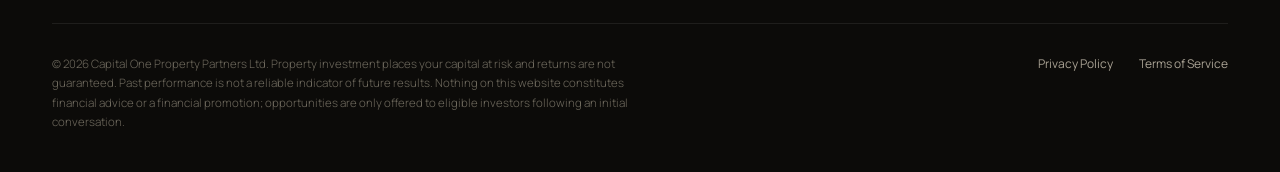
==== commit 5a2b18ee: "Hero and meta copy: 'consistent returns' becomes 'fixed, secured returns' — structural, not performa" ====
--- a/index.html
+++ b/index.html
@@ -4,11 +4,11 @@
 <meta charset="UTF-8">
 <meta name="viewport" content="width=device-width, initial-scale=1.0">
 <title>Capital One Property Partners — Property Investment & Development, North East England</title>
-<meta name="description" content="Capital One Property Partners transforms undervalued North East property into high-performing assets. Partner with us on HMO and commercial developments delivering consistent investor returns.">
+<meta name="description" content="Capital One Property Partners transforms undervalued North East property into high-performing assets. Partner with us on HMO and commercial developments offering fixed, secured returns for investment partners.">
 <link rel="icon" href="data:image/svg+xml,%3Csvg xmlns='http://www.w3.org/2000/svg' viewBox='0 0 64 64'%3E%3Crect width='64' height='64' fill='%230c0b09'/%3E%3Ctext x='32' y='45' font-family='Georgia,serif' font-size='34' fill='%23c8a464' text-anchor='middle'%3EC1%3C/text%3E%3C/svg%3E">
 <meta property="og:type" content="website">
 <meta property="og:title" content="Capital One Property Partners — Property Investment & Development, North East England">
-<meta property="og:description" content="We acquire, transform and manage residential and commercial property across Teesside and the North East — delivering consistent, secured returns for our investment partners.">
+<meta property="og:description" content="We acquire, transform and manage residential and commercial property across Teesside and the North East — delivering fixed, secured returns for our investment partners.">
 <meta property="og:image" content="https://capitalonepropertypartners.com/images/hero.webp">
 <meta property="og:url" content="https://capitalonepropertypartners.com/">
 <meta name="twitter:card" content="summary_large_image">
@@ -484,7 +484,7 @@
   <div class="wrap hero-inner">
     <p class="kicker">Property Investment &amp; Development · North East England</p>
     <h1 class="h-display">Turning undervalued property into <span class="gold-i">high-performing assets</span></h1>
-    <p class="lead">We acquire, transform and manage residential and commercial property across Teesside and the North East — delivering consistent, secured returns for our investment partners.</p>
+    <p class="lead">We acquire, transform and manage residential and commercial property across Teesside and the North East — delivering fixed, secured returns for our investment partners.</p>
     <div class="hero-ctas">
       <a href="#contact" class="btn btn-gold">Book a Call <span class="arr">→</span></a>
       <a href="#track-record" class="btn btn-ghost">View Track Record</a>
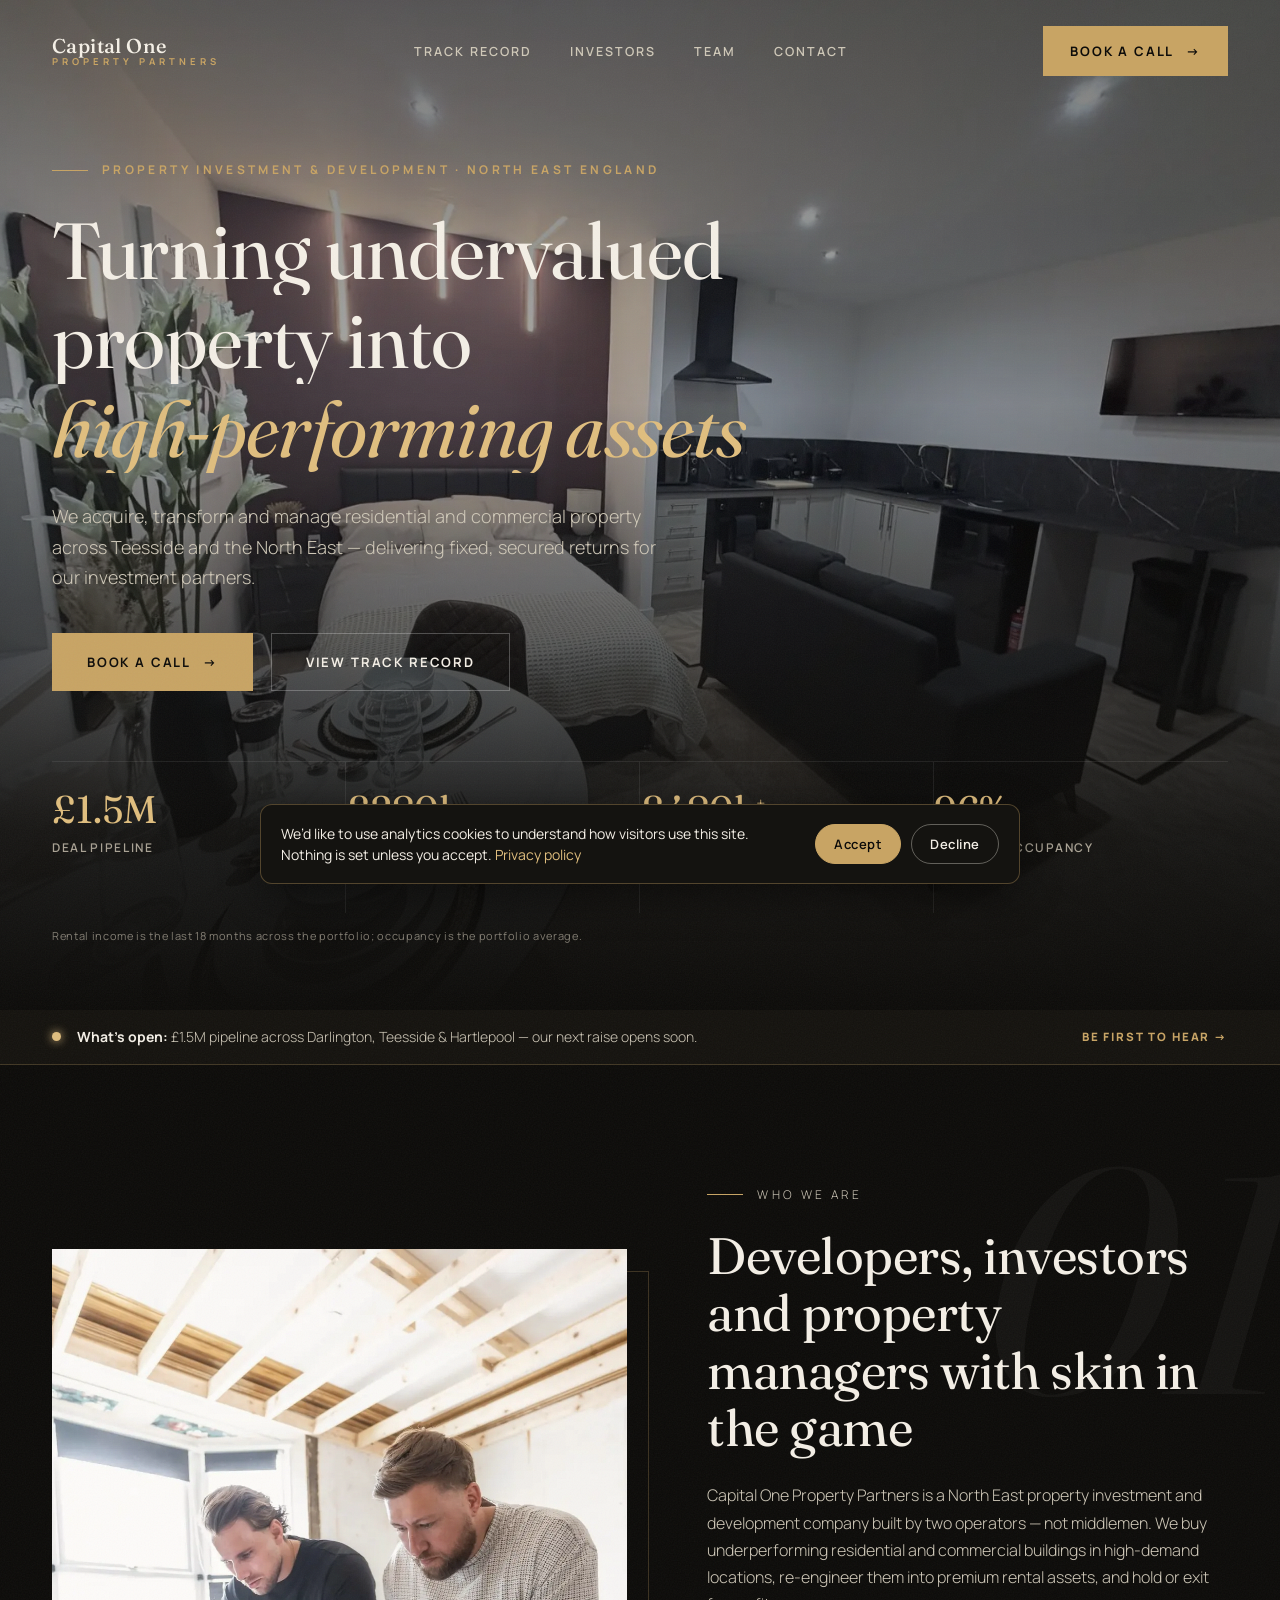
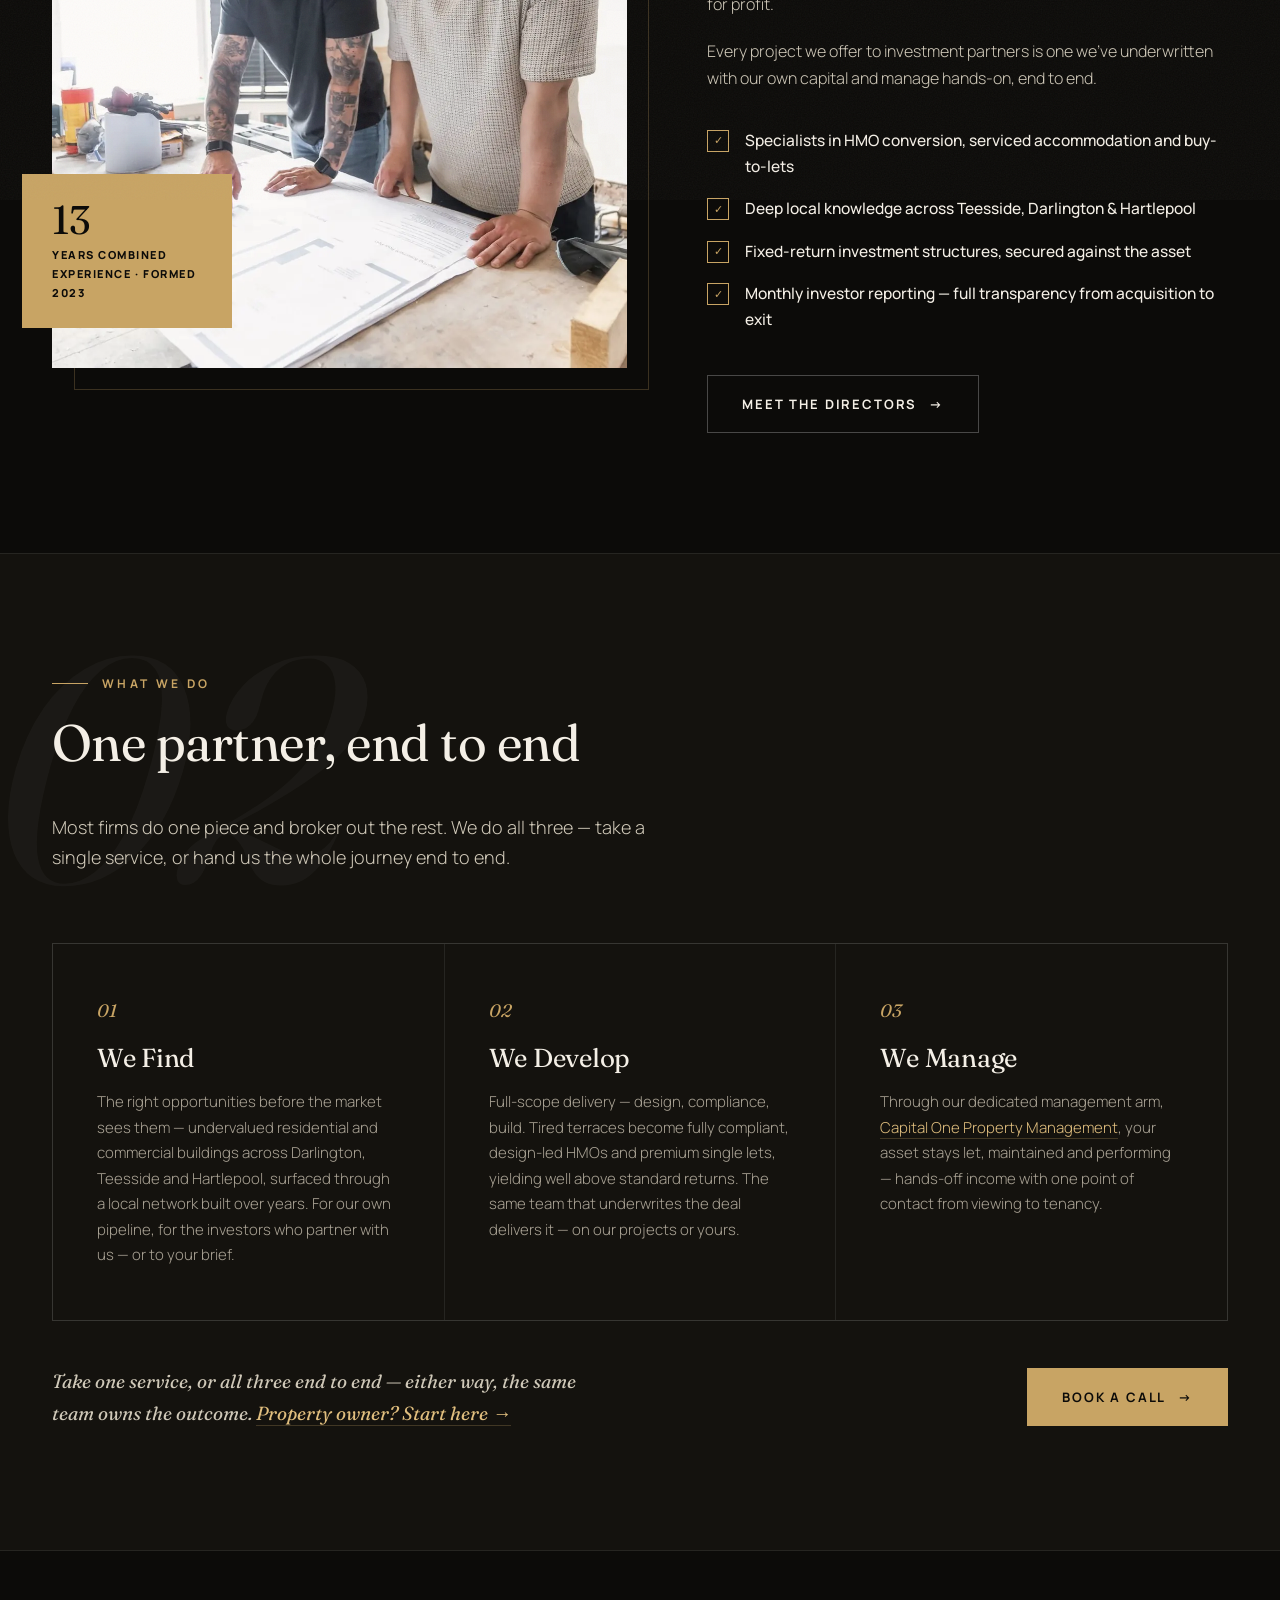
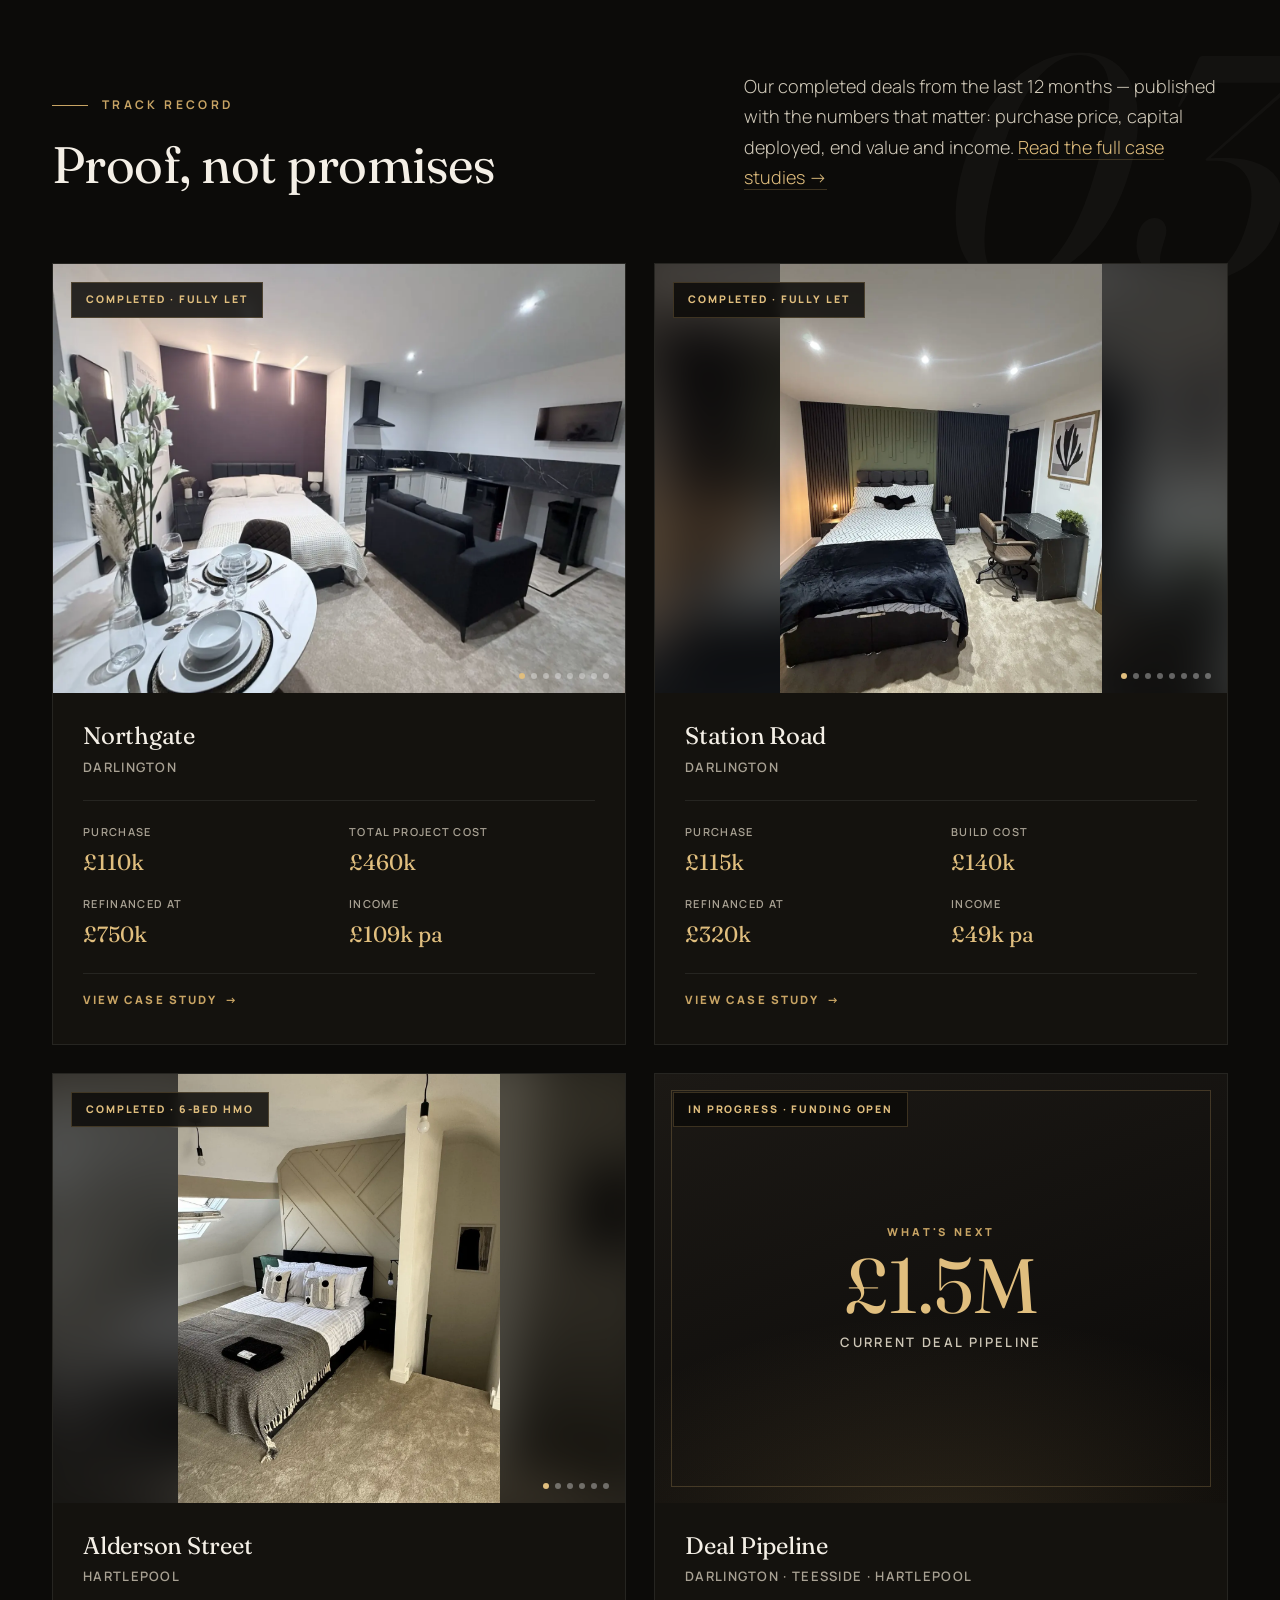
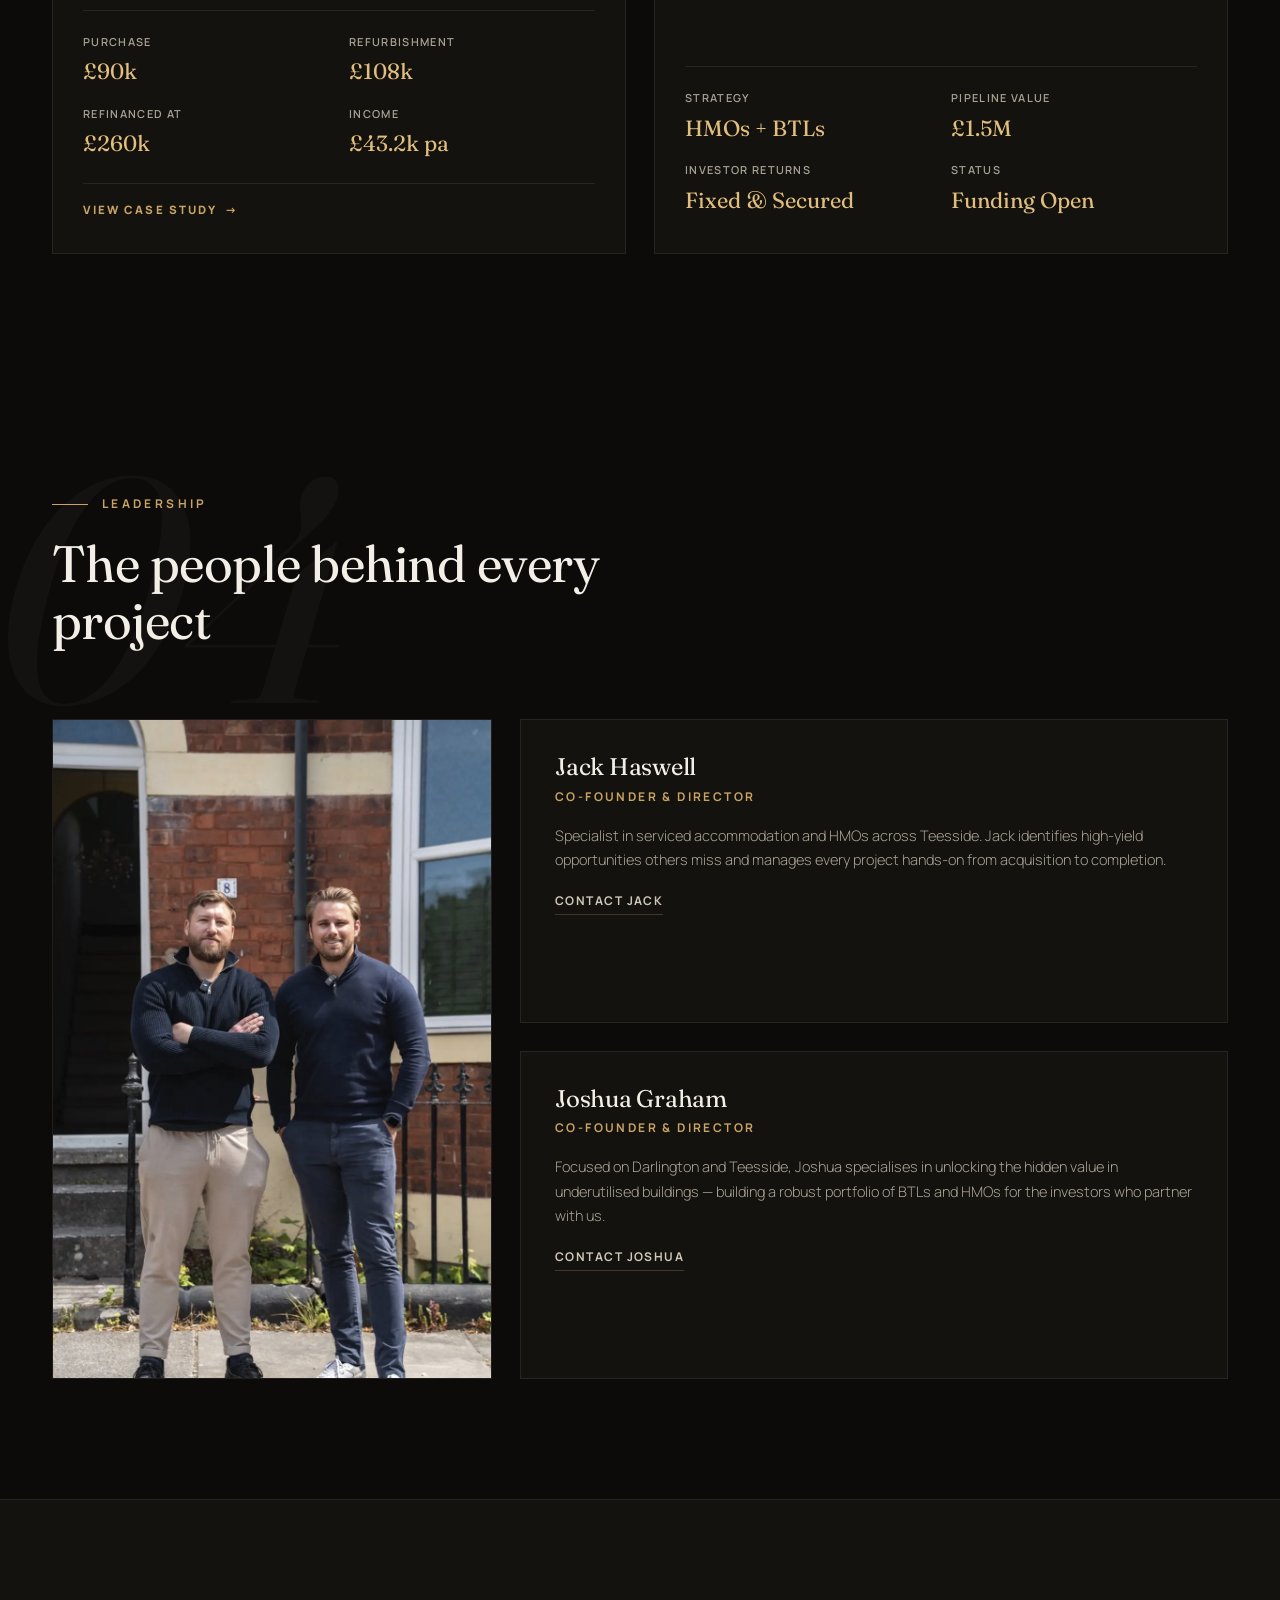
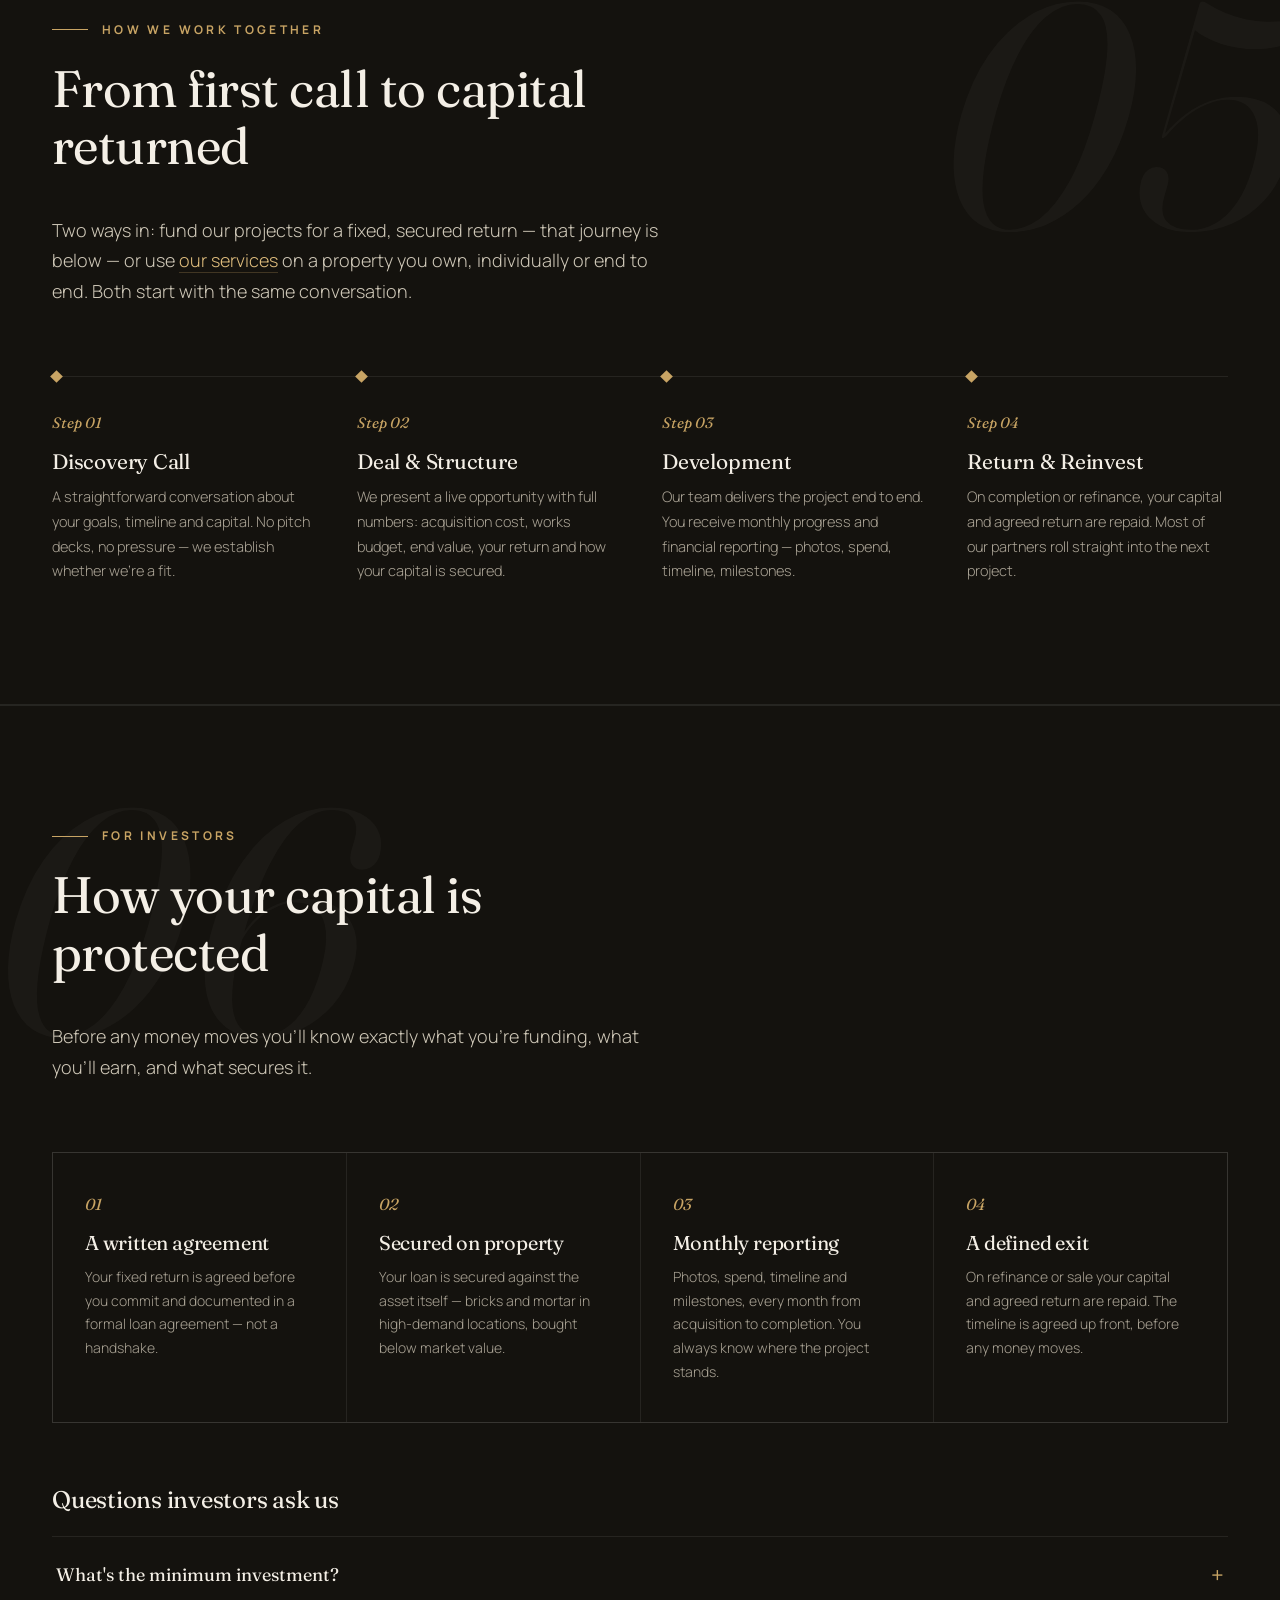
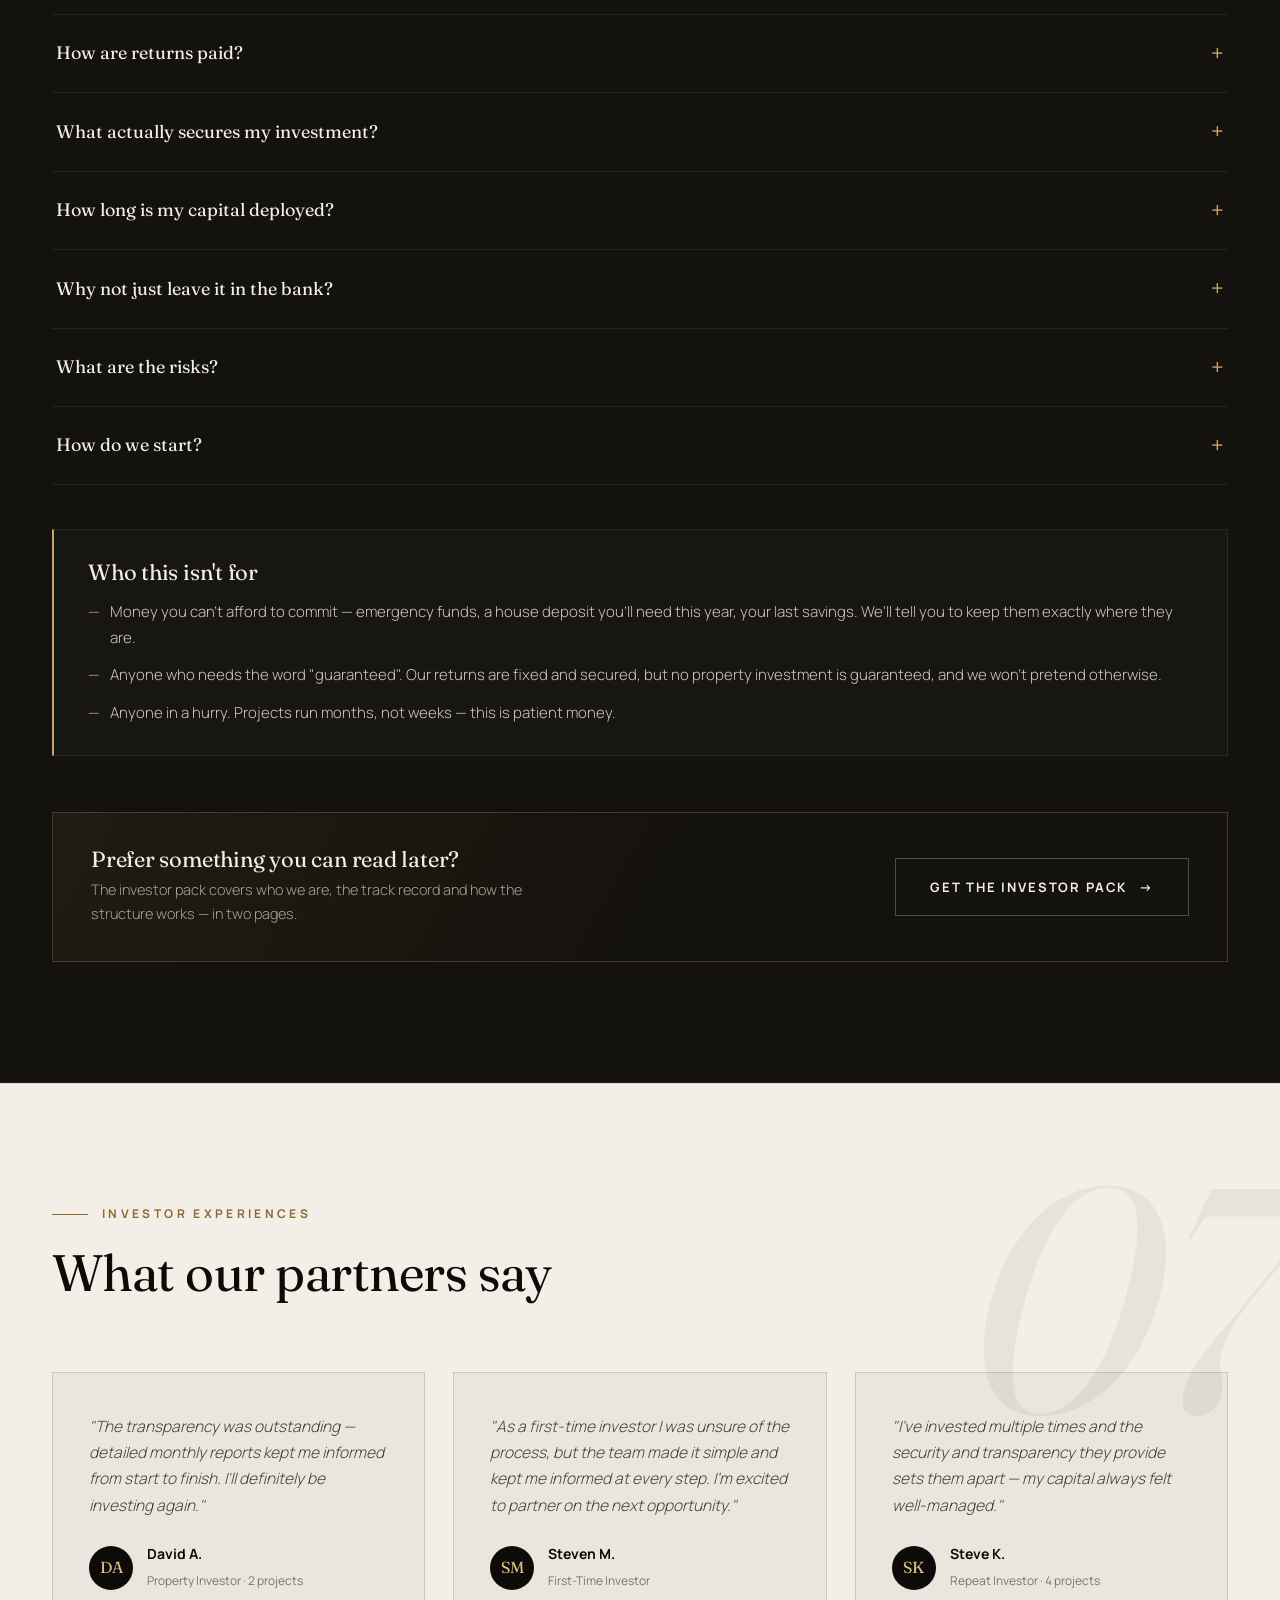
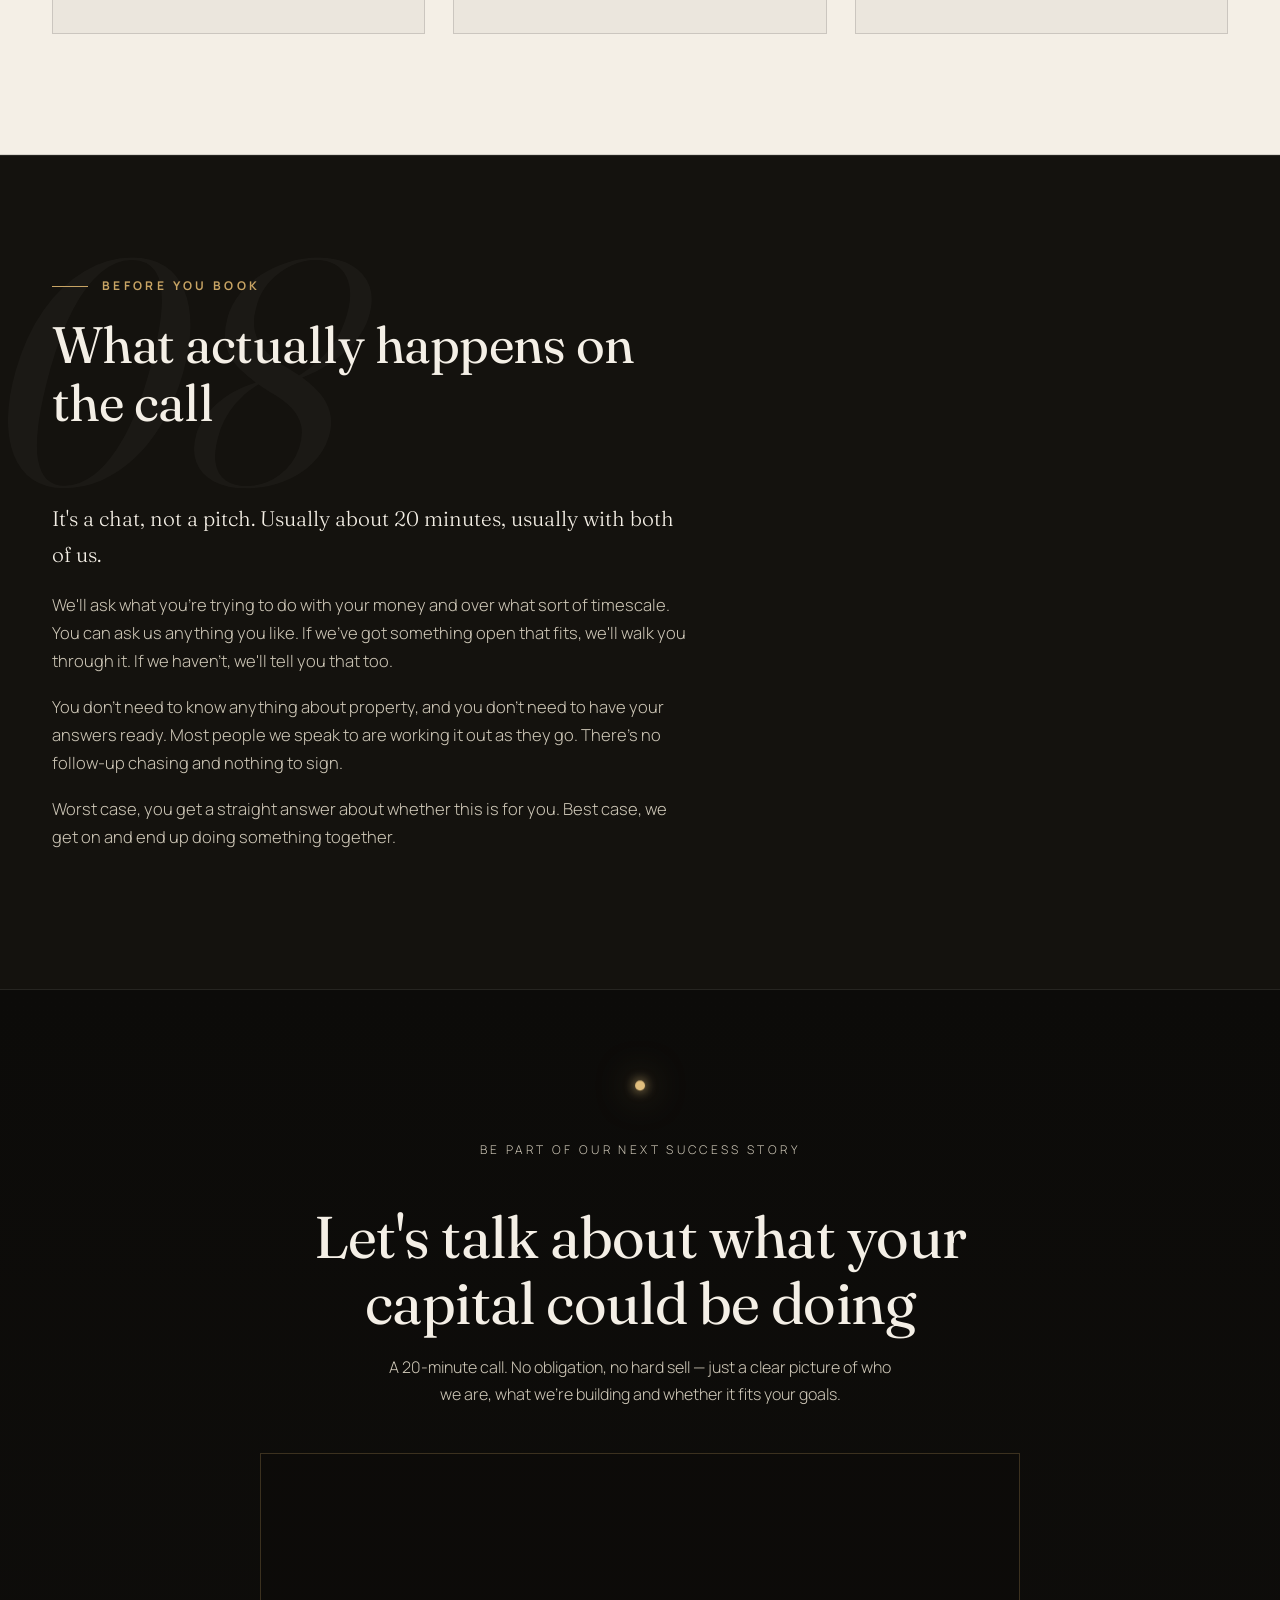
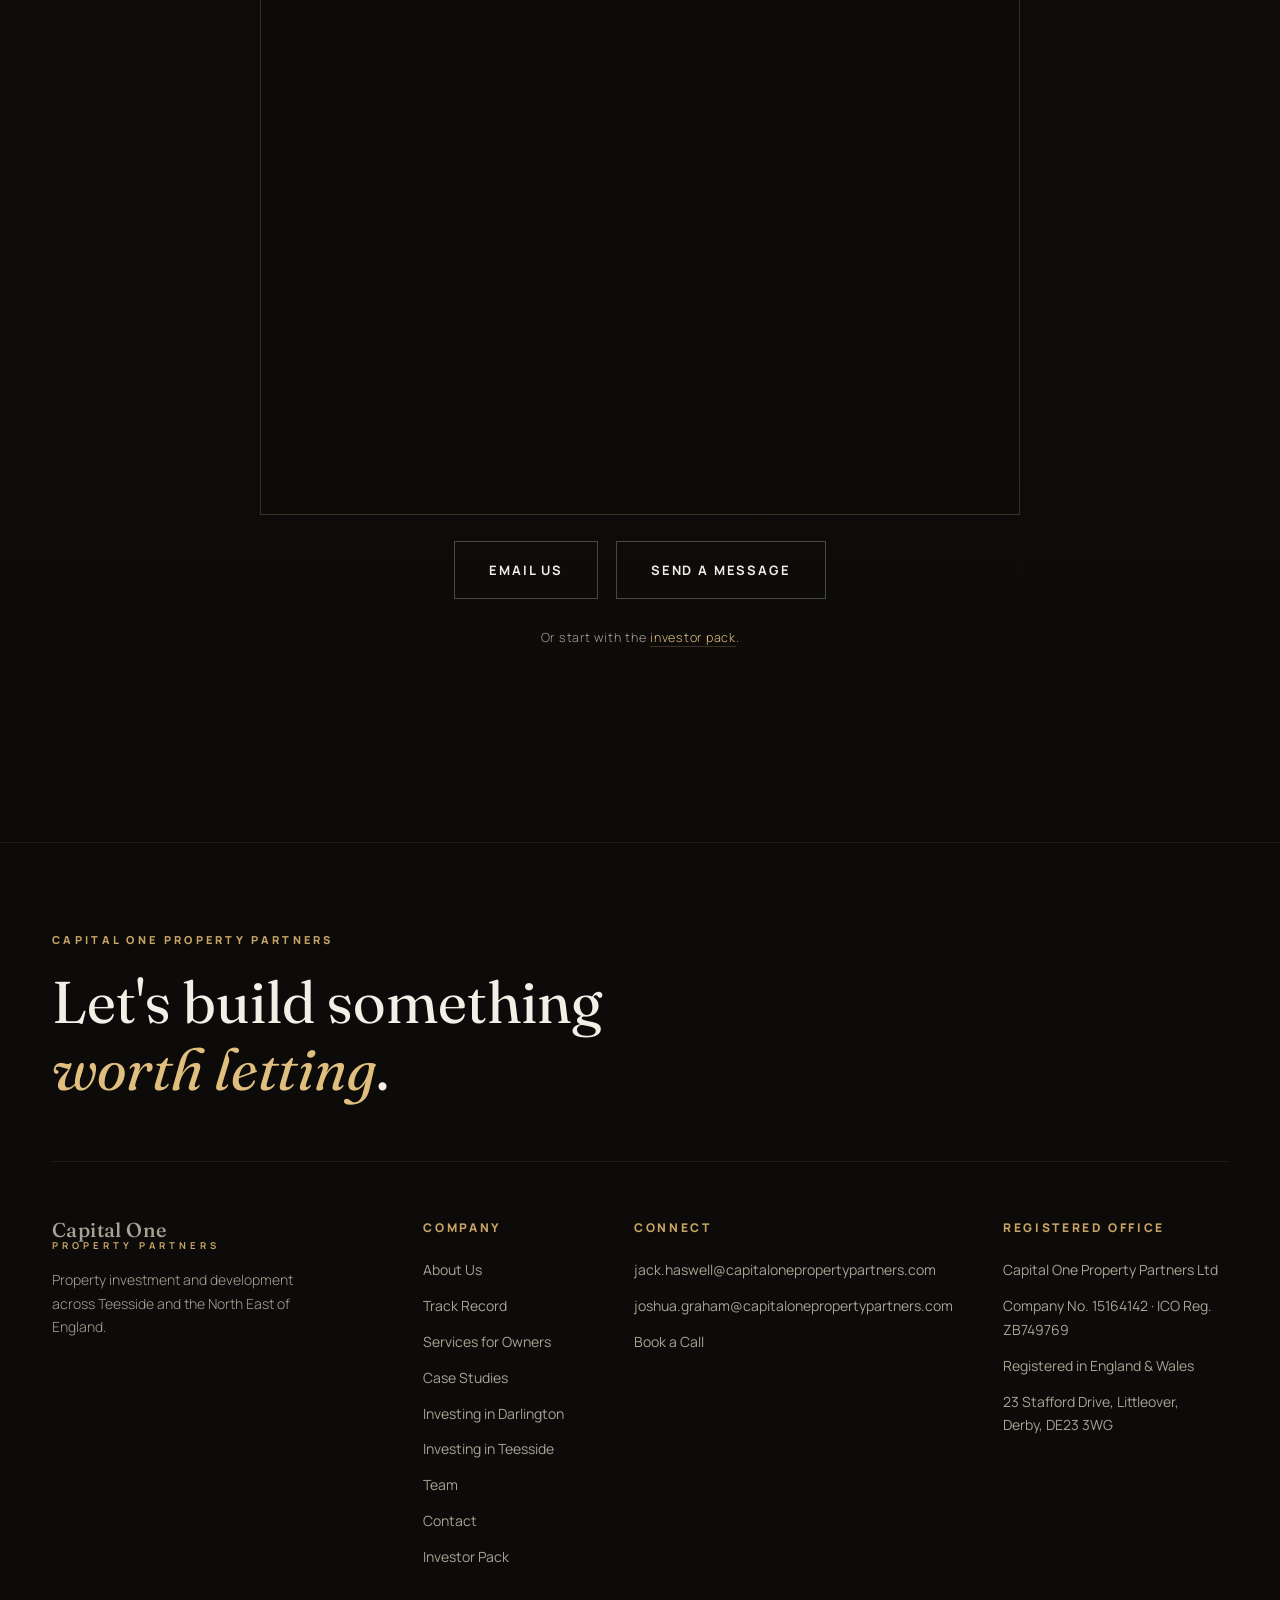
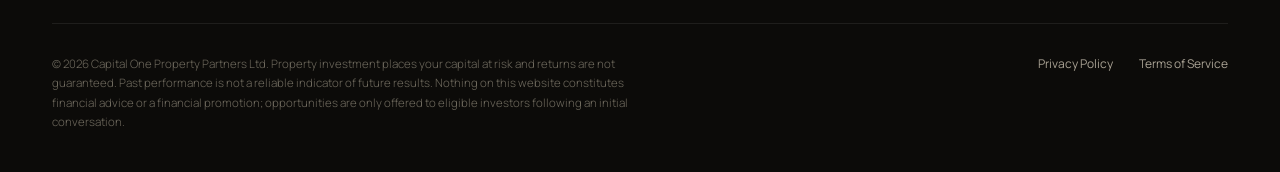
==== commit 7335d84c: "Footer Connect: add Joshua's email alongside Jack's Co-Authored-By: Claude Fable 5 <noreply@anthropi" ====
--- a/index.html
+++ b/index.html
@@ -900,6 +900,7 @@
         <h4>Connect</h4>
         <ul>
           <li><a href="mailto:jack.haswell@capitalonepropertypartners.com">jack.haswell@capitalonepropertypartners.com</a></li>
+          <li><a href="mailto:joshua.graham@capitalonepropertypartners.com">joshua.graham@capitalonepropertypartners.com</a></li>
           <li><a href="https://calendly.com/capital-one-property-partners/consultation" target="_blank" rel="noopener">Book a Call</a></li>
         </ul>
       </div>
